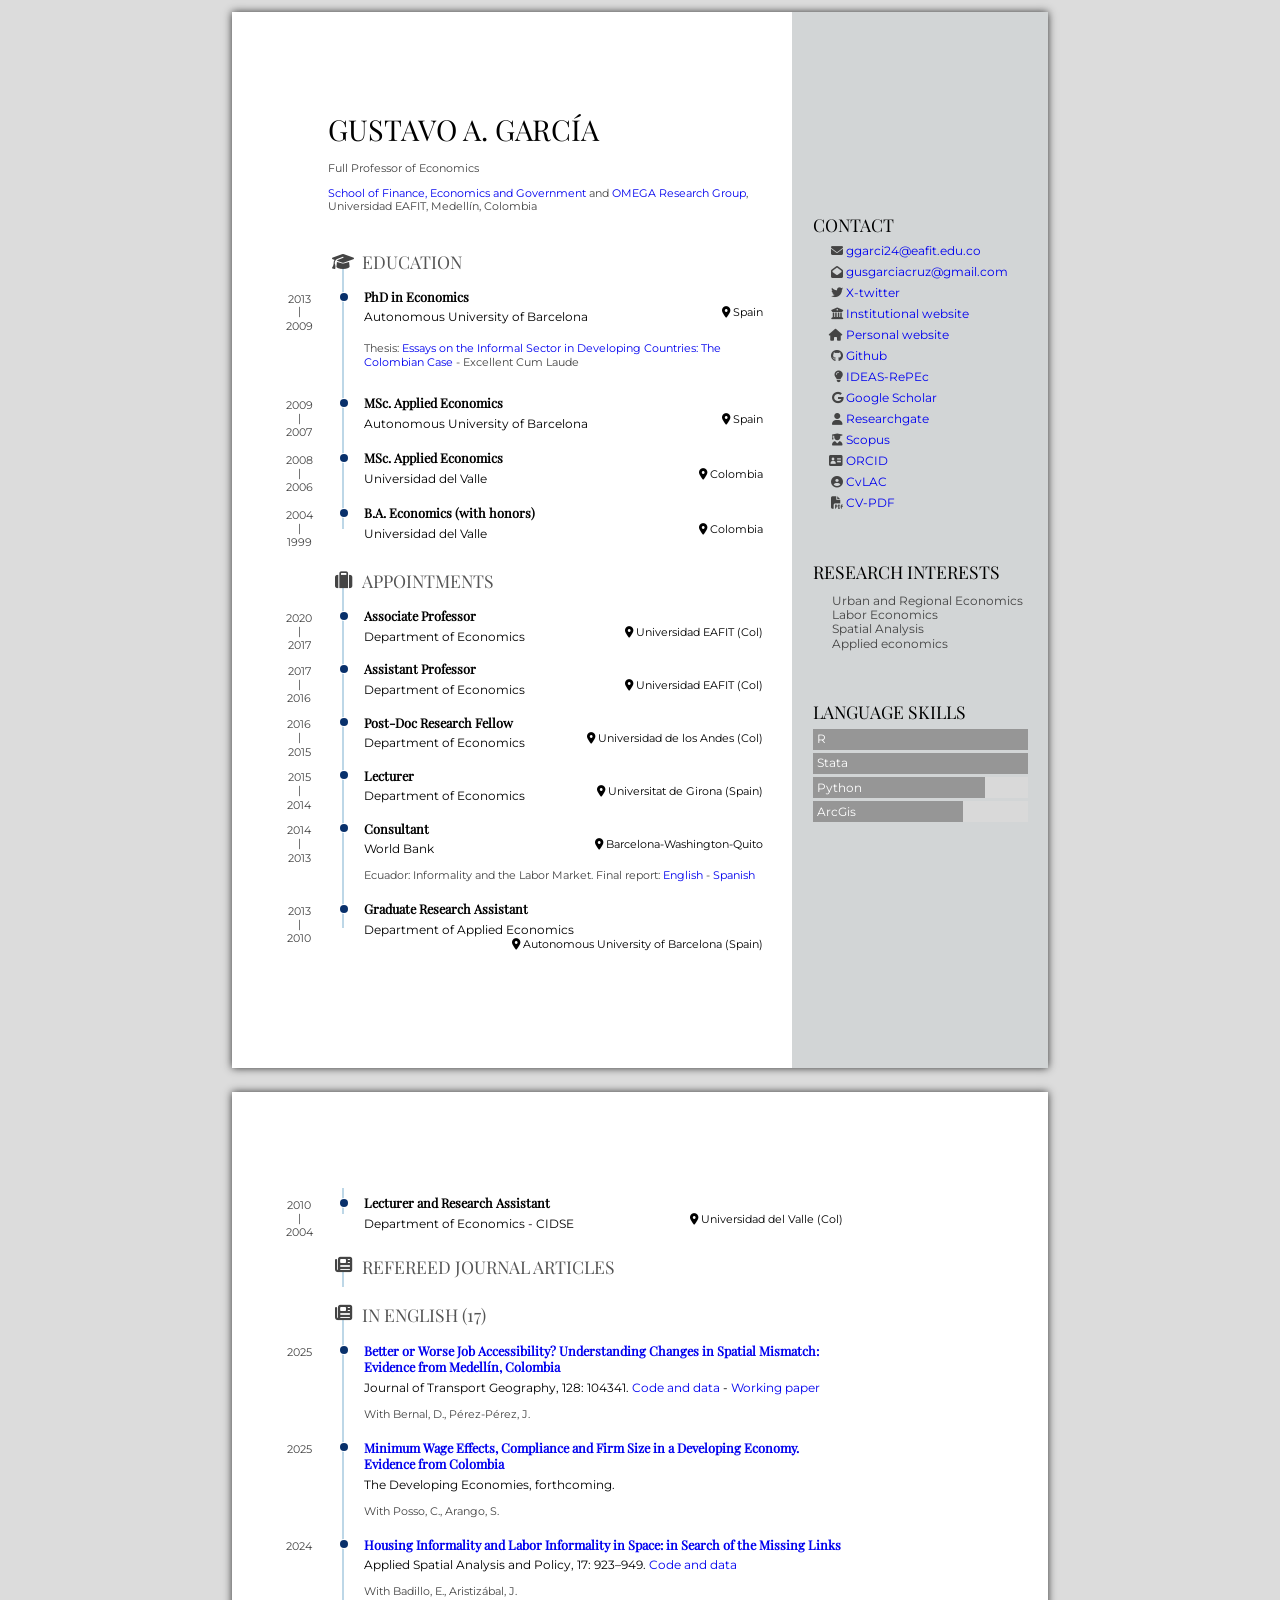
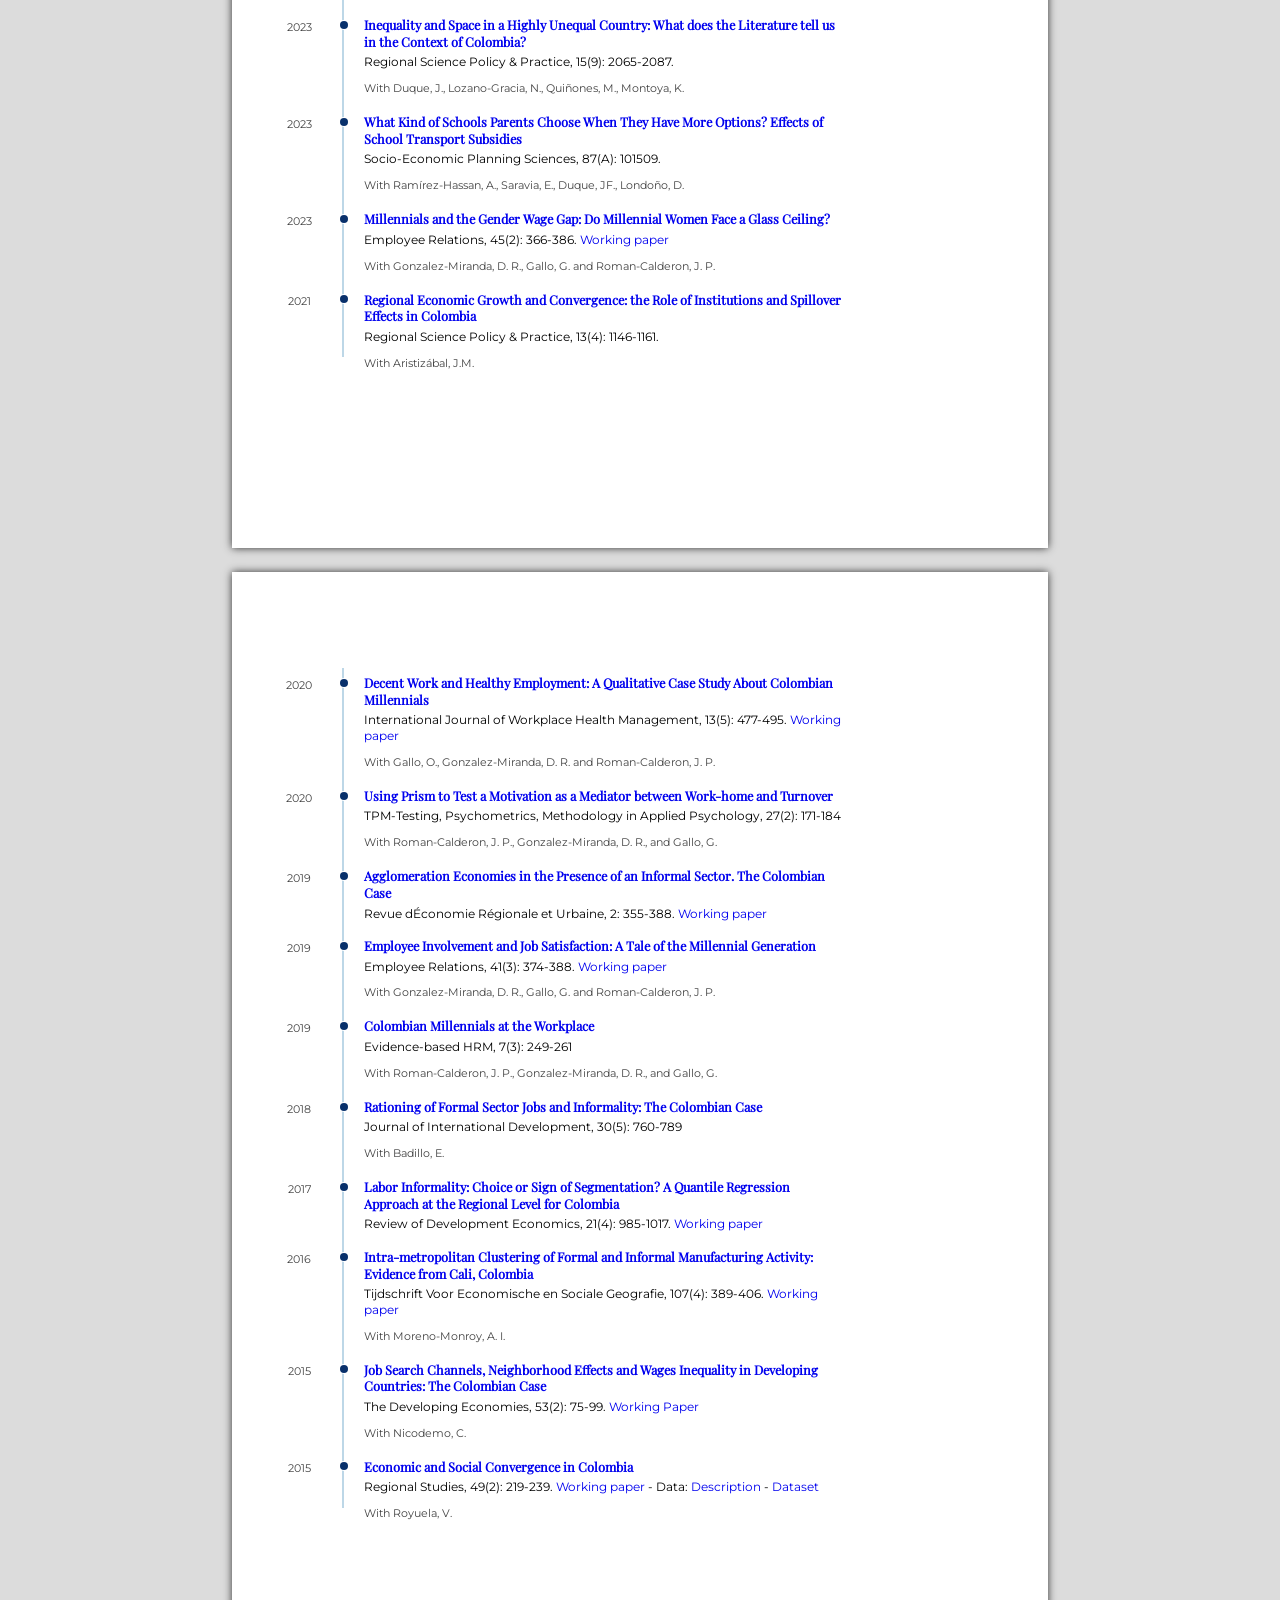
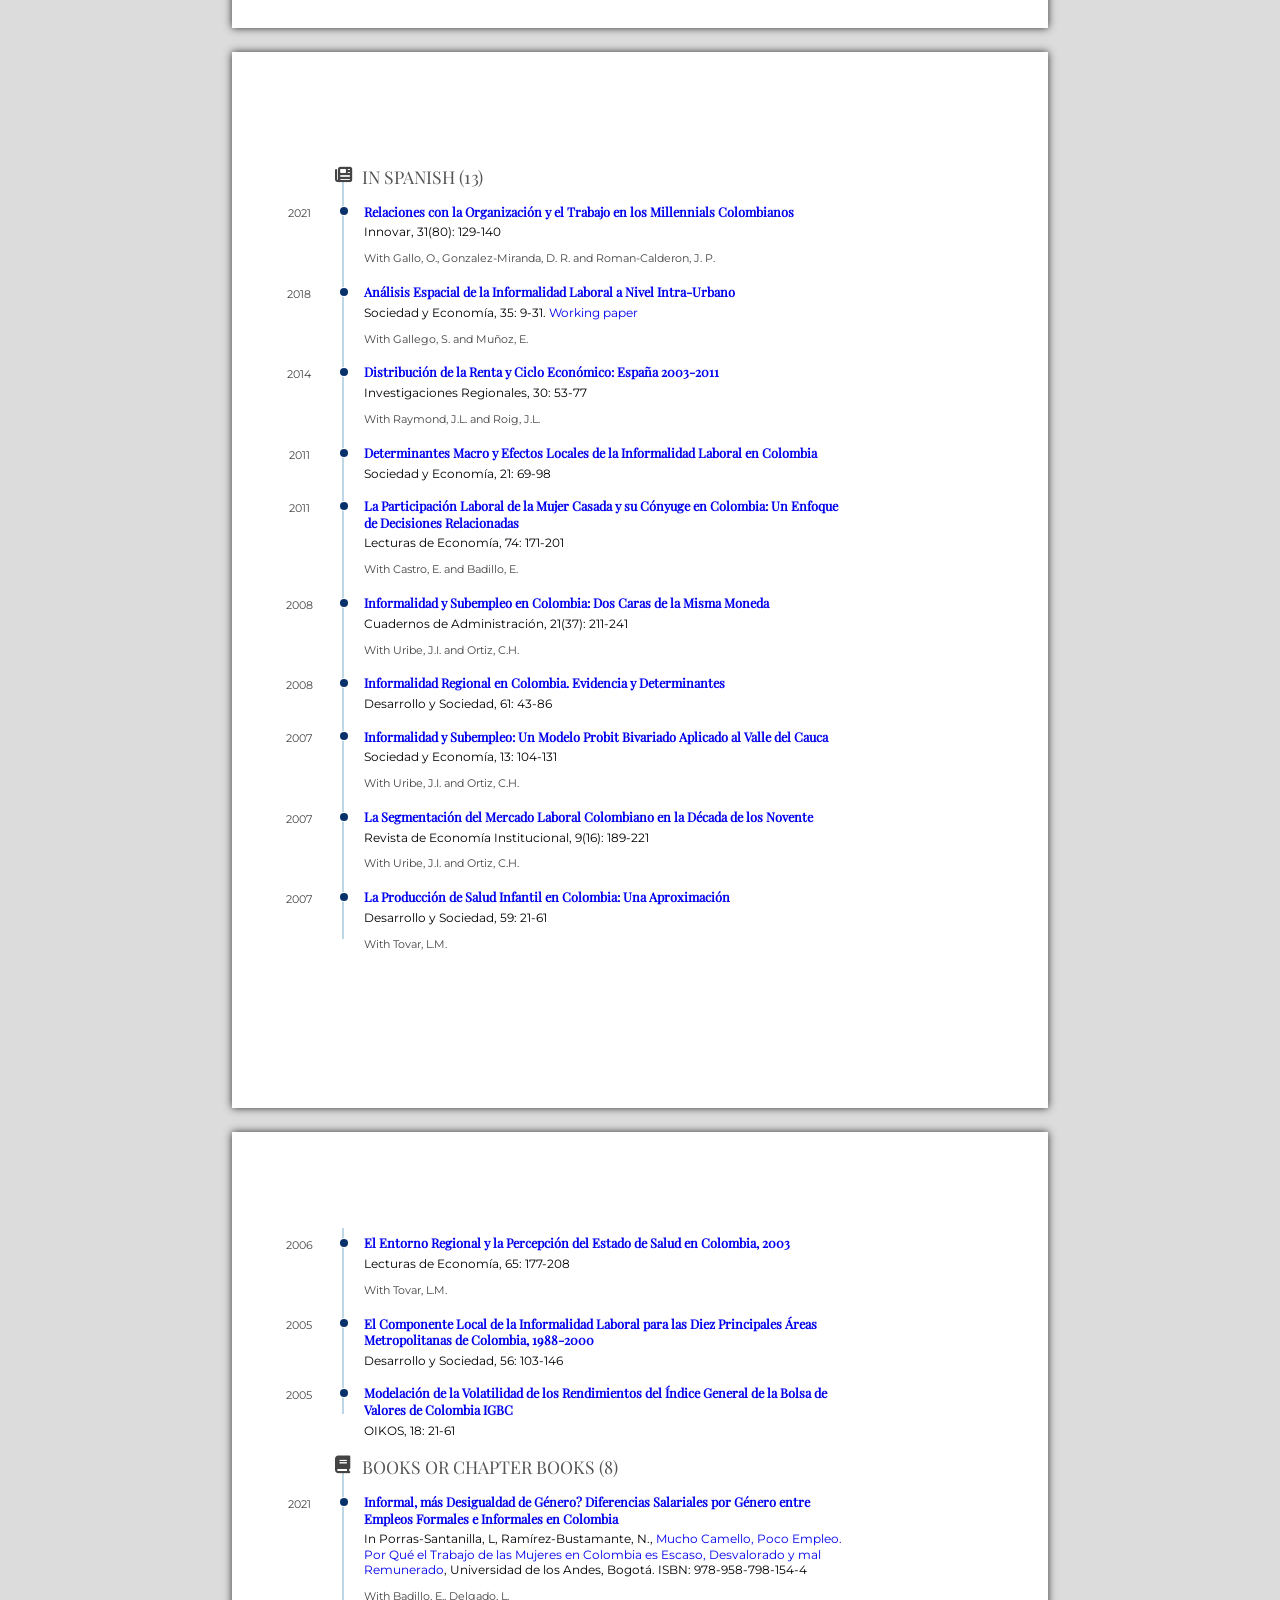
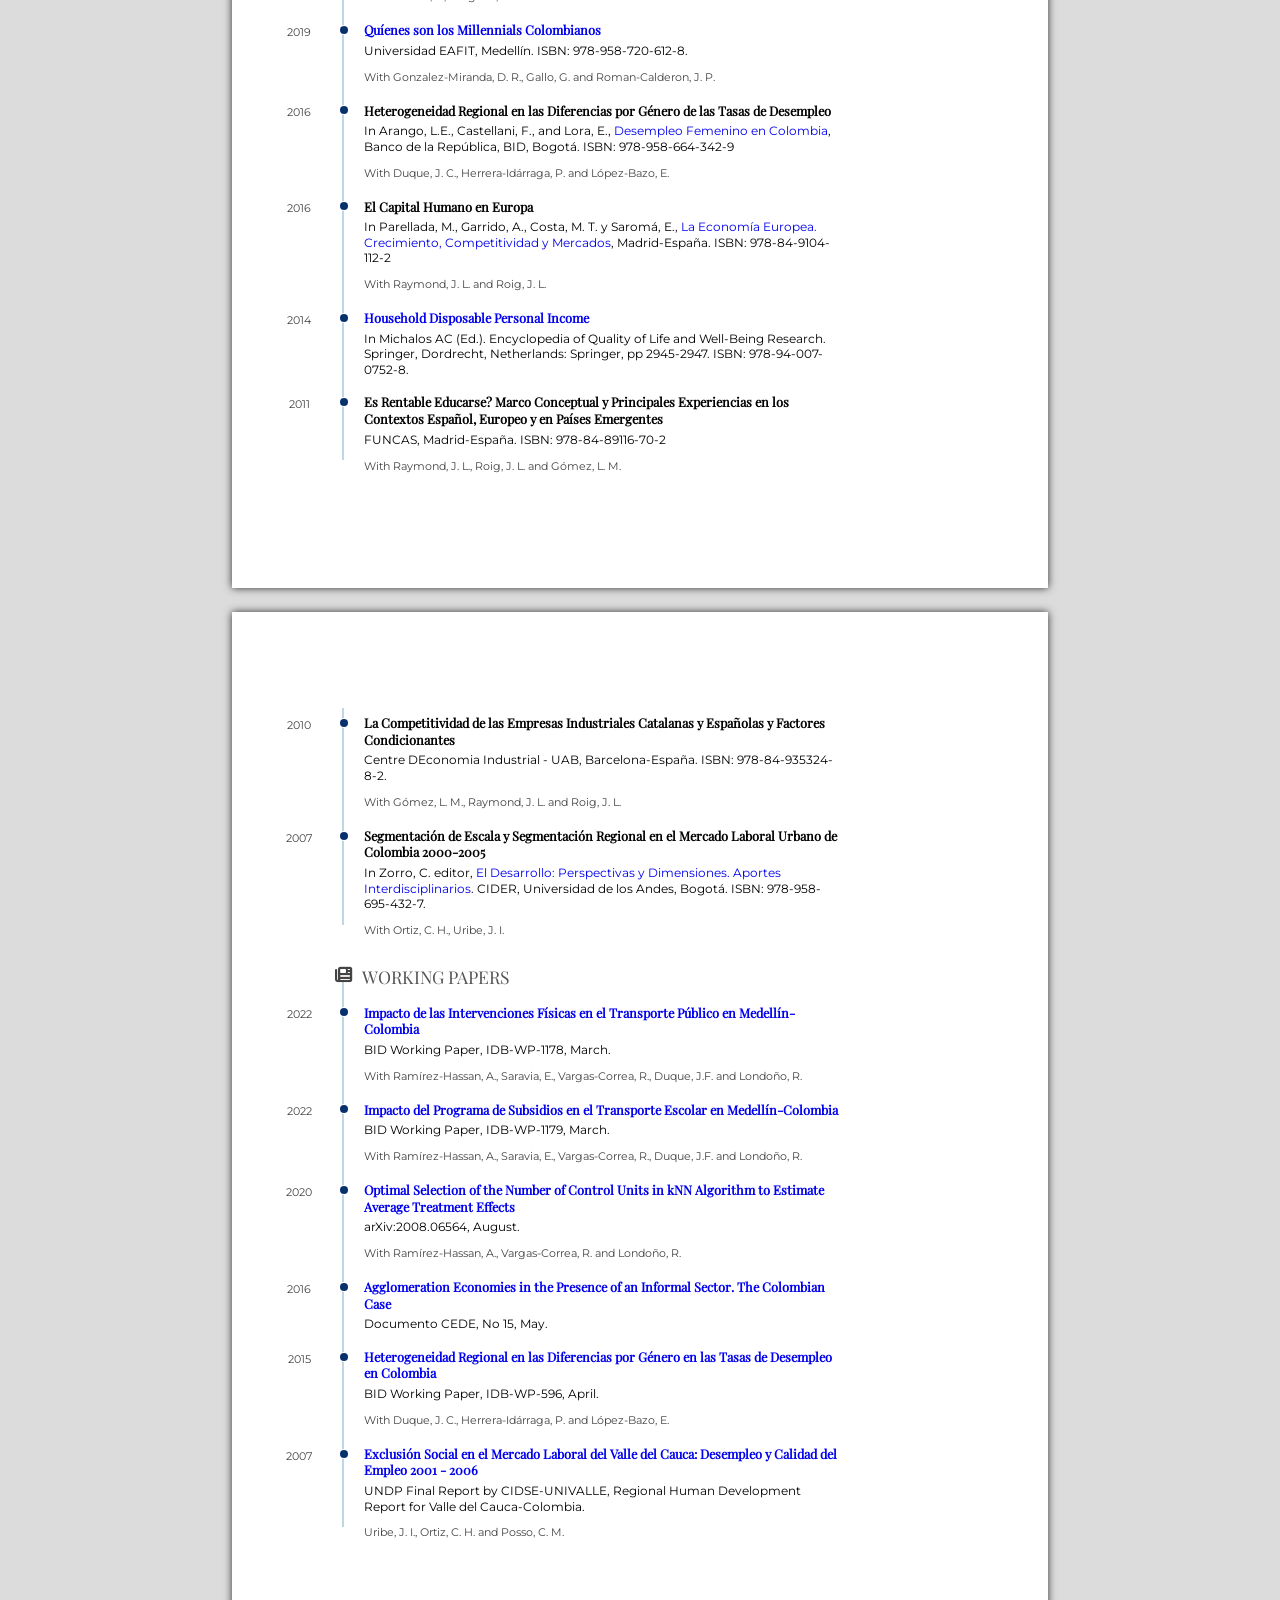
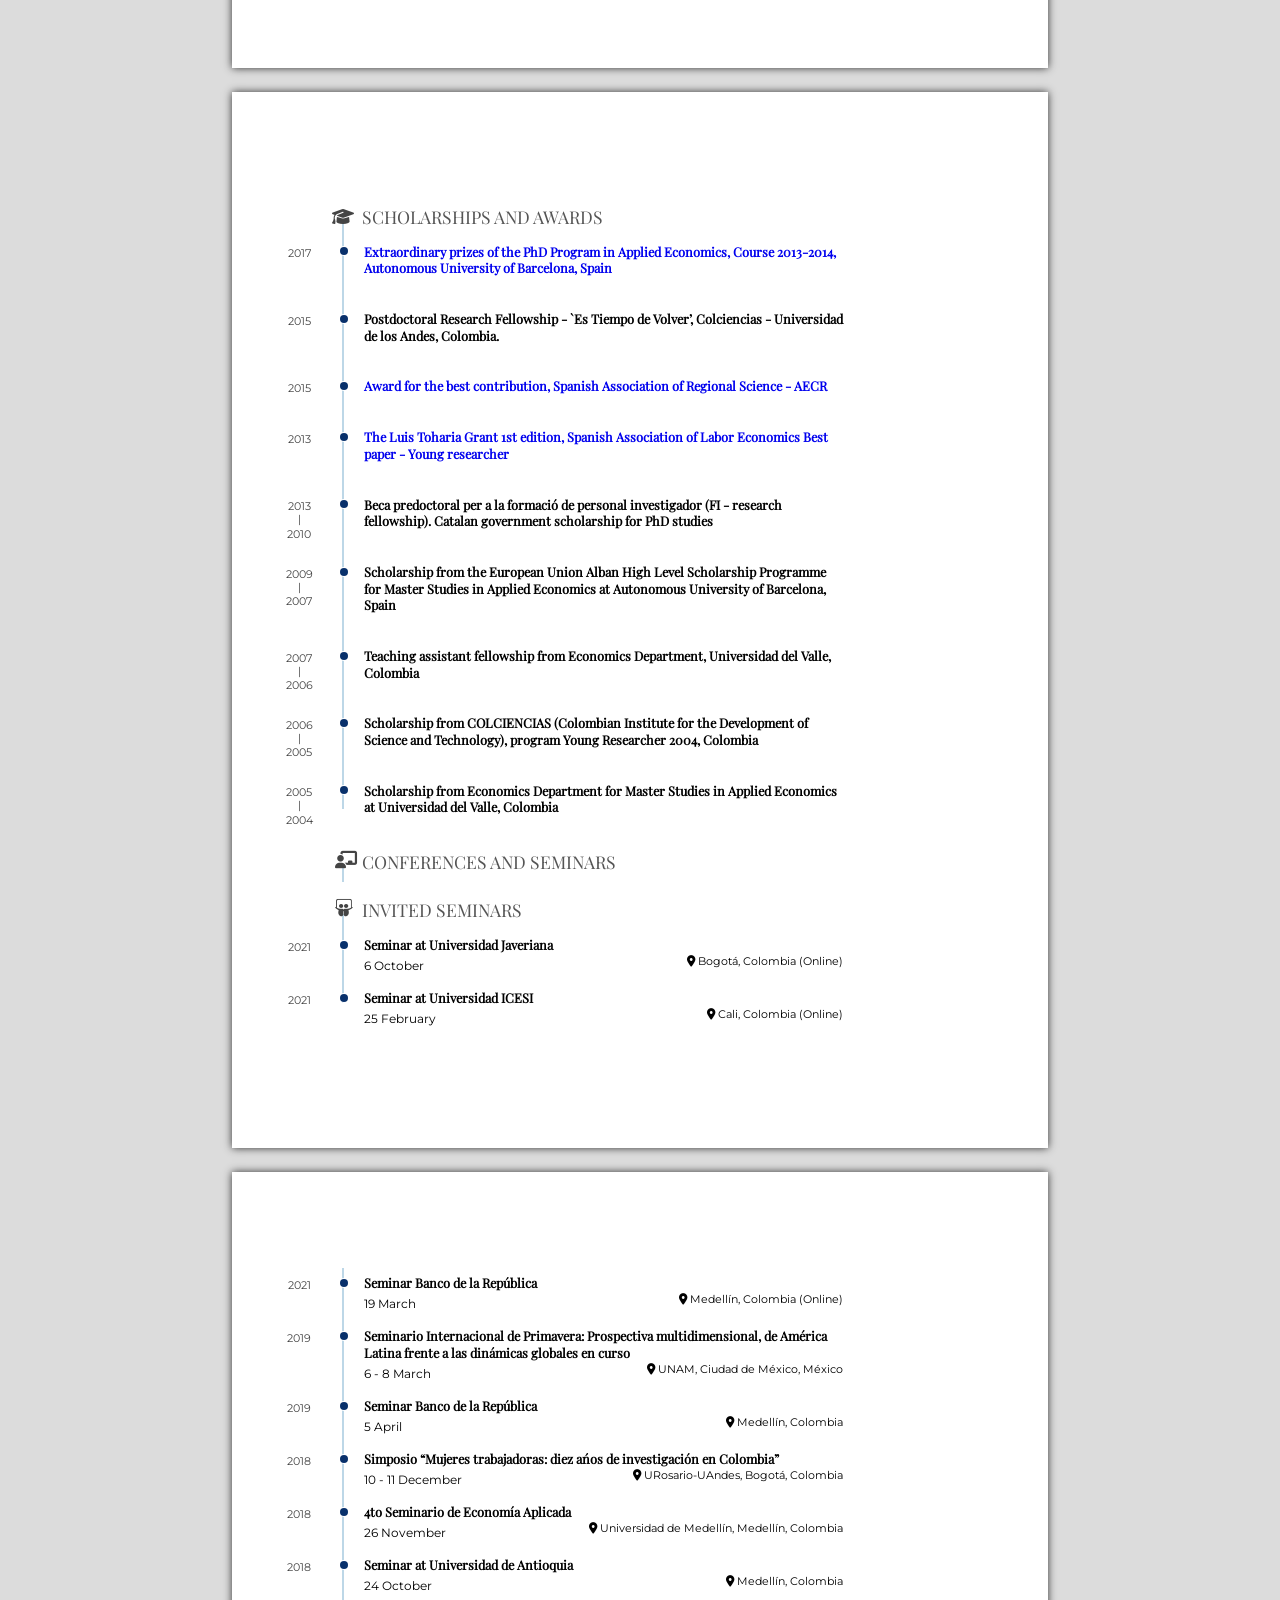
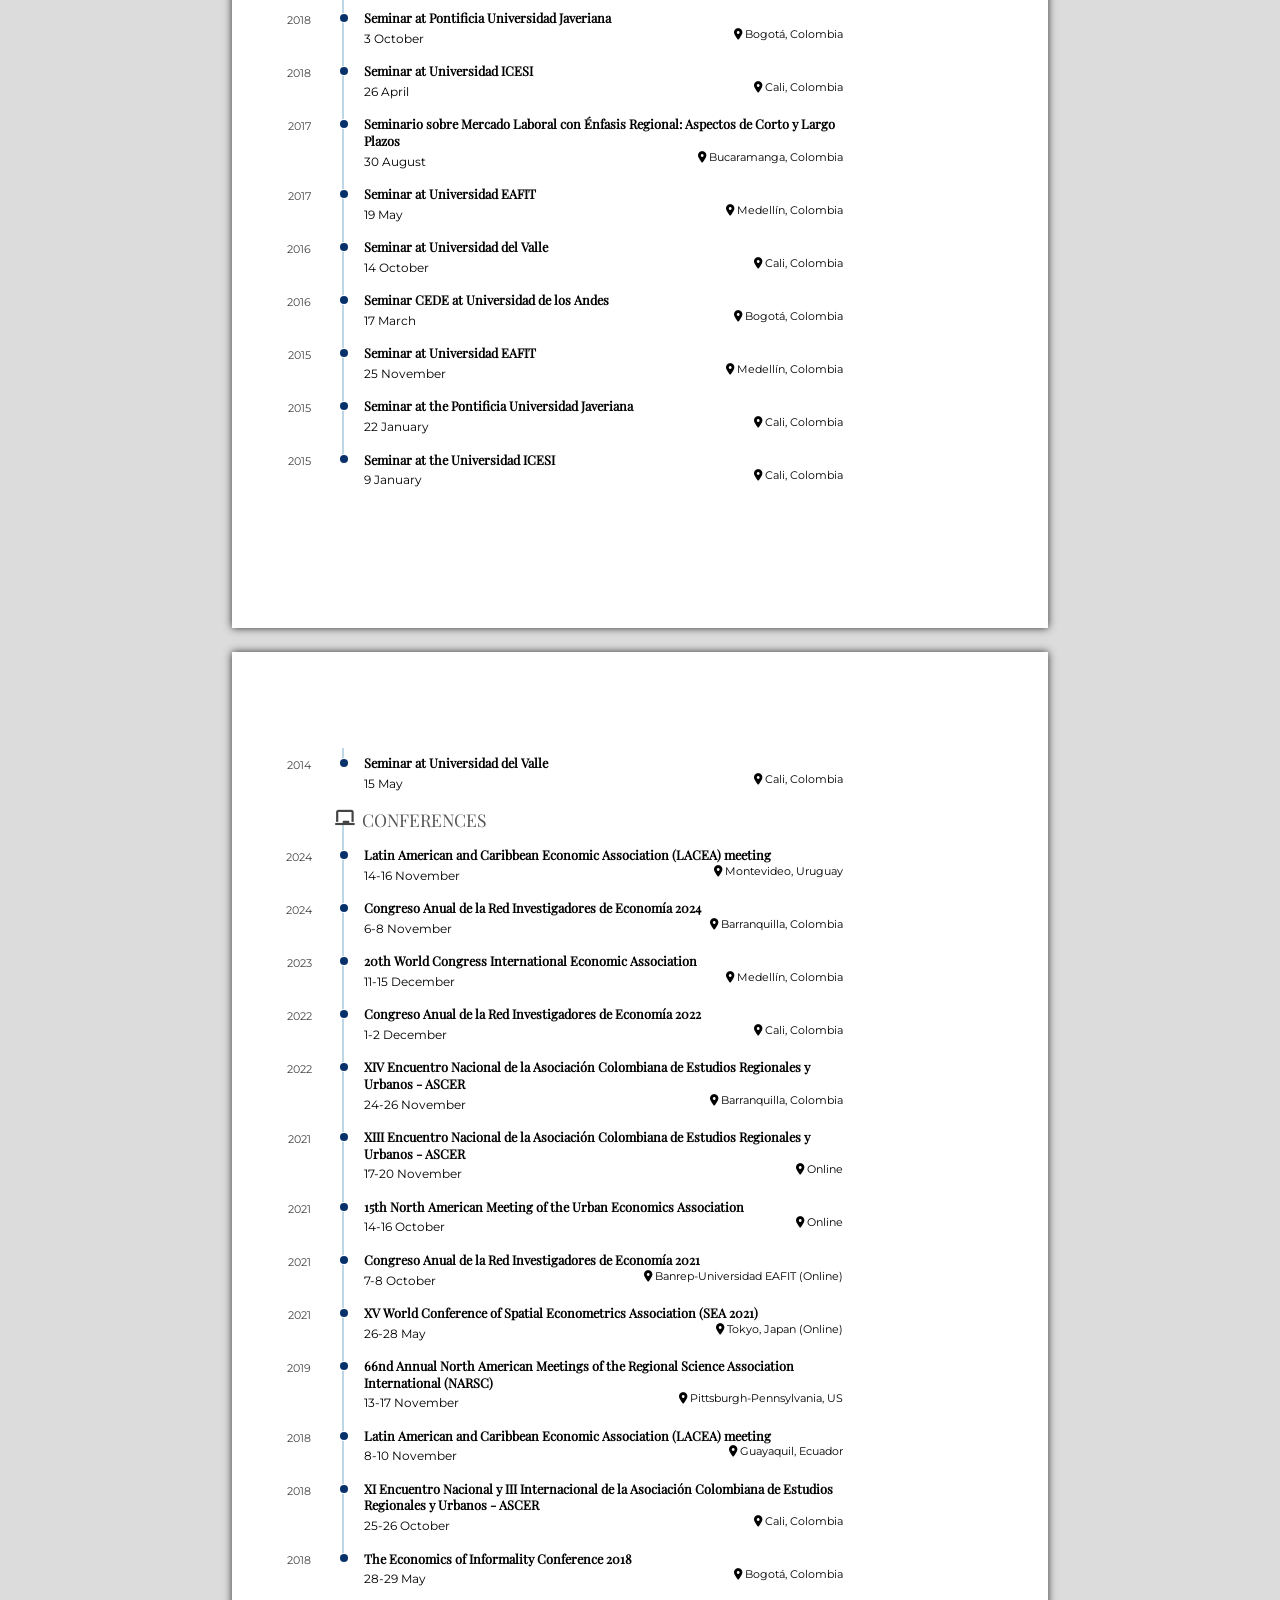
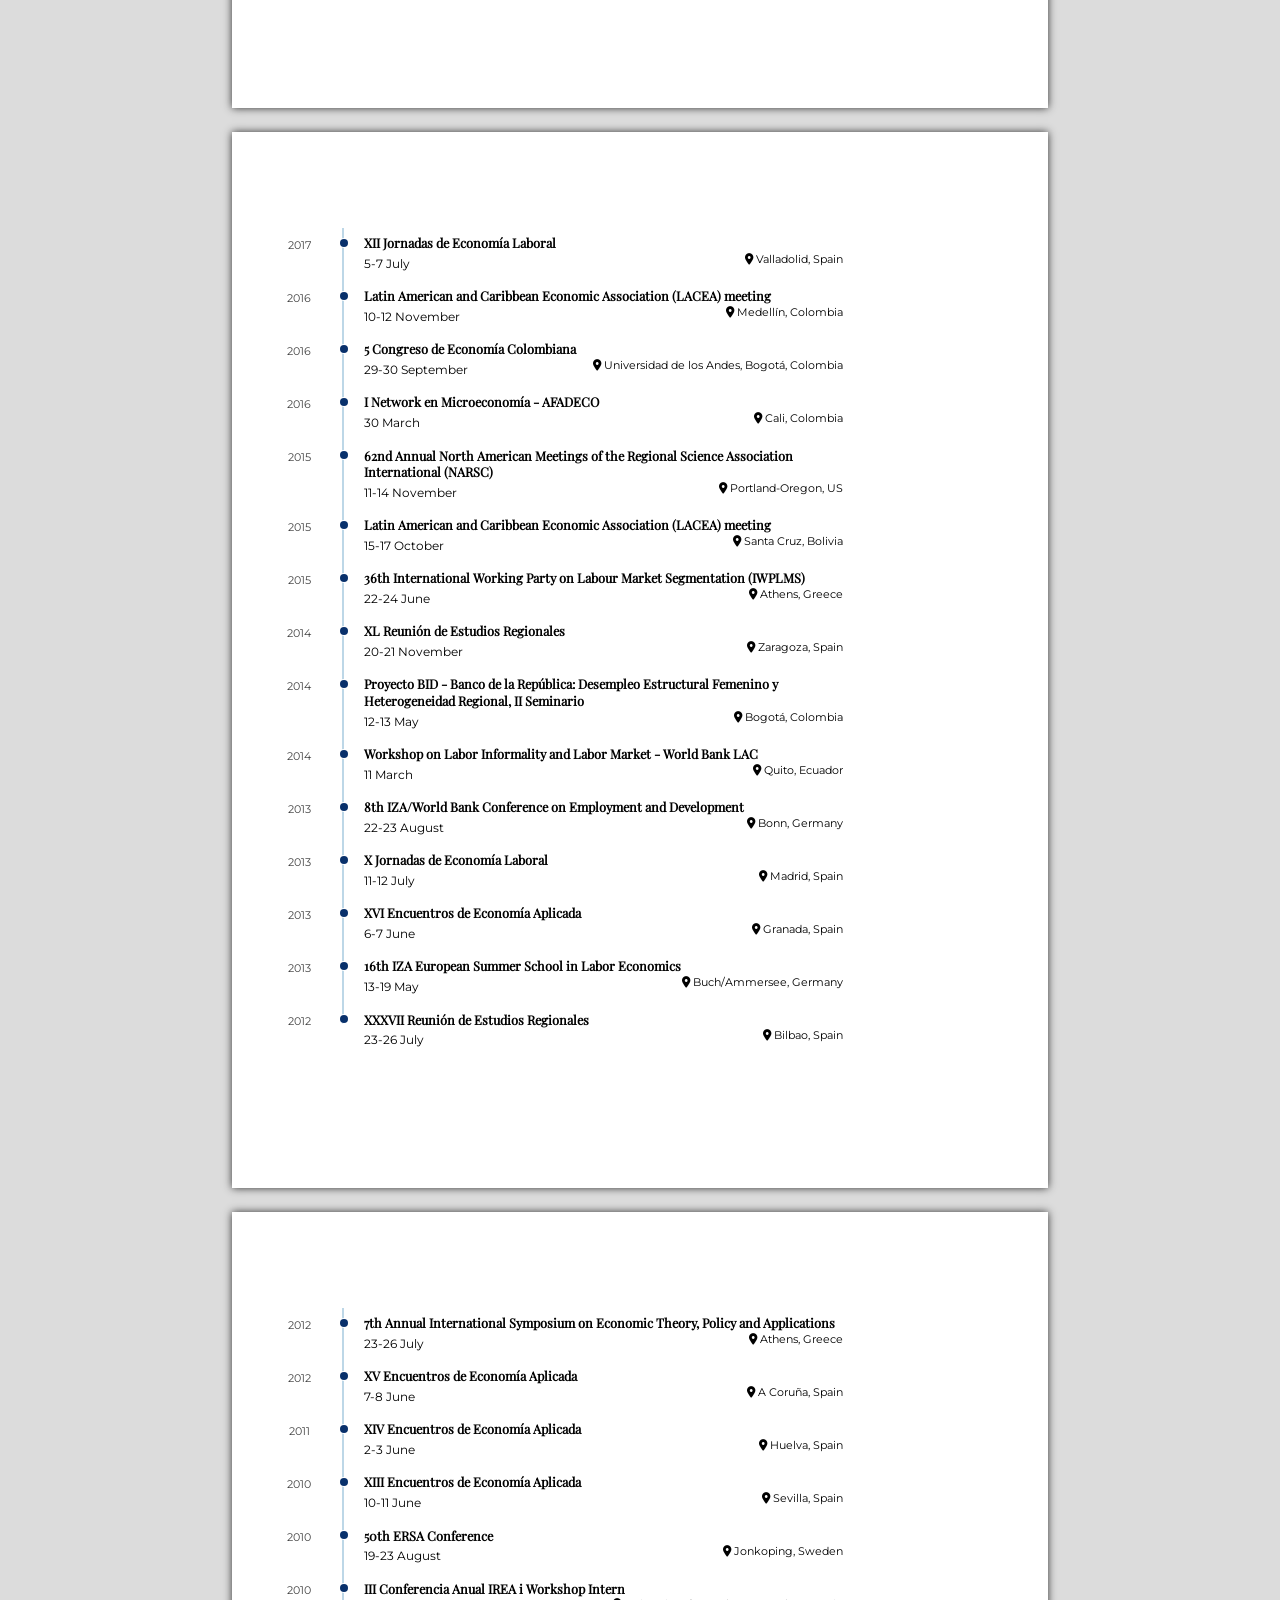
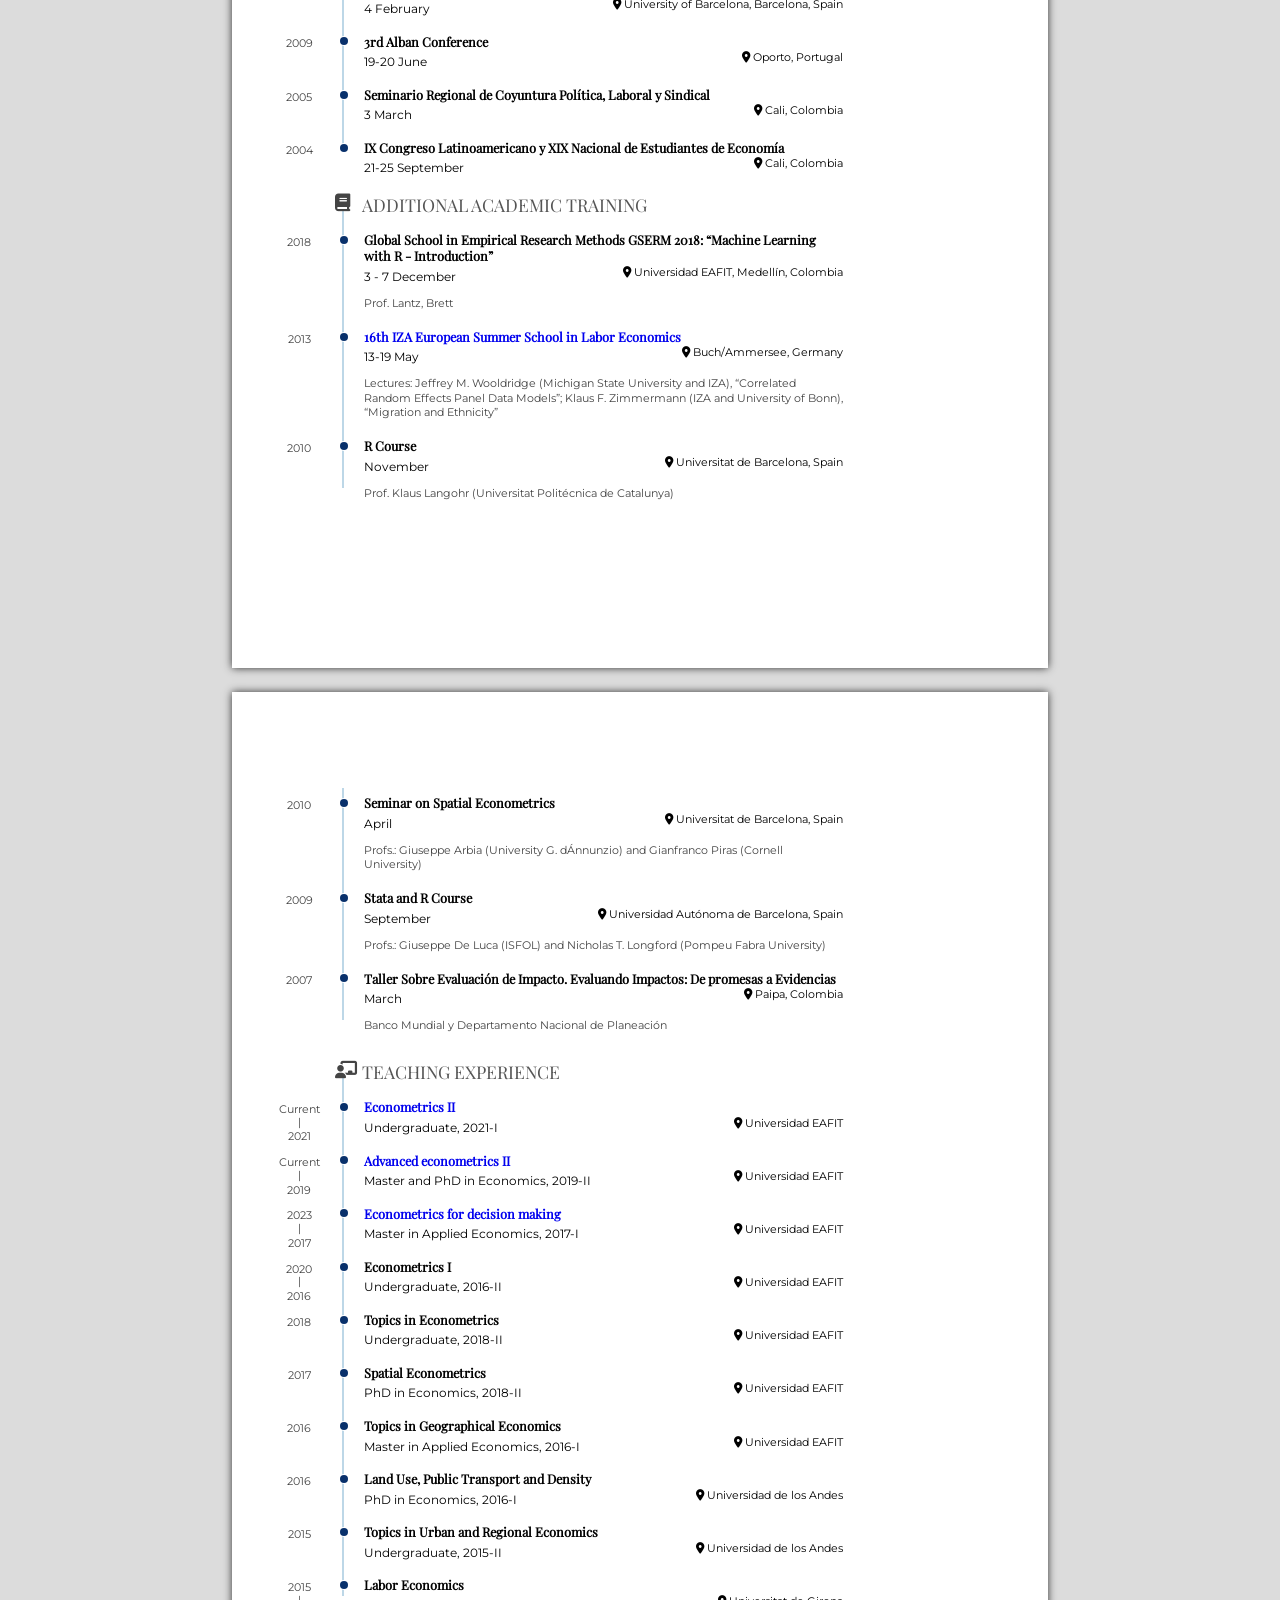
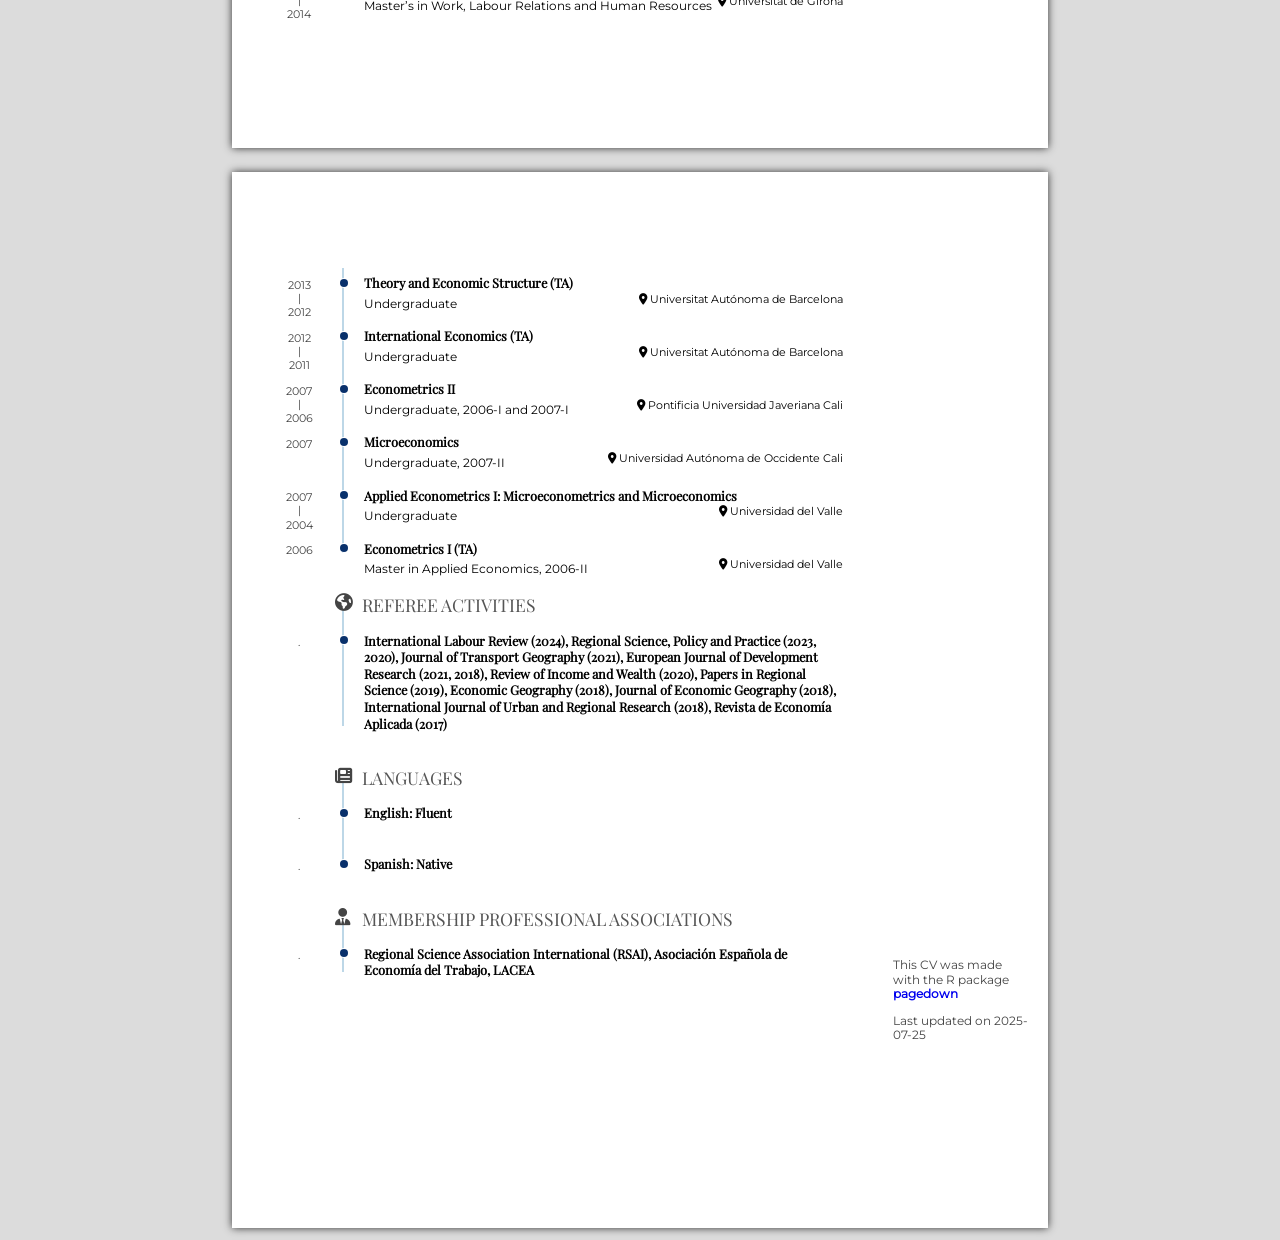
==== index.html @ b74c9801 "Add files via upload" ====
<!DOCTYPE html>
<html xmlns="http://www.w3.org/1999/xhtml">
  <head>
    <meta charset="utf-8" />
    <meta http-equiv="Content-Type" content="text/html; charset=utf-8" />
    <meta name="generator" content="pandoc" />
    <meta name="viewport" content="width=device-width, initial-scale=1">

    <meta name="author" content="Gustavo A. García" />
    <meta name="date" content="2025-07-25" />
    <title>Gustavo A. García’s CV</title>

    
        <style type="text/css">
.fa{font-family:var(--fa-style-family,"Font Awesome 6 Free");font-weight:var(--fa-style,900)}.fa,.fa-brands,.fa-classic,.fa-regular,.fa-sharp,.fa-solid,.fab,.far,.fas{-moz-osx-font-smoothing:grayscale;-webkit-font-smoothing:antialiased;display:var(--fa-display,inline-block);font-style:normal;font-variant:normal;line-height:1;text-rendering:auto}.fa-classic,.fa-regular,.fa-solid,.far,.fas{font-family:"Font Awesome 6 Free"}.fa-brands,.fab{font-family:"Font Awesome 6 Brands"}.fa-1x{font-size:1em}.fa-2x{font-size:2em}.fa-3x{font-size:3em}.fa-4x{font-size:4em}.fa-5x{font-size:5em}.fa-6x{font-size:6em}.fa-7x{font-size:7em}.fa-8x{font-size:8em}.fa-9x{font-size:9em}.fa-10x{font-size:10em}.fa-2xs{font-size:.625em;line-height:.1em;vertical-align:.225em}.fa-xs{font-size:.75em;line-height:.08333em;vertical-align:.125em}.fa-sm{font-size:.875em;line-height:.07143em;vertical-align:.05357em}.fa-lg{font-size:1.25em;line-height:.05em;vertical-align:-.075em}.fa-xl{font-size:1.5em;line-height:.04167em;vertical-align:-.125em}.fa-2xl{font-size:2em;line-height:.03125em;vertical-align:-.1875em}.fa-fw{text-align:center;width:1.25em}.fa-ul{list-style-type:none;margin-left:var(--fa-li-margin,2.5em);padding-left:0}.fa-ul>li{position:relative}.fa-li{left:calc(var(--fa-li-width, 2em)*-1);position:absolute;text-align:center;width:var(--fa-li-width,2em);line-height:inherit}.fa-border{border-radius:var(--fa-border-radius,.1em);border:var(--fa-border-width,.08em) var(--fa-border-style,solid) var(--fa-border-color,#eee);padding:var(--fa-border-padding,.2em .25em .15em)}.fa-pull-left{float:left;margin-right:var(--fa-pull-margin,.3em)}.fa-pull-right{float:right;margin-left:var(--fa-pull-margin,.3em)}.fa-beat{-webkit-animation-name:fa-beat;animation-name:fa-beat;-webkit-animation-delay:var(--fa-animation-delay,0s);animation-delay:var(--fa-animation-delay,0s);-webkit-animation-direction:var(--fa-animation-direction,normal);animation-direction:var(--fa-animation-direction,normal);-webkit-animation-duration:var(--fa-animation-duration,1s);animation-duration:var(--fa-animation-duration,1s);-webkit-animation-iteration-count:var(--fa-animation-iteration-count,infinite);animation-iteration-count:var(--fa-animation-iteration-count,infinite);-webkit-animation-timing-function:var(--fa-animation-timing,ease-in-out);animation-timing-function:var(--fa-animation-timing,ease-in-out)}.fa-bounce{-webkit-animation-name:fa-bounce;animation-name:fa-bounce;-webkit-animation-delay:var(--fa-animation-delay,0s);animation-delay:var(--fa-animation-delay,0s);-webkit-animation-direction:var(--fa-animation-direction,normal);animation-direction:var(--fa-animation-direction,normal);-webkit-animation-duration:var(--fa-animation-duration,1s);animation-duration:var(--fa-animation-duration,1s);-webkit-animation-iteration-count:var(--fa-animation-iteration-count,infinite);animation-iteration-count:var(--fa-animation-iteration-count,infinite);-webkit-animation-timing-function:var(--fa-animation-timing,cubic-bezier(.28,.84,.42,1));animation-timing-function:var(--fa-animation-timing,cubic-bezier(.28,.84,.42,1))}.fa-fade{-webkit-animation-name:fa-fade;animation-name:fa-fade;-webkit-animation-iteration-count:var(--fa-animation-iteration-count,infinite);animation-iteration-count:var(--fa-animation-iteration-count,infinite);-webkit-animation-timing-function:var(--fa-animation-timing,cubic-bezier(.4,0,.6,1));animation-timing-function:var(--fa-animation-timing,cubic-bezier(.4,0,.6,1))}.fa-beat-fade,.fa-fade{-webkit-animation-delay:var(--fa-animation-delay,0s);animation-delay:var(--fa-animation-delay,0s);-webkit-animation-direction:var(--fa-animation-direction,normal);animation-direction:var(--fa-animation-direction,normal);-webkit-animation-duration:var(--fa-animation-duration,1s);animation-duration:var(--fa-animation-duration,1s)}.fa-beat-fade{-webkit-animation-name:fa-beat-fade;animation-name:fa-beat-fade;-webkit-animation-iteration-count:var(--fa-animation-iteration-count,infinite);animation-iteration-count:var(--fa-animation-iteration-count,infinite);-webkit-animation-timing-function:var(--fa-animation-timing,cubic-bezier(.4,0,.6,1));animation-timing-function:var(--fa-animation-timing,cubic-bezier(.4,0,.6,1))}.fa-flip{-webkit-animation-name:fa-flip;animation-name:fa-flip;-webkit-animation-delay:var(--fa-animation-delay,0s);animation-delay:var(--fa-animation-delay,0s);-webkit-animation-direction:var(--fa-animation-direction,normal);animation-direction:var(--fa-animation-direction,normal);-webkit-animation-duration:var(--fa-animation-duration,1s);animation-duration:var(--fa-animation-duration,1s);-webkit-animation-iteration-count:var(--fa-animation-iteration-count,infinite);animation-iteration-count:var(--fa-animation-iteration-count,infinite);-webkit-animation-timing-function:var(--fa-animation-timing,ease-in-out);animation-timing-function:var(--fa-animation-timing,ease-in-out)}.fa-shake{-webkit-animation-name:fa-shake;animation-name:fa-shake;-webkit-animation-duration:var(--fa-animation-duration,1s);animation-duration:var(--fa-animation-duration,1s);-webkit-animation-iteration-count:var(--fa-animation-iteration-count,infinite);animation-iteration-count:var(--fa-animation-iteration-count,infinite);-webkit-animation-timing-function:var(--fa-animation-timing,linear);animation-timing-function:var(--fa-animation-timing,linear)}.fa-shake,.fa-spin{-webkit-animation-delay:var(--fa-animation-delay,0s);animation-delay:var(--fa-animation-delay,0s);-webkit-animation-direction:var(--fa-animation-direction,normal);animation-direction:var(--fa-animation-direction,normal)}.fa-spin{-webkit-animation-name:fa-spin;animation-name:fa-spin;-webkit-animation-duration:var(--fa-animation-duration,2s);animation-duration:var(--fa-animation-duration,2s);-webkit-animation-iteration-count:var(--fa-animation-iteration-count,infinite);animation-iteration-count:var(--fa-animation-iteration-count,infinite);-webkit-animation-timing-function:var(--fa-animation-timing,linear);animation-timing-function:var(--fa-animation-timing,linear)}.fa-spin-reverse{--fa-animation-direction:reverse}.fa-pulse,.fa-spin-pulse{-webkit-animation-name:fa-spin;animation-name:fa-spin;-webkit-animation-direction:var(--fa-animation-direction,normal);animation-direction:var(--fa-animation-direction,normal);-webkit-animation-duration:var(--fa-animation-duration,1s);animation-duration:var(--fa-animation-duration,1s);-webkit-animation-iteration-count:var(--fa-animation-iteration-count,infinite);animation-iteration-count:var(--fa-animation-iteration-count,infinite);-webkit-animation-timing-function:var(--fa-animation-timing,steps(8));animation-timing-function:var(--fa-animation-timing,steps(8))}@media (prefers-reduced-motion:reduce){.fa-beat,.fa-beat-fade,.fa-bounce,.fa-fade,.fa-flip,.fa-pulse,.fa-shake,.fa-spin,.fa-spin-pulse{-webkit-animation-delay:-1ms;animation-delay:-1ms;-webkit-animation-duration:1ms;animation-duration:1ms;-webkit-animation-iteration-count:1;animation-iteration-count:1;-webkit-transition-delay:0s;transition-delay:0s;-webkit-transition-duration:0s;transition-duration:0s}}@-webkit-keyframes fa-beat{0%,90%{-webkit-transform:scale(1);transform:scale(1)}45%{-webkit-transform:scale(var(--fa-beat-scale,1.25));transform:scale(var(--fa-beat-scale,1.25))}}@keyframes fa-beat{0%,90%{-webkit-transform:scale(1);transform:scale(1)}45%{-webkit-transform:scale(var(--fa-beat-scale,1.25));transform:scale(var(--fa-beat-scale,1.25))}}@-webkit-keyframes fa-bounce{0%{-webkit-transform:scale(1) translateY(0);transform:scale(1) translateY(0)}10%{-webkit-transform:scale(var(--fa-bounce-start-scale-x,1.1),var(--fa-bounce-start-scale-y,.9)) translateY(0);transform:scale(var(--fa-bounce-start-scale-x,1.1),var(--fa-bounce-start-scale-y,.9)) translateY(0)}30%{-webkit-transform:scale(var(--fa-bounce-jump-scale-x,.9),var(--fa-bounce-jump-scale-y,1.1)) translateY(var(--fa-bounce-height,-.5em));transform:scale(var(--fa-bounce-jump-scale-x,.9),var(--fa-bounce-jump-scale-y,1.1)) translateY(var(--fa-bounce-height,-.5em))}50%{-webkit-transform:scale(var(--fa-bounce-land-scale-x,1.05),var(--fa-bounce-land-scale-y,.95)) translateY(0);transform:scale(var(--fa-bounce-land-scale-x,1.05),var(--fa-bounce-land-scale-y,.95)) translateY(0)}57%{-webkit-transform:scale(1) translateY(var(--fa-bounce-rebound,-.125em));transform:scale(1) translateY(var(--fa-bounce-rebound,-.125em))}64%{-webkit-transform:scale(1) translateY(0);transform:scale(1) translateY(0)}to{-webkit-transform:scale(1) translateY(0);transform:scale(1) translateY(0)}}@keyframes fa-bounce{0%{-webkit-transform:scale(1) translateY(0);transform:scale(1) translateY(0)}10%{-webkit-transform:scale(var(--fa-bounce-start-scale-x,1.1),var(--fa-bounce-start-scale-y,.9)) translateY(0);transform:scale(var(--fa-bounce-start-scale-x,1.1),var(--fa-bounce-start-scale-y,.9)) translateY(0)}30%{-webkit-transform:scale(var(--fa-bounce-jump-scale-x,.9),var(--fa-bounce-jump-scale-y,1.1)) translateY(var(--fa-bounce-height,-.5em));transform:scale(var(--fa-bounce-jump-scale-x,.9),var(--fa-bounce-jump-scale-y,1.1)) translateY(var(--fa-bounce-height,-.5em))}50%{-webkit-transform:scale(var(--fa-bounce-land-scale-x,1.05),var(--fa-bounce-land-scale-y,.95)) translateY(0);transform:scale(var(--fa-bounce-land-scale-x,1.05),var(--fa-bounce-land-scale-y,.95)) translateY(0)}57%{-webkit-transform:scale(1) translateY(var(--fa-bounce-rebound,-.125em));transform:scale(1) translateY(var(--fa-bounce-rebound,-.125em))}64%{-webkit-transform:scale(1) translateY(0);transform:scale(1) translateY(0)}to{-webkit-transform:scale(1) translateY(0);transform:scale(1) translateY(0)}}@-webkit-keyframes fa-fade{50%{opacity:var(--fa-fade-opacity,.4)}}@keyframes fa-fade{50%{opacity:var(--fa-fade-opacity,.4)}}@-webkit-keyframes fa-beat-fade{0%,to{opacity:var(--fa-beat-fade-opacity,.4);-webkit-transform:scale(1);transform:scale(1)}50%{opacity:1;-webkit-transform:scale(var(--fa-beat-fade-scale,1.125));transform:scale(var(--fa-beat-fade-scale,1.125))}}@keyframes fa-beat-fade{0%,to{opacity:var(--fa-beat-fade-opacity,.4);-webkit-transform:scale(1);transform:scale(1)}50%{opacity:1;-webkit-transform:scale(var(--fa-beat-fade-scale,1.125));transform:scale(var(--fa-beat-fade-scale,1.125))}}@-webkit-keyframes fa-flip{50%{-webkit-transform:rotate3d(var(--fa-flip-x,0),var(--fa-flip-y,1),var(--fa-flip-z,0),var(--fa-flip-angle,-180deg));transform:rotate3d(var(--fa-flip-x,0),var(--fa-flip-y,1),var(--fa-flip-z,0),var(--fa-flip-angle,-180deg))}}@keyframes fa-flip{50%{-webkit-transform:rotate3d(var(--fa-flip-x,0),var(--fa-flip-y,1),var(--fa-flip-z,0),var(--fa-flip-angle,-180deg));transform:rotate3d(var(--fa-flip-x,0),var(--fa-flip-y,1),var(--fa-flip-z,0),var(--fa-flip-angle,-180deg))}}@-webkit-keyframes fa-shake{0%{-webkit-transform:rotate(-15deg);transform:rotate(-15deg)}4%{-webkit-transform:rotate(15deg);transform:rotate(15deg)}8%,24%{-webkit-transform:rotate(-18deg);transform:rotate(-18deg)}12%,28%{-webkit-transform:rotate(18deg);transform:rotate(18deg)}16%{-webkit-transform:rotate(-22deg);transform:rotate(-22deg)}20%{-webkit-transform:rotate(22deg);transform:rotate(22deg)}32%{-webkit-transform:rotate(-12deg);transform:rotate(-12deg)}36%{-webkit-transform:rotate(12deg);transform:rotate(12deg)}40%,to{-webkit-transform:rotate(0deg);transform:rotate(0deg)}}@keyframes fa-shake{0%{-webkit-transform:rotate(-15deg);transform:rotate(-15deg)}4%{-webkit-transform:rotate(15deg);transform:rotate(15deg)}8%,24%{-webkit-transform:rotate(-18deg);transform:rotate(-18deg)}12%,28%{-webkit-transform:rotate(18deg);transform:rotate(18deg)}16%{-webkit-transform:rotate(-22deg);transform:rotate(-22deg)}20%{-webkit-transform:rotate(22deg);transform:rotate(22deg)}32%{-webkit-transform:rotate(-12deg);transform:rotate(-12deg)}36%{-webkit-transform:rotate(12deg);transform:rotate(12deg)}40%,to{-webkit-transform:rotate(0deg);transform:rotate(0deg)}}@-webkit-keyframes fa-spin{0%{-webkit-transform:rotate(0deg);transform:rotate(0deg)}to{-webkit-transform:rotate(1turn);transform:rotate(1turn)}}@keyframes fa-spin{0%{-webkit-transform:rotate(0deg);transform:rotate(0deg)}to{-webkit-transform:rotate(1turn);transform:rotate(1turn)}}.fa-rotate-90{-webkit-transform:rotate(90deg);transform:rotate(90deg)}.fa-rotate-180{-webkit-transform:rotate(180deg);transform:rotate(180deg)}.fa-rotate-270{-webkit-transform:rotate(270deg);transform:rotate(270deg)}.fa-flip-horizontal{-webkit-transform:scaleX(-1);transform:scaleX(-1)}.fa-flip-vertical{-webkit-transform:scaleY(-1);transform:scaleY(-1)}.fa-flip-both,.fa-flip-horizontal.fa-flip-vertical{-webkit-transform:scale(-1);transform:scale(-1)}.fa-rotate-by{-webkit-transform:rotate(var(--fa-rotate-angle,0));transform:rotate(var(--fa-rotate-angle,0))}.fa-stack{display:inline-block;height:2em;line-height:2em;position:relative;vertical-align:middle;width:2.5em}.fa-stack-1x,.fa-stack-2x{left:0;position:absolute;text-align:center;width:100%;z-index:var(--fa-stack-z-index,auto)}.fa-stack-1x{line-height:inherit}.fa-stack-2x{font-size:2em}.fa-inverse{color:var(--fa-inverse,#fff)}
.fa-0:before{content:"\30"}.fa-1:before{content:"\31"}.fa-2:before{content:"\32"}.fa-3:before{content:"\33"}.fa-4:before{content:"\34"}.fa-5:before{content:"\35"}.fa-6:before{content:"\36"}.fa-7:before{content:"\37"}.fa-8:before{content:"\38"}.fa-9:before{content:"\39"}.fa-fill-drip:before{content:"\f576"}.fa-arrows-to-circle:before{content:"\e4bd"}.fa-chevron-circle-right:before,.fa-circle-chevron-right:before{content:"\f138"}.fa-at:before{content:"\40"}.fa-trash-alt:before,.fa-trash-can:before{content:"\f2ed"}.fa-text-height:before{content:"\f034"}.fa-user-times:before,.fa-user-xmark:before{content:"\f235"}.fa-stethoscope:before{content:"\f0f1"}.fa-comment-alt:before,.fa-message:before{content:"\f27a"}.fa-info:before{content:"\f129"}.fa-compress-alt:before,.fa-down-left-and-up-right-to-center:before{content:"\f422"}.fa-explosion:before{content:"\e4e9"}.fa-file-alt:before,.fa-file-lines:before,.fa-file-text:before{content:"\f15c"}.fa-wave-square:before{content:"\f83e"}.fa-ring:before{content:"\f70b"}.fa-building-un:before{content:"\e4d9"}.fa-dice-three:before{content:"\f527"}.fa-calendar-alt:before,.fa-calendar-days:before{content:"\f073"}.fa-anchor-circle-check:before{content:"\e4aa"}.fa-building-circle-arrow-right:before{content:"\e4d1"}.fa-volleyball-ball:before,.fa-volleyball:before{content:"\f45f"}.fa-arrows-up-to-line:before{content:"\e4c2"}.fa-sort-desc:before,.fa-sort-down:before{content:"\f0dd"}.fa-circle-minus:before,.fa-minus-circle:before{content:"\f056"}.fa-door-open:before{content:"\f52b"}.fa-right-from-bracket:before,.fa-sign-out-alt:before{content:"\f2f5"}.fa-atom:before{content:"\f5d2"}.fa-soap:before{content:"\e06e"}.fa-heart-music-camera-bolt:before,.fa-icons:before{content:"\f86d"}.fa-microphone-alt-slash:before,.fa-microphone-lines-slash:before{content:"\f539"}.fa-bridge-circle-check:before{content:"\e4c9"}.fa-pump-medical:before{content:"\e06a"}.fa-fingerprint:before{content:"\f577"}.fa-hand-point-right:before{content:"\f0a4"}.fa-magnifying-glass-location:before,.fa-search-location:before{content:"\f689"}.fa-forward-step:before,.fa-step-forward:before{content:"\f051"}.fa-face-smile-beam:before,.fa-smile-beam:before{content:"\f5b8"}.fa-flag-checkered:before{content:"\f11e"}.fa-football-ball:before,.fa-football:before{content:"\f44e"}.fa-school-circle-exclamation:before{content:"\e56c"}.fa-crop:before{content:"\f125"}.fa-angle-double-down:before,.fa-angles-down:before{content:"\f103"}.fa-users-rectangle:before{content:"\e594"}.fa-people-roof:before{content:"\e537"}.fa-people-line:before{content:"\e534"}.fa-beer-mug-empty:before,.fa-beer:before{content:"\f0fc"}.fa-diagram-predecessor:before{content:"\e477"}.fa-arrow-up-long:before,.fa-long-arrow-up:before{content:"\f176"}.fa-burn:before,.fa-fire-flame-simple:before{content:"\f46a"}.fa-male:before,.fa-person:before{content:"\f183"}.fa-laptop:before{content:"\f109"}.fa-file-csv:before{content:"\f6dd"}.fa-menorah:before{content:"\f676"}.fa-truck-plane:before{content:"\e58f"}.fa-record-vinyl:before{content:"\f8d9"}.fa-face-grin-stars:before,.fa-grin-stars:before{content:"\f587"}.fa-bong:before{content:"\f55c"}.fa-pastafarianism:before,.fa-spaghetti-monster-flying:before{content:"\f67b"}.fa-arrow-down-up-across-line:before{content:"\e4af"}.fa-spoon:before,.fa-utensil-spoon:before{content:"\f2e5"}.fa-jar-wheat:before{content:"\e517"}.fa-envelopes-bulk:before,.fa-mail-bulk:before{content:"\f674"}.fa-file-circle-exclamation:before{content:"\e4eb"}.fa-circle-h:before,.fa-hospital-symbol:before{content:"\f47e"}.fa-pager:before{content:"\f815"}.fa-address-book:before,.fa-contact-book:before{content:"\f2b9"}.fa-strikethrough:before{content:"\f0cc"}.fa-k:before{content:"\4b"}.fa-landmark-flag:before{content:"\e51c"}.fa-pencil-alt:before,.fa-pencil:before{content:"\f303"}.fa-backward:before{content:"\f04a"}.fa-caret-right:before{content:"\f0da"}.fa-comments:before{content:"\f086"}.fa-file-clipboard:before,.fa-paste:before{content:"\f0ea"}.fa-code-pull-request:before{content:"\e13c"}.fa-clipboard-list:before{content:"\f46d"}.fa-truck-loading:before,.fa-truck-ramp-box:before{content:"\f4de"}.fa-user-check:before{content:"\f4fc"}.fa-vial-virus:before{content:"\e597"}.fa-sheet-plastic:before{content:"\e571"}.fa-blog:before{content:"\f781"}.fa-user-ninja:before{content:"\f504"}.fa-person-arrow-up-from-line:before{content:"\e539"}.fa-scroll-torah:before,.fa-torah:before{content:"\f6a0"}.fa-broom-ball:before,.fa-quidditch-broom-ball:before,.fa-quidditch:before{content:"\f458"}.fa-toggle-off:before{content:"\f204"}.fa-archive:before,.fa-box-archive:before{content:"\f187"}.fa-person-drowning:before{content:"\e545"}.fa-arrow-down-9-1:before,.fa-sort-numeric-desc:before,.fa-sort-numeric-down-alt:before{content:"\f886"}.fa-face-grin-tongue-squint:before,.fa-grin-tongue-squint:before{content:"\f58a"}.fa-spray-can:before{content:"\f5bd"}.fa-truck-monster:before{content:"\f63b"}.fa-w:before{content:"\57"}.fa-earth-africa:before,.fa-globe-africa:before{content:"\f57c"}.fa-rainbow:before{content:"\f75b"}.fa-circle-notch:before{content:"\f1ce"}.fa-tablet-alt:before,.fa-tablet-screen-button:before{content:"\f3fa"}.fa-paw:before{content:"\f1b0"}.fa-cloud:before{content:"\f0c2"}.fa-trowel-bricks:before{content:"\e58a"}.fa-face-flushed:before,.fa-flushed:before{content:"\f579"}.fa-hospital-user:before{content:"\f80d"}.fa-tent-arrow-left-right:before{content:"\e57f"}.fa-gavel:before,.fa-legal:before{content:"\f0e3"}.fa-binoculars:before{content:"\f1e5"}.fa-microphone-slash:before{content:"\f131"}.fa-box-tissue:before{content:"\e05b"}.fa-motorcycle:before{content:"\f21c"}.fa-bell-concierge:before,.fa-concierge-bell:before{content:"\f562"}.fa-pen-ruler:before,.fa-pencil-ruler:before{content:"\f5ae"}.fa-people-arrows-left-right:before,.fa-people-arrows:before{content:"\e068"}.fa-mars-and-venus-burst:before{content:"\e523"}.fa-caret-square-right:before,.fa-square-caret-right:before{content:"\f152"}.fa-cut:before,.fa-scissors:before{content:"\f0c4"}.fa-sun-plant-wilt:before{content:"\e57a"}.fa-toilets-portable:before{content:"\e584"}.fa-hockey-puck:before{content:"\f453"}.fa-table:before{content:"\f0ce"}.fa-magnifying-glass-arrow-right:before{content:"\e521"}.fa-digital-tachograph:before,.fa-tachograph-digital:before{content:"\f566"}.fa-users-slash:before{content:"\e073"}.fa-clover:before{content:"\e139"}.fa-mail-reply:before,.fa-reply:before{content:"\f3e5"}.fa-star-and-crescent:before{content:"\f699"}.fa-house-fire:before{content:"\e50c"}.fa-minus-square:before,.fa-square-minus:before{content:"\f146"}.fa-helicopter:before{content:"\f533"}.fa-compass:before{content:"\f14e"}.fa-caret-square-down:before,.fa-square-caret-down:before{content:"\f150"}.fa-file-circle-question:before{content:"\e4ef"}.fa-laptop-code:before{content:"\f5fc"}.fa-swatchbook:before{content:"\f5c3"}.fa-prescription-bottle:before{content:"\f485"}.fa-bars:before,.fa-navicon:before{content:"\f0c9"}.fa-people-group:before{content:"\e533"}.fa-hourglass-3:before,.fa-hourglass-end:before{content:"\f253"}.fa-heart-broken:before,.fa-heart-crack:before{content:"\f7a9"}.fa-external-link-square-alt:before,.fa-square-up-right:before{content:"\f360"}.fa-face-kiss-beam:before,.fa-kiss-beam:before{content:"\f597"}.fa-film:before{content:"\f008"}.fa-ruler-horizontal:before{content:"\f547"}.fa-people-robbery:before{content:"\e536"}.fa-lightbulb:before{content:"\f0eb"}.fa-caret-left:before{content:"\f0d9"}.fa-circle-exclamation:before,.fa-exclamation-circle:before{content:"\f06a"}.fa-school-circle-xmark:before{content:"\e56d"}.fa-arrow-right-from-bracket:before,.fa-sign-out:before{content:"\f08b"}.fa-chevron-circle-down:before,.fa-circle-chevron-down:before{content:"\f13a"}.fa-unlock-alt:before,.fa-unlock-keyhole:before{content:"\f13e"}.fa-cloud-showers-heavy:before{content:"\f740"}.fa-headphones-alt:before,.fa-headphones-simple:before{content:"\f58f"}.fa-sitemap:before{content:"\f0e8"}.fa-circle-dollar-to-slot:before,.fa-donate:before{content:"\f4b9"}.fa-memory:before{content:"\f538"}.fa-road-spikes:before{content:"\e568"}.fa-fire-burner:before{content:"\e4f1"}.fa-flag:before{content:"\f024"}.fa-hanukiah:before{content:"\f6e6"}.fa-feather:before{content:"\f52d"}.fa-volume-down:before,.fa-volume-low:before{content:"\f027"}.fa-comment-slash:before{content:"\f4b3"}.fa-cloud-sun-rain:before{content:"\f743"}.fa-compress:before{content:"\f066"}.fa-wheat-alt:before,.fa-wheat-awn:before{content:"\e2cd"}.fa-ankh:before{content:"\f644"}.fa-hands-holding-child:before{content:"\e4fa"}.fa-asterisk:before{content:"\2a"}.fa-check-square:before,.fa-square-check:before{content:"\f14a"}.fa-peseta-sign:before{content:"\e221"}.fa-header:before,.fa-heading:before{content:"\f1dc"}.fa-ghost:before{content:"\f6e2"}.fa-list-squares:before,.fa-list:before{content:"\f03a"}.fa-phone-square-alt:before,.fa-square-phone-flip:before{content:"\f87b"}.fa-cart-plus:before{content:"\f217"}.fa-gamepad:before{content:"\f11b"}.fa-circle-dot:before,.fa-dot-circle:before{content:"\f192"}.fa-dizzy:before,.fa-face-dizzy:before{content:"\f567"}.fa-egg:before{content:"\f7fb"}.fa-house-medical-circle-xmark:before{content:"\e513"}.fa-campground:before{content:"\f6bb"}.fa-folder-plus:before{content:"\f65e"}.fa-futbol-ball:before,.fa-futbol:before,.fa-soccer-ball:before{content:"\f1e3"}.fa-paint-brush:before,.fa-paintbrush:before{content:"\f1fc"}.fa-lock:before{content:"\f023"}.fa-gas-pump:before{content:"\f52f"}.fa-hot-tub-person:before,.fa-hot-tub:before{content:"\f593"}.fa-map-location:before,.fa-map-marked:before{content:"\f59f"}.fa-house-flood-water:before{content:"\e50e"}.fa-tree:before{content:"\f1bb"}.fa-bridge-lock:before{content:"\e4cc"}.fa-sack-dollar:before{content:"\f81d"}.fa-edit:before,.fa-pen-to-square:before{content:"\f044"}.fa-car-side:before{content:"\f5e4"}.fa-share-alt:before,.fa-share-nodes:before{content:"\f1e0"}.fa-heart-circle-minus:before{content:"\e4ff"}.fa-hourglass-2:before,.fa-hourglass-half:before{content:"\f252"}.fa-microscope:before{content:"\f610"}.fa-sink:before{content:"\e06d"}.fa-bag-shopping:before,.fa-shopping-bag:before{content:"\f290"}.fa-arrow-down-z-a:before,.fa-sort-alpha-desc:before,.fa-sort-alpha-down-alt:before{content:"\f881"}.fa-mitten:before{content:"\f7b5"}.fa-person-rays:before{content:"\e54d"}.fa-users:before{content:"\f0c0"}.fa-eye-slash:before{content:"\f070"}.fa-flask-vial:before{content:"\e4f3"}.fa-hand-paper:before,.fa-hand:before{content:"\f256"}.fa-om:before{content:"\f679"}.fa-worm:before{content:"\e599"}.fa-house-circle-xmark:before{content:"\e50b"}.fa-plug:before{content:"\f1e6"}.fa-chevron-up:before{content:"\f077"}.fa-hand-spock:before{content:"\f259"}.fa-stopwatch:before{content:"\f2f2"}.fa-face-kiss:before,.fa-kiss:before{content:"\f596"}.fa-bridge-circle-xmark:before{content:"\e4cb"}.fa-face-grin-tongue:before,.fa-grin-tongue:before{content:"\f589"}.fa-chess-bishop:before{content:"\f43a"}.fa-face-grin-wink:before,.fa-grin-wink:before{content:"\f58c"}.fa-deaf:before,.fa-deafness:before,.fa-ear-deaf:before,.fa-hard-of-hearing:before{content:"\f2a4"}.fa-road-circle-check:before{content:"\e564"}.fa-dice-five:before{content:"\f523"}.fa-rss-square:before,.fa-square-rss:before{content:"\f143"}.fa-land-mine-on:before{content:"\e51b"}.fa-i-cursor:before{content:"\f246"}.fa-stamp:before{content:"\f5bf"}.fa-stairs:before{content:"\e289"}.fa-i:before{content:"\49"}.fa-hryvnia-sign:before,.fa-hryvnia:before{content:"\f6f2"}.fa-pills:before{content:"\f484"}.fa-face-grin-wide:before,.fa-grin-alt:before{content:"\f581"}.fa-tooth:before{content:"\f5c9"}.fa-v:before{content:"\56"}.fa-bangladeshi-taka-sign:before{content:"\e2e6"}.fa-bicycle:before{content:"\f206"}.fa-rod-asclepius:before,.fa-rod-snake:before,.fa-staff-aesculapius:before,.fa-staff-snake:before{content:"\e579"}.fa-head-side-cough-slash:before{content:"\e062"}.fa-ambulance:before,.fa-truck-medical:before{content:"\f0f9"}.fa-wheat-awn-circle-exclamation:before{content:"\e598"}.fa-snowman:before{content:"\f7d0"}.fa-mortar-pestle:before{content:"\f5a7"}.fa-road-barrier:before{content:"\e562"}.fa-school:before{content:"\f549"}.fa-igloo:before{content:"\f7ae"}.fa-joint:before{content:"\f595"}.fa-angle-right:before{content:"\f105"}.fa-horse:before{content:"\f6f0"}.fa-q:before{content:"\51"}.fa-g:before{content:"\47"}.fa-notes-medical:before{content:"\f481"}.fa-temperature-2:before,.fa-temperature-half:before,.fa-thermometer-2:before,.fa-thermometer-half:before{content:"\f2c9"}.fa-dong-sign:before{content:"\e169"}.fa-capsules:before{content:"\f46b"}.fa-poo-bolt:before,.fa-poo-storm:before{content:"\f75a"}.fa-face-frown-open:before,.fa-frown-open:before{content:"\f57a"}.fa-hand-point-up:before{content:"\f0a6"}.fa-money-bill:before{content:"\f0d6"}.fa-bookmark:before{content:"\f02e"}.fa-align-justify:before{content:"\f039"}.fa-umbrella-beach:before{content:"\f5ca"}.fa-helmet-un:before{content:"\e503"}.fa-bullseye:before{content:"\f140"}.fa-bacon:before{content:"\f7e5"}.fa-hand-point-down:before{content:"\f0a7"}.fa-arrow-up-from-bracket:before{content:"\e09a"}.fa-folder-blank:before,.fa-folder:before{content:"\f07b"}.fa-file-medical-alt:before,.fa-file-waveform:before{content:"\f478"}.fa-radiation:before{content:"\f7b9"}.fa-chart-simple:before{content:"\e473"}.fa-mars-stroke:before{content:"\f229"}.fa-vial:before{content:"\f492"}.fa-dashboard:before,.fa-gauge-med:before,.fa-gauge:before,.fa-tachometer-alt-average:before{content:"\f624"}.fa-magic-wand-sparkles:before,.fa-wand-magic-sparkles:before{content:"\e2ca"}.fa-e:before{content:"\45"}.fa-pen-alt:before,.fa-pen-clip:before{content:"\f305"}.fa-bridge-circle-exclamation:before{content:"\e4ca"}.fa-user:before{content:"\f007"}.fa-school-circle-check:before{content:"\e56b"}.fa-dumpster:before{content:"\f793"}.fa-shuttle-van:before,.fa-van-shuttle:before{content:"\f5b6"}.fa-building-user:before{content:"\e4da"}.fa-caret-square-left:before,.fa-square-caret-left:before{content:"\f191"}.fa-highlighter:before{content:"\f591"}.fa-key:before{content:"\f084"}.fa-bullhorn:before{content:"\f0a1"}.fa-globe:before{content:"\f0ac"}.fa-synagogue:before{content:"\f69b"}.fa-person-half-dress:before{content:"\e548"}.fa-road-bridge:before{content:"\e563"}.fa-location-arrow:before{content:"\f124"}.fa-c:before{content:"\43"}.fa-tablet-button:before{content:"\f10a"}.fa-building-lock:before{content:"\e4d6"}.fa-pizza-slice:before{content:"\f818"}.fa-money-bill-wave:before{content:"\f53a"}.fa-area-chart:before,.fa-chart-area:before{content:"\f1fe"}.fa-house-flag:before{content:"\e50d"}.fa-person-circle-minus:before{content:"\e540"}.fa-ban:before,.fa-cancel:before{content:"\f05e"}.fa-camera-rotate:before{content:"\e0d8"}.fa-air-freshener:before,.fa-spray-can-sparkles:before{content:"\f5d0"}.fa-star:before{content:"\f005"}.fa-repeat:before{content:"\f363"}.fa-cross:before{content:"\f654"}.fa-box:before{content:"\f466"}.fa-venus-mars:before{content:"\f228"}.fa-arrow-pointer:before,.fa-mouse-pointer:before{content:"\f245"}.fa-expand-arrows-alt:before,.fa-maximize:before{content:"\f31e"}.fa-charging-station:before{content:"\f5e7"}.fa-shapes:before,.fa-triangle-circle-square:before{content:"\f61f"}.fa-random:before,.fa-shuffle:before{content:"\f074"}.fa-person-running:before,.fa-running:before{content:"\f70c"}.fa-mobile-retro:before{content:"\e527"}.fa-grip-lines-vertical:before{content:"\f7a5"}.fa-spider:before{content:"\f717"}.fa-hands-bound:before{content:"\e4f9"}.fa-file-invoice-dollar:before{content:"\f571"}.fa-plane-circle-exclamation:before{content:"\e556"}.fa-x-ray:before{content:"\f497"}.fa-spell-check:before{content:"\f891"}.fa-slash:before{content:"\f715"}.fa-computer-mouse:before,.fa-mouse:before{content:"\f8cc"}.fa-arrow-right-to-bracket:before,.fa-sign-in:before{content:"\f090"}.fa-shop-slash:before,.fa-store-alt-slash:before{content:"\e070"}.fa-server:before{content:"\f233"}.fa-virus-covid-slash:before{content:"\e4a9"}.fa-shop-lock:before{content:"\e4a5"}.fa-hourglass-1:before,.fa-hourglass-start:before{content:"\f251"}.fa-blender-phone:before{content:"\f6b6"}.fa-building-wheat:before{content:"\e4db"}.fa-person-breastfeeding:before{content:"\e53a"}.fa-right-to-bracket:before,.fa-sign-in-alt:before{content:"\f2f6"}.fa-venus:before{content:"\f221"}.fa-passport:before{content:"\f5ab"}.fa-heart-pulse:before,.fa-heartbeat:before{content:"\f21e"}.fa-people-carry-box:before,.fa-people-carry:before{content:"\f4ce"}.fa-temperature-high:before{content:"\f769"}.fa-microchip:before{content:"\f2db"}.fa-crown:before{content:"\f521"}.fa-weight-hanging:before{content:"\f5cd"}.fa-xmarks-lines:before{content:"\e59a"}.fa-file-prescription:before{content:"\f572"}.fa-weight-scale:before,.fa-weight:before{content:"\f496"}.fa-user-friends:before,.fa-user-group:before{content:"\f500"}.fa-arrow-up-a-z:before,.fa-sort-alpha-up:before{content:"\f15e"}.fa-chess-knight:before{content:"\f441"}.fa-face-laugh-squint:before,.fa-laugh-squint:before{content:"\f59b"}.fa-wheelchair:before{content:"\f193"}.fa-arrow-circle-up:before,.fa-circle-arrow-up:before{content:"\f0aa"}.fa-toggle-on:before{content:"\f205"}.fa-person-walking:before,.fa-walking:before{content:"\f554"}.fa-l:before{content:"\4c"}.fa-fire:before{content:"\f06d"}.fa-bed-pulse:before,.fa-procedures:before{content:"\f487"}.fa-shuttle-space:before,.fa-space-shuttle:before{content:"\f197"}.fa-face-laugh:before,.fa-laugh:before{content:"\f599"}.fa-folder-open:before{content:"\f07c"}.fa-heart-circle-plus:before{content:"\e500"}.fa-code-fork:before{content:"\e13b"}.fa-city:before{content:"\f64f"}.fa-microphone-alt:before,.fa-microphone-lines:before{content:"\f3c9"}.fa-pepper-hot:before{content:"\f816"}.fa-unlock:before{content:"\f09c"}.fa-colon-sign:before{content:"\e140"}.fa-headset:before{content:"\f590"}.fa-store-slash:before{content:"\e071"}.fa-road-circle-xmark:before{content:"\e566"}.fa-user-minus:before{content:"\f503"}.fa-mars-stroke-up:before,.fa-mars-stroke-v:before{content:"\f22a"}.fa-champagne-glasses:before,.fa-glass-cheers:before{content:"\f79f"}.fa-clipboard:before{content:"\f328"}.fa-house-circle-exclamation:before{content:"\e50a"}.fa-file-arrow-up:before,.fa-file-upload:before{content:"\f574"}.fa-wifi-3:before,.fa-wifi-strong:before,.fa-wifi:before{content:"\f1eb"}.fa-bath:before,.fa-bathtub:before{content:"\f2cd"}.fa-underline:before{content:"\f0cd"}.fa-user-edit:before,.fa-user-pen:before{content:"\f4ff"}.fa-signature:before{content:"\f5b7"}.fa-stroopwafel:before{content:"\f551"}.fa-bold:before{content:"\f032"}.fa-anchor-lock:before{content:"\e4ad"}.fa-building-ngo:before{content:"\e4d7"}.fa-manat-sign:before{content:"\e1d5"}.fa-not-equal:before{content:"\f53e"}.fa-border-style:before,.fa-border-top-left:before{content:"\f853"}.fa-map-location-dot:before,.fa-map-marked-alt:before{content:"\f5a0"}.fa-jedi:before{content:"\f669"}.fa-poll:before,.fa-square-poll-vertical:before{content:"\f681"}.fa-mug-hot:before{content:"\f7b6"}.fa-battery-car:before,.fa-car-battery:before{content:"\f5df"}.fa-gift:before{content:"\f06b"}.fa-dice-two:before{content:"\f528"}.fa-chess-queen:before{content:"\f445"}.fa-glasses:before{content:"\f530"}.fa-chess-board:before{content:"\f43c"}.fa-building-circle-check:before{content:"\e4d2"}.fa-person-chalkboard:before{content:"\e53d"}.fa-mars-stroke-h:before,.fa-mars-stroke-right:before{content:"\f22b"}.fa-hand-back-fist:before,.fa-hand-rock:before{content:"\f255"}.fa-caret-square-up:before,.fa-square-caret-up:before{content:"\f151"}.fa-cloud-showers-water:before{content:"\e4e4"}.fa-bar-chart:before,.fa-chart-bar:before{content:"\f080"}.fa-hands-bubbles:before,.fa-hands-wash:before{content:"\e05e"}.fa-less-than-equal:before{content:"\f537"}.fa-train:before{content:"\f238"}.fa-eye-low-vision:before,.fa-low-vision:before{content:"\f2a8"}.fa-crow:before{content:"\f520"}.fa-sailboat:before{content:"\e445"}.fa-window-restore:before{content:"\f2d2"}.fa-plus-square:before,.fa-square-plus:before{content:"\f0fe"}.fa-torii-gate:before{content:"\f6a1"}.fa-frog:before{content:"\f52e"}.fa-bucket:before{content:"\e4cf"}.fa-image:before{content:"\f03e"}.fa-microphone:before{content:"\f130"}.fa-cow:before{content:"\f6c8"}.fa-caret-up:before{content:"\f0d8"}.fa-screwdriver:before{content:"\f54a"}.fa-folder-closed:before{content:"\e185"}.fa-house-tsunami:before{content:"\e515"}.fa-square-nfi:before{content:"\e576"}.fa-arrow-up-from-ground-water:before{content:"\e4b5"}.fa-glass-martini-alt:before,.fa-martini-glass:before{content:"\f57b"}.fa-rotate-back:before,.fa-rotate-backward:before,.fa-rotate-left:before,.fa-undo-alt:before{content:"\f2ea"}.fa-columns:before,.fa-table-columns:before{content:"\f0db"}.fa-lemon:before{content:"\f094"}.fa-head-side-mask:before{content:"\e063"}.fa-handshake:before{content:"\f2b5"}.fa-gem:before{content:"\f3a5"}.fa-dolly-box:before,.fa-dolly:before{content:"\f472"}.fa-smoking:before{content:"\f48d"}.fa-compress-arrows-alt:before,.fa-minimize:before{content:"\f78c"}.fa-monument:before{content:"\f5a6"}.fa-snowplow:before{content:"\f7d2"}.fa-angle-double-right:before,.fa-angles-right:before{content:"\f101"}.fa-cannabis:before{content:"\f55f"}.fa-circle-play:before,.fa-play-circle:before{content:"\f144"}.fa-tablets:before{content:"\f490"}.fa-ethernet:before{content:"\f796"}.fa-eur:before,.fa-euro-sign:before,.fa-euro:before{content:"\f153"}.fa-chair:before{content:"\f6c0"}.fa-check-circle:before,.fa-circle-check:before{content:"\f058"}.fa-circle-stop:before,.fa-stop-circle:before{content:"\f28d"}.fa-compass-drafting:before,.fa-drafting-compass:before{content:"\f568"}.fa-plate-wheat:before{content:"\e55a"}.fa-icicles:before{content:"\f7ad"}.fa-person-shelter:before{content:"\e54f"}.fa-neuter:before{content:"\f22c"}.fa-id-badge:before{content:"\f2c1"}.fa-marker:before{content:"\f5a1"}.fa-face-laugh-beam:before,.fa-laugh-beam:before{content:"\f59a"}.fa-helicopter-symbol:before{content:"\e502"}.fa-universal-access:before{content:"\f29a"}.fa-chevron-circle-up:before,.fa-circle-chevron-up:before{content:"\f139"}.fa-lari-sign:before{content:"\e1c8"}.fa-volcano:before{content:"\f770"}.fa-person-walking-dashed-line-arrow-right:before{content:"\e553"}.fa-gbp:before,.fa-pound-sign:before,.fa-sterling-sign:before{content:"\f154"}.fa-viruses:before{content:"\e076"}.fa-square-person-confined:before{content:"\e577"}.fa-user-tie:before{content:"\f508"}.fa-arrow-down-long:before,.fa-long-arrow-down:before{content:"\f175"}.fa-tent-arrow-down-to-line:before{content:"\e57e"}.fa-certificate:before{content:"\f0a3"}.fa-mail-reply-all:before,.fa-reply-all:before{content:"\f122"}.fa-suitcase:before{content:"\f0f2"}.fa-person-skating:before,.fa-skating:before{content:"\f7c5"}.fa-filter-circle-dollar:before,.fa-funnel-dollar:before{content:"\f662"}.fa-camera-retro:before{content:"\f083"}.fa-arrow-circle-down:before,.fa-circle-arrow-down:before{content:"\f0ab"}.fa-arrow-right-to-file:before,.fa-file-import:before{content:"\f56f"}.fa-external-link-square:before,.fa-square-arrow-up-right:before{content:"\f14c"}.fa-box-open:before{content:"\f49e"}.fa-scroll:before{content:"\f70e"}.fa-spa:before{content:"\f5bb"}.fa-location-pin-lock:before{content:"\e51f"}.fa-pause:before{content:"\f04c"}.fa-hill-avalanche:before{content:"\e507"}.fa-temperature-0:before,.fa-temperature-empty:before,.fa-thermometer-0:before,.fa-thermometer-empty:before{content:"\f2cb"}.fa-bomb:before{content:"\f1e2"}.fa-registered:before{content:"\f25d"}.fa-address-card:before,.fa-contact-card:before,.fa-vcard:before{content:"\f2bb"}.fa-balance-scale-right:before,.fa-scale-unbalanced-flip:before{content:"\f516"}.fa-subscript:before{content:"\f12c"}.fa-diamond-turn-right:before,.fa-directions:before{content:"\f5eb"}.fa-burst:before{content:"\e4dc"}.fa-house-laptop:before,.fa-laptop-house:before{content:"\e066"}.fa-face-tired:before,.fa-tired:before{content:"\f5c8"}.fa-money-bills:before{content:"\e1f3"}.fa-smog:before{content:"\f75f"}.fa-crutch:before{content:"\f7f7"}.fa-cloud-arrow-up:before,.fa-cloud-upload-alt:before,.fa-cloud-upload:before{content:"\f0ee"}.fa-palette:before{content:"\f53f"}.fa-arrows-turn-right:before{content:"\e4c0"}.fa-vest:before{content:"\e085"}.fa-ferry:before{content:"\e4ea"}.fa-arrows-down-to-people:before{content:"\e4b9"}.fa-seedling:before,.fa-sprout:before{content:"\f4d8"}.fa-arrows-alt-h:before,.fa-left-right:before{content:"\f337"}.fa-boxes-packing:before{content:"\e4c7"}.fa-arrow-circle-left:before,.fa-circle-arrow-left:before{content:"\f0a8"}.fa-group-arrows-rotate:before{content:"\e4f6"}.fa-bowl-food:before{content:"\e4c6"}.fa-candy-cane:before{content:"\f786"}.fa-arrow-down-wide-short:before,.fa-sort-amount-asc:before,.fa-sort-amount-down:before{content:"\f160"}.fa-cloud-bolt:before,.fa-thunderstorm:before{content:"\f76c"}.fa-remove-format:before,.fa-text-slash:before{content:"\f87d"}.fa-face-smile-wink:before,.fa-smile-wink:before{content:"\f4da"}.fa-file-word:before{content:"\f1c2"}.fa-file-powerpoint:before{content:"\f1c4"}.fa-arrows-h:before,.fa-arrows-left-right:before{content:"\f07e"}.fa-house-lock:before{content:"\e510"}.fa-cloud-arrow-down:before,.fa-cloud-download-alt:before,.fa-cloud-download:before{content:"\f0ed"}.fa-children:before{content:"\e4e1"}.fa-blackboard:before,.fa-chalkboard:before{content:"\f51b"}.fa-user-alt-slash:before,.fa-user-large-slash:before{content:"\f4fa"}.fa-envelope-open:before{content:"\f2b6"}.fa-handshake-alt-slash:before,.fa-handshake-simple-slash:before{content:"\e05f"}.fa-mattress-pillow:before{content:"\e525"}.fa-guarani-sign:before{content:"\e19a"}.fa-arrows-rotate:before,.fa-refresh:before,.fa-sync:before{content:"\f021"}.fa-fire-extinguisher:before{content:"\f134"}.fa-cruzeiro-sign:before{content:"\e152"}.fa-greater-than-equal:before{content:"\f532"}.fa-shield-alt:before,.fa-shield-halved:before{content:"\f3ed"}.fa-atlas:before,.fa-book-atlas:before{content:"\f558"}.fa-virus:before{content:"\e074"}.fa-envelope-circle-check:before{content:"\e4e8"}.fa-layer-group:before{content:"\f5fd"}.fa-arrows-to-dot:before{content:"\e4be"}.fa-archway:before{content:"\f557"}.fa-heart-circle-check:before{content:"\e4fd"}.fa-house-chimney-crack:before,.fa-house-damage:before{content:"\f6f1"}.fa-file-archive:before,.fa-file-zipper:before{content:"\f1c6"}.fa-square:before{content:"\f0c8"}.fa-glass-martini:before,.fa-martini-glass-empty:before{content:"\f000"}.fa-couch:before{content:"\f4b8"}.fa-cedi-sign:before{content:"\e0df"}.fa-italic:before{content:"\f033"}.fa-table-cells-column-lock:before{content:"\e678"}.fa-church:before{content:"\f51d"}.fa-comments-dollar:before{content:"\f653"}.fa-democrat:before{content:"\f747"}.fa-z:before{content:"\5a"}.fa-person-skiing:before,.fa-skiing:before{content:"\f7c9"}.fa-road-lock:before{content:"\e567"}.fa-a:before{content:"\41"}.fa-temperature-arrow-down:before,.fa-temperature-down:before{content:"\e03f"}.fa-feather-alt:before,.fa-feather-pointed:before{content:"\f56b"}.fa-p:before{content:"\50"}.fa-snowflake:before{content:"\f2dc"}.fa-newspaper:before{content:"\f1ea"}.fa-ad:before,.fa-rectangle-ad:before{content:"\f641"}.fa-arrow-circle-right:before,.fa-circle-arrow-right:before{content:"\f0a9"}.fa-filter-circle-xmark:before{content:"\e17b"}.fa-locust:before{content:"\e520"}.fa-sort:before,.fa-unsorted:before{content:"\f0dc"}.fa-list-1-2:before,.fa-list-numeric:before,.fa-list-ol:before{content:"\f0cb"}.fa-person-dress-burst:before{content:"\e544"}.fa-money-check-alt:before,.fa-money-check-dollar:before{content:"\f53d"}.fa-vector-square:before{content:"\f5cb"}.fa-bread-slice:before{content:"\f7ec"}.fa-language:before{content:"\f1ab"}.fa-face-kiss-wink-heart:before,.fa-kiss-wink-heart:before{content:"\f598"}.fa-filter:before{content:"\f0b0"}.fa-question:before{content:"\3f"}.fa-file-signature:before{content:"\f573"}.fa-arrows-alt:before,.fa-up-down-left-right:before{content:"\f0b2"}.fa-house-chimney-user:before{content:"\e065"}.fa-hand-holding-heart:before{content:"\f4be"}.fa-puzzle-piece:before{content:"\f12e"}.fa-money-check:before{content:"\f53c"}.fa-star-half-alt:before,.fa-star-half-stroke:before{content:"\f5c0"}.fa-code:before{content:"\f121"}.fa-glass-whiskey:before,.fa-whiskey-glass:before{content:"\f7a0"}.fa-building-circle-exclamation:before{content:"\e4d3"}.fa-magnifying-glass-chart:before{content:"\e522"}.fa-arrow-up-right-from-square:before,.fa-external-link:before{content:"\f08e"}.fa-cubes-stacked:before{content:"\e4e6"}.fa-krw:before,.fa-won-sign:before,.fa-won:before{content:"\f159"}.fa-virus-covid:before{content:"\e4a8"}.fa-austral-sign:before{content:"\e0a9"}.fa-f:before{content:"\46"}.fa-leaf:before{content:"\f06c"}.fa-road:before{content:"\f018"}.fa-cab:before,.fa-taxi:before{content:"\f1ba"}.fa-person-circle-plus:before{content:"\e541"}.fa-chart-pie:before,.fa-pie-chart:before{content:"\f200"}.fa-bolt-lightning:before{content:"\e0b7"}.fa-sack-xmark:before{content:"\e56a"}.fa-file-excel:before{content:"\f1c3"}.fa-file-contract:before{content:"\f56c"}.fa-fish-fins:before{content:"\e4f2"}.fa-building-flag:before{content:"\e4d5"}.fa-face-grin-beam:before,.fa-grin-beam:before{content:"\f582"}.fa-object-ungroup:before{content:"\f248"}.fa-poop:before{content:"\f619"}.fa-location-pin:before,.fa-map-marker:before{content:"\f041"}.fa-kaaba:before{content:"\f66b"}.fa-toilet-paper:before{content:"\f71e"}.fa-hard-hat:before,.fa-hat-hard:before,.fa-helmet-safety:before{content:"\f807"}.fa-eject:before{content:"\f052"}.fa-arrow-alt-circle-right:before,.fa-circle-right:before{content:"\f35a"}.fa-plane-circle-check:before{content:"\e555"}.fa-face-rolling-eyes:before,.fa-meh-rolling-eyes:before{content:"\f5a5"}.fa-object-group:before{content:"\f247"}.fa-chart-line:before,.fa-line-chart:before{content:"\f201"}.fa-mask-ventilator:before{content:"\e524"}.fa-arrow-right:before{content:"\f061"}.fa-map-signs:before,.fa-signs-post:before{content:"\f277"}.fa-cash-register:before{content:"\f788"}.fa-person-circle-question:before{content:"\e542"}.fa-h:before{content:"\48"}.fa-tarp:before{content:"\e57b"}.fa-screwdriver-wrench:before,.fa-tools:before{content:"\f7d9"}.fa-arrows-to-eye:before{content:"\e4bf"}.fa-plug-circle-bolt:before{content:"\e55b"}.fa-heart:before{content:"\f004"}.fa-mars-and-venus:before{content:"\f224"}.fa-home-user:before,.fa-house-user:before{content:"\e1b0"}.fa-dumpster-fire:before{content:"\f794"}.fa-house-crack:before{content:"\e3b1"}.fa-cocktail:before,.fa-martini-glass-citrus:before{content:"\f561"}.fa-face-surprise:before,.fa-surprise:before{content:"\f5c2"}.fa-bottle-water:before{content:"\e4c5"}.fa-circle-pause:before,.fa-pause-circle:before{content:"\f28b"}.fa-toilet-paper-slash:before{content:"\e072"}.fa-apple-alt:before,.fa-apple-whole:before{content:"\f5d1"}.fa-kitchen-set:before{content:"\e51a"}.fa-r:before{content:"\52"}.fa-temperature-1:before,.fa-temperature-quarter:before,.fa-thermometer-1:before,.fa-thermometer-quarter:before{content:"\f2ca"}.fa-cube:before{content:"\f1b2"}.fa-bitcoin-sign:before{content:"\e0b4"}.fa-shield-dog:before{content:"\e573"}.fa-solar-panel:before{content:"\f5ba"}.fa-lock-open:before{content:"\f3c1"}.fa-elevator:before{content:"\e16d"}.fa-money-bill-transfer:before{content:"\e528"}.fa-money-bill-trend-up:before{content:"\e529"}.fa-house-flood-water-circle-arrow-right:before{content:"\e50f"}.fa-poll-h:before,.fa-square-poll-horizontal:before{content:"\f682"}.fa-circle:before{content:"\f111"}.fa-backward-fast:before,.fa-fast-backward:before{content:"\f049"}.fa-recycle:before{content:"\f1b8"}.fa-user-astronaut:before{content:"\f4fb"}.fa-plane-slash:before{content:"\e069"}.fa-trademark:before{content:"\f25c"}.fa-basketball-ball:before,.fa-basketball:before{content:"\f434"}.fa-satellite-dish:before{content:"\f7c0"}.fa-arrow-alt-circle-up:before,.fa-circle-up:before{content:"\f35b"}.fa-mobile-alt:before,.fa-mobile-screen-button:before{content:"\f3cd"}.fa-volume-high:before,.fa-volume-up:before{content:"\f028"}.fa-users-rays:before{content:"\e593"}.fa-wallet:before{content:"\f555"}.fa-clipboard-check:before{content:"\f46c"}.fa-file-audio:before{content:"\f1c7"}.fa-burger:before,.fa-hamburger:before{content:"\f805"}.fa-wrench:before{content:"\f0ad"}.fa-bugs:before{content:"\e4d0"}.fa-rupee-sign:before,.fa-rupee:before{content:"\f156"}.fa-file-image:before{content:"\f1c5"}.fa-circle-question:before,.fa-question-circle:before{content:"\f059"}.fa-plane-departure:before{content:"\f5b0"}.fa-handshake-slash:before{content:"\e060"}.fa-book-bookmark:before{content:"\e0bb"}.fa-code-branch:before{content:"\f126"}.fa-hat-cowboy:before{content:"\f8c0"}.fa-bridge:before{content:"\e4c8"}.fa-phone-alt:before,.fa-phone-flip:before{content:"\f879"}.fa-truck-front:before{content:"\e2b7"}.fa-cat:before{content:"\f6be"}.fa-anchor-circle-exclamation:before{content:"\e4ab"}.fa-truck-field:before{content:"\e58d"}.fa-route:before{content:"\f4d7"}.fa-clipboard-question:before{content:"\e4e3"}.fa-panorama:before{content:"\e209"}.fa-comment-medical:before{content:"\f7f5"}.fa-teeth-open:before{content:"\f62f"}.fa-file-circle-minus:before{content:"\e4ed"}.fa-tags:before{content:"\f02c"}.fa-wine-glass:before{content:"\f4e3"}.fa-fast-forward:before,.fa-forward-fast:before{content:"\f050"}.fa-face-meh-blank:before,.fa-meh-blank:before{content:"\f5a4"}.fa-parking:before,.fa-square-parking:before{content:"\f540"}.fa-house-signal:before{content:"\e012"}.fa-bars-progress:before,.fa-tasks-alt:before{content:"\f828"}.fa-faucet-drip:before{content:"\e006"}.fa-cart-flatbed:before,.fa-dolly-flatbed:before{content:"\f474"}.fa-ban-smoking:before,.fa-smoking-ban:before{content:"\f54d"}.fa-terminal:before{content:"\f120"}.fa-mobile-button:before{content:"\f10b"}.fa-house-medical-flag:before{content:"\e514"}.fa-basket-shopping:before,.fa-shopping-basket:before{content:"\f291"}.fa-tape:before{content:"\f4db"}.fa-bus-alt:before,.fa-bus-simple:before{content:"\f55e"}.fa-eye:before{content:"\f06e"}.fa-face-sad-cry:before,.fa-sad-cry:before{content:"\f5b3"}.fa-audio-description:before{content:"\f29e"}.fa-person-military-to-person:before{content:"\e54c"}.fa-file-shield:before{content:"\e4f0"}.fa-user-slash:before{content:"\f506"}.fa-pen:before{content:"\f304"}.fa-tower-observation:before{content:"\e586"}.fa-file-code:before{content:"\f1c9"}.fa-signal-5:before,.fa-signal-perfect:before,.fa-signal:before{content:"\f012"}.fa-bus:before{content:"\f207"}.fa-heart-circle-xmark:before{content:"\e501"}.fa-home-lg:before,.fa-house-chimney:before{content:"\e3af"}.fa-window-maximize:before{content:"\f2d0"}.fa-face-frown:before,.fa-frown:before{content:"\f119"}.fa-prescription:before{content:"\f5b1"}.fa-shop:before,.fa-store-alt:before{content:"\f54f"}.fa-floppy-disk:before,.fa-save:before{content:"\f0c7"}.fa-vihara:before{content:"\f6a7"}.fa-balance-scale-left:before,.fa-scale-unbalanced:before{content:"\f515"}.fa-sort-asc:before,.fa-sort-up:before{content:"\f0de"}.fa-comment-dots:before,.fa-commenting:before{content:"\f4ad"}.fa-plant-wilt:before{content:"\e5aa"}.fa-diamond:before{content:"\f219"}.fa-face-grin-squint:before,.fa-grin-squint:before{content:"\f585"}.fa-hand-holding-dollar:before,.fa-hand-holding-usd:before{content:"\f4c0"}.fa-bacterium:before{content:"\e05a"}.fa-hand-pointer:before{content:"\f25a"}.fa-drum-steelpan:before{content:"\f56a"}.fa-hand-scissors:before{content:"\f257"}.fa-hands-praying:before,.fa-praying-hands:before{content:"\f684"}.fa-arrow-right-rotate:before,.fa-arrow-rotate-forward:before,.fa-arrow-rotate-right:before,.fa-redo:before{content:"\f01e"}.fa-biohazard:before{content:"\f780"}.fa-location-crosshairs:before,.fa-location:before{content:"\f601"}.fa-mars-double:before{content:"\f227"}.fa-child-dress:before{content:"\e59c"}.fa-users-between-lines:before{content:"\e591"}.fa-lungs-virus:before{content:"\e067"}.fa-face-grin-tears:before,.fa-grin-tears:before{content:"\f588"}.fa-phone:before{content:"\f095"}.fa-calendar-times:before,.fa-calendar-xmark:before{content:"\f273"}.fa-child-reaching:before{content:"\e59d"}.fa-head-side-virus:before{content:"\e064"}.fa-user-cog:before,.fa-user-gear:before{content:"\f4fe"}.fa-arrow-up-1-9:before,.fa-sort-numeric-up:before{content:"\f163"}.fa-door-closed:before{content:"\f52a"}.fa-shield-virus:before{content:"\e06c"}.fa-dice-six:before{content:"\f526"}.fa-mosquito-net:before{content:"\e52c"}.fa-bridge-water:before{content:"\e4ce"}.fa-person-booth:before{content:"\f756"}.fa-text-width:before{content:"\f035"}.fa-hat-wizard:before{content:"\f6e8"}.fa-pen-fancy:before{content:"\f5ac"}.fa-digging:before,.fa-person-digging:before{content:"\f85e"}.fa-trash:before{content:"\f1f8"}.fa-gauge-simple-med:before,.fa-gauge-simple:before,.fa-tachometer-average:before{content:"\f629"}.fa-book-medical:before{content:"\f7e6"}.fa-poo:before{content:"\f2fe"}.fa-quote-right-alt:before,.fa-quote-right:before{content:"\f10e"}.fa-shirt:before,.fa-t-shirt:before,.fa-tshirt:before{content:"\f553"}.fa-cubes:before{content:"\f1b3"}.fa-divide:before{content:"\f529"}.fa-tenge-sign:before,.fa-tenge:before{content:"\f7d7"}.fa-headphones:before{content:"\f025"}.fa-hands-holding:before{content:"\f4c2"}.fa-hands-clapping:before{content:"\e1a8"}.fa-republican:before{content:"\f75e"}.fa-arrow-left:before{content:"\f060"}.fa-person-circle-xmark:before{content:"\e543"}.fa-ruler:before{content:"\f545"}.fa-align-left:before{content:"\f036"}.fa-dice-d6:before{content:"\f6d1"}.fa-restroom:before{content:"\f7bd"}.fa-j:before{content:"\4a"}.fa-users-viewfinder:before{content:"\e595"}.fa-file-video:before{content:"\f1c8"}.fa-external-link-alt:before,.fa-up-right-from-square:before{content:"\f35d"}.fa-table-cells:before,.fa-th:before{content:"\f00a"}.fa-file-pdf:before{content:"\f1c1"}.fa-bible:before,.fa-book-bible:before{content:"\f647"}.fa-o:before{content:"\4f"}.fa-medkit:before,.fa-suitcase-medical:before{content:"\f0fa"}.fa-user-secret:before{content:"\f21b"}.fa-otter:before{content:"\f700"}.fa-female:before,.fa-person-dress:before{content:"\f182"}.fa-comment-dollar:before{content:"\f651"}.fa-briefcase-clock:before,.fa-business-time:before{content:"\f64a"}.fa-table-cells-large:before,.fa-th-large:before{content:"\f009"}.fa-book-tanakh:before,.fa-tanakh:before{content:"\f827"}.fa-phone-volume:before,.fa-volume-control-phone:before{content:"\f2a0"}.fa-hat-cowboy-side:before{content:"\f8c1"}.fa-clipboard-user:before{content:"\f7f3"}.fa-child:before{content:"\f1ae"}.fa-lira-sign:before{content:"\f195"}.fa-satellite:before{content:"\f7bf"}.fa-plane-lock:before{content:"\e558"}.fa-tag:before{content:"\f02b"}.fa-comment:before{content:"\f075"}.fa-birthday-cake:before,.fa-cake-candles:before,.fa-cake:before{content:"\f1fd"}.fa-envelope:before{content:"\f0e0"}.fa-angle-double-up:before,.fa-angles-up:before{content:"\f102"}.fa-paperclip:before{content:"\f0c6"}.fa-arrow-right-to-city:before{content:"\e4b3"}.fa-ribbon:before{content:"\f4d6"}.fa-lungs:before{content:"\f604"}.fa-arrow-up-9-1:before,.fa-sort-numeric-up-alt:before{content:"\f887"}.fa-litecoin-sign:before{content:"\e1d3"}.fa-border-none:before{content:"\f850"}.fa-circle-nodes:before{content:"\e4e2"}.fa-parachute-box:before{content:"\f4cd"}.fa-indent:before{content:"\f03c"}.fa-truck-field-un:before{content:"\e58e"}.fa-hourglass-empty:before,.fa-hourglass:before{content:"\f254"}.fa-mountain:before{content:"\f6fc"}.fa-user-doctor:before,.fa-user-md:before{content:"\f0f0"}.fa-circle-info:before,.fa-info-circle:before{content:"\f05a"}.fa-cloud-meatball:before{content:"\f73b"}.fa-camera-alt:before,.fa-camera:before{content:"\f030"}.fa-square-virus:before{content:"\e578"}.fa-meteor:before{content:"\f753"}.fa-car-on:before{content:"\e4dd"}.fa-sleigh:before{content:"\f7cc"}.fa-arrow-down-1-9:before,.fa-sort-numeric-asc:before,.fa-sort-numeric-down:before{content:"\f162"}.fa-hand-holding-droplet:before,.fa-hand-holding-water:before{content:"\f4c1"}.fa-water:before{content:"\f773"}.fa-calendar-check:before{content:"\f274"}.fa-braille:before{content:"\f2a1"}.fa-prescription-bottle-alt:before,.fa-prescription-bottle-medical:before{content:"\f486"}.fa-landmark:before{content:"\f66f"}.fa-truck:before{content:"\f0d1"}.fa-crosshairs:before{content:"\f05b"}.fa-person-cane:before{content:"\e53c"}.fa-tent:before{content:"\e57d"}.fa-vest-patches:before{content:"\e086"}.fa-check-double:before{content:"\f560"}.fa-arrow-down-a-z:before,.fa-sort-alpha-asc:before,.fa-sort-alpha-down:before{content:"\f15d"}.fa-money-bill-wheat:before{content:"\e52a"}.fa-cookie:before{content:"\f563"}.fa-arrow-left-rotate:before,.fa-arrow-rotate-back:before,.fa-arrow-rotate-backward:before,.fa-arrow-rotate-left:before,.fa-undo:before{content:"\f0e2"}.fa-hard-drive:before,.fa-hdd:before{content:"\f0a0"}.fa-face-grin-squint-tears:before,.fa-grin-squint-tears:before{content:"\f586"}.fa-dumbbell:before{content:"\f44b"}.fa-list-alt:before,.fa-rectangle-list:before{content:"\f022"}.fa-tarp-droplet:before{content:"\e57c"}.fa-house-medical-circle-check:before{content:"\e511"}.fa-person-skiing-nordic:before,.fa-skiing-nordic:before{content:"\f7ca"}.fa-calendar-plus:before{content:"\f271"}.fa-plane-arrival:before{content:"\f5af"}.fa-arrow-alt-circle-left:before,.fa-circle-left:before{content:"\f359"}.fa-subway:before,.fa-train-subway:before{content:"\f239"}.fa-chart-gantt:before{content:"\e0e4"}.fa-indian-rupee-sign:before,.fa-indian-rupee:before,.fa-inr:before{content:"\e1bc"}.fa-crop-alt:before,.fa-crop-simple:before{content:"\f565"}.fa-money-bill-1:before,.fa-money-bill-alt:before{content:"\f3d1"}.fa-left-long:before,.fa-long-arrow-alt-left:before{content:"\f30a"}.fa-dna:before{content:"\f471"}.fa-virus-slash:before{content:"\e075"}.fa-minus:before,.fa-subtract:before{content:"\f068"}.fa-chess:before{content:"\f439"}.fa-arrow-left-long:before,.fa-long-arrow-left:before{content:"\f177"}.fa-plug-circle-check:before{content:"\e55c"}.fa-street-view:before{content:"\f21d"}.fa-franc-sign:before{content:"\e18f"}.fa-volume-off:before{content:"\f026"}.fa-american-sign-language-interpreting:before,.fa-asl-interpreting:before,.fa-hands-american-sign-language-interpreting:before,.fa-hands-asl-interpreting:before{content:"\f2a3"}.fa-cog:before,.fa-gear:before{content:"\f013"}.fa-droplet-slash:before,.fa-tint-slash:before{content:"\f5c7"}.fa-mosque:before{content:"\f678"}.fa-mosquito:before{content:"\e52b"}.fa-star-of-david:before{content:"\f69a"}.fa-person-military-rifle:before{content:"\e54b"}.fa-cart-shopping:before,.fa-shopping-cart:before{content:"\f07a"}.fa-vials:before{content:"\f493"}.fa-plug-circle-plus:before{content:"\e55f"}.fa-place-of-worship:before{content:"\f67f"}.fa-grip-vertical:before{content:"\f58e"}.fa-arrow-turn-up:before,.fa-level-up:before{content:"\f148"}.fa-u:before{content:"\55"}.fa-square-root-alt:before,.fa-square-root-variable:before{content:"\f698"}.fa-clock-four:before,.fa-clock:before{content:"\f017"}.fa-backward-step:before,.fa-step-backward:before{content:"\f048"}.fa-pallet:before{content:"\f482"}.fa-faucet:before{content:"\e005"}.fa-baseball-bat-ball:before{content:"\f432"}.fa-s:before{content:"\53"}.fa-timeline:before{content:"\e29c"}.fa-keyboard:before{content:"\f11c"}.fa-caret-down:before{content:"\f0d7"}.fa-clinic-medical:before,.fa-house-chimney-medical:before{content:"\f7f2"}.fa-temperature-3:before,.fa-temperature-three-quarters:before,.fa-thermometer-3:before,.fa-thermometer-three-quarters:before{content:"\f2c8"}.fa-mobile-android-alt:before,.fa-mobile-screen:before{content:"\f3cf"}.fa-plane-up:before{content:"\e22d"}.fa-piggy-bank:before{content:"\f4d3"}.fa-battery-3:before,.fa-battery-half:before{content:"\f242"}.fa-mountain-city:before{content:"\e52e"}.fa-coins:before{content:"\f51e"}.fa-khanda:before{content:"\f66d"}.fa-sliders-h:before,.fa-sliders:before{content:"\f1de"}.fa-folder-tree:before{content:"\f802"}.fa-network-wired:before{content:"\f6ff"}.fa-map-pin:before{content:"\f276"}.fa-hamsa:before{content:"\f665"}.fa-cent-sign:before{content:"\e3f5"}.fa-flask:before{content:"\f0c3"}.fa-person-pregnant:before{content:"\e31e"}.fa-wand-sparkles:before{content:"\f72b"}.fa-ellipsis-v:before,.fa-ellipsis-vertical:before{content:"\f142"}.fa-ticket:before{content:"\f145"}.fa-power-off:before{content:"\f011"}.fa-long-arrow-alt-right:before,.fa-right-long:before{content:"\f30b"}.fa-flag-usa:before{content:"\f74d"}.fa-laptop-file:before{content:"\e51d"}.fa-teletype:before,.fa-tty:before{content:"\f1e4"}.fa-diagram-next:before{content:"\e476"}.fa-person-rifle:before{content:"\e54e"}.fa-house-medical-circle-exclamation:before{content:"\e512"}.fa-closed-captioning:before{content:"\f20a"}.fa-hiking:before,.fa-person-hiking:before{content:"\f6ec"}.fa-venus-double:before{content:"\f226"}.fa-images:before{content:"\f302"}.fa-calculator:before{content:"\f1ec"}.fa-people-pulling:before{content:"\e535"}.fa-n:before{content:"\4e"}.fa-cable-car:before,.fa-tram:before{content:"\f7da"}.fa-cloud-rain:before{content:"\f73d"}.fa-building-circle-xmark:before{content:"\e4d4"}.fa-ship:before{content:"\f21a"}.fa-arrows-down-to-line:before{content:"\e4b8"}.fa-download:before{content:"\f019"}.fa-face-grin:before,.fa-grin:before{content:"\f580"}.fa-backspace:before,.fa-delete-left:before{content:"\f55a"}.fa-eye-dropper-empty:before,.fa-eye-dropper:before,.fa-eyedropper:before{content:"\f1fb"}.fa-file-circle-check:before{content:"\e5a0"}.fa-forward:before{content:"\f04e"}.fa-mobile-android:before,.fa-mobile-phone:before,.fa-mobile:before{content:"\f3ce"}.fa-face-meh:before,.fa-meh:before{content:"\f11a"}.fa-align-center:before{content:"\f037"}.fa-book-dead:before,.fa-book-skull:before{content:"\f6b7"}.fa-drivers-license:before,.fa-id-card:before{content:"\f2c2"}.fa-dedent:before,.fa-outdent:before{content:"\f03b"}.fa-heart-circle-exclamation:before{content:"\e4fe"}.fa-home-alt:before,.fa-home-lg-alt:before,.fa-home:before,.fa-house:before{content:"\f015"}.fa-calendar-week:before{content:"\f784"}.fa-laptop-medical:before{content:"\f812"}.fa-b:before{content:"\42"}.fa-file-medical:before{content:"\f477"}.fa-dice-one:before{content:"\f525"}.fa-kiwi-bird:before{content:"\f535"}.fa-arrow-right-arrow-left:before,.fa-exchange:before{content:"\f0ec"}.fa-redo-alt:before,.fa-rotate-forward:before,.fa-rotate-right:before{content:"\f2f9"}.fa-cutlery:before,.fa-utensils:before{content:"\f2e7"}.fa-arrow-up-wide-short:before,.fa-sort-amount-up:before{content:"\f161"}.fa-mill-sign:before{content:"\e1ed"}.fa-bowl-rice:before{content:"\e2eb"}.fa-skull:before{content:"\f54c"}.fa-broadcast-tower:before,.fa-tower-broadcast:before{content:"\f519"}.fa-truck-pickup:before{content:"\f63c"}.fa-long-arrow-alt-up:before,.fa-up-long:before{content:"\f30c"}.fa-stop:before{content:"\f04d"}.fa-code-merge:before{content:"\f387"}.fa-upload:before{content:"\f093"}.fa-hurricane:before{content:"\f751"}.fa-mound:before{content:"\e52d"}.fa-toilet-portable:before{content:"\e583"}.fa-compact-disc:before{content:"\f51f"}.fa-file-arrow-down:before,.fa-file-download:before{content:"\f56d"}.fa-caravan:before{content:"\f8ff"}.fa-shield-cat:before{content:"\e572"}.fa-bolt:before,.fa-zap:before{content:"\f0e7"}.fa-glass-water:before{content:"\e4f4"}.fa-oil-well:before{content:"\e532"}.fa-vault:before{content:"\e2c5"}.fa-mars:before{content:"\f222"}.fa-toilet:before{content:"\f7d8"}.fa-plane-circle-xmark:before{content:"\e557"}.fa-cny:before,.fa-jpy:before,.fa-rmb:before,.fa-yen-sign:before,.fa-yen:before{content:"\f157"}.fa-rouble:before,.fa-rub:before,.fa-ruble-sign:before,.fa-ruble:before{content:"\f158"}.fa-sun:before{content:"\f185"}.fa-guitar:before{content:"\f7a6"}.fa-face-laugh-wink:before,.fa-laugh-wink:before{content:"\f59c"}.fa-horse-head:before{content:"\f7ab"}.fa-bore-hole:before{content:"\e4c3"}.fa-industry:before{content:"\f275"}.fa-arrow-alt-circle-down:before,.fa-circle-down:before{content:"\f358"}.fa-arrows-turn-to-dots:before{content:"\e4c1"}.fa-florin-sign:before{content:"\e184"}.fa-arrow-down-short-wide:before,.fa-sort-amount-desc:before,.fa-sort-amount-down-alt:before{content:"\f884"}.fa-less-than:before{content:"\3c"}.fa-angle-down:before{content:"\f107"}.fa-car-tunnel:before{content:"\e4de"}.fa-head-side-cough:before{content:"\e061"}.fa-grip-lines:before{content:"\f7a4"}.fa-thumbs-down:before{content:"\f165"}.fa-user-lock:before{content:"\f502"}.fa-arrow-right-long:before,.fa-long-arrow-right:before{content:"\f178"}.fa-anchor-circle-xmark:before{content:"\e4ac"}.fa-ellipsis-h:before,.fa-ellipsis:before{content:"\f141"}.fa-chess-pawn:before{content:"\f443"}.fa-first-aid:before,.fa-kit-medical:before{content:"\f479"}.fa-person-through-window:before{content:"\e5a9"}.fa-toolbox:before{content:"\f552"}.fa-hands-holding-circle:before{content:"\e4fb"}.fa-bug:before{content:"\f188"}.fa-credit-card-alt:before,.fa-credit-card:before{content:"\f09d"}.fa-automobile:before,.fa-car:before{content:"\f1b9"}.fa-hand-holding-hand:before{content:"\e4f7"}.fa-book-open-reader:before,.fa-book-reader:before{content:"\f5da"}.fa-mountain-sun:before{content:"\e52f"}.fa-arrows-left-right-to-line:before{content:"\e4ba"}.fa-dice-d20:before{content:"\f6cf"}.fa-truck-droplet:before{content:"\e58c"}.fa-file-circle-xmark:before{content:"\e5a1"}.fa-temperature-arrow-up:before,.fa-temperature-up:before{content:"\e040"}.fa-medal:before{content:"\f5a2"}.fa-bed:before{content:"\f236"}.fa-h-square:before,.fa-square-h:before{content:"\f0fd"}.fa-podcast:before{content:"\f2ce"}.fa-temperature-4:before,.fa-temperature-full:before,.fa-thermometer-4:before,.fa-thermometer-full:before{content:"\f2c7"}.fa-bell:before{content:"\f0f3"}.fa-superscript:before{content:"\f12b"}.fa-plug-circle-xmark:before{content:"\e560"}.fa-star-of-life:before{content:"\f621"}.fa-phone-slash:before{content:"\f3dd"}.fa-paint-roller:before{content:"\f5aa"}.fa-hands-helping:before,.fa-handshake-angle:before{content:"\f4c4"}.fa-location-dot:before,.fa-map-marker-alt:before{content:"\f3c5"}.fa-file:before{content:"\f15b"}.fa-greater-than:before{content:"\3e"}.fa-person-swimming:before,.fa-swimmer:before{content:"\f5c4"}.fa-arrow-down:before{content:"\f063"}.fa-droplet:before,.fa-tint:before{content:"\f043"}.fa-eraser:before{content:"\f12d"}.fa-earth-america:before,.fa-earth-americas:before,.fa-earth:before,.fa-globe-americas:before{content:"\f57d"}.fa-person-burst:before{content:"\e53b"}.fa-dove:before{content:"\f4ba"}.fa-battery-0:before,.fa-battery-empty:before{content:"\f244"}.fa-socks:before{content:"\f696"}.fa-inbox:before{content:"\f01c"}.fa-section:before{content:"\e447"}.fa-gauge-high:before,.fa-tachometer-alt-fast:before,.fa-tachometer-alt:before{content:"\f625"}.fa-envelope-open-text:before{content:"\f658"}.fa-hospital-alt:before,.fa-hospital-wide:before,.fa-hospital:before{content:"\f0f8"}.fa-wine-bottle:before{content:"\f72f"}.fa-chess-rook:before{content:"\f447"}.fa-bars-staggered:before,.fa-reorder:before,.fa-stream:before{content:"\f550"}.fa-dharmachakra:before{content:"\f655"}.fa-hotdog:before{content:"\f80f"}.fa-blind:before,.fa-person-walking-with-cane:before{content:"\f29d"}.fa-drum:before{content:"\f569"}.fa-ice-cream:before{content:"\f810"}.fa-heart-circle-bolt:before{content:"\e4fc"}.fa-fax:before{content:"\f1ac"}.fa-paragraph:before{content:"\f1dd"}.fa-check-to-slot:before,.fa-vote-yea:before{content:"\f772"}.fa-star-half:before{content:"\f089"}.fa-boxes-alt:before,.fa-boxes-stacked:before,.fa-boxes:before{content:"\f468"}.fa-chain:before,.fa-link:before{content:"\f0c1"}.fa-assistive-listening-systems:before,.fa-ear-listen:before{content:"\f2a2"}.fa-tree-city:before{content:"\e587"}.fa-play:before{content:"\f04b"}.fa-font:before{content:"\f031"}.fa-table-cells-row-lock:before{content:"\e67a"}.fa-rupiah-sign:before{content:"\e23d"}.fa-magnifying-glass:before,.fa-search:before{content:"\f002"}.fa-ping-pong-paddle-ball:before,.fa-table-tennis-paddle-ball:before,.fa-table-tennis:before{content:"\f45d"}.fa-diagnoses:before,.fa-person-dots-from-line:before{content:"\f470"}.fa-trash-can-arrow-up:before,.fa-trash-restore-alt:before{content:"\f82a"}.fa-naira-sign:before{content:"\e1f6"}.fa-cart-arrow-down:before{content:"\f218"}.fa-walkie-talkie:before{content:"\f8ef"}.fa-file-edit:before,.fa-file-pen:before{content:"\f31c"}.fa-receipt:before{content:"\f543"}.fa-pen-square:before,.fa-pencil-square:before,.fa-square-pen:before{content:"\f14b"}.fa-suitcase-rolling:before{content:"\f5c1"}.fa-person-circle-exclamation:before{content:"\e53f"}.fa-chevron-down:before{content:"\f078"}.fa-battery-5:before,.fa-battery-full:before,.fa-battery:before{content:"\f240"}.fa-skull-crossbones:before{content:"\f714"}.fa-code-compare:before{content:"\e13a"}.fa-list-dots:before,.fa-list-ul:before{content:"\f0ca"}.fa-school-lock:before{content:"\e56f"}.fa-tower-cell:before{content:"\e585"}.fa-down-long:before,.fa-long-arrow-alt-down:before{content:"\f309"}.fa-ranking-star:before{content:"\e561"}.fa-chess-king:before{content:"\f43f"}.fa-person-harassing:before{content:"\e549"}.fa-brazilian-real-sign:before{content:"\e46c"}.fa-landmark-alt:before,.fa-landmark-dome:before{content:"\f752"}.fa-arrow-up:before{content:"\f062"}.fa-television:before,.fa-tv-alt:before,.fa-tv:before{content:"\f26c"}.fa-shrimp:before{content:"\e448"}.fa-list-check:before,.fa-tasks:before{content:"\f0ae"}.fa-jug-detergent:before{content:"\e519"}.fa-circle-user:before,.fa-user-circle:before{content:"\f2bd"}.fa-user-shield:before{content:"\f505"}.fa-wind:before{content:"\f72e"}.fa-car-burst:before,.fa-car-crash:before{content:"\f5e1"}.fa-y:before{content:"\59"}.fa-person-snowboarding:before,.fa-snowboarding:before{content:"\f7ce"}.fa-shipping-fast:before,.fa-truck-fast:before{content:"\f48b"}.fa-fish:before{content:"\f578"}.fa-user-graduate:before{content:"\f501"}.fa-adjust:before,.fa-circle-half-stroke:before{content:"\f042"}.fa-clapperboard:before{content:"\e131"}.fa-circle-radiation:before,.fa-radiation-alt:before{content:"\f7ba"}.fa-baseball-ball:before,.fa-baseball:before{content:"\f433"}.fa-jet-fighter-up:before{content:"\e518"}.fa-diagram-project:before,.fa-project-diagram:before{content:"\f542"}.fa-copy:before{content:"\f0c5"}.fa-volume-mute:before,.fa-volume-times:before,.fa-volume-xmark:before{content:"\f6a9"}.fa-hand-sparkles:before{content:"\e05d"}.fa-grip-horizontal:before,.fa-grip:before{content:"\f58d"}.fa-share-from-square:before,.fa-share-square:before{content:"\f14d"}.fa-child-combatant:before,.fa-child-rifle:before{content:"\e4e0"}.fa-gun:before{content:"\e19b"}.fa-phone-square:before,.fa-square-phone:before{content:"\f098"}.fa-add:before,.fa-plus:before{content:"\2b"}.fa-expand:before{content:"\f065"}.fa-computer:before{content:"\e4e5"}.fa-close:before,.fa-multiply:before,.fa-remove:before,.fa-times:before,.fa-xmark:before{content:"\f00d"}.fa-arrows-up-down-left-right:before,.fa-arrows:before{content:"\f047"}.fa-chalkboard-teacher:before,.fa-chalkboard-user:before{content:"\f51c"}.fa-peso-sign:before{content:"\e222"}.fa-building-shield:before{content:"\e4d8"}.fa-baby:before{content:"\f77c"}.fa-users-line:before{content:"\e592"}.fa-quote-left-alt:before,.fa-quote-left:before{content:"\f10d"}.fa-tractor:before{content:"\f722"}.fa-trash-arrow-up:before,.fa-trash-restore:before{content:"\f829"}.fa-arrow-down-up-lock:before{content:"\e4b0"}.fa-lines-leaning:before{content:"\e51e"}.fa-ruler-combined:before{content:"\f546"}.fa-copyright:before{content:"\f1f9"}.fa-equals:before{content:"\3d"}.fa-blender:before{content:"\f517"}.fa-teeth:before{content:"\f62e"}.fa-ils:before,.fa-shekel-sign:before,.fa-shekel:before,.fa-sheqel-sign:before,.fa-sheqel:before{content:"\f20b"}.fa-map:before{content:"\f279"}.fa-rocket:before{content:"\f135"}.fa-photo-film:before,.fa-photo-video:before{content:"\f87c"}.fa-folder-minus:before{content:"\f65d"}.fa-store:before{content:"\f54e"}.fa-arrow-trend-up:before{content:"\e098"}.fa-plug-circle-minus:before{content:"\e55e"}.fa-sign-hanging:before,.fa-sign:before{content:"\f4d9"}.fa-bezier-curve:before{content:"\f55b"}.fa-bell-slash:before{content:"\f1f6"}.fa-tablet-android:before,.fa-tablet:before{content:"\f3fb"}.fa-school-flag:before{content:"\e56e"}.fa-fill:before{content:"\f575"}.fa-angle-up:before{content:"\f106"}.fa-drumstick-bite:before{content:"\f6d7"}.fa-holly-berry:before{content:"\f7aa"}.fa-chevron-left:before{content:"\f053"}.fa-bacteria:before{content:"\e059"}.fa-hand-lizard:before{content:"\f258"}.fa-notdef:before{content:"\e1fe"}.fa-disease:before{content:"\f7fa"}.fa-briefcase-medical:before{content:"\f469"}.fa-genderless:before{content:"\f22d"}.fa-chevron-right:before{content:"\f054"}.fa-retweet:before{content:"\f079"}.fa-car-alt:before,.fa-car-rear:before{content:"\f5de"}.fa-pump-soap:before{content:"\e06b"}.fa-video-slash:before{content:"\f4e2"}.fa-battery-2:before,.fa-battery-quarter:before{content:"\f243"}.fa-radio:before{content:"\f8d7"}.fa-baby-carriage:before,.fa-carriage-baby:before{content:"\f77d"}.fa-traffic-light:before{content:"\f637"}.fa-thermometer:before{content:"\f491"}.fa-vr-cardboard:before{content:"\f729"}.fa-hand-middle-finger:before{content:"\f806"}.fa-percent:before,.fa-percentage:before{content:"\25"}.fa-truck-moving:before{content:"\f4df"}.fa-glass-water-droplet:before{content:"\e4f5"}.fa-display:before{content:"\e163"}.fa-face-smile:before,.fa-smile:before{content:"\f118"}.fa-thumb-tack:before,.fa-thumbtack:before{content:"\f08d"}.fa-trophy:before{content:"\f091"}.fa-person-praying:before,.fa-pray:before{content:"\f683"}.fa-hammer:before{content:"\f6e3"}.fa-hand-peace:before{content:"\f25b"}.fa-rotate:before,.fa-sync-alt:before{content:"\f2f1"}.fa-spinner:before{content:"\f110"}.fa-robot:before{content:"\f544"}.fa-peace:before{content:"\f67c"}.fa-cogs:before,.fa-gears:before{content:"\f085"}.fa-warehouse:before{content:"\f494"}.fa-arrow-up-right-dots:before{content:"\e4b7"}.fa-splotch:before{content:"\f5bc"}.fa-face-grin-hearts:before,.fa-grin-hearts:before{content:"\f584"}.fa-dice-four:before{content:"\f524"}.fa-sim-card:before{content:"\f7c4"}.fa-transgender-alt:before,.fa-transgender:before{content:"\f225"}.fa-mercury:before{content:"\f223"}.fa-arrow-turn-down:before,.fa-level-down:before{content:"\f149"}.fa-person-falling-burst:before{content:"\e547"}.fa-award:before{content:"\f559"}.fa-ticket-alt:before,.fa-ticket-simple:before{content:"\f3ff"}.fa-building:before{content:"\f1ad"}.fa-angle-double-left:before,.fa-angles-left:before{content:"\f100"}.fa-qrcode:before{content:"\f029"}.fa-clock-rotate-left:before,.fa-history:before{content:"\f1da"}.fa-face-grin-beam-sweat:before,.fa-grin-beam-sweat:before{content:"\f583"}.fa-arrow-right-from-file:before,.fa-file-export:before{content:"\f56e"}.fa-shield-blank:before,.fa-shield:before{content:"\f132"}.fa-arrow-up-short-wide:before,.fa-sort-amount-up-alt:before{content:"\f885"}.fa-house-medical:before{content:"\e3b2"}.fa-golf-ball-tee:before,.fa-golf-ball:before{content:"\f450"}.fa-chevron-circle-left:before,.fa-circle-chevron-left:before{content:"\f137"}.fa-house-chimney-window:before{content:"\e00d"}.fa-pen-nib:before{content:"\f5ad"}.fa-tent-arrow-turn-left:before{content:"\e580"}.fa-tents:before{content:"\e582"}.fa-magic:before,.fa-wand-magic:before{content:"\f0d0"}.fa-dog:before{content:"\f6d3"}.fa-carrot:before{content:"\f787"}.fa-moon:before{content:"\f186"}.fa-wine-glass-alt:before,.fa-wine-glass-empty:before{content:"\f5ce"}.fa-cheese:before{content:"\f7ef"}.fa-yin-yang:before{content:"\f6ad"}.fa-music:before{content:"\f001"}.fa-code-commit:before{content:"\f386"}.fa-temperature-low:before{content:"\f76b"}.fa-biking:before,.fa-person-biking:before{content:"\f84a"}.fa-broom:before{content:"\f51a"}.fa-shield-heart:before{content:"\e574"}.fa-gopuram:before{content:"\f664"}.fa-earth-oceania:before,.fa-globe-oceania:before{content:"\e47b"}.fa-square-xmark:before,.fa-times-square:before,.fa-xmark-square:before{content:"\f2d3"}.fa-hashtag:before{content:"\23"}.fa-expand-alt:before,.fa-up-right-and-down-left-from-center:before{content:"\f424"}.fa-oil-can:before{content:"\f613"}.fa-t:before{content:"\54"}.fa-hippo:before{content:"\f6ed"}.fa-chart-column:before{content:"\e0e3"}.fa-infinity:before{content:"\f534"}.fa-vial-circle-check:before{content:"\e596"}.fa-person-arrow-down-to-line:before{content:"\e538"}.fa-voicemail:before{content:"\f897"}.fa-fan:before{content:"\f863"}.fa-person-walking-luggage:before{content:"\e554"}.fa-arrows-alt-v:before,.fa-up-down:before{content:"\f338"}.fa-cloud-moon-rain:before{content:"\f73c"}.fa-calendar:before{content:"\f133"}.fa-trailer:before{content:"\e041"}.fa-bahai:before,.fa-haykal:before{content:"\f666"}.fa-sd-card:before{content:"\f7c2"}.fa-dragon:before{content:"\f6d5"}.fa-shoe-prints:before{content:"\f54b"}.fa-circle-plus:before,.fa-plus-circle:before{content:"\f055"}.fa-face-grin-tongue-wink:before,.fa-grin-tongue-wink:before{content:"\f58b"}.fa-hand-holding:before{content:"\f4bd"}.fa-plug-circle-exclamation:before{content:"\e55d"}.fa-chain-broken:before,.fa-chain-slash:before,.fa-link-slash:before,.fa-unlink:before{content:"\f127"}.fa-clone:before{content:"\f24d"}.fa-person-walking-arrow-loop-left:before{content:"\e551"}.fa-arrow-up-z-a:before,.fa-sort-alpha-up-alt:before{content:"\f882"}.fa-fire-alt:before,.fa-fire-flame-curved:before{content:"\f7e4"}.fa-tornado:before{content:"\f76f"}.fa-file-circle-plus:before{content:"\e494"}.fa-book-quran:before,.fa-quran:before{content:"\f687"}.fa-anchor:before{content:"\f13d"}.fa-border-all:before{content:"\f84c"}.fa-angry:before,.fa-face-angry:before{content:"\f556"}.fa-cookie-bite:before{content:"\f564"}.fa-arrow-trend-down:before{content:"\e097"}.fa-feed:before,.fa-rss:before{content:"\f09e"}.fa-draw-polygon:before{content:"\f5ee"}.fa-balance-scale:before,.fa-scale-balanced:before{content:"\f24e"}.fa-gauge-simple-high:before,.fa-tachometer-fast:before,.fa-tachometer:before{content:"\f62a"}.fa-shower:before{content:"\f2cc"}.fa-desktop-alt:before,.fa-desktop:before{content:"\f390"}.fa-m:before{content:"\4d"}.fa-table-list:before,.fa-th-list:before{content:"\f00b"}.fa-comment-sms:before,.fa-sms:before{content:"\f7cd"}.fa-book:before{content:"\f02d"}.fa-user-plus:before{content:"\f234"}.fa-check:before{content:"\f00c"}.fa-battery-4:before,.fa-battery-three-quarters:before{content:"\f241"}.fa-house-circle-check:before{content:"\e509"}.fa-angle-left:before{content:"\f104"}.fa-diagram-successor:before{content:"\e47a"}.fa-truck-arrow-right:before{content:"\e58b"}.fa-arrows-split-up-and-left:before{content:"\e4bc"}.fa-fist-raised:before,.fa-hand-fist:before{content:"\f6de"}.fa-cloud-moon:before{content:"\f6c3"}.fa-briefcase:before{content:"\f0b1"}.fa-person-falling:before{content:"\e546"}.fa-image-portrait:before,.fa-portrait:before{content:"\f3e0"}.fa-user-tag:before{content:"\f507"}.fa-rug:before{content:"\e569"}.fa-earth-europe:before,.fa-globe-europe:before{content:"\f7a2"}.fa-cart-flatbed-suitcase:before,.fa-luggage-cart:before{content:"\f59d"}.fa-rectangle-times:before,.fa-rectangle-xmark:before,.fa-times-rectangle:before,.fa-window-close:before{content:"\f410"}.fa-baht-sign:before{content:"\e0ac"}.fa-book-open:before{content:"\f518"}.fa-book-journal-whills:before,.fa-journal-whills:before{content:"\f66a"}.fa-handcuffs:before{content:"\e4f8"}.fa-exclamation-triangle:before,.fa-triangle-exclamation:before,.fa-warning:before{content:"\f071"}.fa-database:before{content:"\f1c0"}.fa-mail-forward:before,.fa-share:before{content:"\f064"}.fa-bottle-droplet:before{content:"\e4c4"}.fa-mask-face:before{content:"\e1d7"}.fa-hill-rockslide:before{content:"\e508"}.fa-exchange-alt:before,.fa-right-left:before{content:"\f362"}.fa-paper-plane:before{content:"\f1d8"}.fa-road-circle-exclamation:before{content:"\e565"}.fa-dungeon:before{content:"\f6d9"}.fa-align-right:before{content:"\f038"}.fa-money-bill-1-wave:before,.fa-money-bill-wave-alt:before{content:"\f53b"}.fa-life-ring:before{content:"\f1cd"}.fa-hands:before,.fa-sign-language:before,.fa-signing:before{content:"\f2a7"}.fa-calendar-day:before{content:"\f783"}.fa-ladder-water:before,.fa-swimming-pool:before,.fa-water-ladder:before{content:"\f5c5"}.fa-arrows-up-down:before,.fa-arrows-v:before{content:"\f07d"}.fa-face-grimace:before,.fa-grimace:before{content:"\f57f"}.fa-wheelchair-alt:before,.fa-wheelchair-move:before{content:"\e2ce"}.fa-level-down-alt:before,.fa-turn-down:before{content:"\f3be"}.fa-person-walking-arrow-right:before{content:"\e552"}.fa-envelope-square:before,.fa-square-envelope:before{content:"\f199"}.fa-dice:before{content:"\f522"}.fa-bowling-ball:before{content:"\f436"}.fa-brain:before{content:"\f5dc"}.fa-band-aid:before,.fa-bandage:before{content:"\f462"}.fa-calendar-minus:before{content:"\f272"}.fa-circle-xmark:before,.fa-times-circle:before,.fa-xmark-circle:before{content:"\f057"}.fa-gifts:before{content:"\f79c"}.fa-hotel:before{content:"\f594"}.fa-earth-asia:before,.fa-globe-asia:before{content:"\f57e"}.fa-id-card-alt:before,.fa-id-card-clip:before{content:"\f47f"}.fa-magnifying-glass-plus:before,.fa-search-plus:before{content:"\f00e"}.fa-thumbs-up:before{content:"\f164"}.fa-user-clock:before{content:"\f4fd"}.fa-allergies:before,.fa-hand-dots:before{content:"\f461"}.fa-file-invoice:before{content:"\f570"}.fa-window-minimize:before{content:"\f2d1"}.fa-coffee:before,.fa-mug-saucer:before{content:"\f0f4"}.fa-brush:before{content:"\f55d"}.fa-mask:before{content:"\f6fa"}.fa-magnifying-glass-minus:before,.fa-search-minus:before{content:"\f010"}.fa-ruler-vertical:before{content:"\f548"}.fa-user-alt:before,.fa-user-large:before{content:"\f406"}.fa-train-tram:before{content:"\e5b4"}.fa-user-nurse:before{content:"\f82f"}.fa-syringe:before{content:"\f48e"}.fa-cloud-sun:before{content:"\f6c4"}.fa-stopwatch-20:before{content:"\e06f"}.fa-square-full:before{content:"\f45c"}.fa-magnet:before{content:"\f076"}.fa-jar:before{content:"\e516"}.fa-note-sticky:before,.fa-sticky-note:before{content:"\f249"}.fa-bug-slash:before{content:"\e490"}.fa-arrow-up-from-water-pump:before{content:"\e4b6"}.fa-bone:before{content:"\f5d7"}.fa-user-injured:before{content:"\f728"}.fa-face-sad-tear:before,.fa-sad-tear:before{content:"\f5b4"}.fa-plane:before{content:"\f072"}.fa-tent-arrows-down:before{content:"\e581"}.fa-exclamation:before{content:"\21"}.fa-arrows-spin:before{content:"\e4bb"}.fa-print:before{content:"\f02f"}.fa-try:before,.fa-turkish-lira-sign:before,.fa-turkish-lira:before{content:"\e2bb"}.fa-dollar-sign:before,.fa-dollar:before,.fa-usd:before{content:"\24"}.fa-x:before{content:"\58"}.fa-magnifying-glass-dollar:before,.fa-search-dollar:before{content:"\f688"}.fa-users-cog:before,.fa-users-gear:before{content:"\f509"}.fa-person-military-pointing:before{content:"\e54a"}.fa-bank:before,.fa-building-columns:before,.fa-institution:before,.fa-museum:before,.fa-university:before{content:"\f19c"}.fa-umbrella:before{content:"\f0e9"}.fa-trowel:before{content:"\e589"}.fa-d:before{content:"\44"}.fa-stapler:before{content:"\e5af"}.fa-masks-theater:before,.fa-theater-masks:before{content:"\f630"}.fa-kip-sign:before{content:"\e1c4"}.fa-hand-point-left:before{content:"\f0a5"}.fa-handshake-alt:before,.fa-handshake-simple:before{content:"\f4c6"}.fa-fighter-jet:before,.fa-jet-fighter:before{content:"\f0fb"}.fa-share-alt-square:before,.fa-square-share-nodes:before{content:"\f1e1"}.fa-barcode:before{content:"\f02a"}.fa-plus-minus:before{content:"\e43c"}.fa-video-camera:before,.fa-video:before{content:"\f03d"}.fa-graduation-cap:before,.fa-mortar-board:before{content:"\f19d"}.fa-hand-holding-medical:before{content:"\e05c"}.fa-person-circle-check:before{content:"\e53e"}.fa-level-up-alt:before,.fa-turn-up:before{content:"\f3bf"}
.fa-sr-only,.fa-sr-only-focusable:not(:focus),.sr-only,.sr-only-focusable:not(:focus){position:absolute;width:1px;height:1px;padding:0;margin:-1px;overflow:hidden;clip:rect(0,0,0,0);white-space:nowrap;border-width:0}:host,:root{--fa-style-family-brands:"Font Awesome 6 Brands";--fa-font-brands:normal 400 1em/1 "Font Awesome 6 Brands"}@font-face{font-family:"Font Awesome 6 Brands";font-style:normal;font-weight:400;font-display:block;src: url([data-uri]) format("woff2"), url([data-uri]) format("truetype"); }.fa-brands,.fab{font-weight:400}.fa-monero:before{content:"\f3d0"}.fa-hooli:before{content:"\f427"}.fa-yelp:before{content:"\f1e9"}.fa-cc-visa:before{content:"\f1f0"}.fa-lastfm:before{content:"\f202"}.fa-shopware:before{content:"\f5b5"}.fa-creative-commons-nc:before{content:"\f4e8"}.fa-aws:before{content:"\f375"}.fa-redhat:before{content:"\f7bc"}.fa-yoast:before{content:"\f2b1"}.fa-cloudflare:before{content:"\e07d"}.fa-ups:before{content:"\f7e0"}.fa-pixiv:before{content:"\e640"}.fa-wpexplorer:before{content:"\f2de"}.fa-dyalog:before{content:"\f399"}.fa-bity:before{content:"\f37a"}.fa-stackpath:before{content:"\f842"}.fa-buysellads:before{content:"\f20d"}.fa-first-order:before{content:"\f2b0"}.fa-modx:before{content:"\f285"}.fa-guilded:before{content:"\e07e"}.fa-vnv:before{content:"\f40b"}.fa-js-square:before,.fa-square-js:before{content:"\f3b9"}.fa-microsoft:before{content:"\f3ca"}.fa-qq:before{content:"\f1d6"}.fa-orcid:before{content:"\f8d2"}.fa-java:before{content:"\f4e4"}.fa-invision:before{content:"\f7b0"}.fa-creative-commons-pd-alt:before{content:"\f4ed"}.fa-centercode:before{content:"\f380"}.fa-glide-g:before{content:"\f2a6"}.fa-drupal:before{content:"\f1a9"}.fa-jxl:before{content:"\e67b"}.fa-hire-a-helper:before{content:"\f3b0"}.fa-creative-commons-by:before{content:"\f4e7"}.fa-unity:before{content:"\e049"}.fa-whmcs:before{content:"\f40d"}.fa-rocketchat:before{content:"\f3e8"}.fa-vk:before{content:"\f189"}.fa-untappd:before{content:"\f405"}.fa-mailchimp:before{content:"\f59e"}.fa-css3-alt:before{content:"\f38b"}.fa-reddit-square:before,.fa-square-reddit:before{content:"\f1a2"}.fa-vimeo-v:before{content:"\f27d"}.fa-contao:before{content:"\f26d"}.fa-square-font-awesome:before{content:"\e5ad"}.fa-deskpro:before{content:"\f38f"}.fa-brave:before{content:"\e63c"}.fa-sistrix:before{content:"\f3ee"}.fa-instagram-square:before,.fa-square-instagram:before{content:"\e055"}.fa-battle-net:before{content:"\f835"}.fa-the-red-yeti:before{content:"\f69d"}.fa-hacker-news-square:before,.fa-square-hacker-news:before{content:"\f3af"}.fa-edge:before{content:"\f282"}.fa-threads:before{content:"\e618"}.fa-napster:before{content:"\f3d2"}.fa-snapchat-square:before,.fa-square-snapchat:before{content:"\f2ad"}.fa-google-plus-g:before{content:"\f0d5"}.fa-artstation:before{content:"\f77a"}.fa-markdown:before{content:"\f60f"}.fa-sourcetree:before{content:"\f7d3"}.fa-google-plus:before{content:"\f2b3"}.fa-diaspora:before{content:"\f791"}.fa-foursquare:before{content:"\f180"}.fa-stack-overflow:before{content:"\f16c"}.fa-github-alt:before{content:"\f113"}.fa-phoenix-squadron:before{content:"\f511"}.fa-pagelines:before{content:"\f18c"}.fa-algolia:before{content:"\f36c"}.fa-red-river:before{content:"\f3e3"}.fa-creative-commons-sa:before{content:"\f4ef"}.fa-safari:before{content:"\f267"}.fa-google:before{content:"\f1a0"}.fa-font-awesome-alt:before,.fa-square-font-awesome-stroke:before{content:"\f35c"}.fa-atlassian:before{content:"\f77b"}.fa-linkedin-in:before{content:"\f0e1"}.fa-digital-ocean:before{content:"\f391"}.fa-nimblr:before{content:"\f5a8"}.fa-chromecast:before{content:"\f838"}.fa-evernote:before{content:"\f839"}.fa-hacker-news:before{content:"\f1d4"}.fa-creative-commons-sampling:before{content:"\f4f0"}.fa-adversal:before{content:"\f36a"}.fa-creative-commons:before{content:"\f25e"}.fa-watchman-monitoring:before{content:"\e087"}.fa-fonticons:before{content:"\f280"}.fa-weixin:before{content:"\f1d7"}.fa-shirtsinbulk:before{content:"\f214"}.fa-codepen:before{content:"\f1cb"}.fa-git-alt:before{content:"\f841"}.fa-lyft:before{content:"\f3c3"}.fa-rev:before{content:"\f5b2"}.fa-windows:before{content:"\f17a"}.fa-wizards-of-the-coast:before{content:"\f730"}.fa-square-viadeo:before,.fa-viadeo-square:before{content:"\f2aa"}.fa-meetup:before{content:"\f2e0"}.fa-centos:before{content:"\f789"}.fa-adn:before{content:"\f170"}.fa-cloudsmith:before{content:"\f384"}.fa-opensuse:before{content:"\e62b"}.fa-pied-piper-alt:before{content:"\f1a8"}.fa-dribbble-square:before,.fa-square-dribbble:before{content:"\f397"}.fa-codiepie:before{content:"\f284"}.fa-node:before{content:"\f419"}.fa-mix:before{content:"\f3cb"}.fa-steam:before{content:"\f1b6"}.fa-cc-apple-pay:before{content:"\f416"}.fa-scribd:before{content:"\f28a"}.fa-debian:before{content:"\e60b"}.fa-openid:before{content:"\f19b"}.fa-instalod:before{content:"\e081"}.fa-expeditedssl:before{content:"\f23e"}.fa-sellcast:before{content:"\f2da"}.fa-square-twitter:before,.fa-twitter-square:before{content:"\f081"}.fa-r-project:before{content:"\f4f7"}.fa-delicious:before{content:"\f1a5"}.fa-freebsd:before{content:"\f3a4"}.fa-vuejs:before{content:"\f41f"}.fa-accusoft:before{content:"\f369"}.fa-ioxhost:before{content:"\f208"}.fa-fonticons-fi:before{content:"\f3a2"}.fa-app-store:before{content:"\f36f"}.fa-cc-mastercard:before{content:"\f1f1"}.fa-itunes-note:before{content:"\f3b5"}.fa-golang:before{content:"\e40f"}.fa-kickstarter:before,.fa-square-kickstarter:before{content:"\f3bb"}.fa-grav:before{content:"\f2d6"}.fa-weibo:before{content:"\f18a"}.fa-uncharted:before{content:"\e084"}.fa-firstdraft:before{content:"\f3a1"}.fa-square-youtube:before,.fa-youtube-square:before{content:"\f431"}.fa-wikipedia-w:before{content:"\f266"}.fa-rendact:before,.fa-wpressr:before{content:"\f3e4"}.fa-angellist:before{content:"\f209"}.fa-galactic-republic:before{content:"\f50c"}.fa-nfc-directional:before{content:"\e530"}.fa-skype:before{content:"\f17e"}.fa-joget:before{content:"\f3b7"}.fa-fedora:before{content:"\f798"}.fa-stripe-s:before{content:"\f42a"}.fa-meta:before{content:"\e49b"}.fa-laravel:before{content:"\f3bd"}.fa-hotjar:before{content:"\f3b1"}.fa-bluetooth-b:before{content:"\f294"}.fa-square-letterboxd:before{content:"\e62e"}.fa-sticker-mule:before{content:"\f3f7"}.fa-creative-commons-zero:before{content:"\f4f3"}.fa-hips:before{content:"\f452"}.fa-behance:before{content:"\f1b4"}.fa-reddit:before{content:"\f1a1"}.fa-discord:before{content:"\f392"}.fa-chrome:before{content:"\f268"}.fa-app-store-ios:before{content:"\f370"}.fa-cc-discover:before{content:"\f1f2"}.fa-wpbeginner:before{content:"\f297"}.fa-confluence:before{content:"\f78d"}.fa-shoelace:before{content:"\e60c"}.fa-mdb:before{content:"\f8ca"}.fa-dochub:before{content:"\f394"}.fa-accessible-icon:before{content:"\f368"}.fa-ebay:before{content:"\f4f4"}.fa-amazon:before{content:"\f270"}.fa-unsplash:before{content:"\e07c"}.fa-yarn:before{content:"\f7e3"}.fa-square-steam:before,.fa-steam-square:before{content:"\f1b7"}.fa-500px:before{content:"\f26e"}.fa-square-vimeo:before,.fa-vimeo-square:before{content:"\f194"}.fa-asymmetrik:before{content:"\f372"}.fa-font-awesome-flag:before,.fa-font-awesome-logo-full:before,.fa-font-awesome:before{content:"\f2b4"}.fa-gratipay:before{content:"\f184"}.fa-apple:before{content:"\f179"}.fa-hive:before{content:"\e07f"}.fa-gitkraken:before{content:"\f3a6"}.fa-keybase:before{content:"\f4f5"}.fa-apple-pay:before{content:"\f415"}.fa-padlet:before{content:"\e4a0"}.fa-amazon-pay:before{content:"\f42c"}.fa-github-square:before,.fa-square-github:before{content:"\f092"}.fa-stumbleupon:before{content:"\f1a4"}.fa-fedex:before{content:"\f797"}.fa-phoenix-framework:before{content:"\f3dc"}.fa-shopify:before{content:"\e057"}.fa-neos:before{content:"\f612"}.fa-square-threads:before{content:"\e619"}.fa-hackerrank:before{content:"\f5f7"}.fa-researchgate:before{content:"\f4f8"}.fa-swift:before{content:"\f8e1"}.fa-angular:before{content:"\f420"}.fa-speakap:before{content:"\f3f3"}.fa-angrycreative:before{content:"\f36e"}.fa-y-combinator:before{content:"\f23b"}.fa-empire:before{content:"\f1d1"}.fa-envira:before{content:"\f299"}.fa-google-scholar:before{content:"\e63b"}.fa-gitlab-square:before,.fa-square-gitlab:before{content:"\e5ae"}.fa-studiovinari:before{content:"\f3f8"}.fa-pied-piper:before{content:"\f2ae"}.fa-wordpress:before{content:"\f19a"}.fa-product-hunt:before{content:"\f288"}.fa-firefox:before{content:"\f269"}.fa-linode:before{content:"\f2b8"}.fa-goodreads:before{content:"\f3a8"}.fa-odnoklassniki-square:before,.fa-square-odnoklassniki:before{content:"\f264"}.fa-jsfiddle:before{content:"\f1cc"}.fa-sith:before{content:"\f512"}.fa-themeisle:before{content:"\f2b2"}.fa-page4:before{content:"\f3d7"}.fa-hashnode:before{content:"\e499"}.fa-react:before{content:"\f41b"}.fa-cc-paypal:before{content:"\f1f4"}.fa-squarespace:before{content:"\f5be"}.fa-cc-stripe:before{content:"\f1f5"}.fa-creative-commons-share:before{content:"\f4f2"}.fa-bitcoin:before{content:"\f379"}.fa-keycdn:before{content:"\f3ba"}.fa-opera:before{content:"\f26a"}.fa-itch-io:before{content:"\f83a"}.fa-umbraco:before{content:"\f8e8"}.fa-galactic-senate:before{content:"\f50d"}.fa-ubuntu:before{content:"\f7df"}.fa-draft2digital:before{content:"\f396"}.fa-stripe:before{content:"\f429"}.fa-houzz:before{content:"\f27c"}.fa-gg:before{content:"\f260"}.fa-dhl:before{content:"\f790"}.fa-pinterest-square:before,.fa-square-pinterest:before{content:"\f0d3"}.fa-xing:before{content:"\f168"}.fa-blackberry:before{content:"\f37b"}.fa-creative-commons-pd:before{content:"\f4ec"}.fa-playstation:before{content:"\f3df"}.fa-quinscape:before{content:"\f459"}.fa-less:before{content:"\f41d"}.fa-blogger-b:before{content:"\f37d"}.fa-opencart:before{content:"\f23d"}.fa-vine:before{content:"\f1ca"}.fa-signal-messenger:before{content:"\e663"}.fa-paypal:before{content:"\f1ed"}.fa-gitlab:before{content:"\f296"}.fa-typo3:before{content:"\f42b"}.fa-reddit-alien:before{content:"\f281"}.fa-yahoo:before{content:"\f19e"}.fa-dailymotion:before{content:"\e052"}.fa-affiliatetheme:before{content:"\f36b"}.fa-pied-piper-pp:before{content:"\f1a7"}.fa-bootstrap:before{content:"\f836"}.fa-odnoklassniki:before{content:"\f263"}.fa-nfc-symbol:before{content:"\e531"}.fa-mintbit:before{content:"\e62f"}.fa-ethereum:before{content:"\f42e"}.fa-speaker-deck:before{content:"\f83c"}.fa-creative-commons-nc-eu:before{content:"\f4e9"}.fa-patreon:before{content:"\f3d9"}.fa-avianex:before{content:"\f374"}.fa-ello:before{content:"\f5f1"}.fa-gofore:before{content:"\f3a7"}.fa-bimobject:before{content:"\f378"}.fa-brave-reverse:before{content:"\e63d"}.fa-facebook-f:before{content:"\f39e"}.fa-google-plus-square:before,.fa-square-google-plus:before{content:"\f0d4"}.fa-web-awesome:before{content:"\e682"}.fa-mandalorian:before{content:"\f50f"}.fa-first-order-alt:before{content:"\f50a"}.fa-osi:before{content:"\f41a"}.fa-google-wallet:before{content:"\f1ee"}.fa-d-and-d-beyond:before{content:"\f6ca"}.fa-periscope:before{content:"\f3da"}.fa-fulcrum:before{content:"\f50b"}.fa-cloudscale:before{content:"\f383"}.fa-forumbee:before{content:"\f211"}.fa-mizuni:before{content:"\f3cc"}.fa-schlix:before{content:"\f3ea"}.fa-square-xing:before,.fa-xing-square:before{content:"\f169"}.fa-bandcamp:before{content:"\f2d5"}.fa-wpforms:before{content:"\f298"}.fa-cloudversify:before{content:"\f385"}.fa-usps:before{content:"\f7e1"}.fa-megaport:before{content:"\f5a3"}.fa-magento:before{content:"\f3c4"}.fa-spotify:before{content:"\f1bc"}.fa-optin-monster:before{content:"\f23c"}.fa-fly:before{content:"\f417"}.fa-aviato:before{content:"\f421"}.fa-itunes:before{content:"\f3b4"}.fa-cuttlefish:before{content:"\f38c"}.fa-blogger:before{content:"\f37c"}.fa-flickr:before{content:"\f16e"}.fa-viber:before{content:"\f409"}.fa-soundcloud:before{content:"\f1be"}.fa-digg:before{content:"\f1a6"}.fa-tencent-weibo:before{content:"\f1d5"}.fa-letterboxd:before{content:"\e62d"}.fa-symfony:before{content:"\f83d"}.fa-maxcdn:before{content:"\f136"}.fa-etsy:before{content:"\f2d7"}.fa-facebook-messenger:before{content:"\f39f"}.fa-audible:before{content:"\f373"}.fa-think-peaks:before{content:"\f731"}.fa-bilibili:before{content:"\e3d9"}.fa-erlang:before{content:"\f39d"}.fa-x-twitter:before{content:"\e61b"}.fa-cotton-bureau:before{content:"\f89e"}.fa-dashcube:before{content:"\f210"}.fa-42-group:before,.fa-innosoft:before{content:"\e080"}.fa-stack-exchange:before{content:"\f18d"}.fa-elementor:before{content:"\f430"}.fa-pied-piper-square:before,.fa-square-pied-piper:before{content:"\e01e"}.fa-creative-commons-nd:before{content:"\f4eb"}.fa-palfed:before{content:"\f3d8"}.fa-superpowers:before{content:"\f2dd"}.fa-resolving:before{content:"\f3e7"}.fa-xbox:before{content:"\f412"}.fa-square-web-awesome-stroke:before{content:"\e684"}.fa-searchengin:before{content:"\f3eb"}.fa-tiktok:before{content:"\e07b"}.fa-facebook-square:before,.fa-square-facebook:before{content:"\f082"}.fa-renren:before{content:"\f18b"}.fa-linux:before{content:"\f17c"}.fa-glide:before{content:"\f2a5"}.fa-linkedin:before{content:"\f08c"}.fa-hubspot:before{content:"\f3b2"}.fa-deploydog:before{content:"\f38e"}.fa-twitch:before{content:"\f1e8"}.fa-ravelry:before{content:"\f2d9"}.fa-mixer:before{content:"\e056"}.fa-lastfm-square:before,.fa-square-lastfm:before{content:"\f203"}.fa-vimeo:before{content:"\f40a"}.fa-mendeley:before{content:"\f7b3"}.fa-uniregistry:before{content:"\f404"}.fa-figma:before{content:"\f799"}.fa-creative-commons-remix:before{content:"\f4ee"}.fa-cc-amazon-pay:before{content:"\f42d"}.fa-dropbox:before{content:"\f16b"}.fa-instagram:before{content:"\f16d"}.fa-cmplid:before{content:"\e360"}.fa-upwork:before{content:"\e641"}.fa-facebook:before{content:"\f09a"}.fa-gripfire:before{content:"\f3ac"}.fa-jedi-order:before{content:"\f50e"}.fa-uikit:before{content:"\f403"}.fa-fort-awesome-alt:before{content:"\f3a3"}.fa-phabricator:before{content:"\f3db"}.fa-ussunnah:before{content:"\f407"}.fa-earlybirds:before{content:"\f39a"}.fa-trade-federation:before{content:"\f513"}.fa-autoprefixer:before{content:"\f41c"}.fa-whatsapp:before{content:"\f232"}.fa-square-upwork:before{content:"\e67c"}.fa-slideshare:before{content:"\f1e7"}.fa-google-play:before{content:"\f3ab"}.fa-viadeo:before{content:"\f2a9"}.fa-line:before{content:"\f3c0"}.fa-google-drive:before{content:"\f3aa"}.fa-servicestack:before{content:"\f3ec"}.fa-simplybuilt:before{content:"\f215"}.fa-bitbucket:before{content:"\f171"}.fa-imdb:before{content:"\f2d8"}.fa-deezer:before{content:"\e077"}.fa-raspberry-pi:before{content:"\f7bb"}.fa-jira:before{content:"\f7b1"}.fa-docker:before{content:"\f395"}.fa-screenpal:before{content:"\e570"}.fa-bluetooth:before{content:"\f293"}.fa-gitter:before{content:"\f426"}.fa-d-and-d:before{content:"\f38d"}.fa-microblog:before{content:"\e01a"}.fa-cc-diners-club:before{content:"\f24c"}.fa-gg-circle:before{content:"\f261"}.fa-pied-piper-hat:before{content:"\f4e5"}.fa-kickstarter-k:before{content:"\f3bc"}.fa-yandex:before{content:"\f413"}.fa-readme:before{content:"\f4d5"}.fa-html5:before{content:"\f13b"}.fa-sellsy:before{content:"\f213"}.fa-square-web-awesome:before{content:"\e683"}.fa-sass:before{content:"\f41e"}.fa-wirsindhandwerk:before,.fa-wsh:before{content:"\e2d0"}.fa-buromobelexperte:before{content:"\f37f"}.fa-salesforce:before{content:"\f83b"}.fa-octopus-deploy:before{content:"\e082"}.fa-medapps:before{content:"\f3c6"}.fa-ns8:before{content:"\f3d5"}.fa-pinterest-p:before{content:"\f231"}.fa-apper:before{content:"\f371"}.fa-fort-awesome:before{content:"\f286"}.fa-waze:before{content:"\f83f"}.fa-bluesky:before{content:"\e671"}.fa-cc-jcb:before{content:"\f24b"}.fa-snapchat-ghost:before,.fa-snapchat:before{content:"\f2ab"}.fa-fantasy-flight-games:before{content:"\f6dc"}.fa-rust:before{content:"\e07a"}.fa-wix:before{content:"\f5cf"}.fa-behance-square:before,.fa-square-behance:before{content:"\f1b5"}.fa-supple:before{content:"\f3f9"}.fa-webflow:before{content:"\e65c"}.fa-rebel:before{content:"\f1d0"}.fa-css3:before{content:"\f13c"}.fa-staylinked:before{content:"\f3f5"}.fa-kaggle:before{content:"\f5fa"}.fa-space-awesome:before{content:"\e5ac"}.fa-deviantart:before{content:"\f1bd"}.fa-cpanel:before{content:"\f388"}.fa-goodreads-g:before{content:"\f3a9"}.fa-git-square:before,.fa-square-git:before{content:"\f1d2"}.fa-square-tumblr:before,.fa-tumblr-square:before{content:"\f174"}.fa-trello:before{content:"\f181"}.fa-creative-commons-nc-jp:before{content:"\f4ea"}.fa-get-pocket:before{content:"\f265"}.fa-perbyte:before{content:"\e083"}.fa-grunt:before{content:"\f3ad"}.fa-weebly:before{content:"\f5cc"}.fa-connectdevelop:before{content:"\f20e"}.fa-leanpub:before{content:"\f212"}.fa-black-tie:before{content:"\f27e"}.fa-themeco:before{content:"\f5c6"}.fa-python:before{content:"\f3e2"}.fa-android:before{content:"\f17b"}.fa-bots:before{content:"\e340"}.fa-free-code-camp:before{content:"\f2c5"}.fa-hornbill:before{content:"\f592"}.fa-js:before{content:"\f3b8"}.fa-ideal:before{content:"\e013"}.fa-git:before{content:"\f1d3"}.fa-dev:before{content:"\f6cc"}.fa-sketch:before{content:"\f7c6"}.fa-yandex-international:before{content:"\f414"}.fa-cc-amex:before{content:"\f1f3"}.fa-uber:before{content:"\f402"}.fa-github:before{content:"\f09b"}.fa-php:before{content:"\f457"}.fa-alipay:before{content:"\f642"}.fa-youtube:before{content:"\f167"}.fa-skyatlas:before{content:"\f216"}.fa-firefox-browser:before{content:"\e007"}.fa-replyd:before{content:"\f3e6"}.fa-suse:before{content:"\f7d6"}.fa-jenkins:before{content:"\f3b6"}.fa-twitter:before{content:"\f099"}.fa-rockrms:before{content:"\f3e9"}.fa-pinterest:before{content:"\f0d2"}.fa-buffer:before{content:"\f837"}.fa-npm:before{content:"\f3d4"}.fa-yammer:before{content:"\f840"}.fa-btc:before{content:"\f15a"}.fa-dribbble:before{content:"\f17d"}.fa-stumbleupon-circle:before{content:"\f1a3"}.fa-internet-explorer:before{content:"\f26b"}.fa-stubber:before{content:"\e5c7"}.fa-telegram-plane:before,.fa-telegram:before{content:"\f2c6"}.fa-old-republic:before{content:"\f510"}.fa-odysee:before{content:"\e5c6"}.fa-square-whatsapp:before,.fa-whatsapp-square:before{content:"\f40c"}.fa-node-js:before{content:"\f3d3"}.fa-edge-legacy:before{content:"\e078"}.fa-slack-hash:before,.fa-slack:before{content:"\f198"}.fa-medrt:before{content:"\f3c8"}.fa-usb:before{content:"\f287"}.fa-tumblr:before{content:"\f173"}.fa-vaadin:before{content:"\f408"}.fa-quora:before{content:"\f2c4"}.fa-square-x-twitter:before{content:"\e61a"}.fa-reacteurope:before{content:"\f75d"}.fa-medium-m:before,.fa-medium:before{content:"\f23a"}.fa-amilia:before{content:"\f36d"}.fa-mixcloud:before{content:"\f289"}.fa-flipboard:before{content:"\f44d"}.fa-viacoin:before{content:"\f237"}.fa-critical-role:before{content:"\f6c9"}.fa-sitrox:before{content:"\e44a"}.fa-discourse:before{content:"\f393"}.fa-joomla:before{content:"\f1aa"}.fa-mastodon:before{content:"\f4f6"}.fa-airbnb:before{content:"\f834"}.fa-wolf-pack-battalion:before{content:"\f514"}.fa-buy-n-large:before{content:"\f8a6"}.fa-gulp:before{content:"\f3ae"}.fa-creative-commons-sampling-plus:before{content:"\f4f1"}.fa-strava:before{content:"\f428"}.fa-ember:before{content:"\f423"}.fa-canadian-maple-leaf:before{content:"\f785"}.fa-teamspeak:before{content:"\f4f9"}.fa-pushed:before{content:"\f3e1"}.fa-wordpress-simple:before{content:"\f411"}.fa-nutritionix:before{content:"\f3d6"}.fa-wodu:before{content:"\e088"}.fa-google-pay:before{content:"\e079"}.fa-intercom:before{content:"\f7af"}.fa-zhihu:before{content:"\f63f"}.fa-korvue:before{content:"\f42f"}.fa-pix:before{content:"\e43a"}.fa-steam-symbol:before{content:"\f3f6"}:host,:root{--fa-font-regular:normal 400 1em/1 "Font Awesome 6 Free"}@font-face{font-family:"Font Awesome 6 Free";font-style:normal;font-weight:400;font-display:block;src: url([data-uri]) format("woff2"), url([data-uri]) format("truetype"); }.fa-regular,.far{font-weight:400}:host,:root{--fa-style-family-classic:"Font Awesome 6 Free";--fa-font-solid:normal 900 1em/1 "Font Awesome 6 Free"}@font-face{font-family:"Font Awesome 6 Free";font-style:normal;font-weight:900;font-display:block;src: url([data-uri]) format("woff2"), url([data-uri]) format("truetype"); }.fa-solid,.fas{font-weight:900}@font-face{font-family:"Font Awesome 5 Brands";font-display:block;font-weight:400;src: url([data-uri]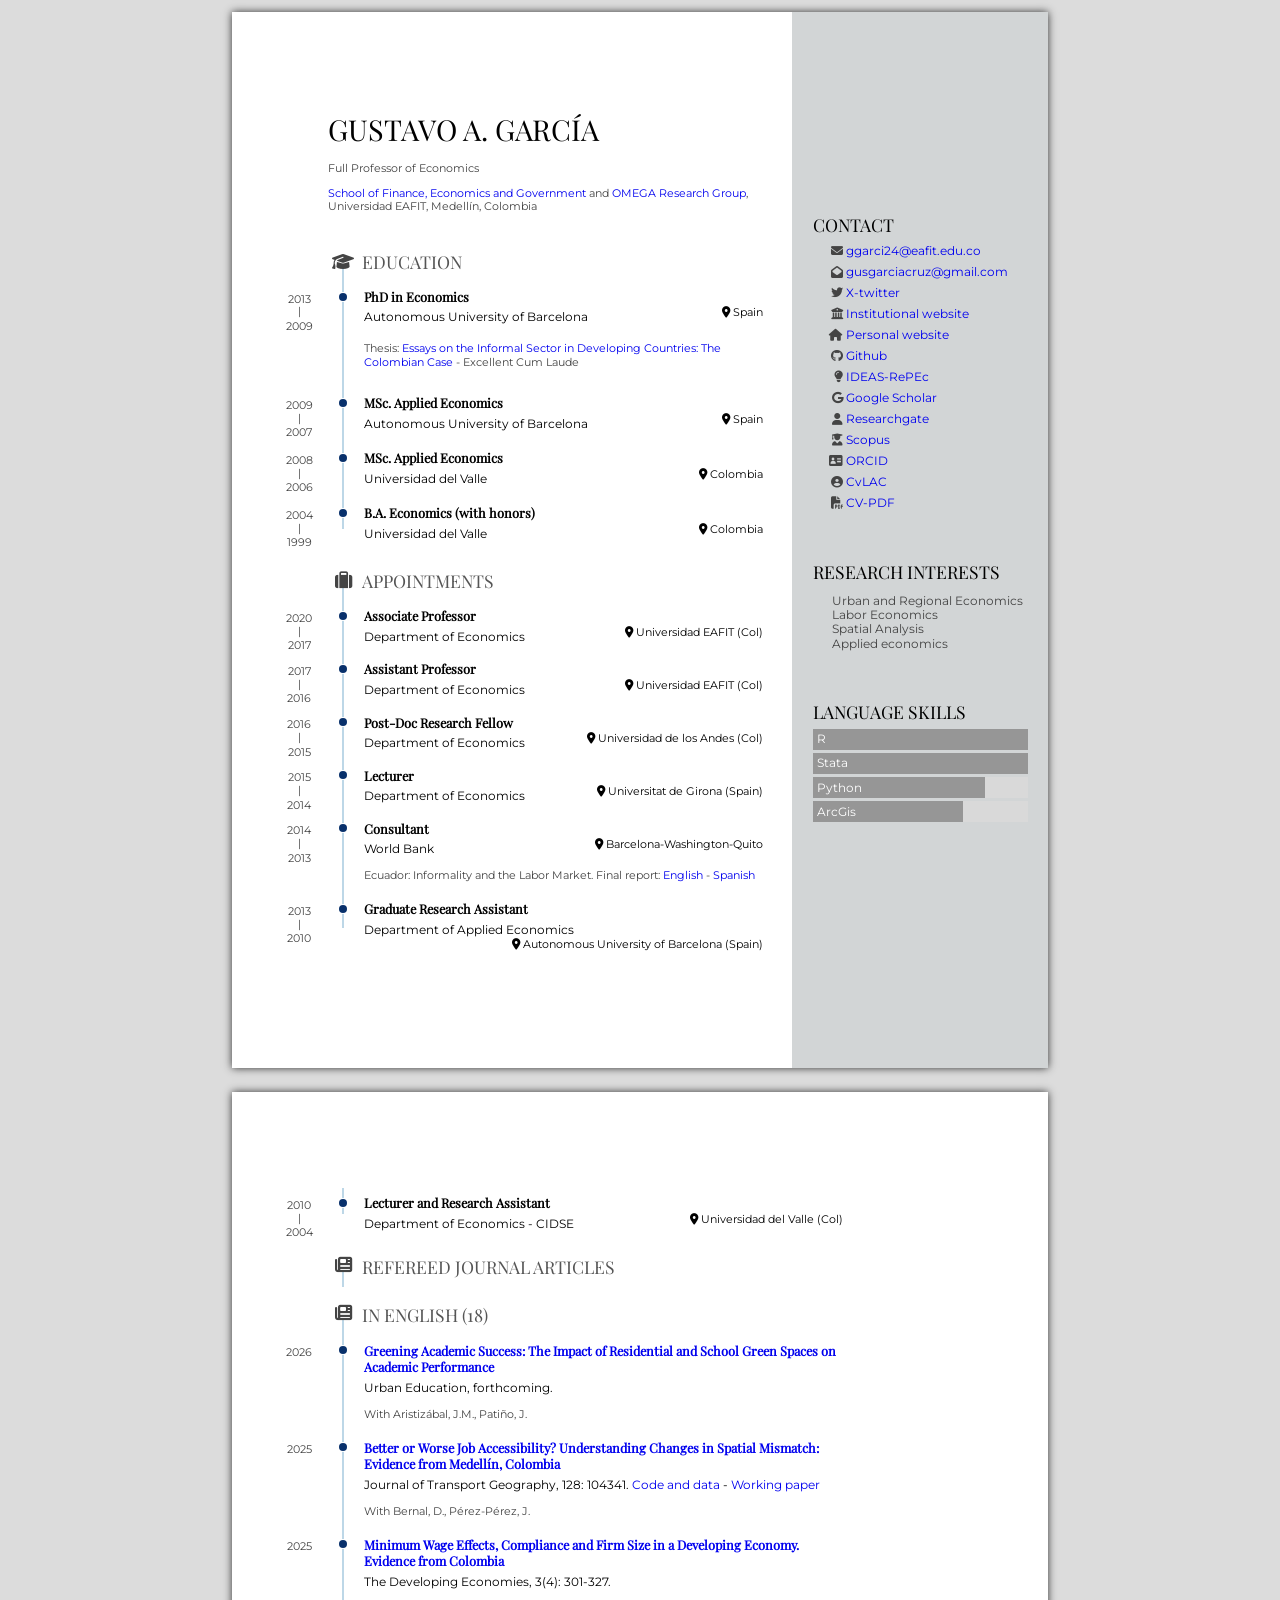
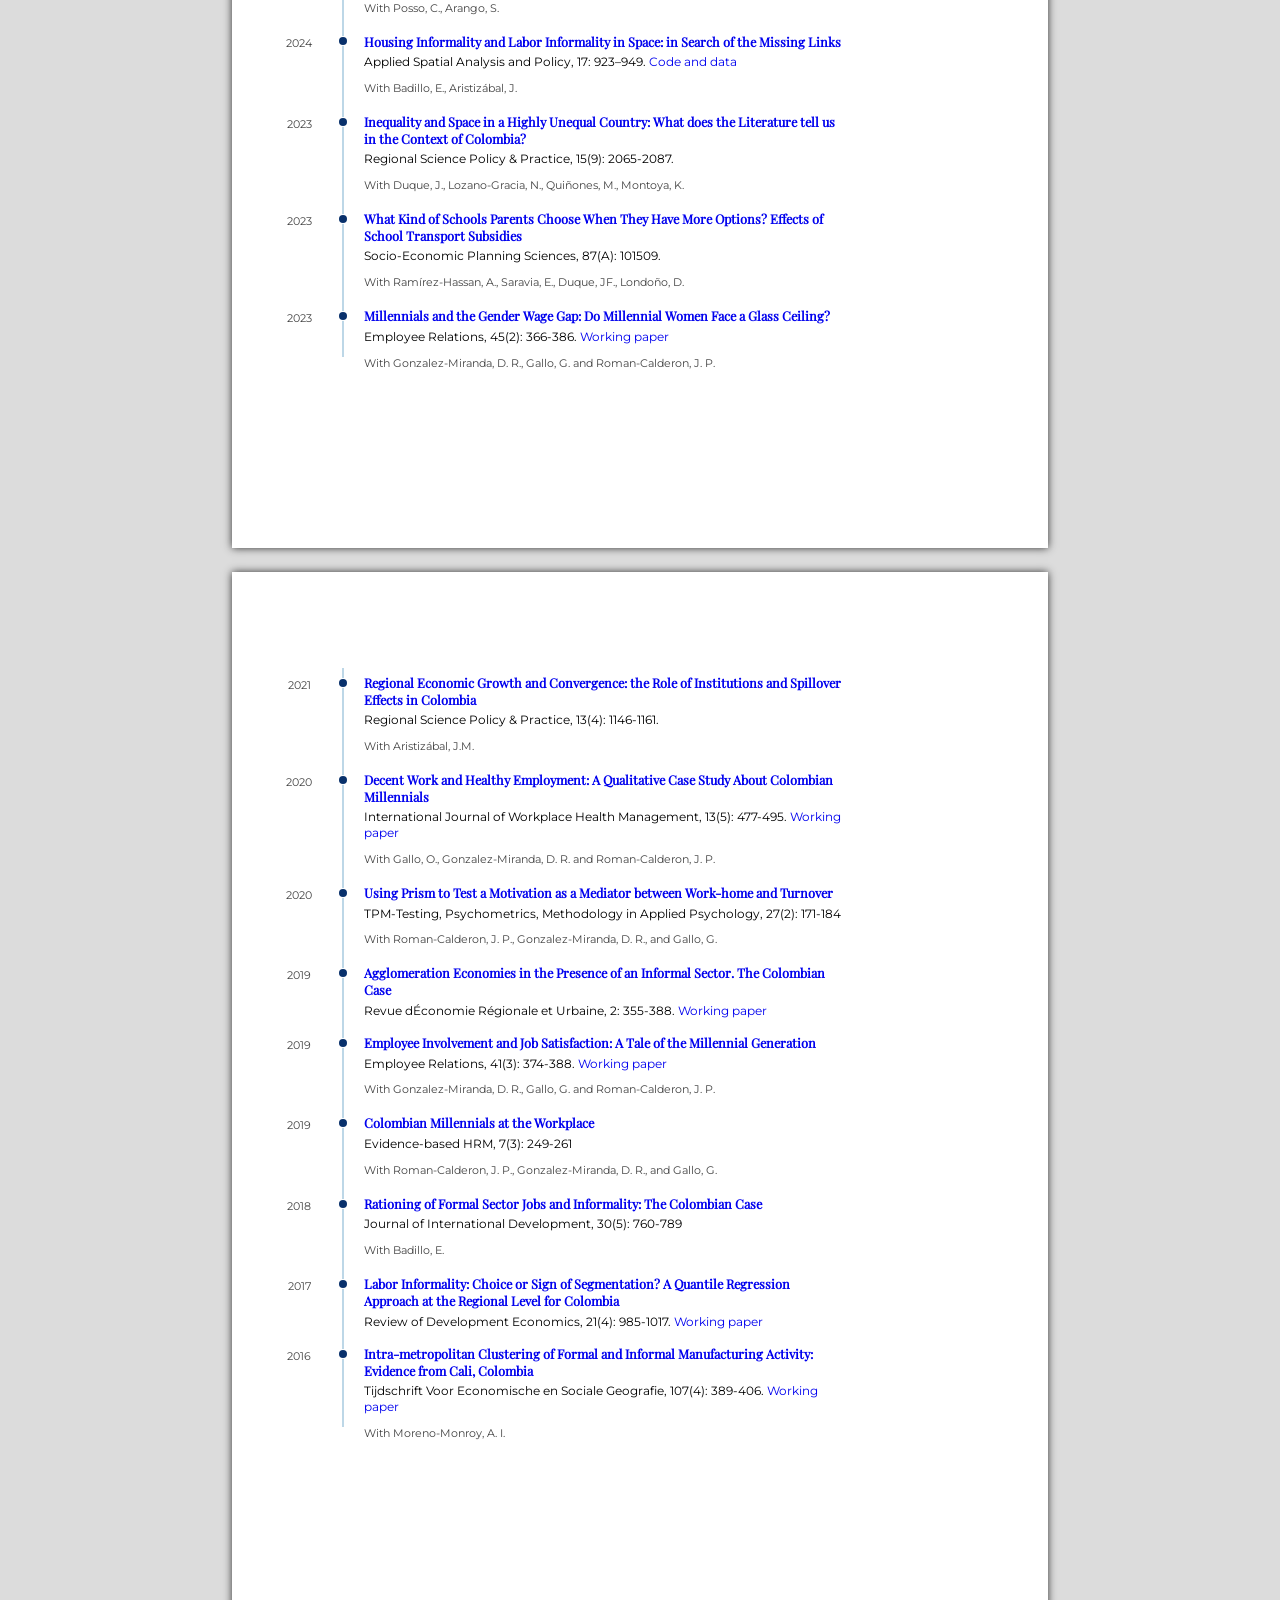
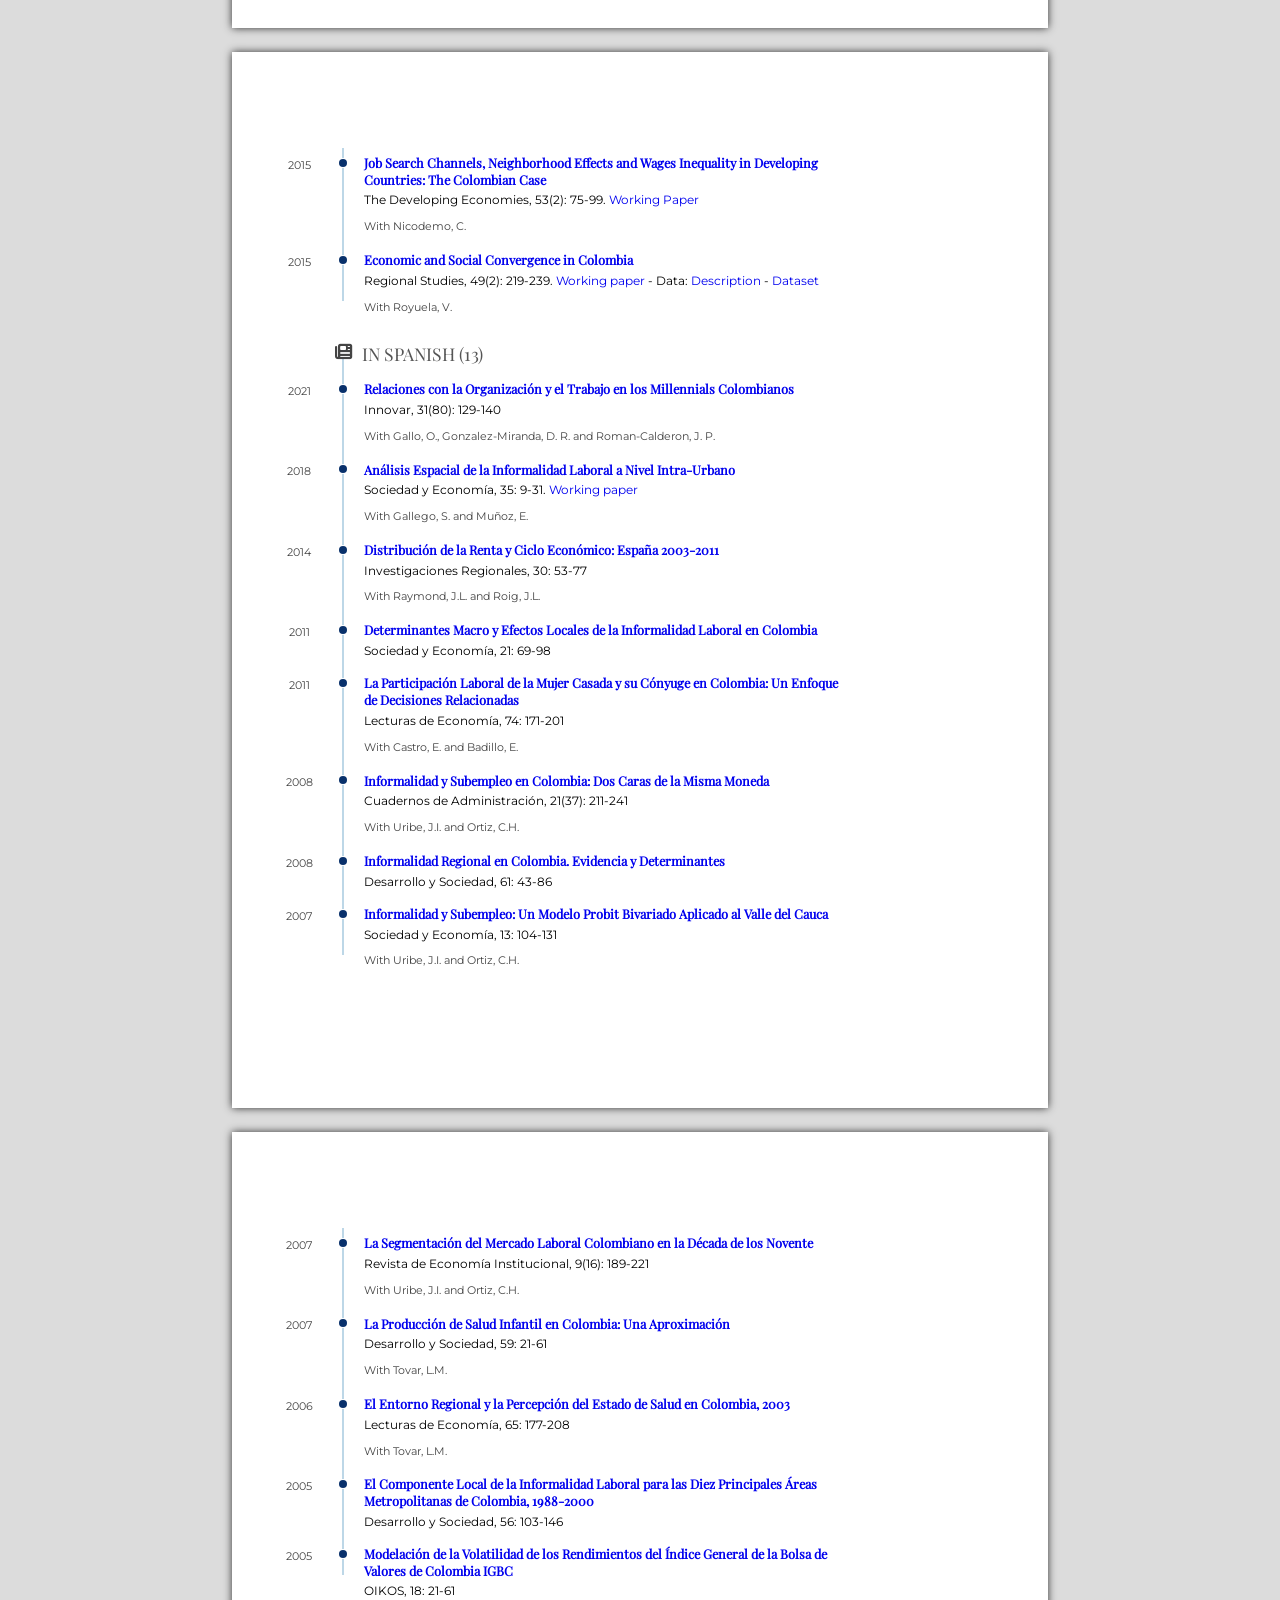
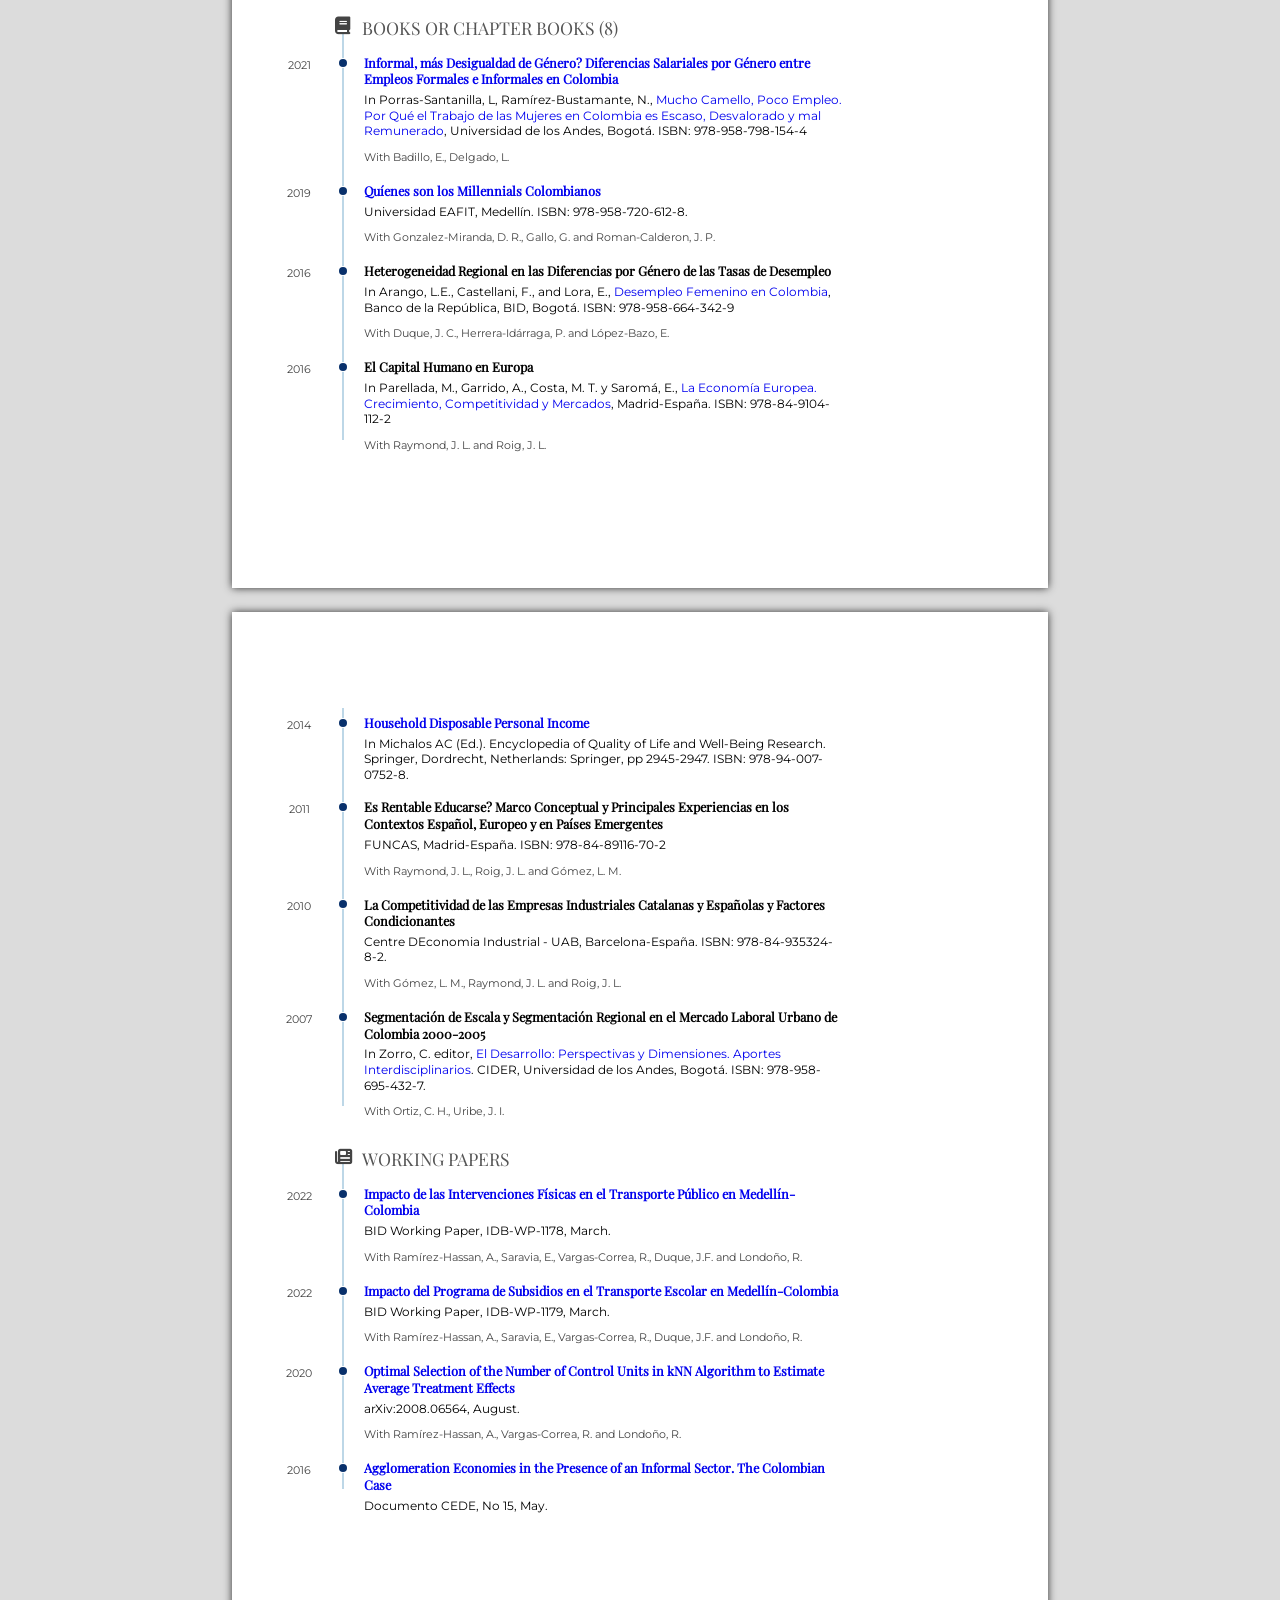
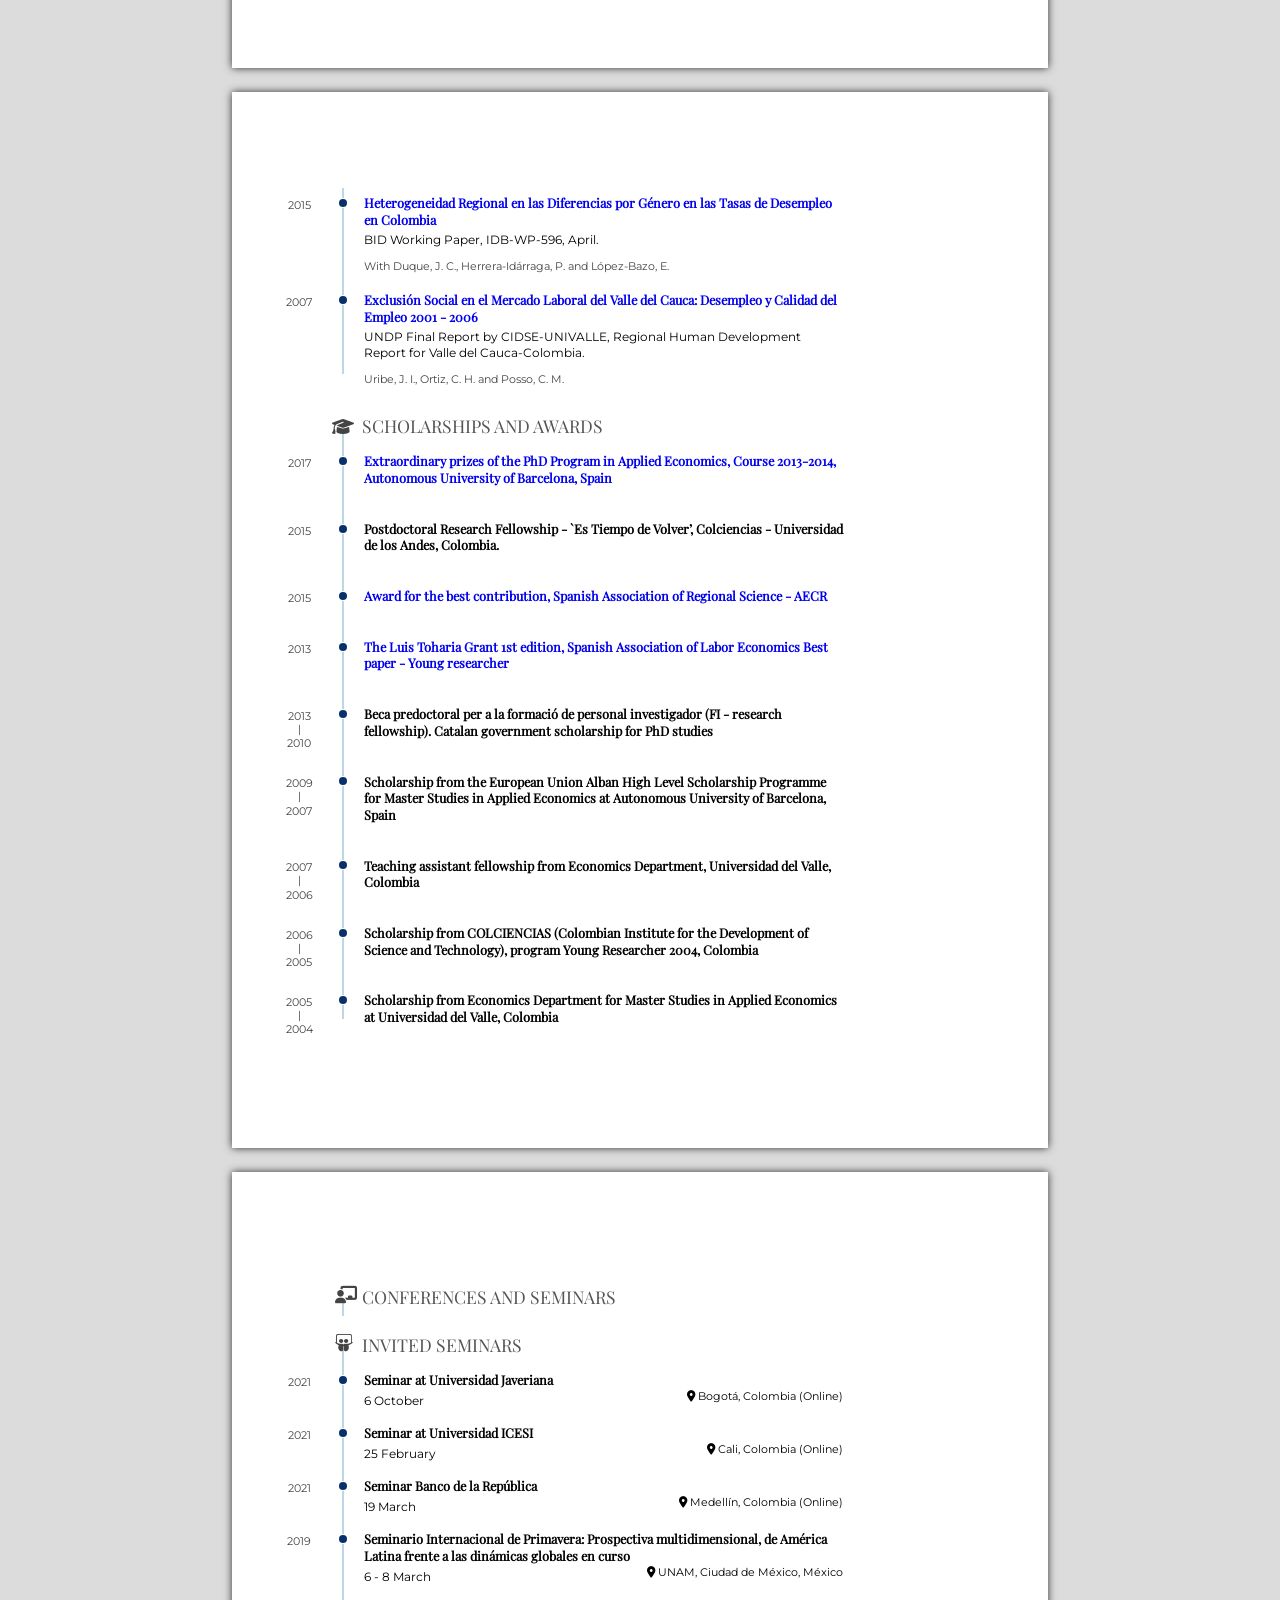
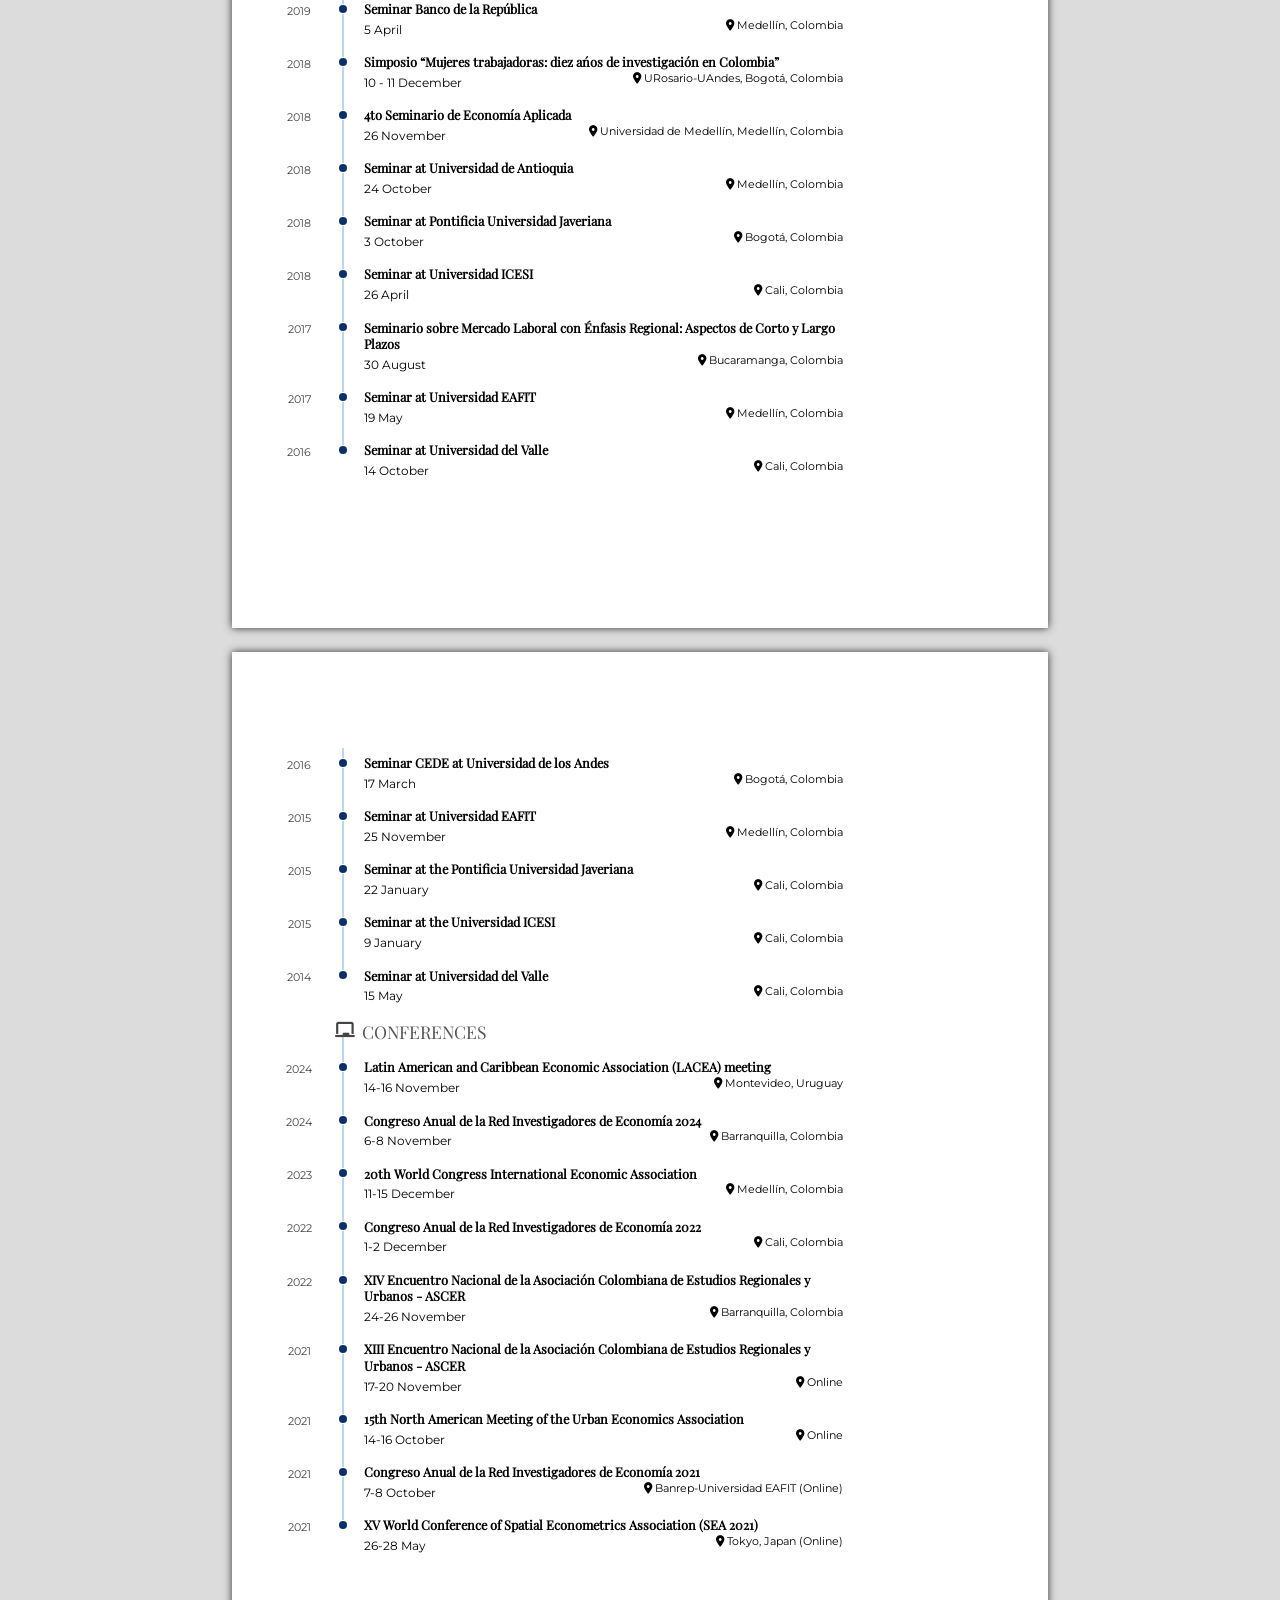
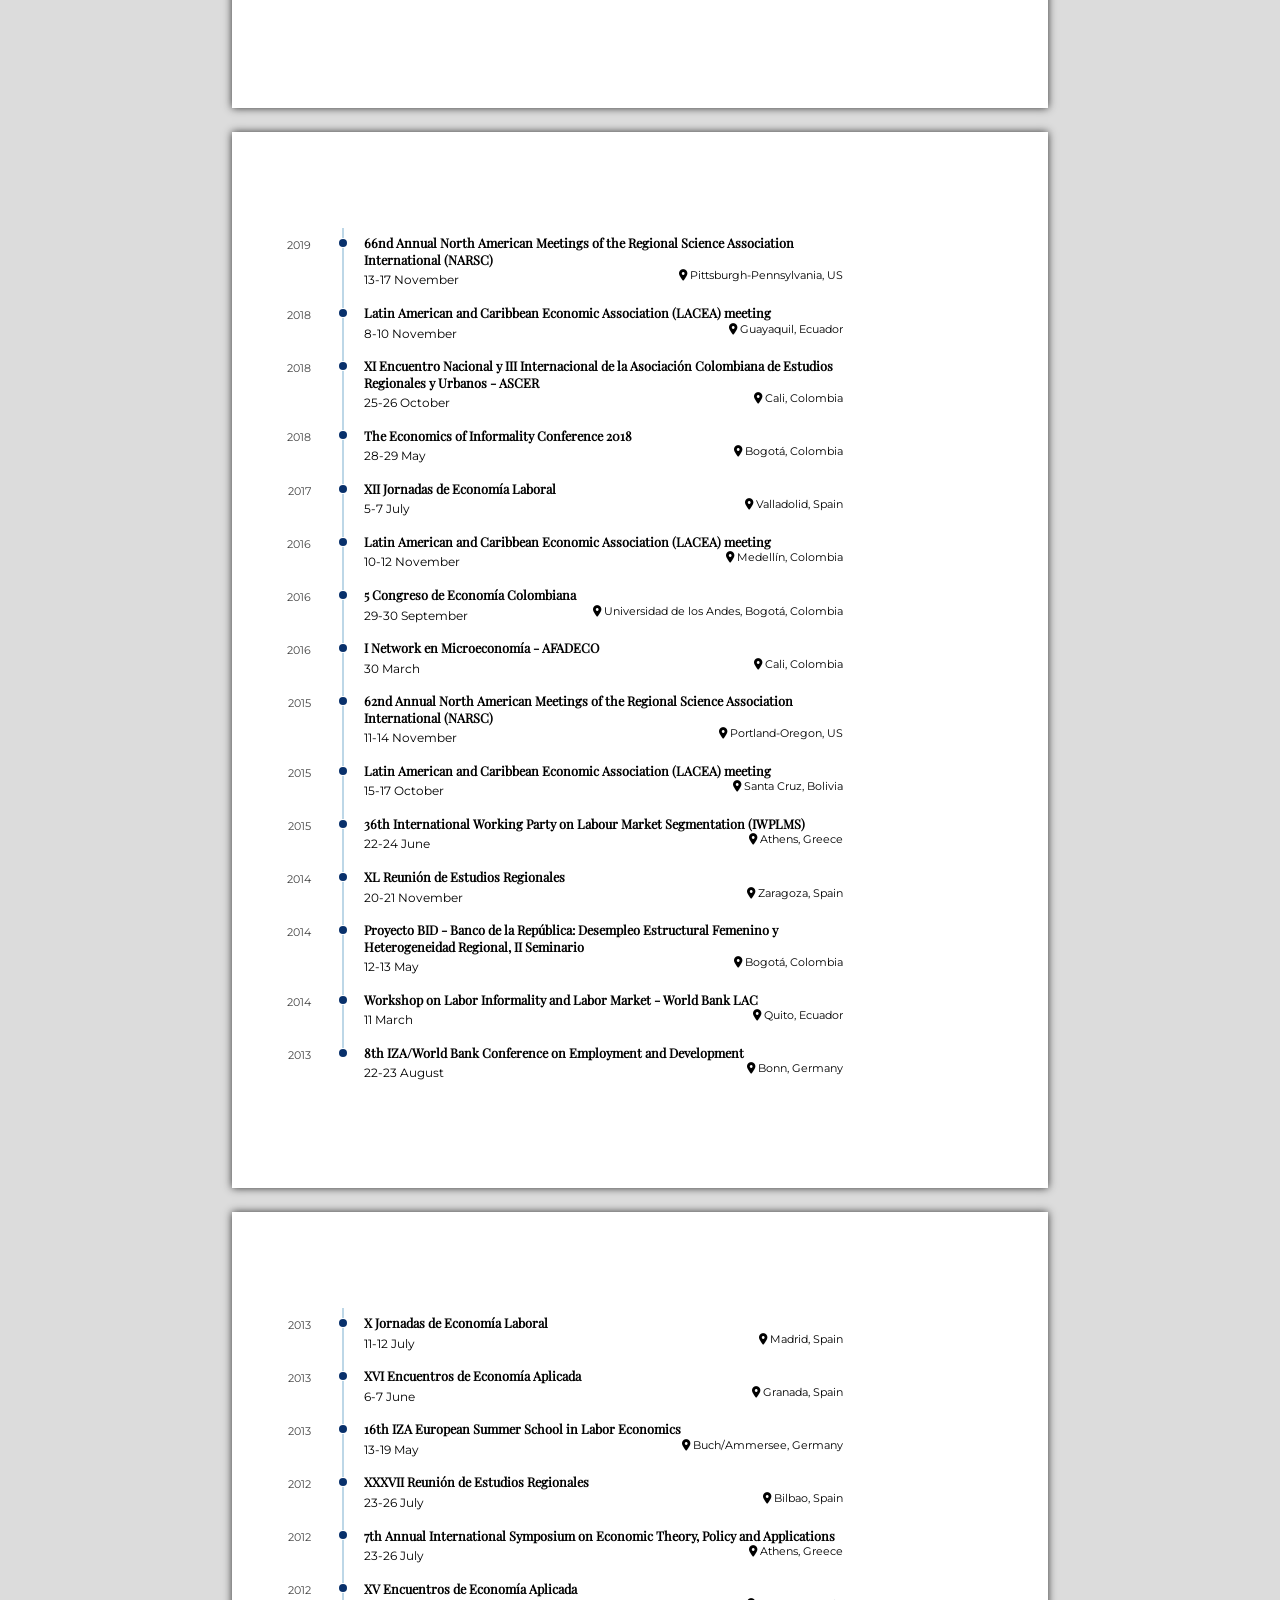
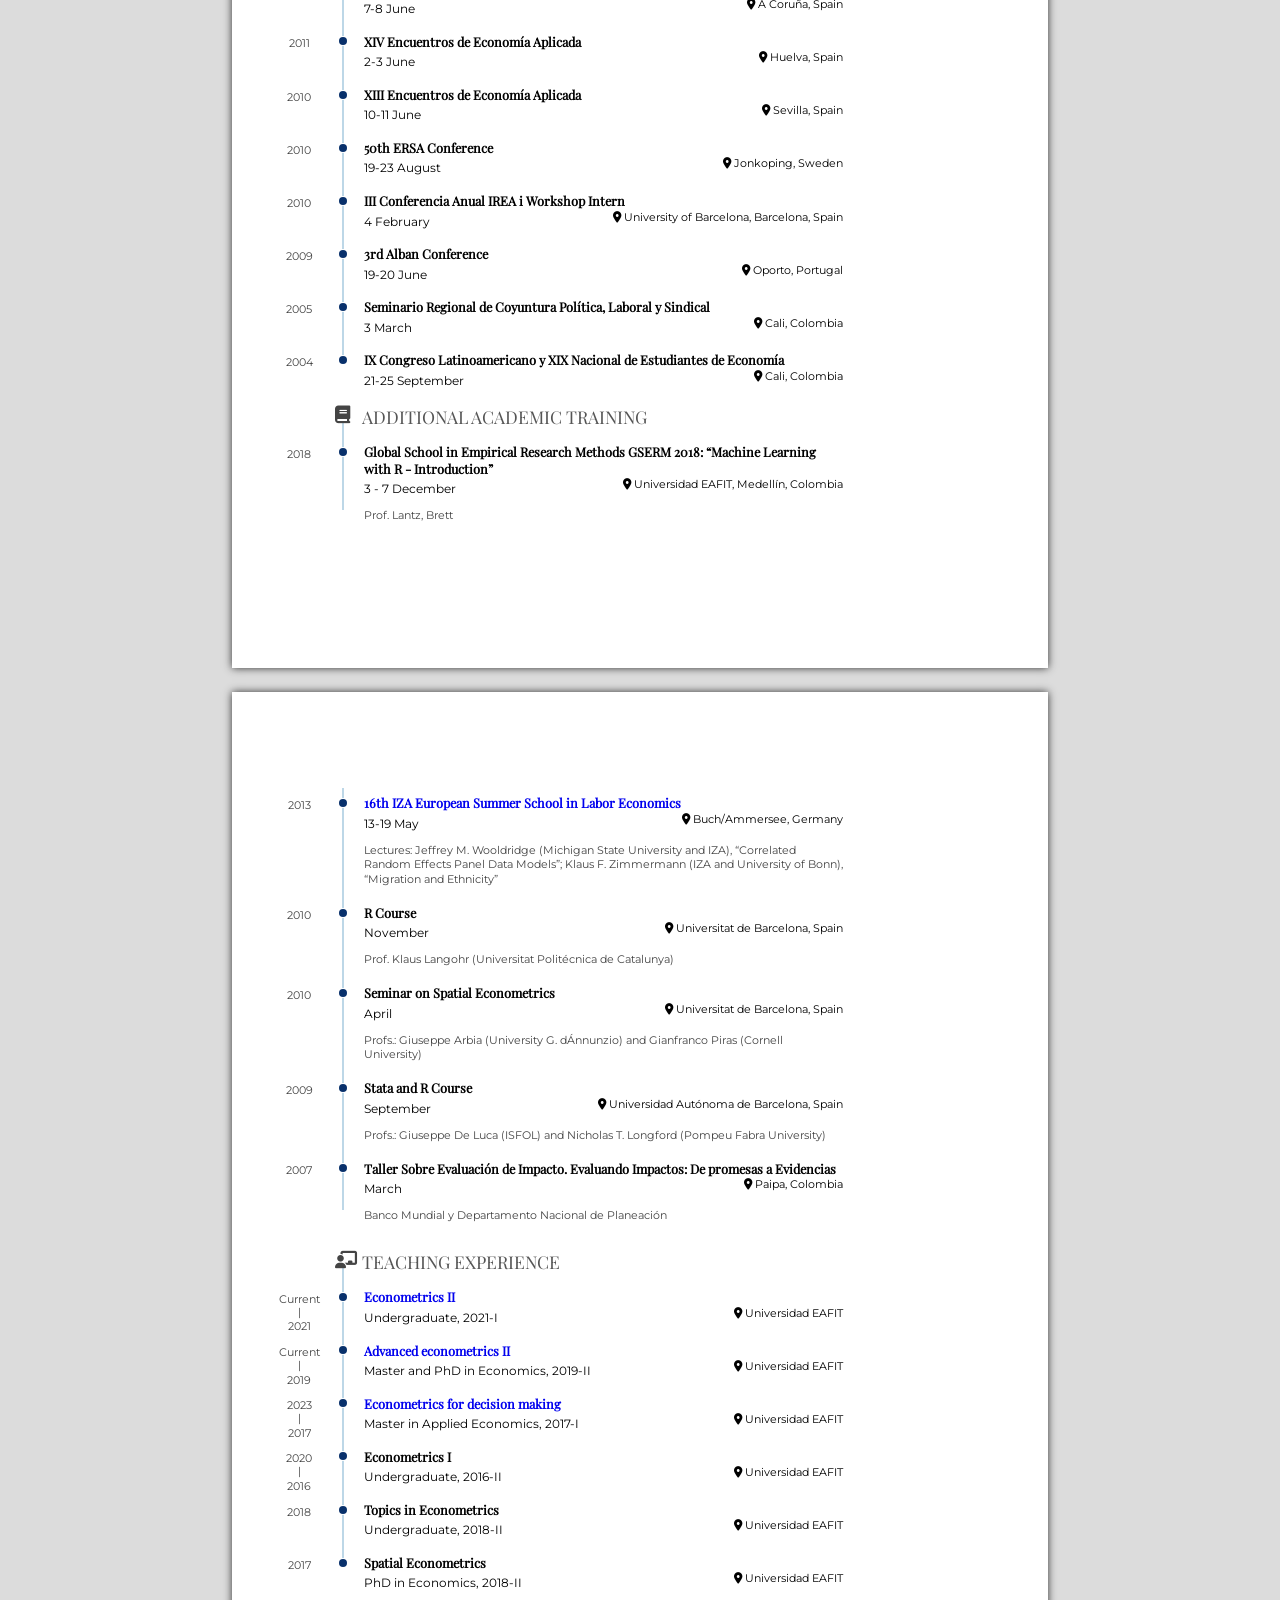
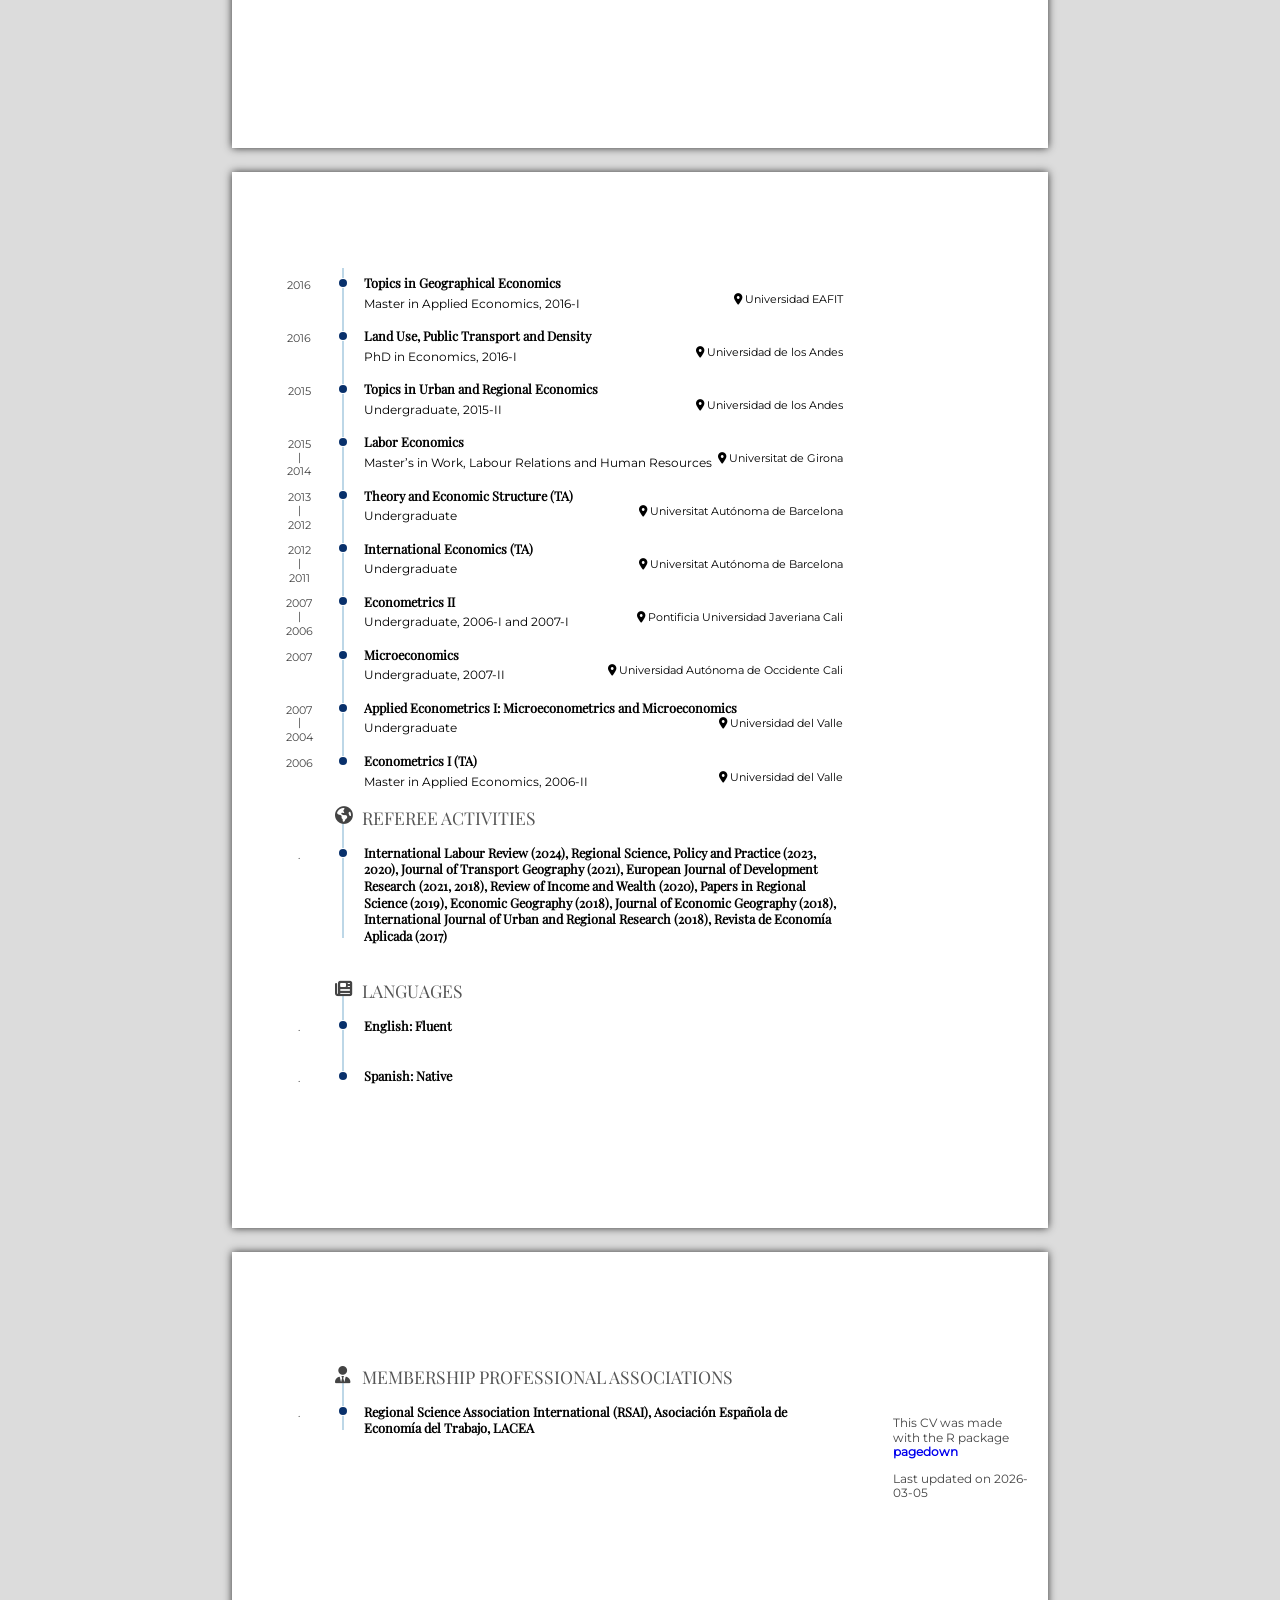
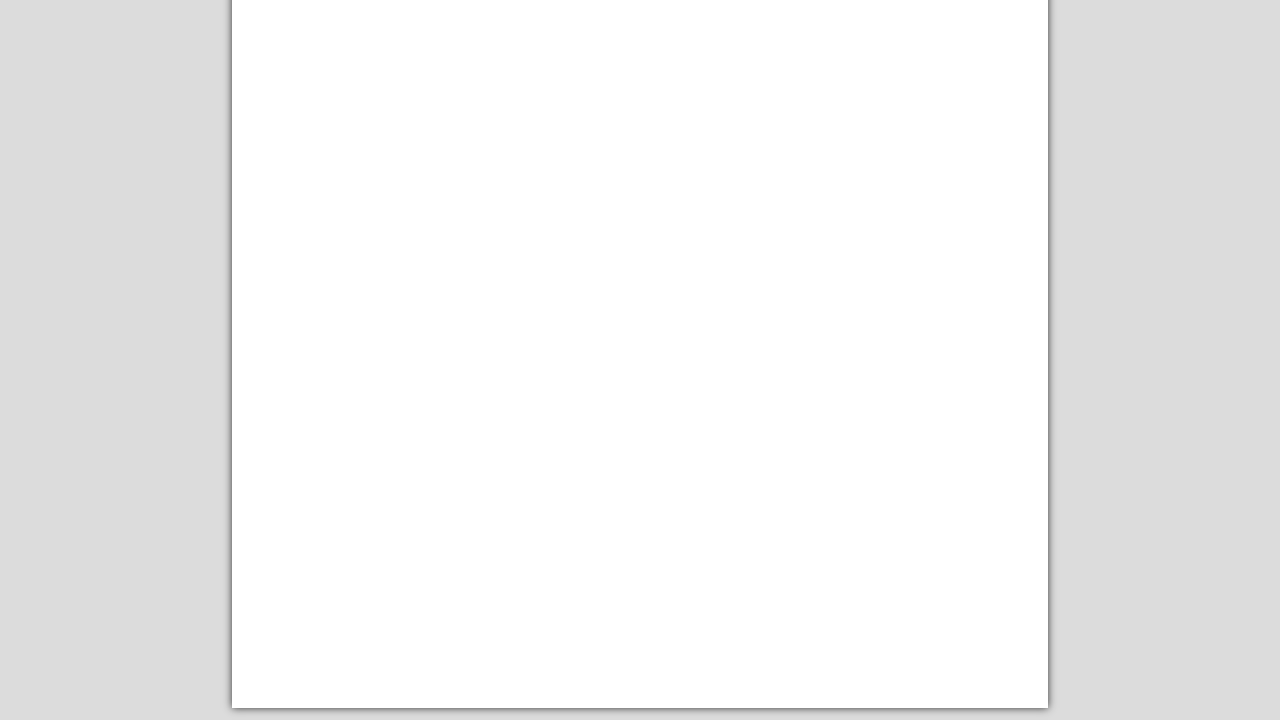
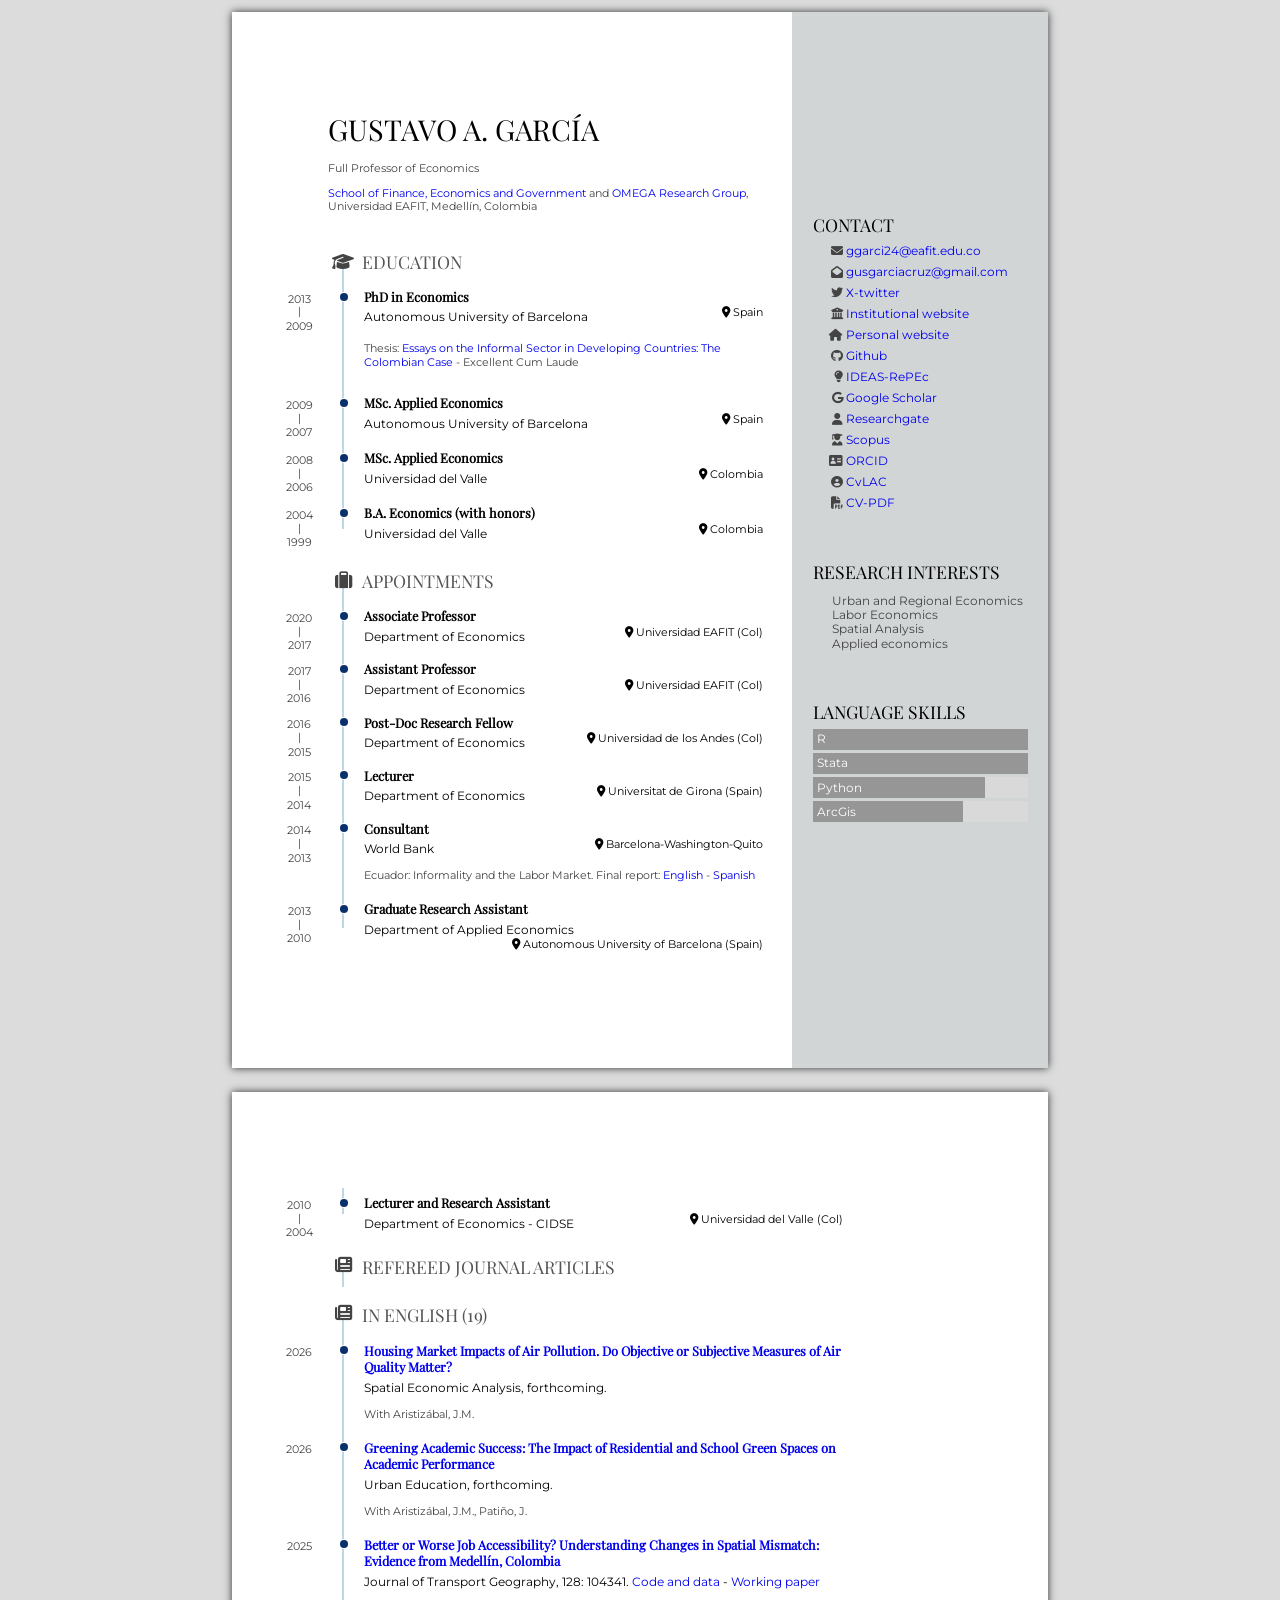
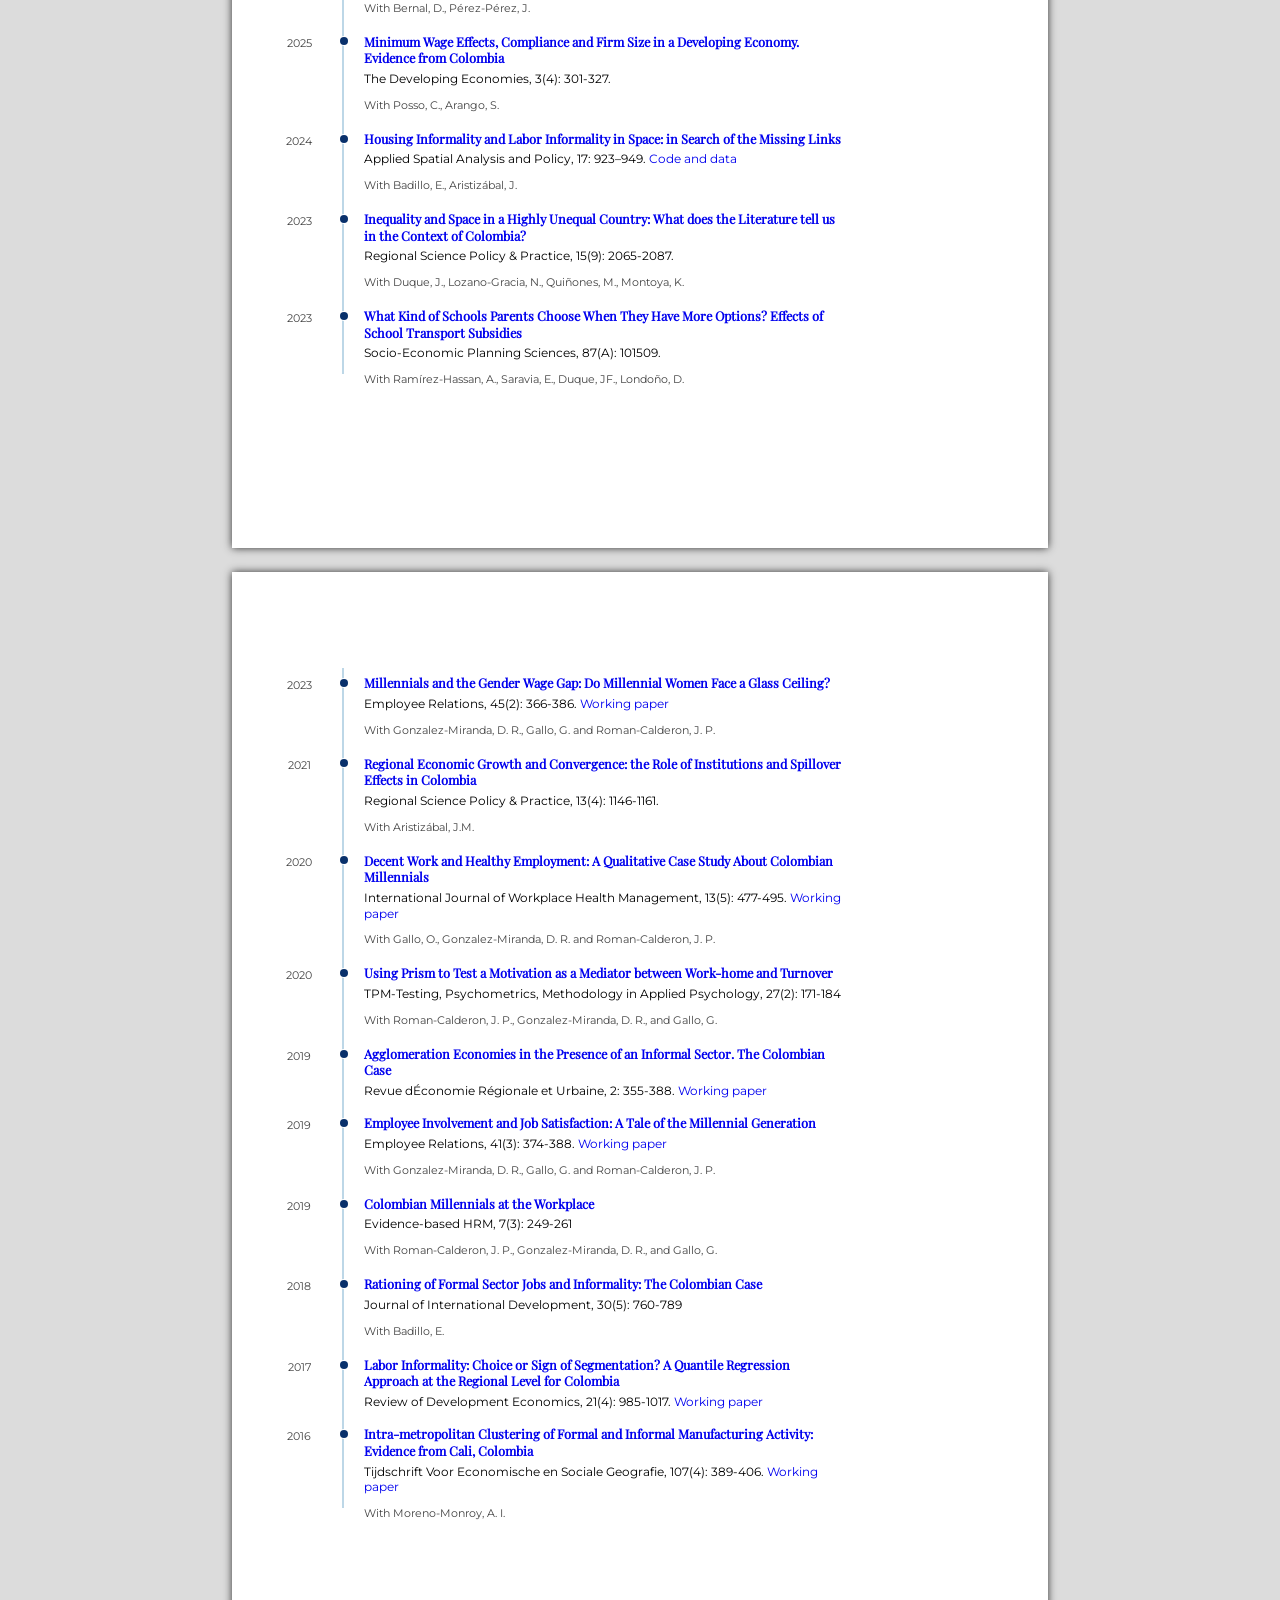
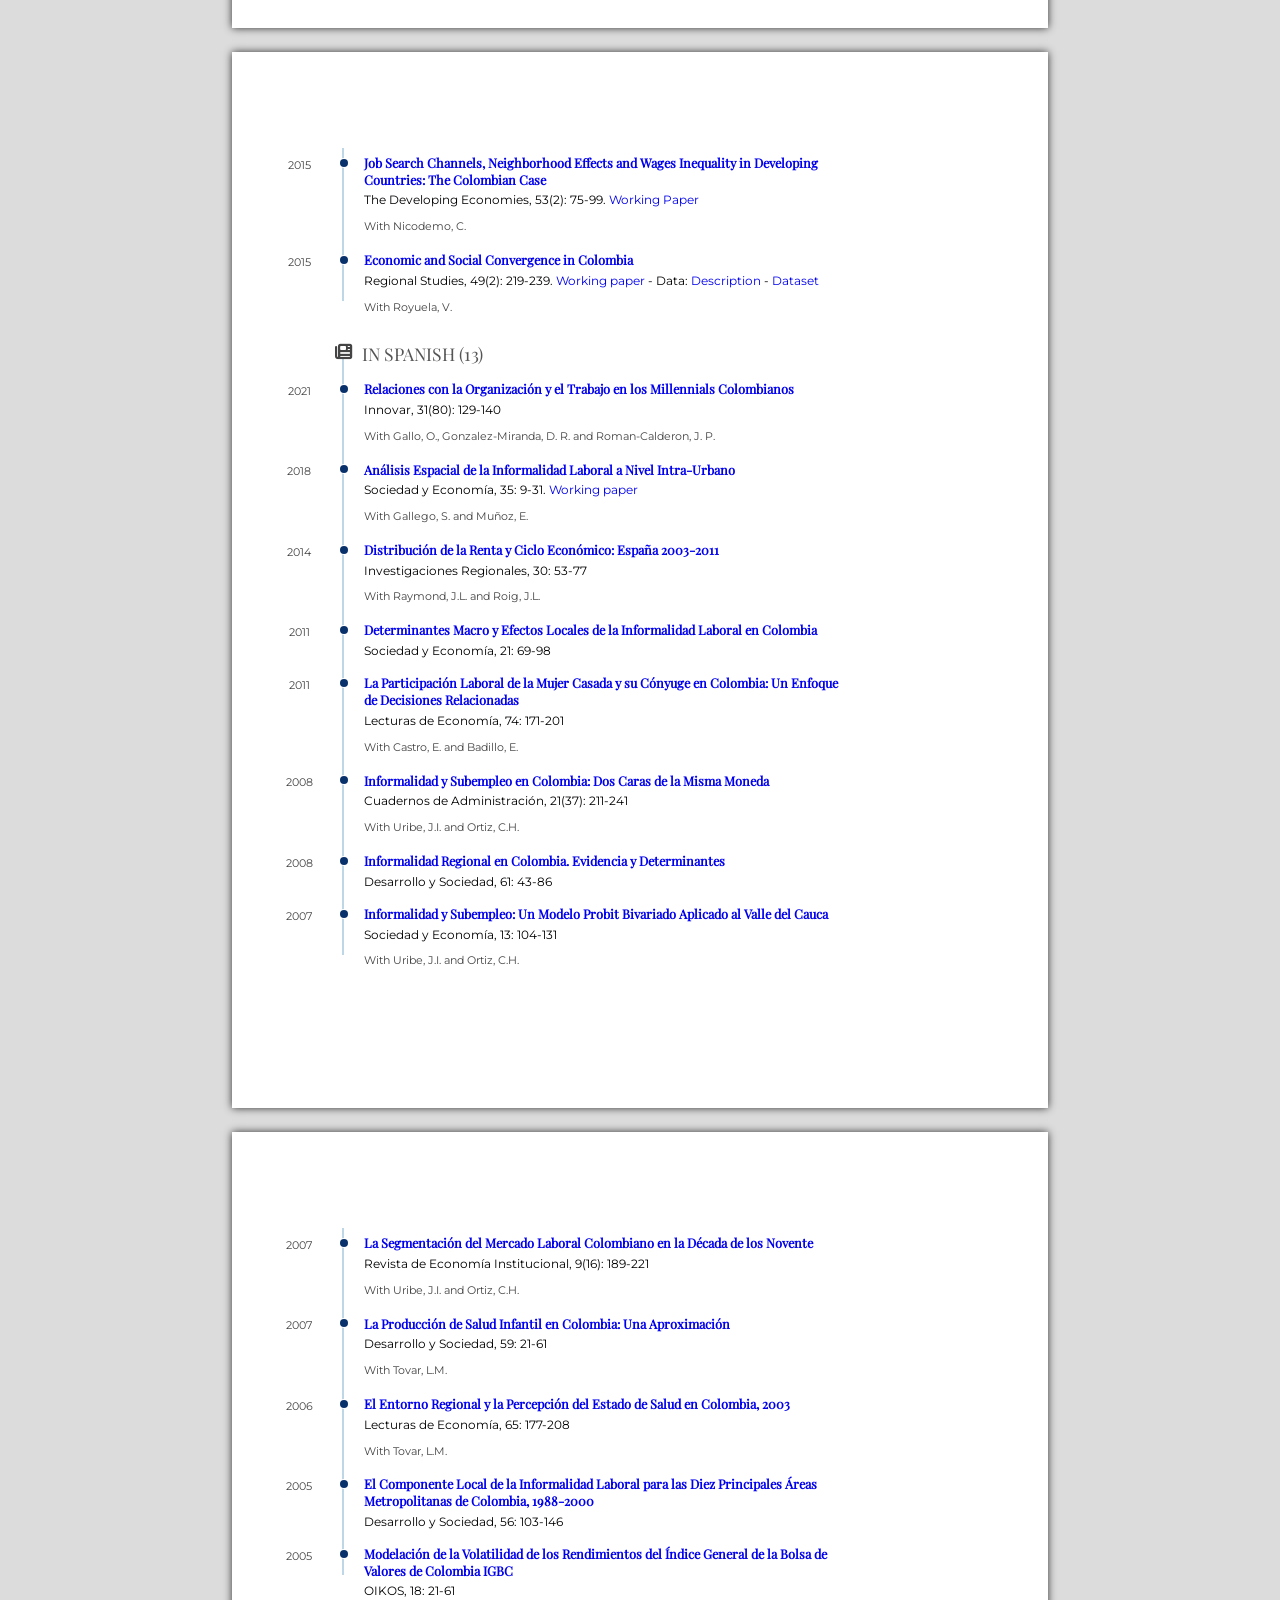
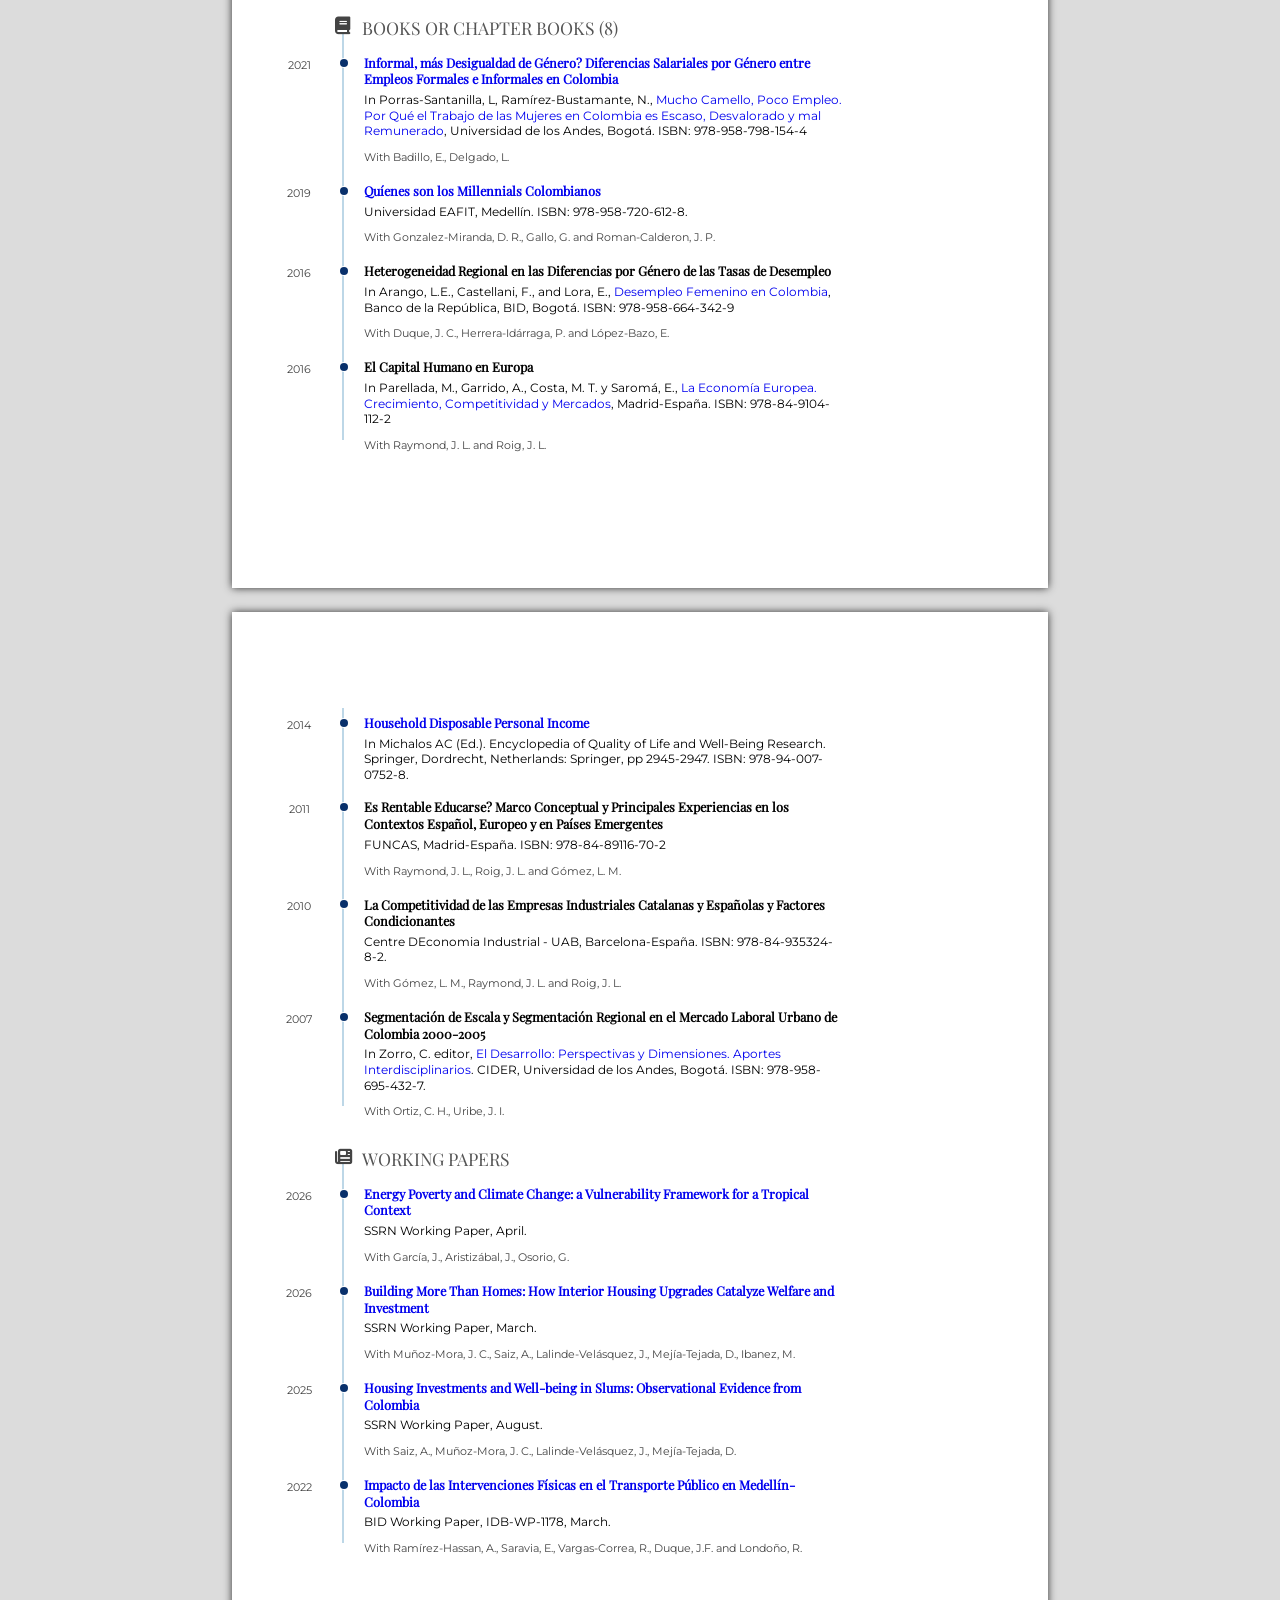
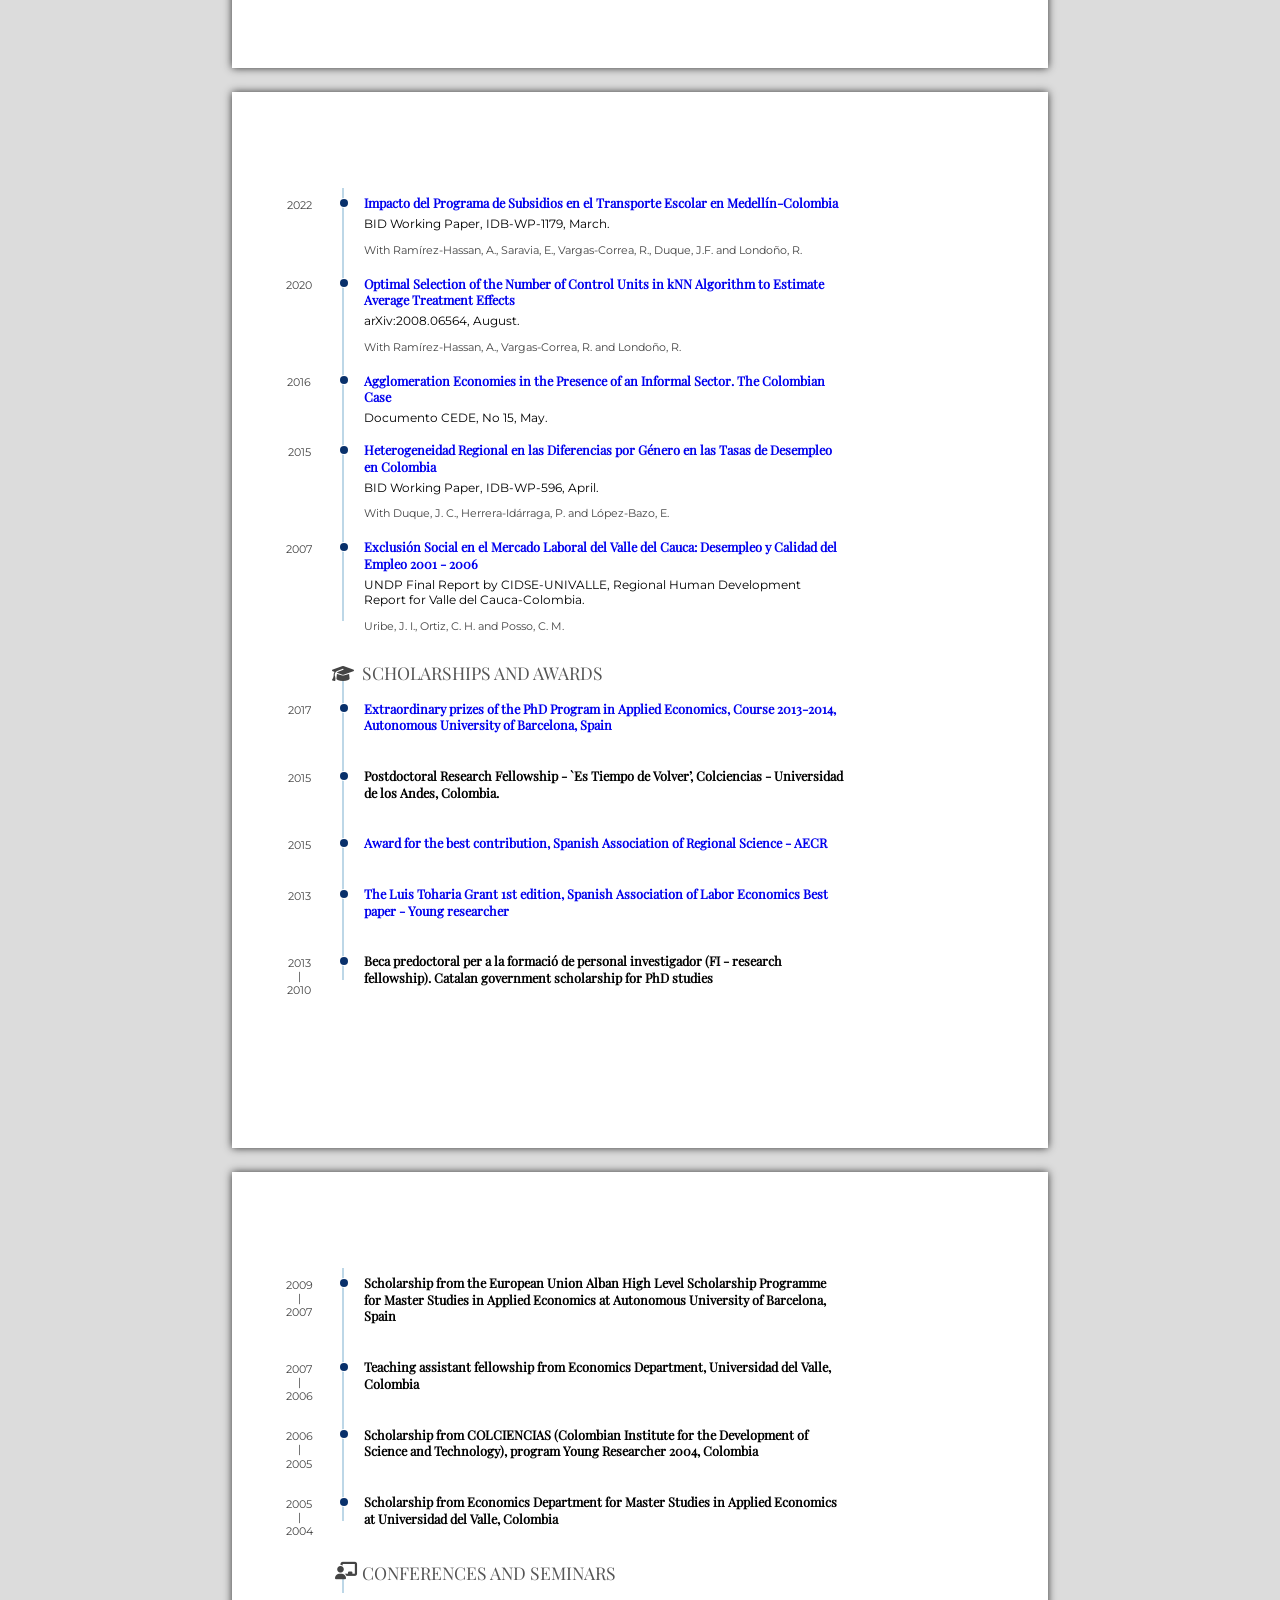
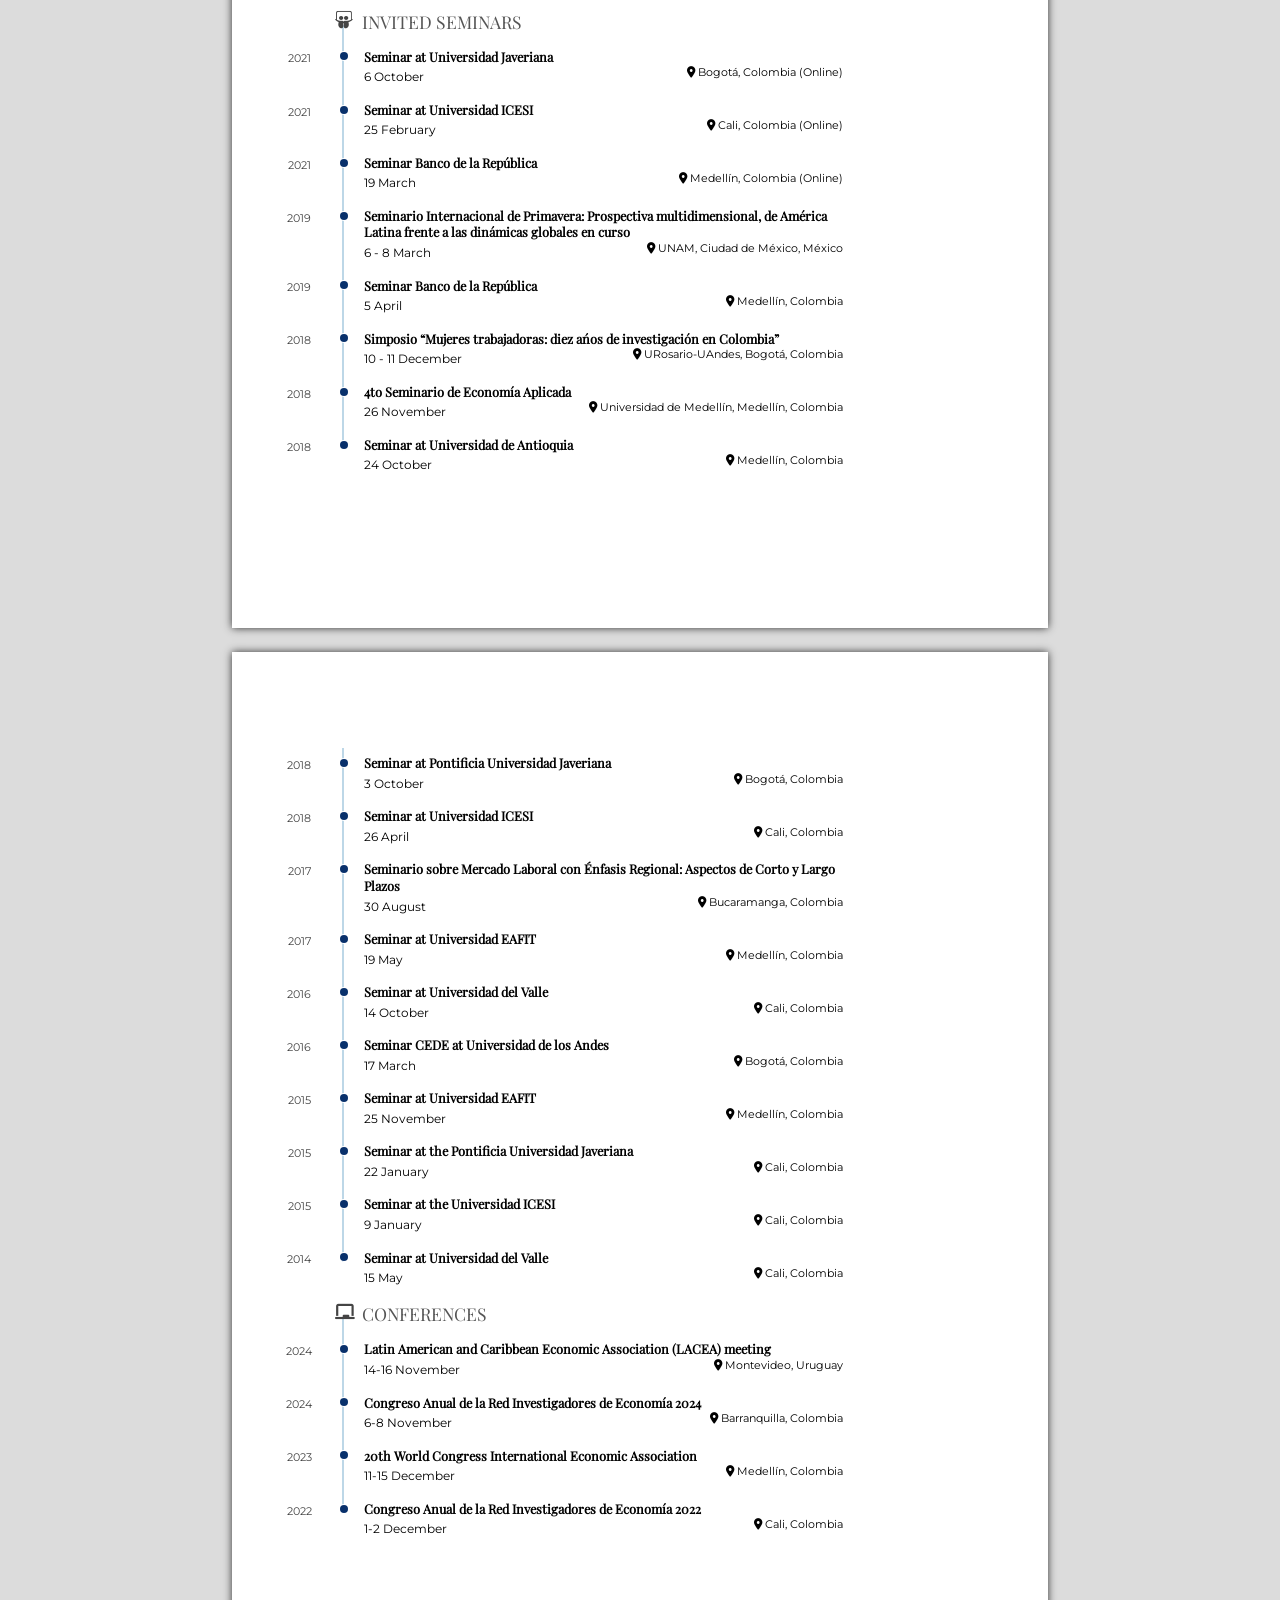
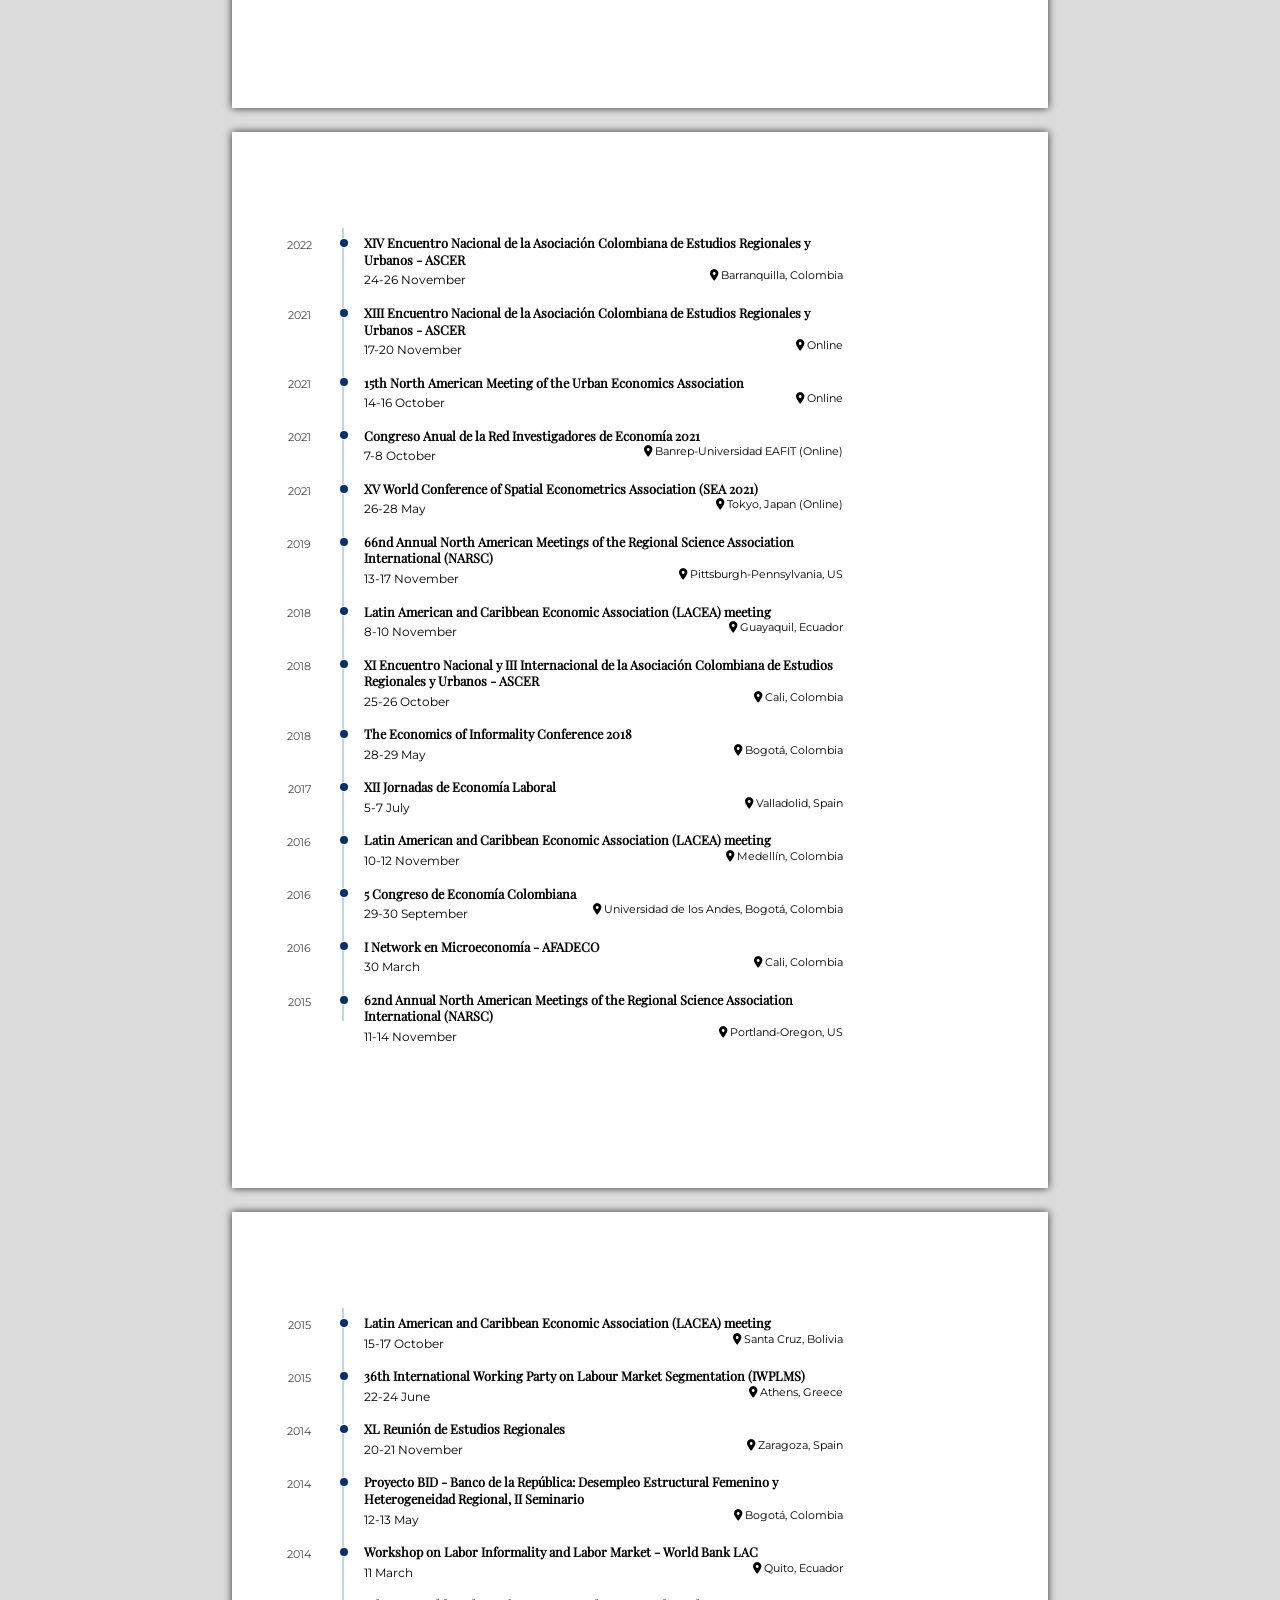
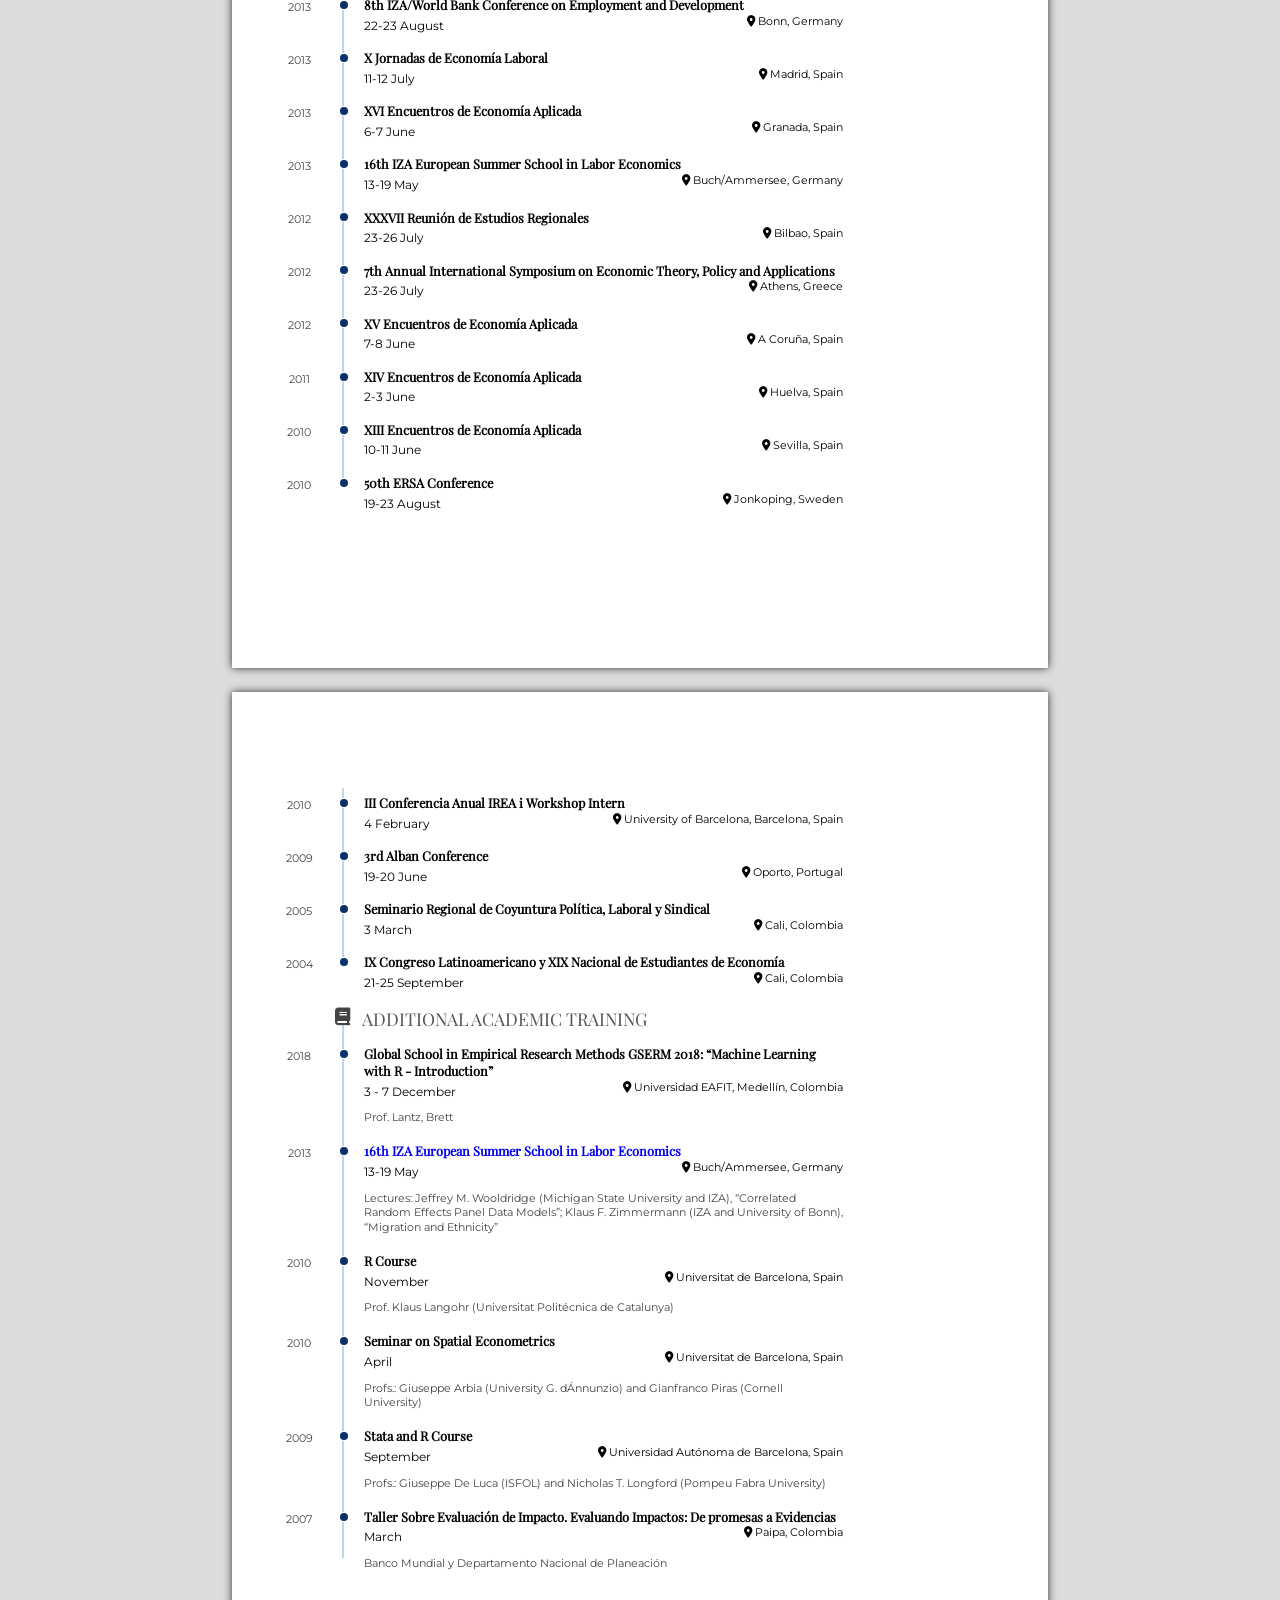
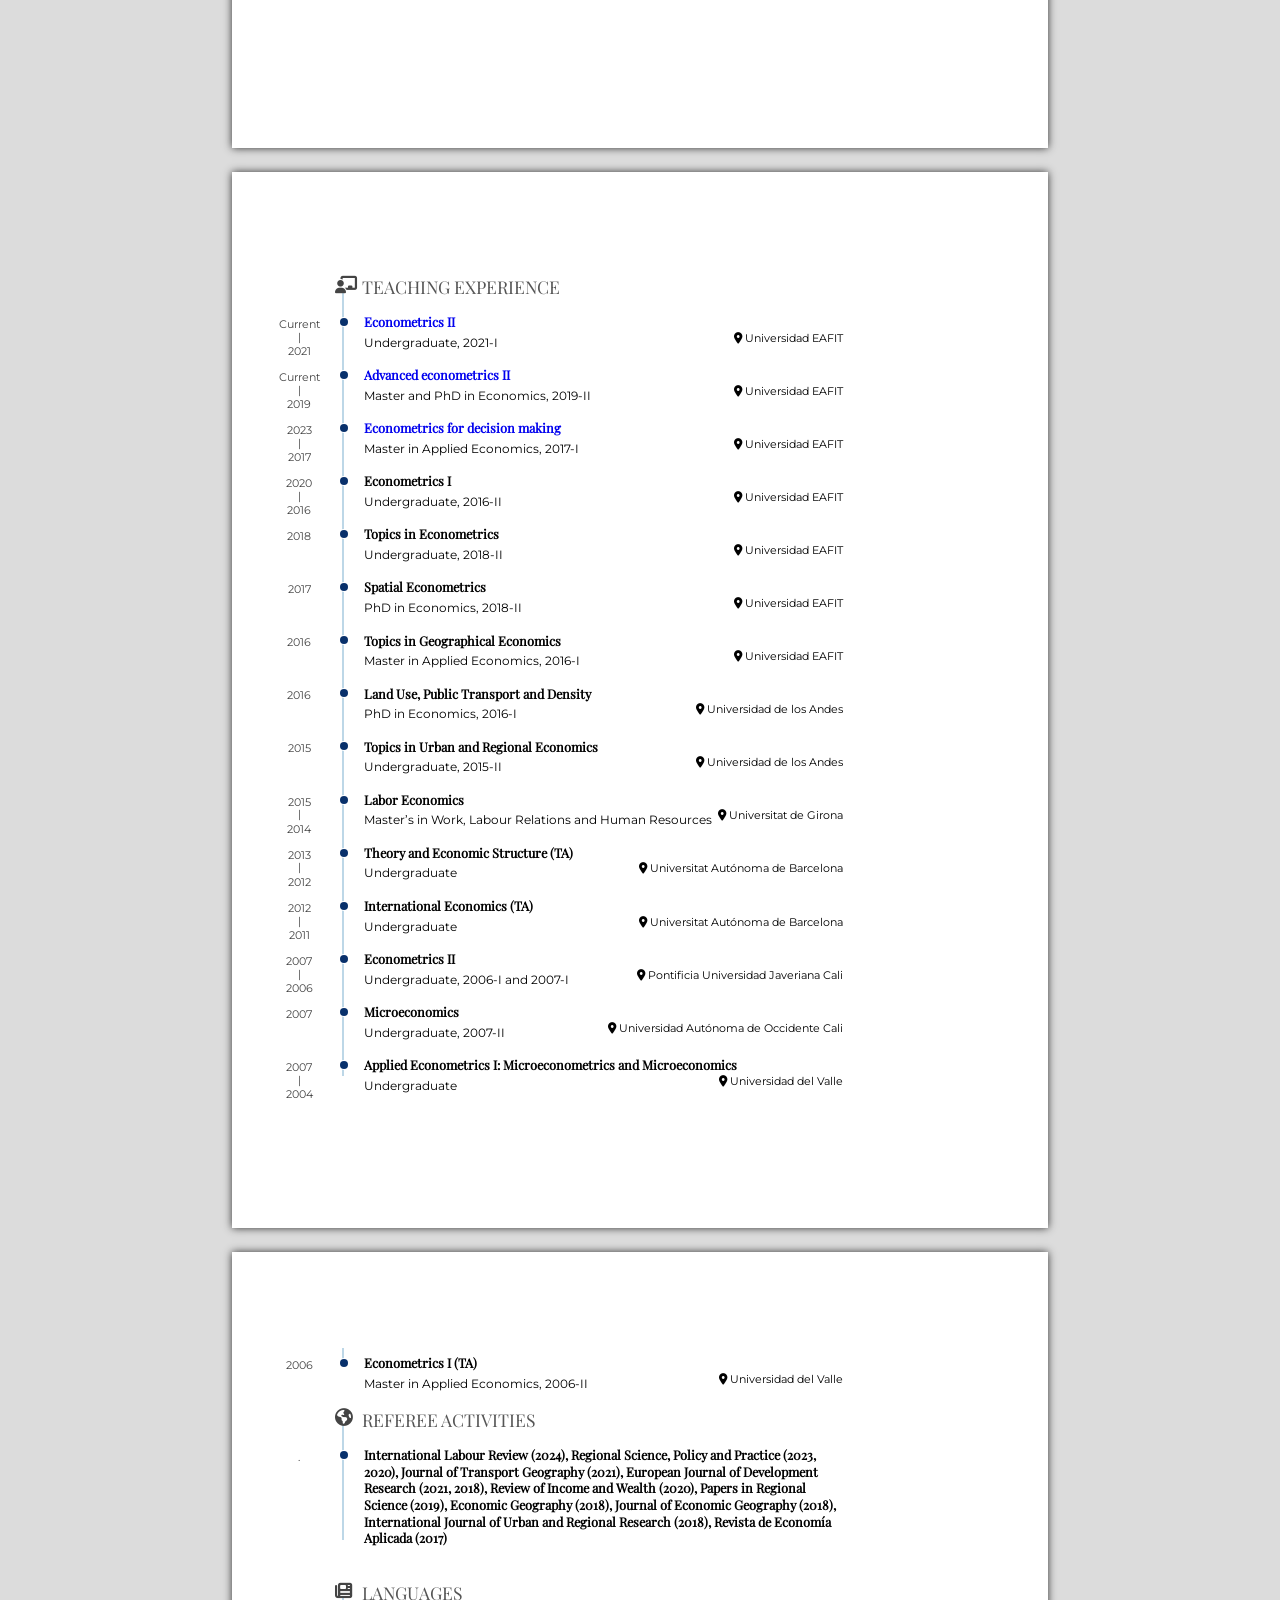
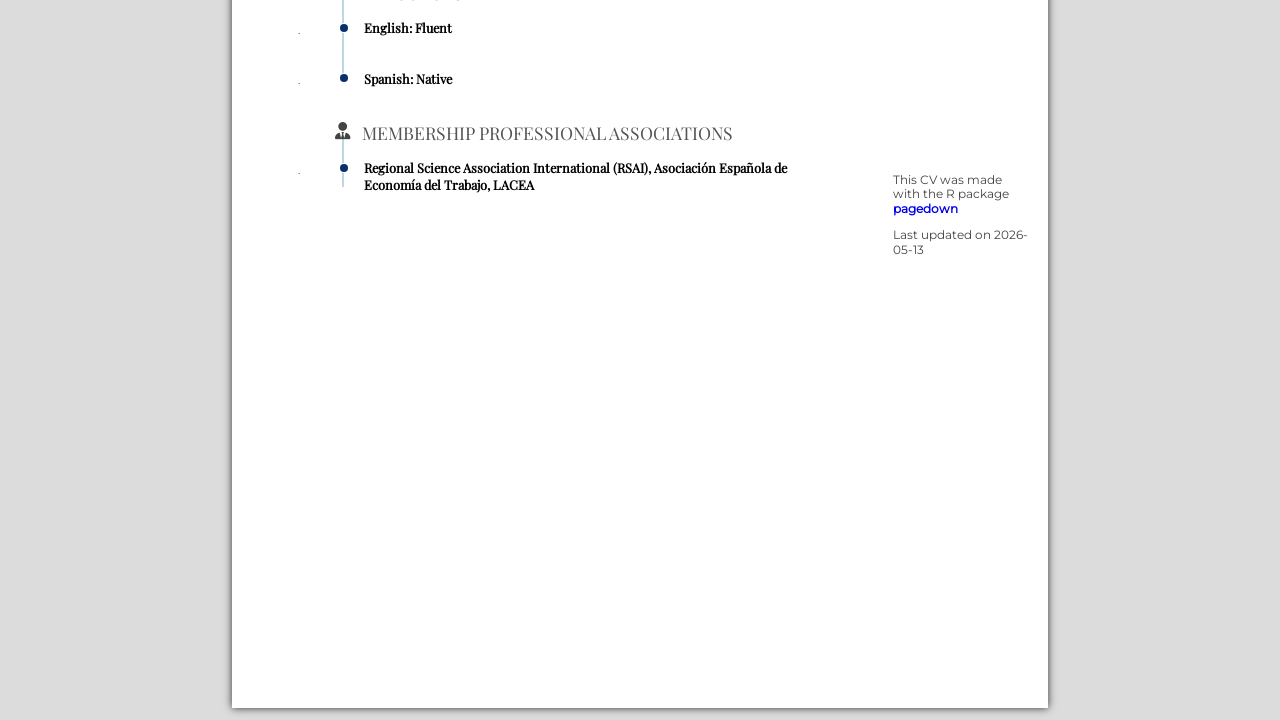
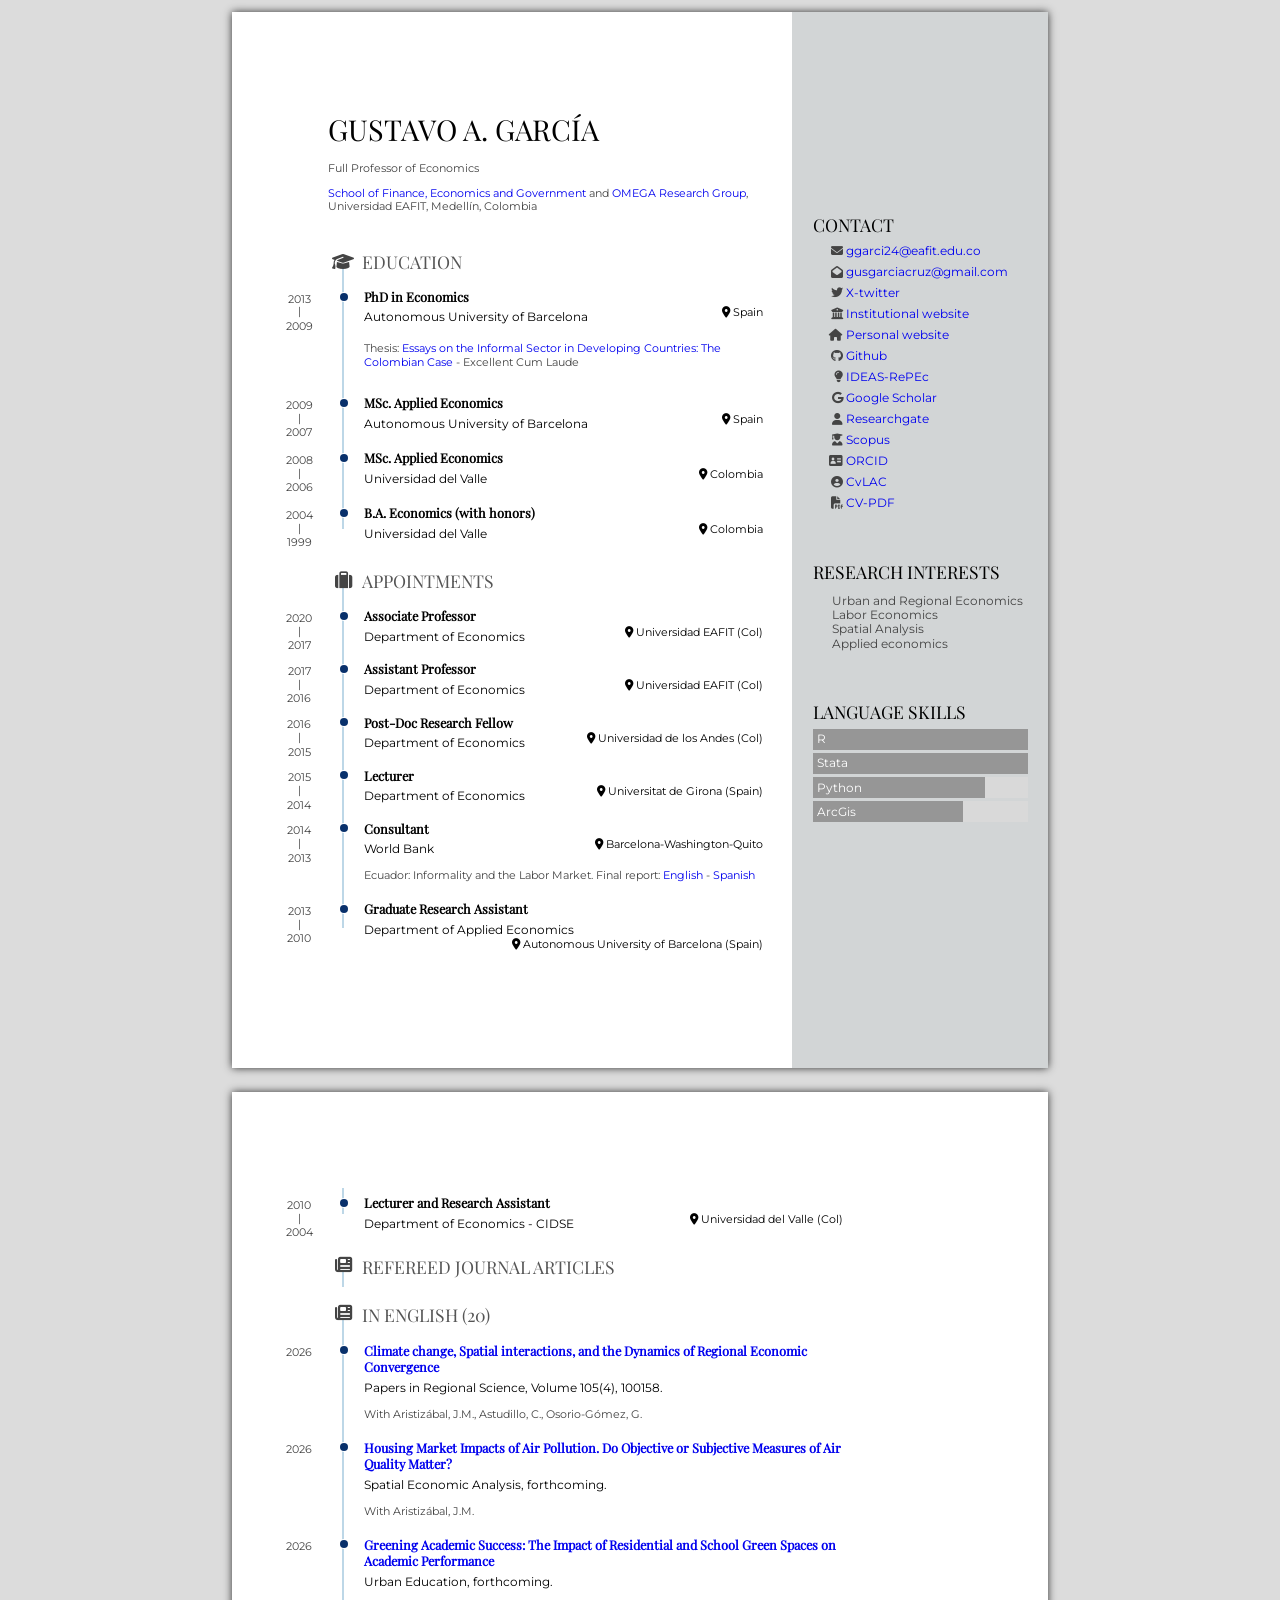
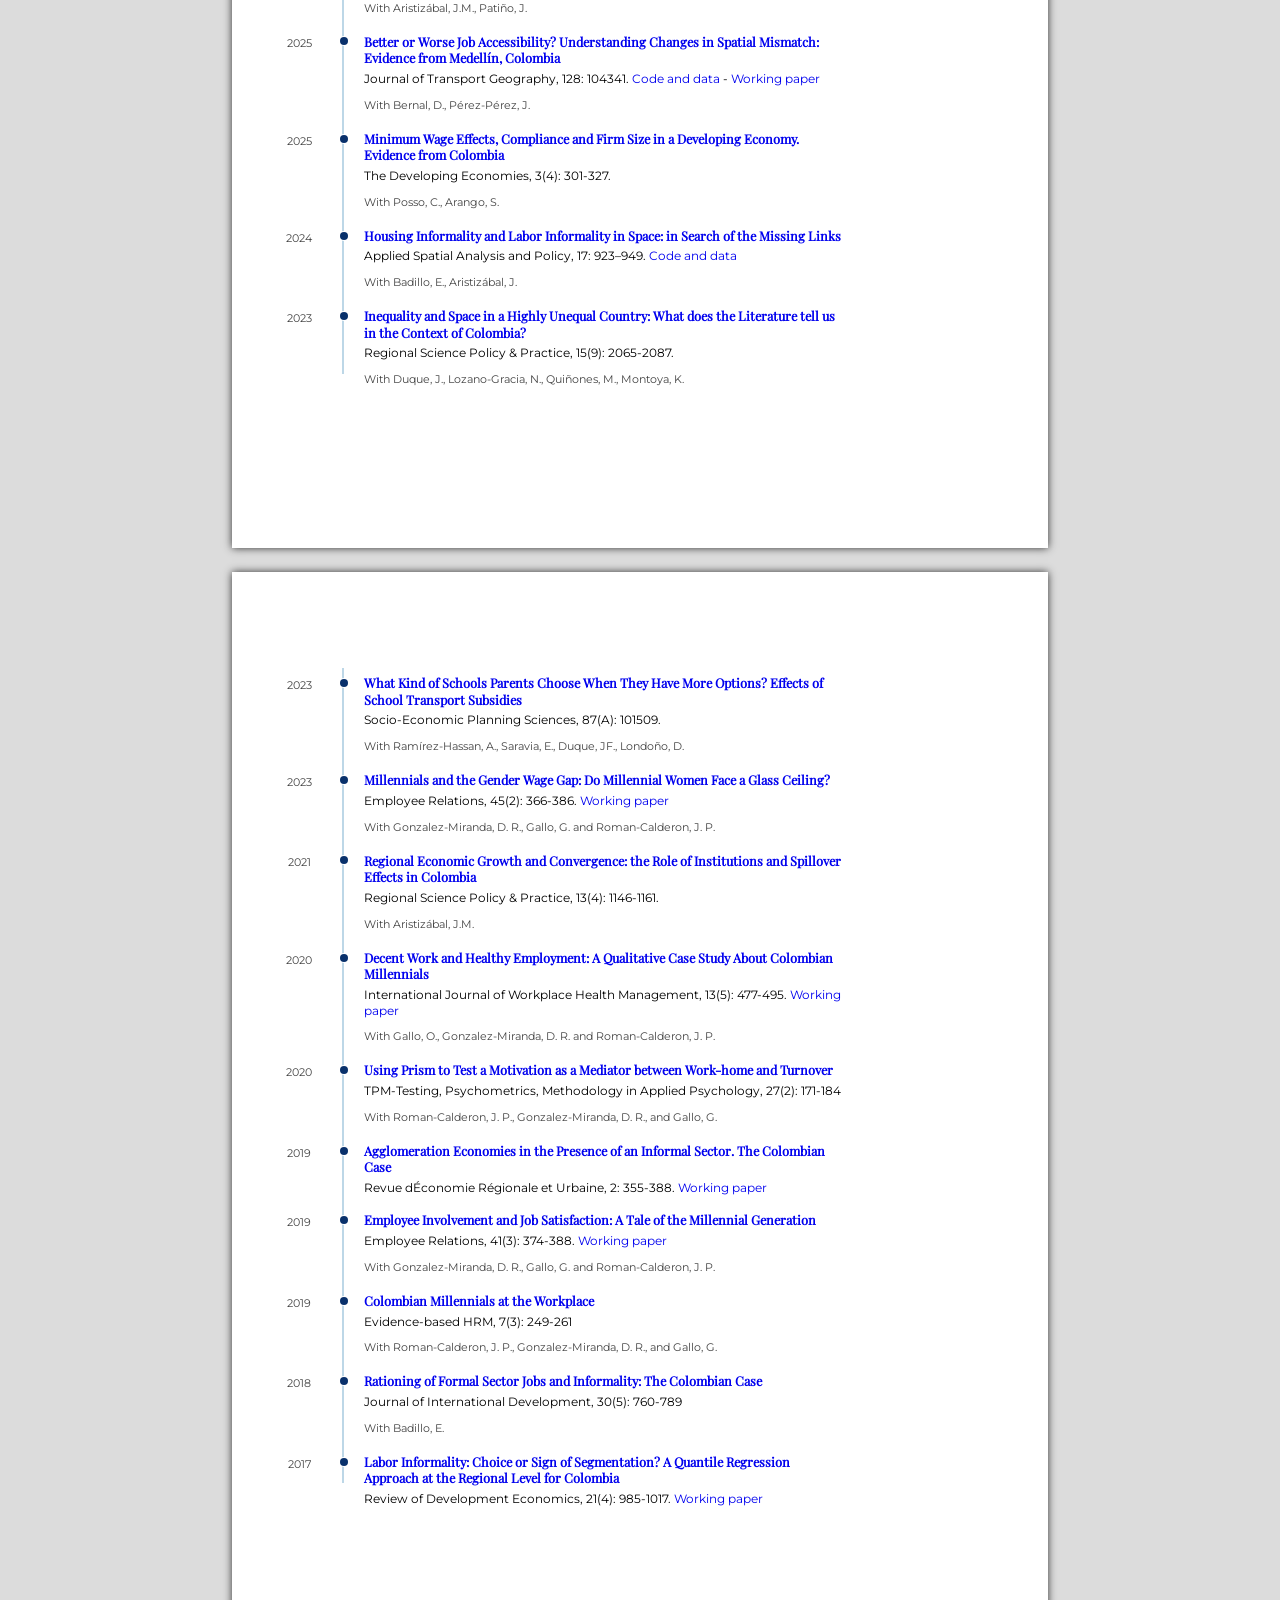
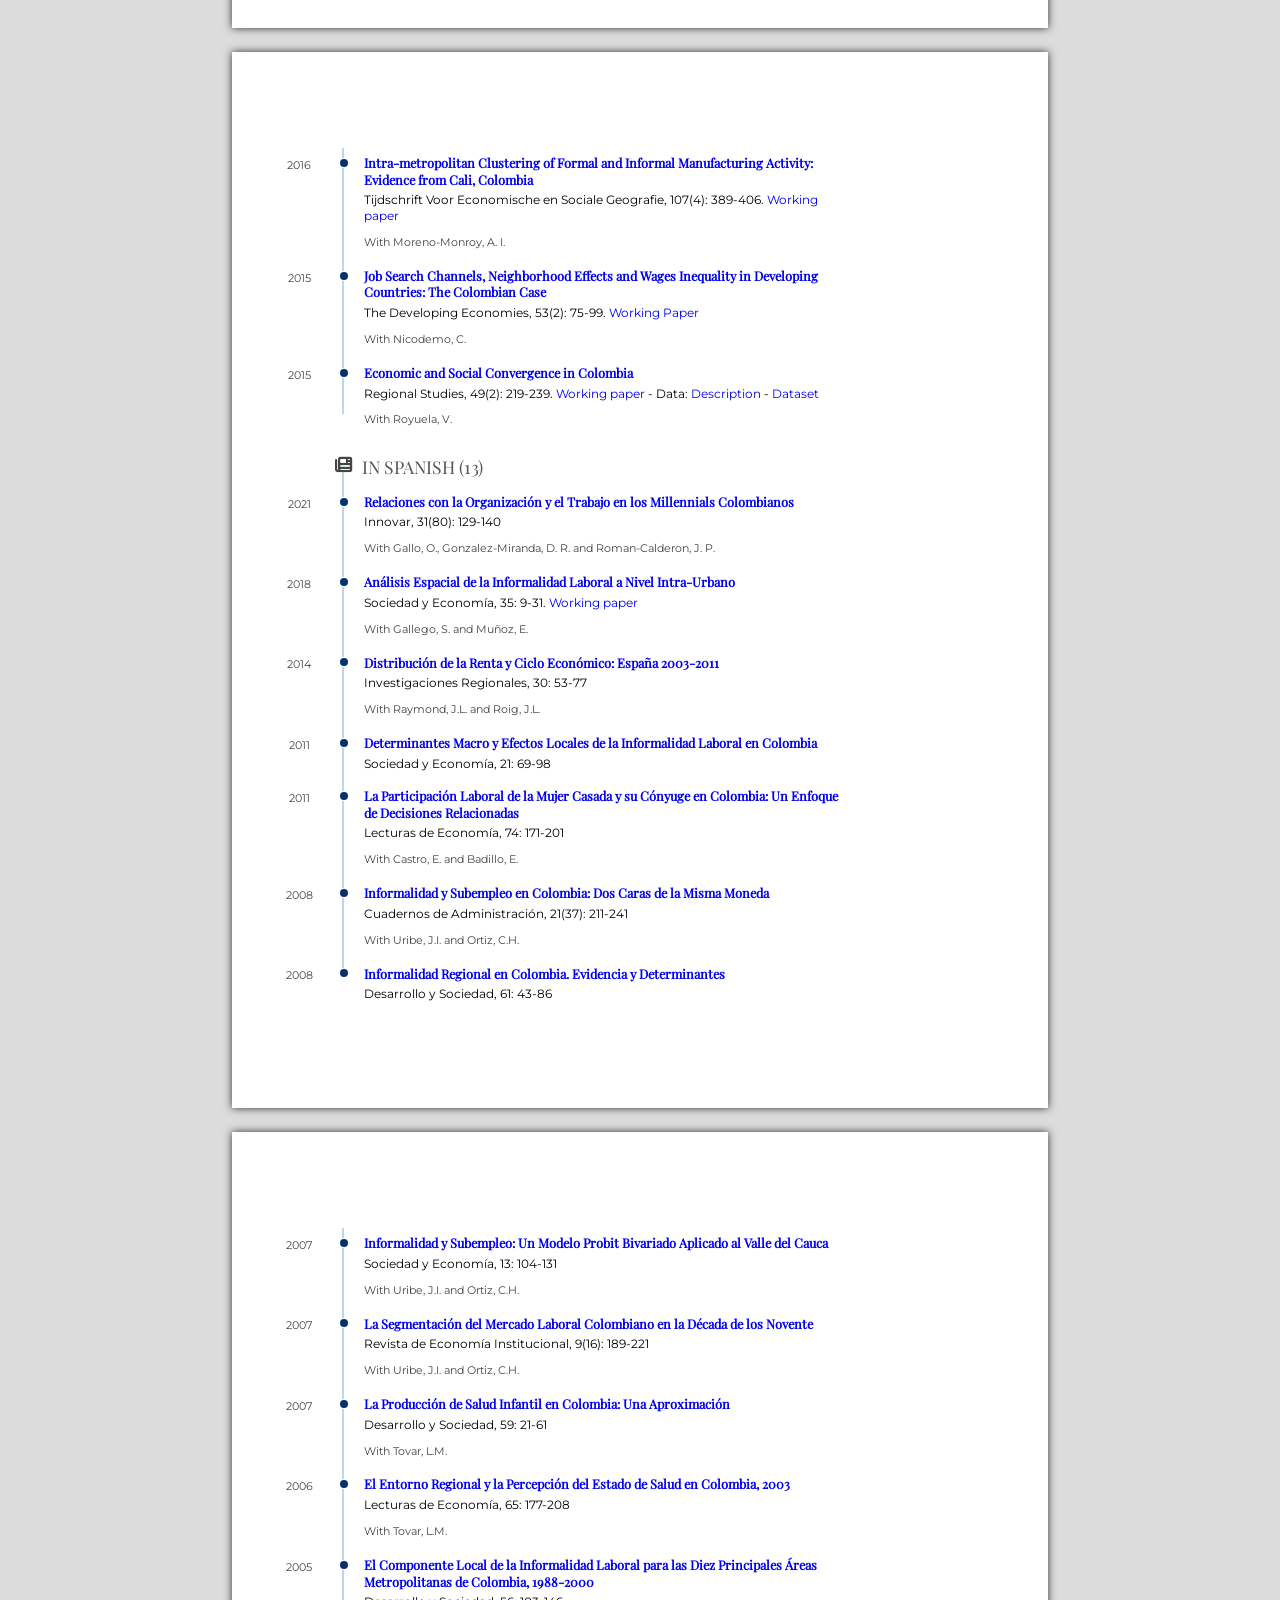
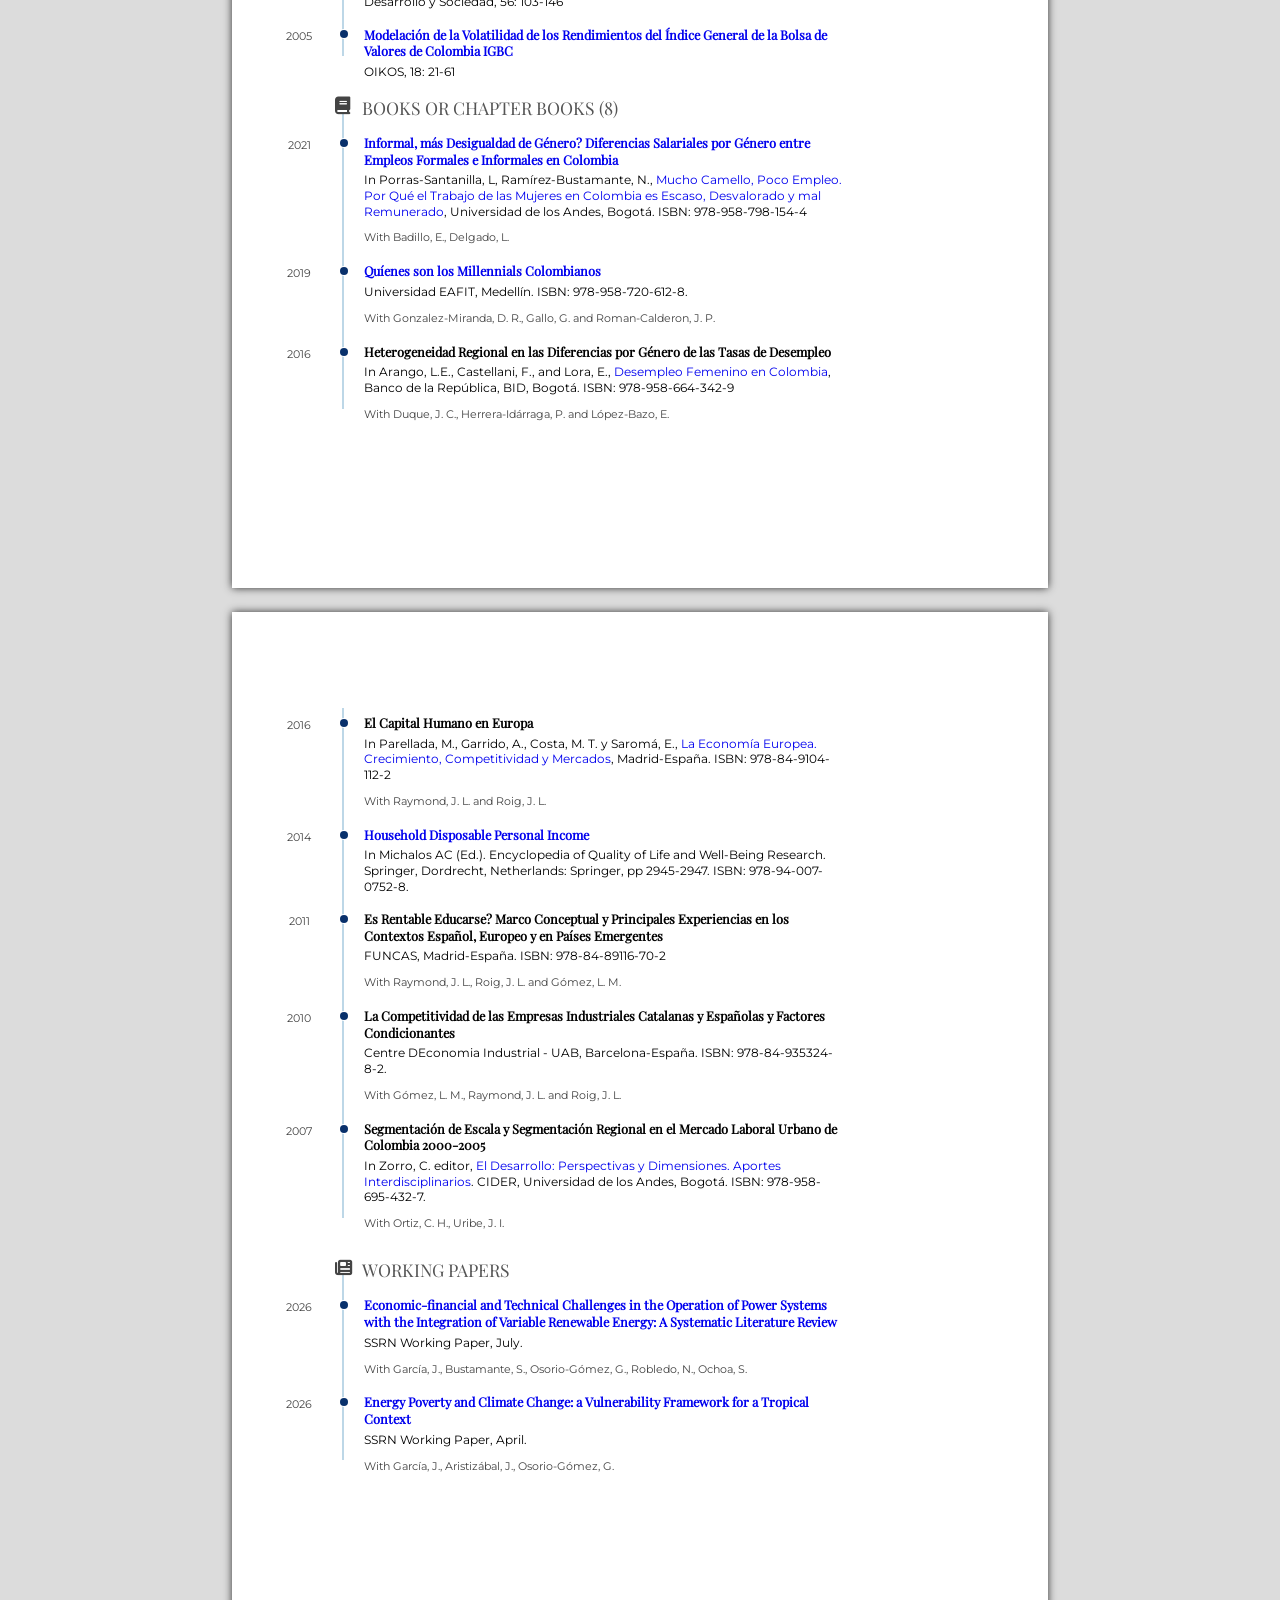
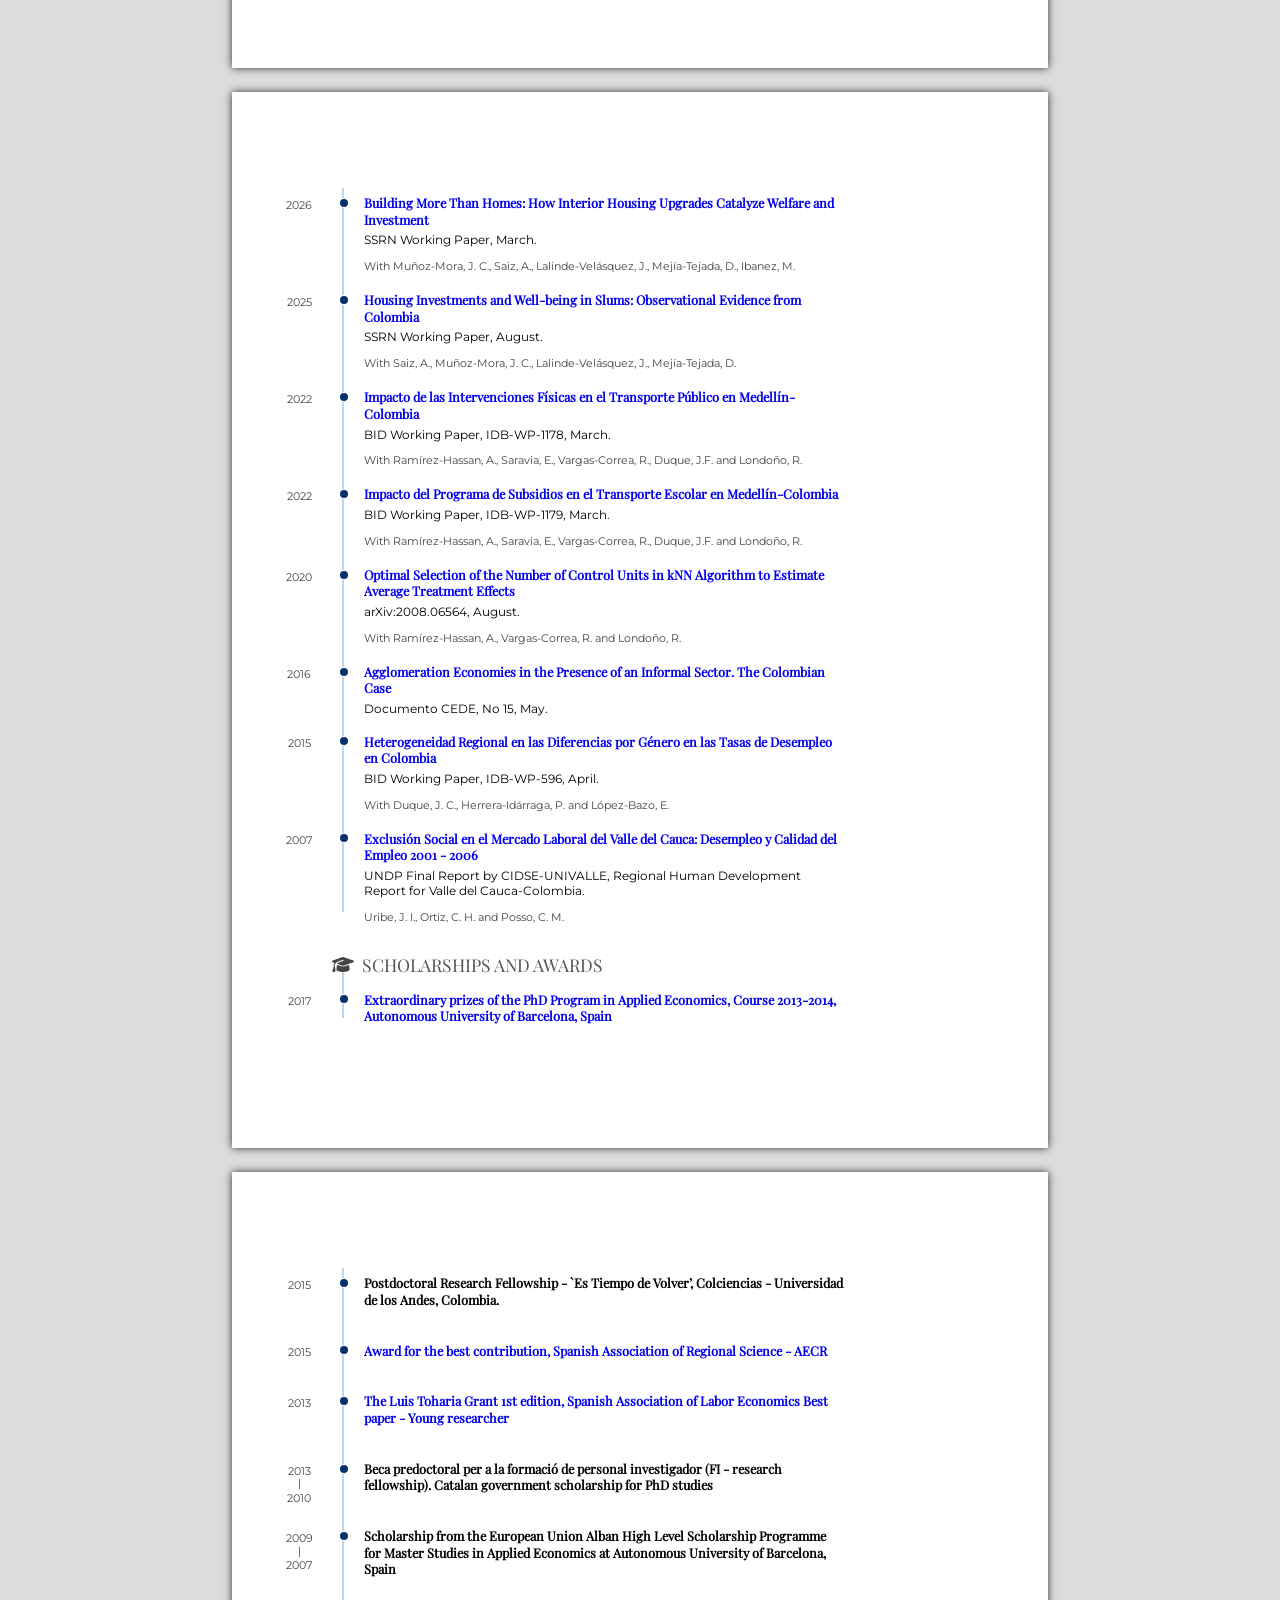
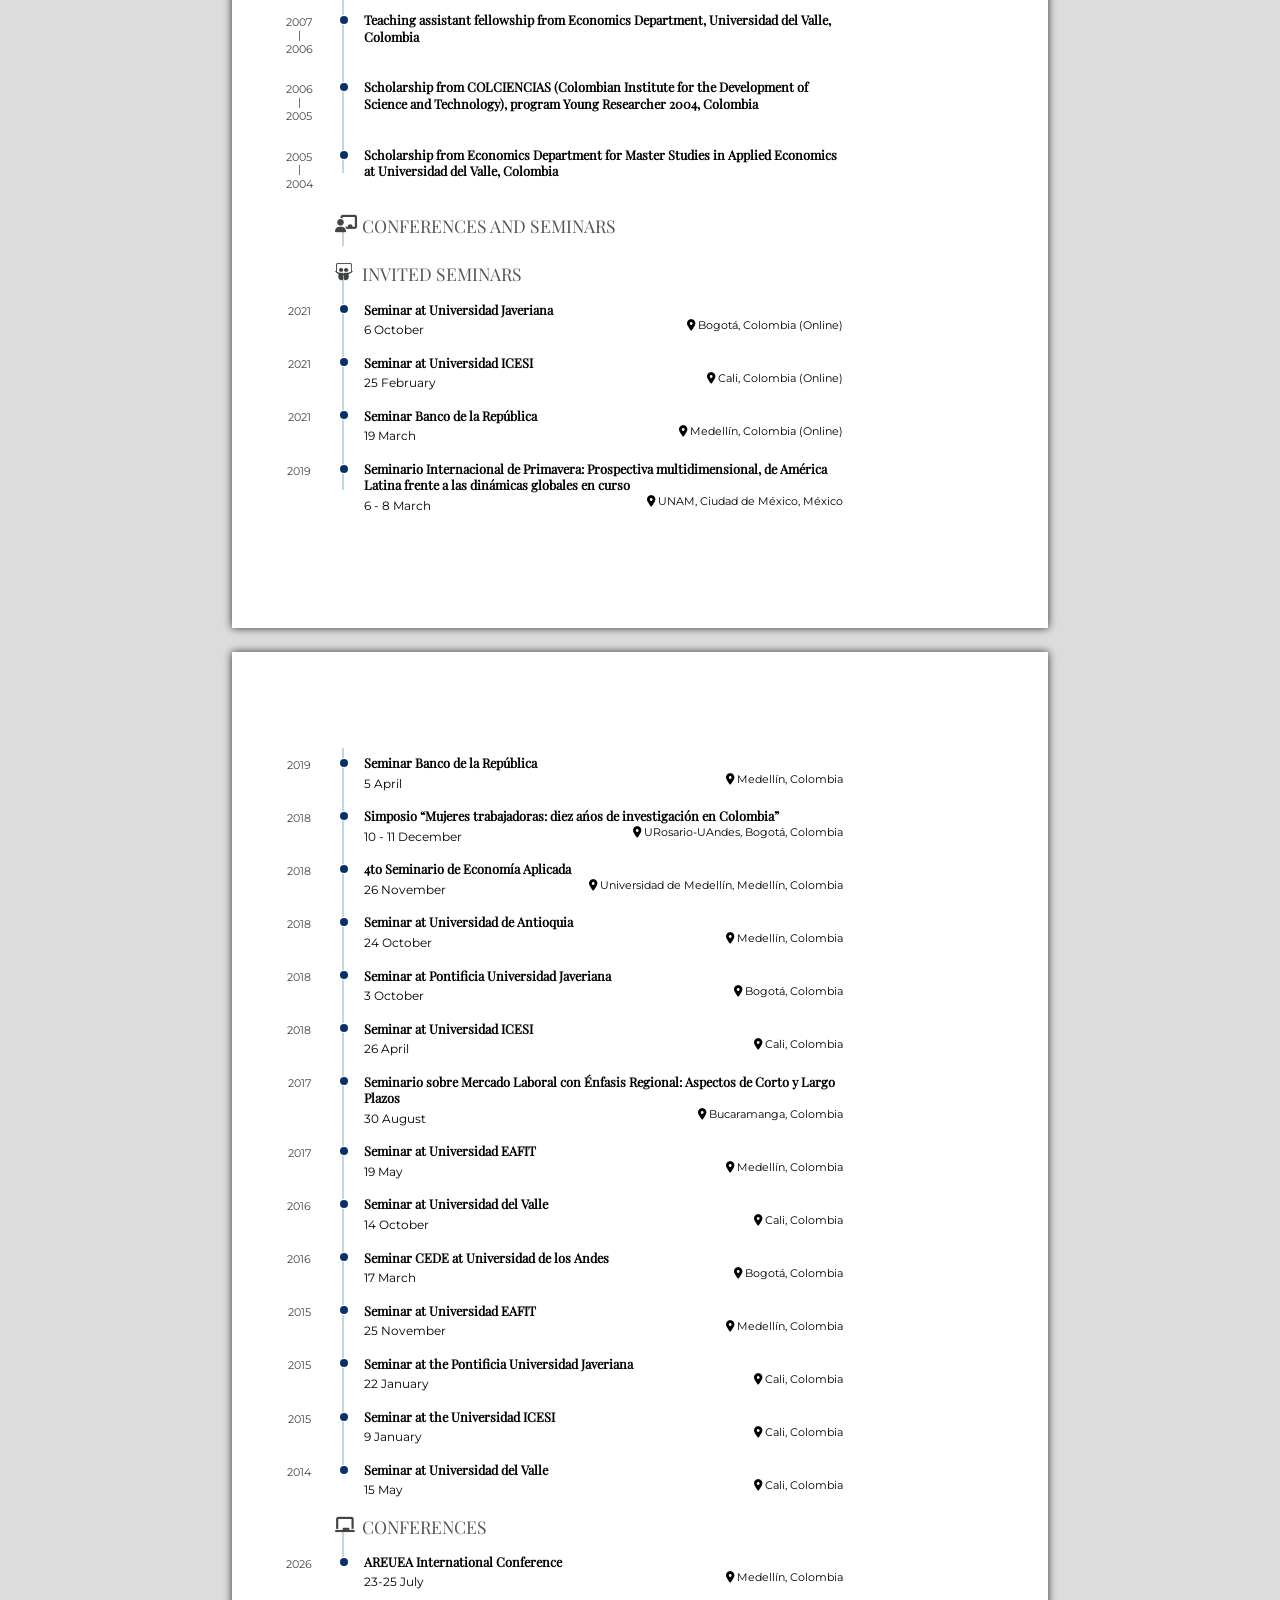
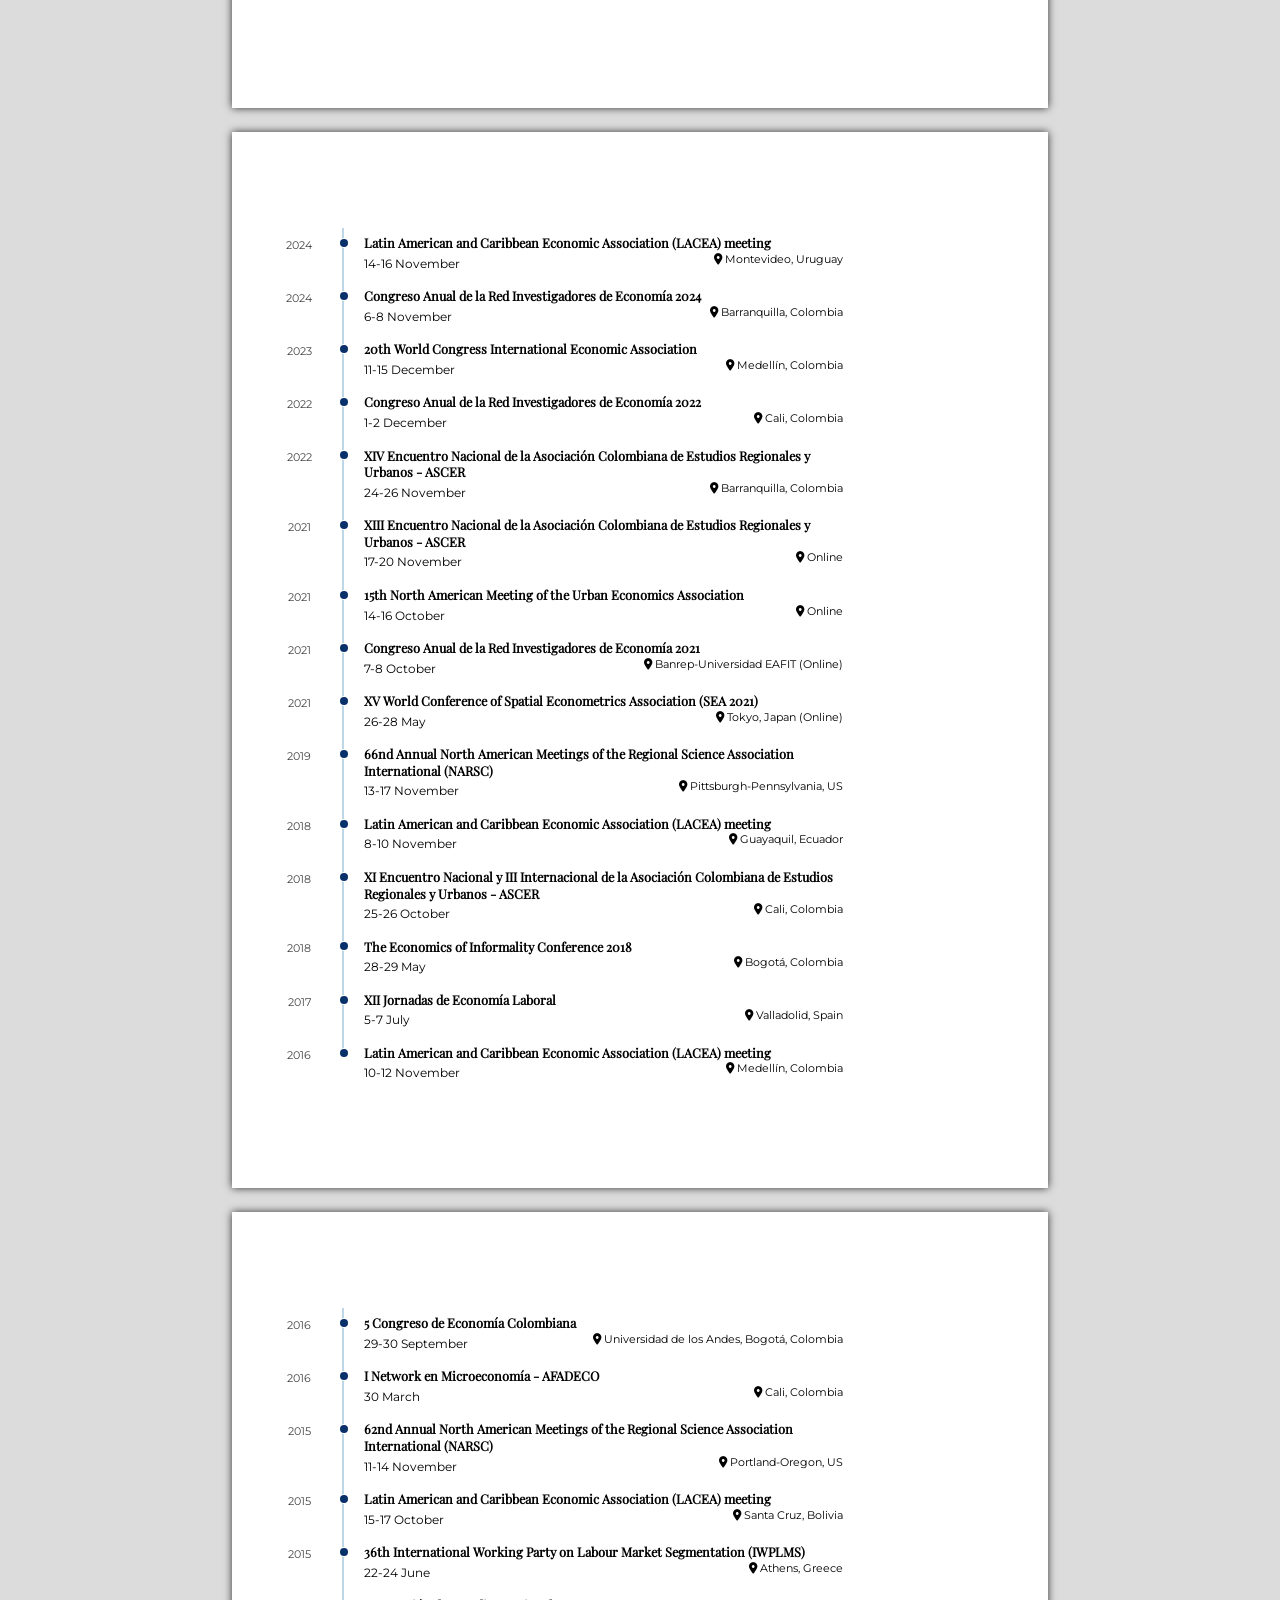
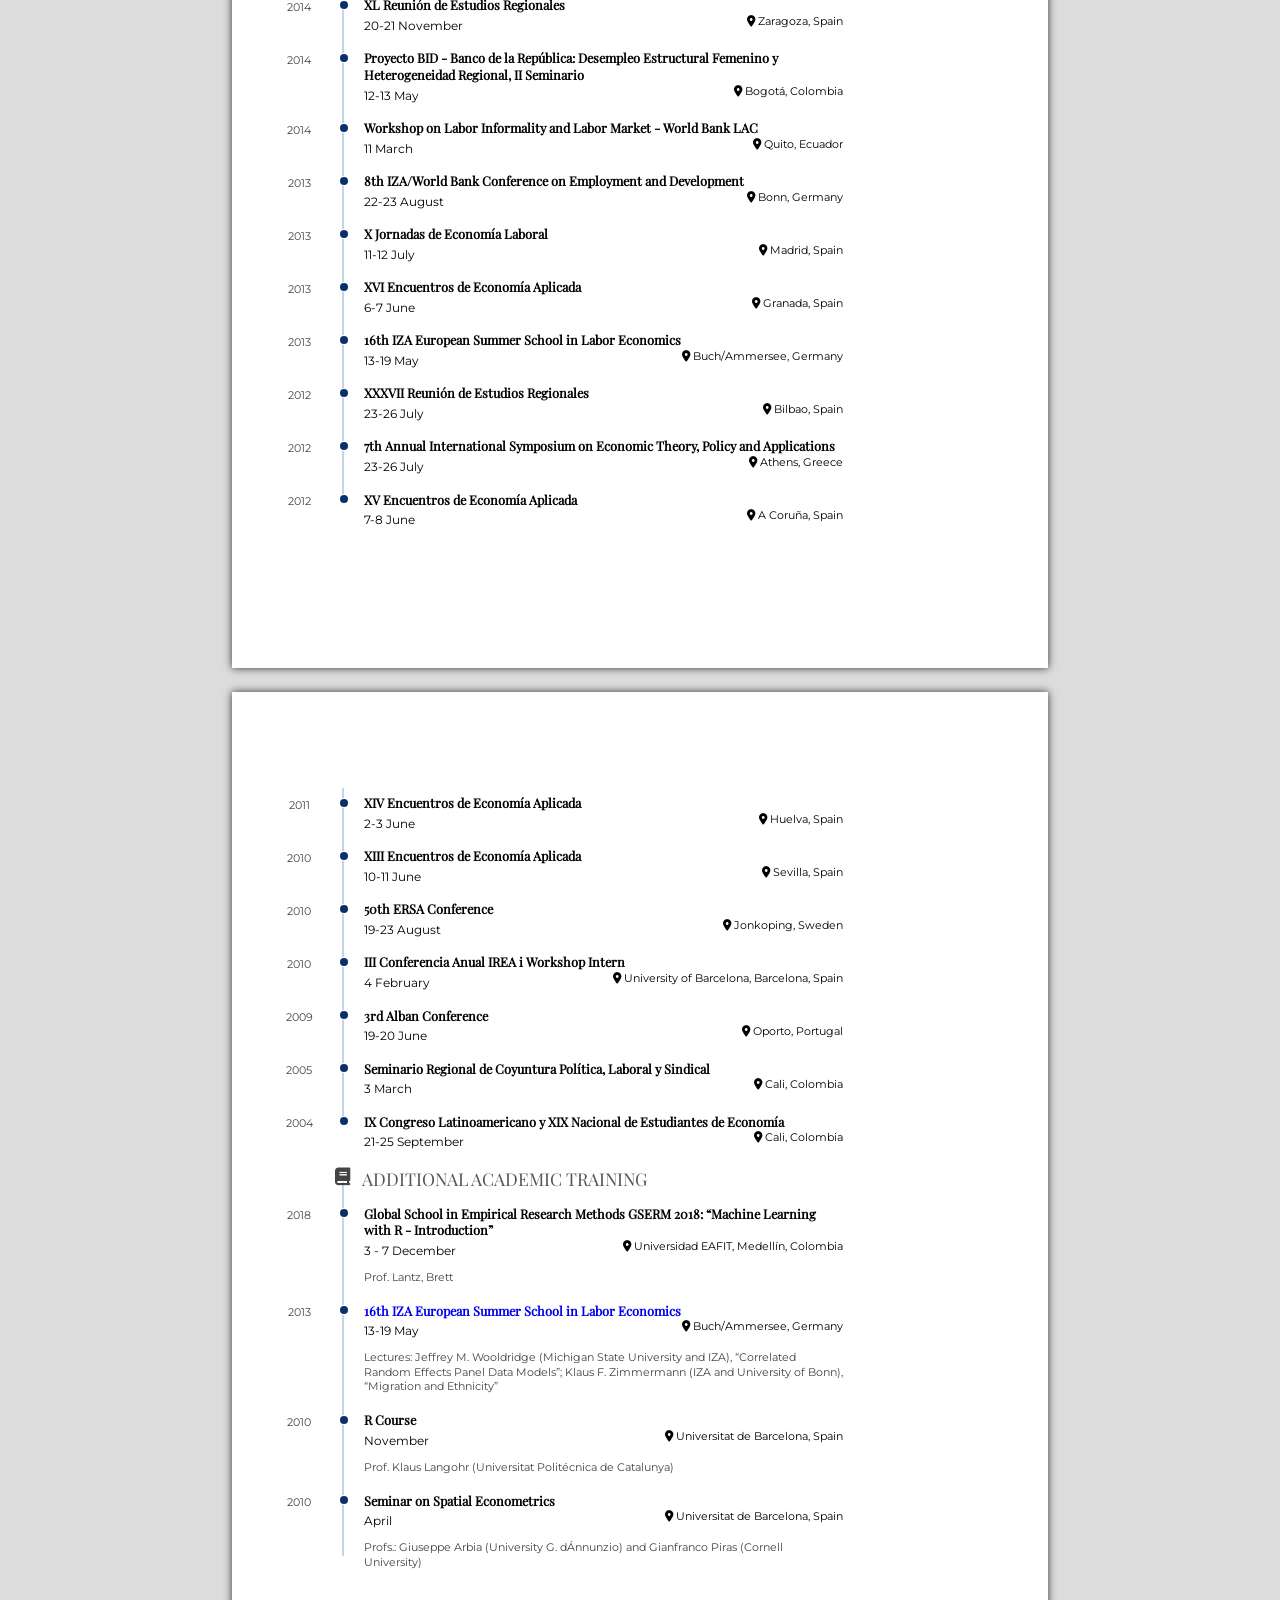
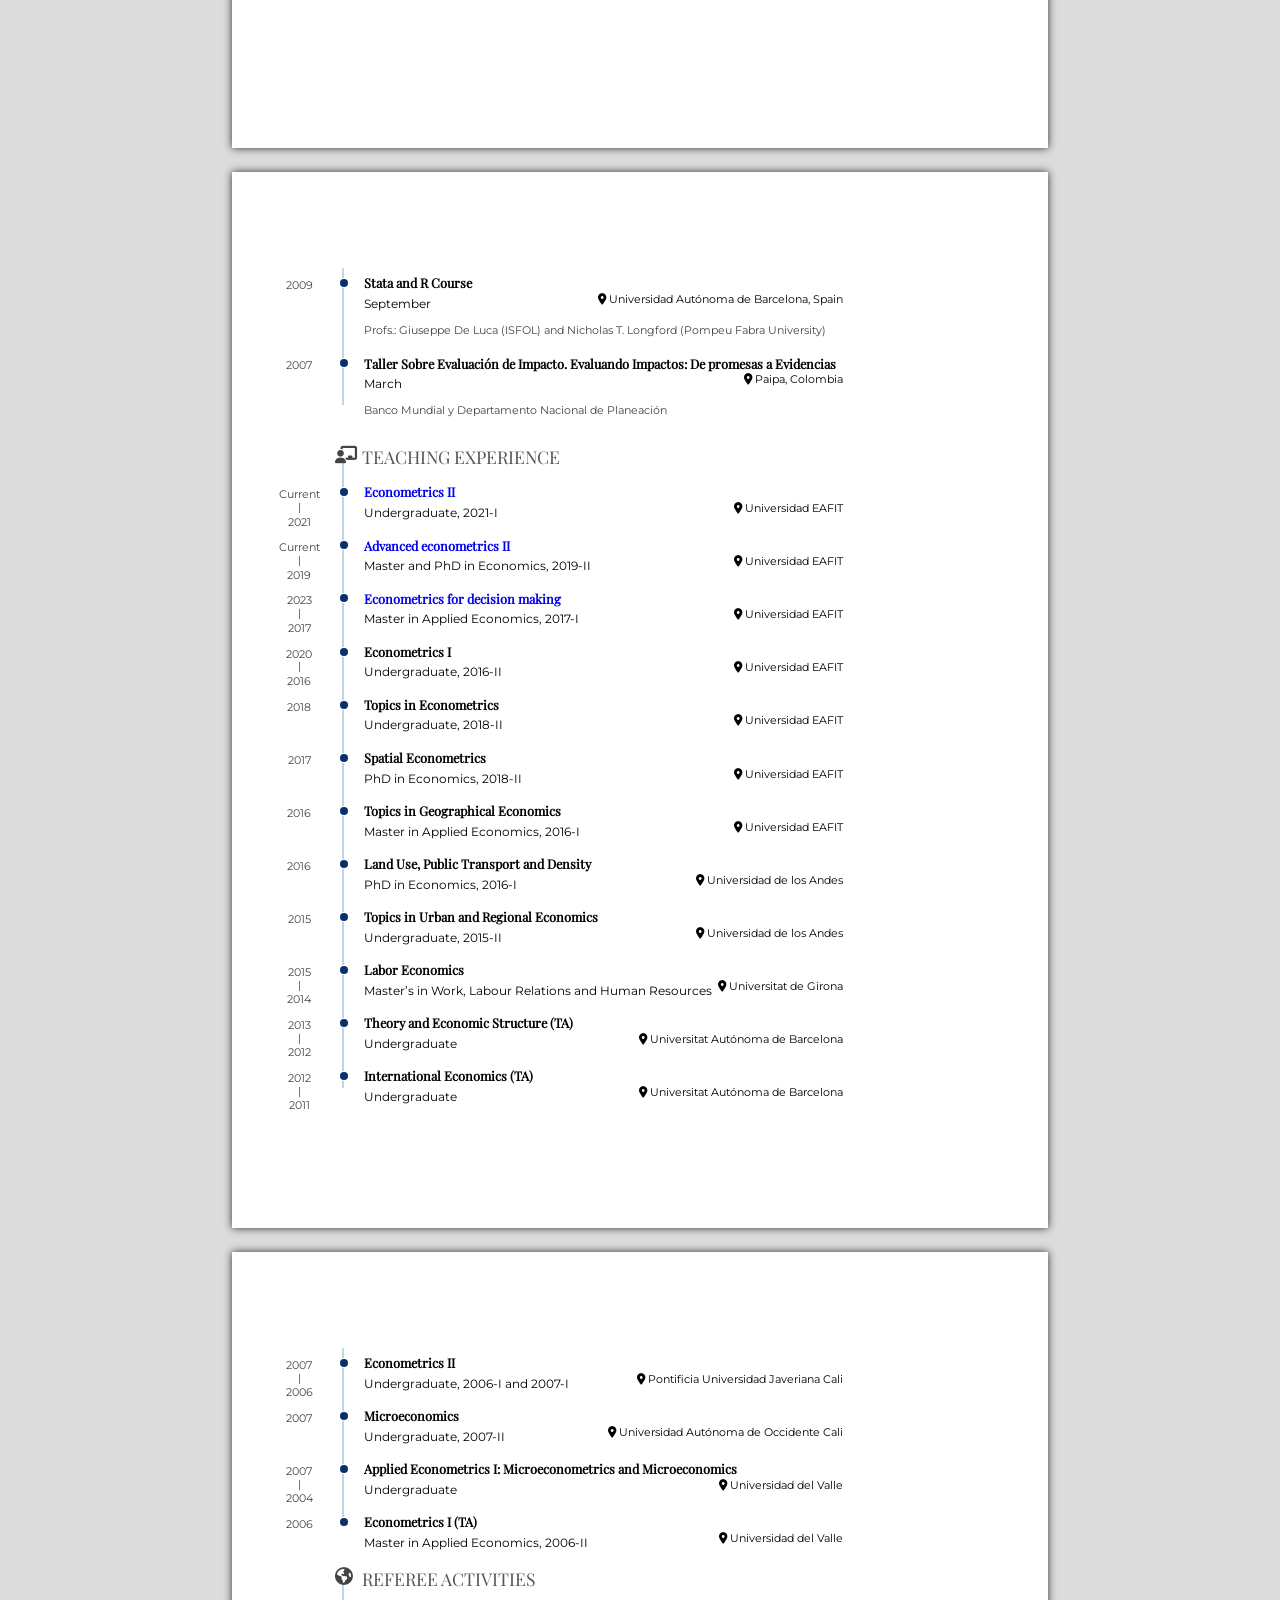
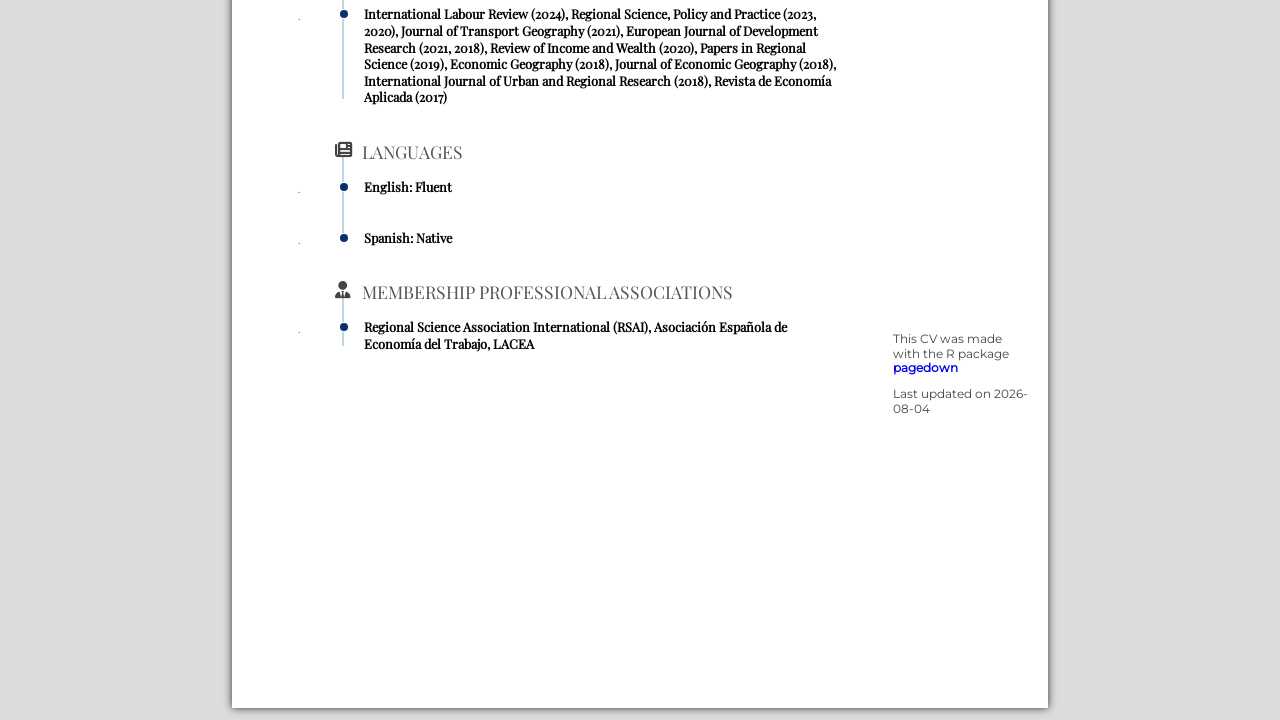
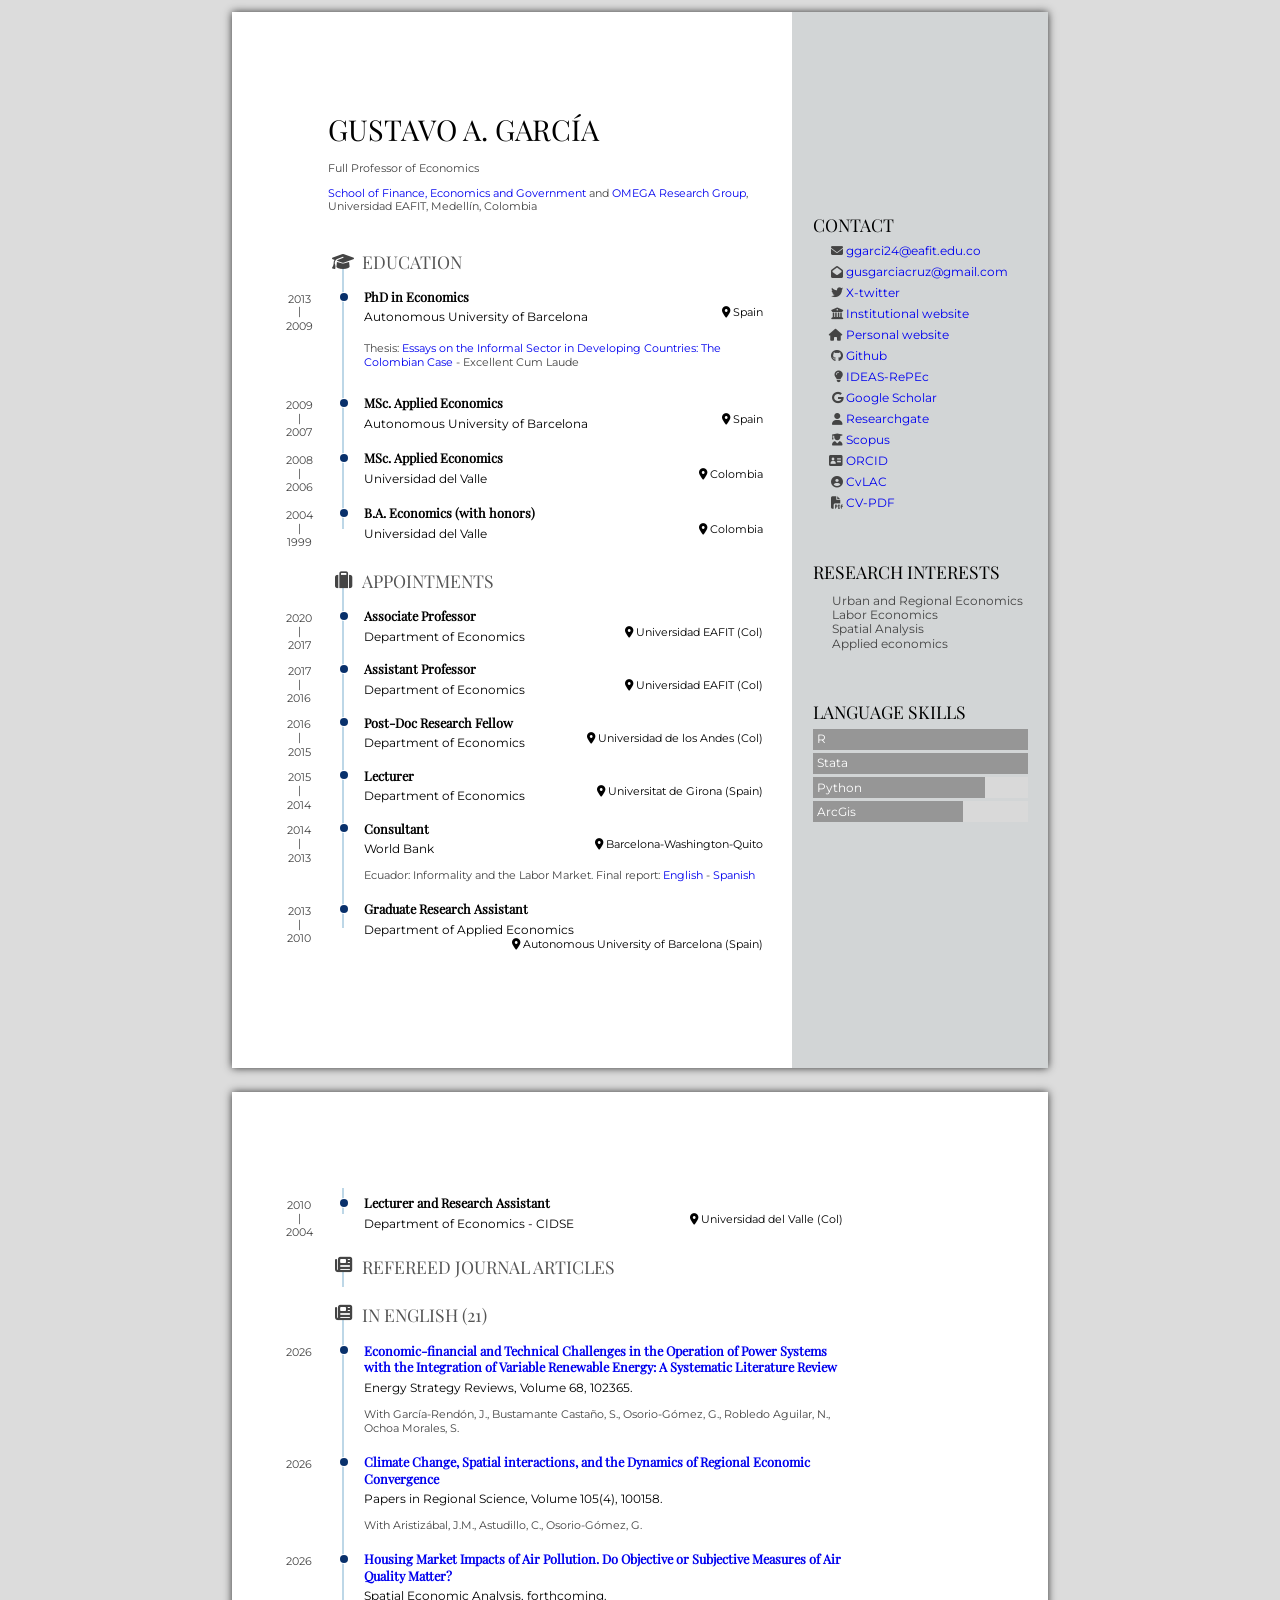
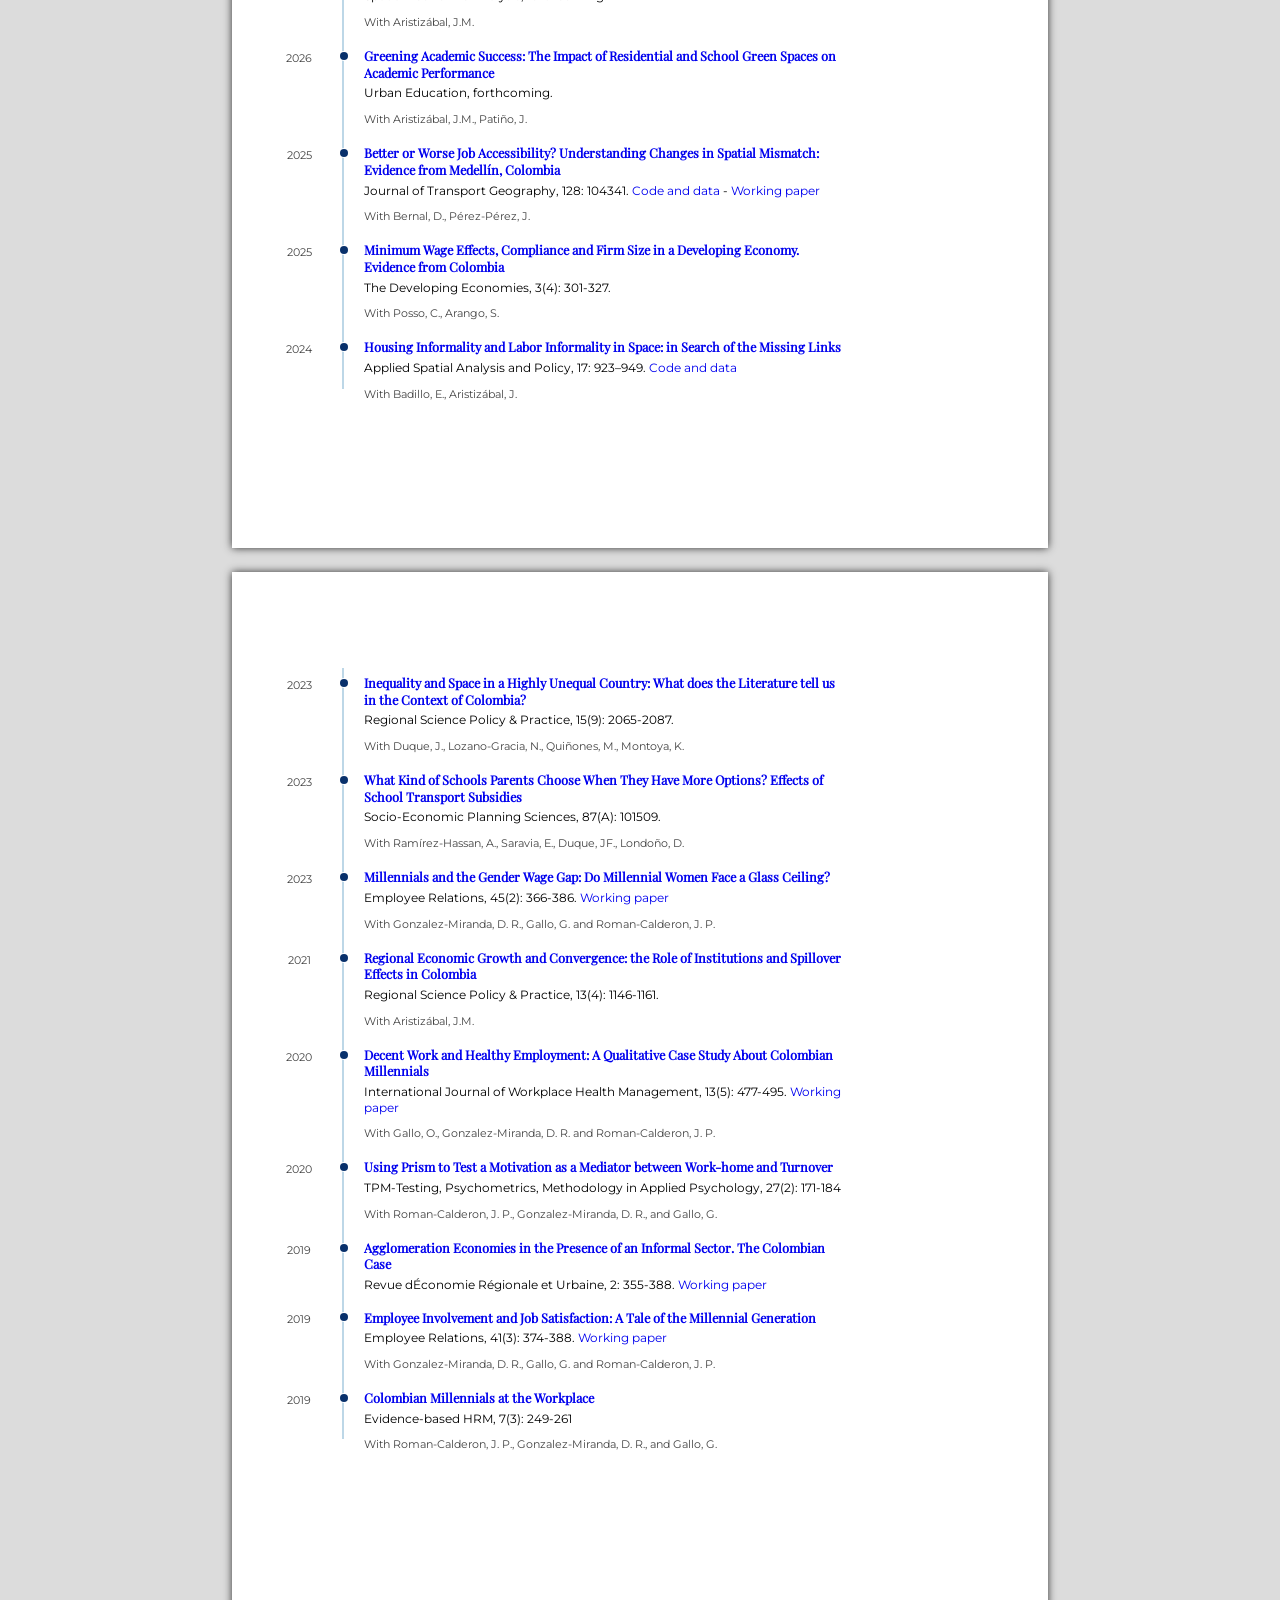
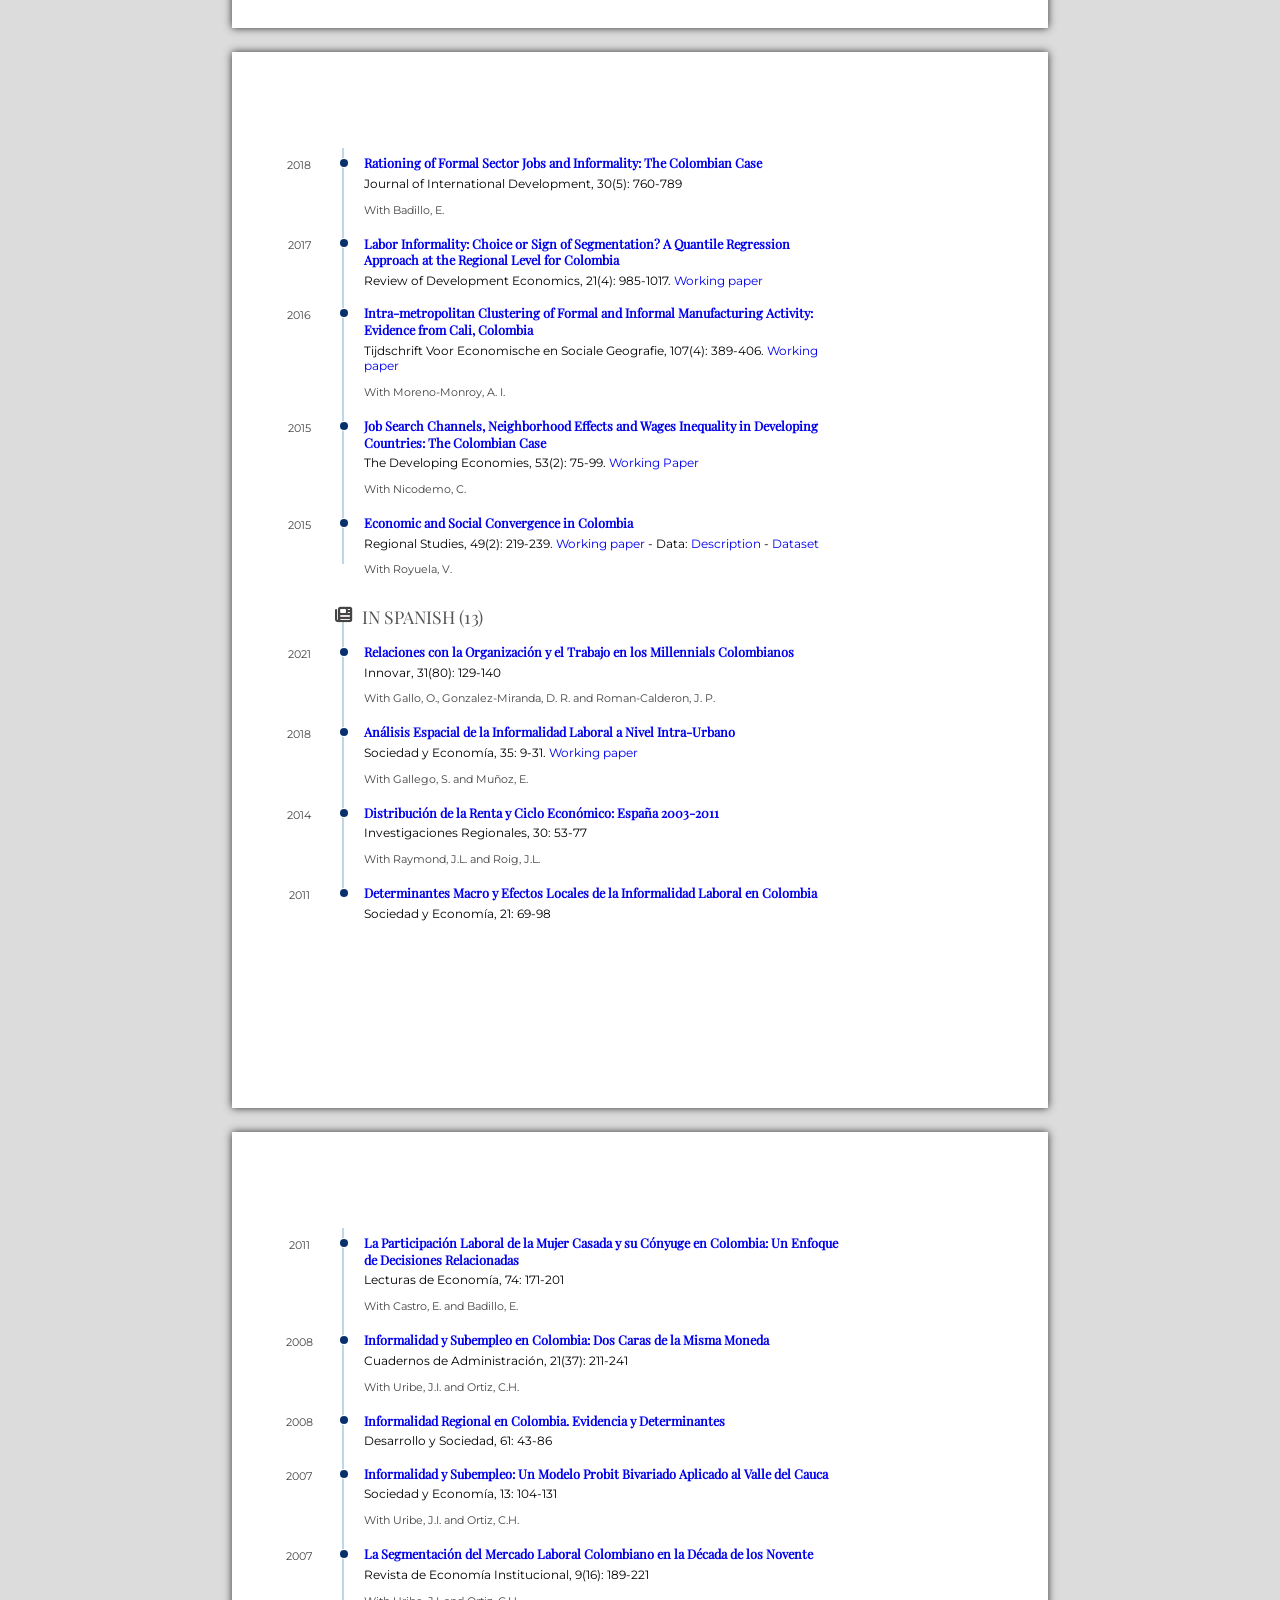
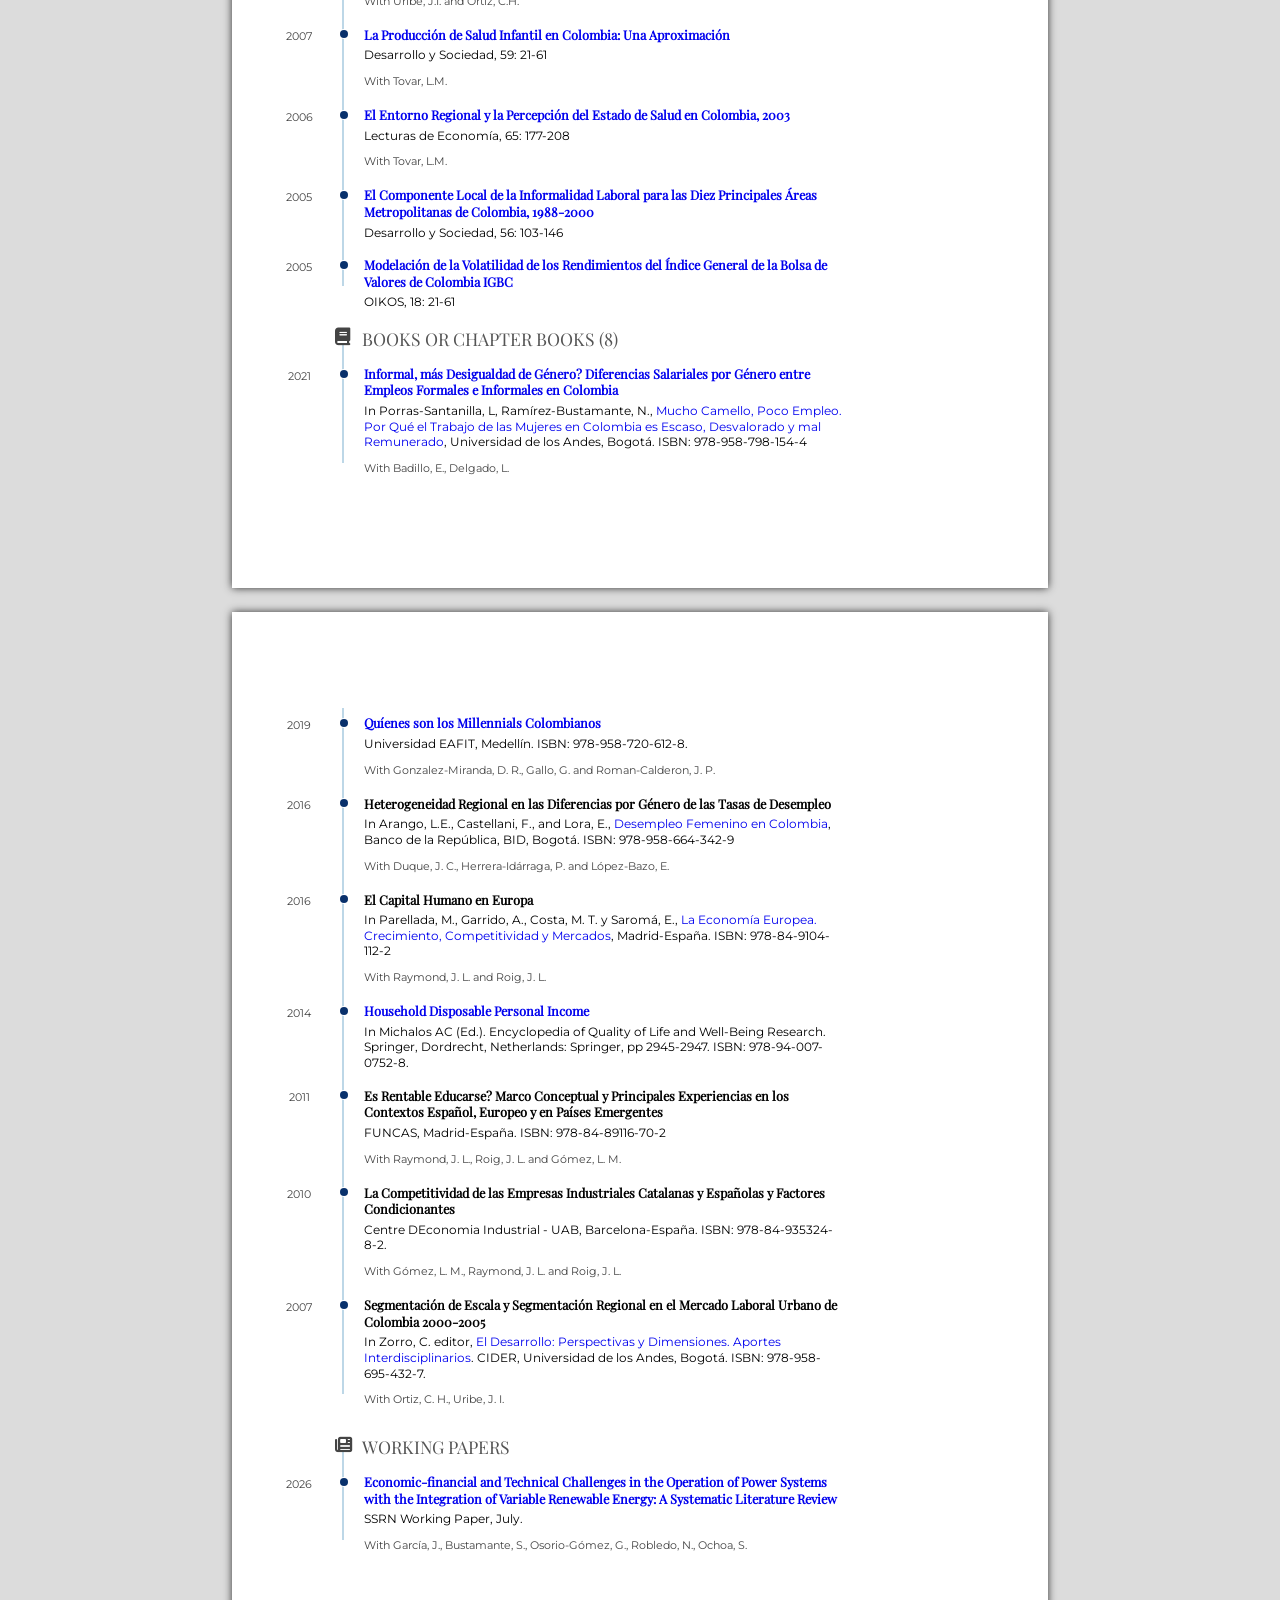
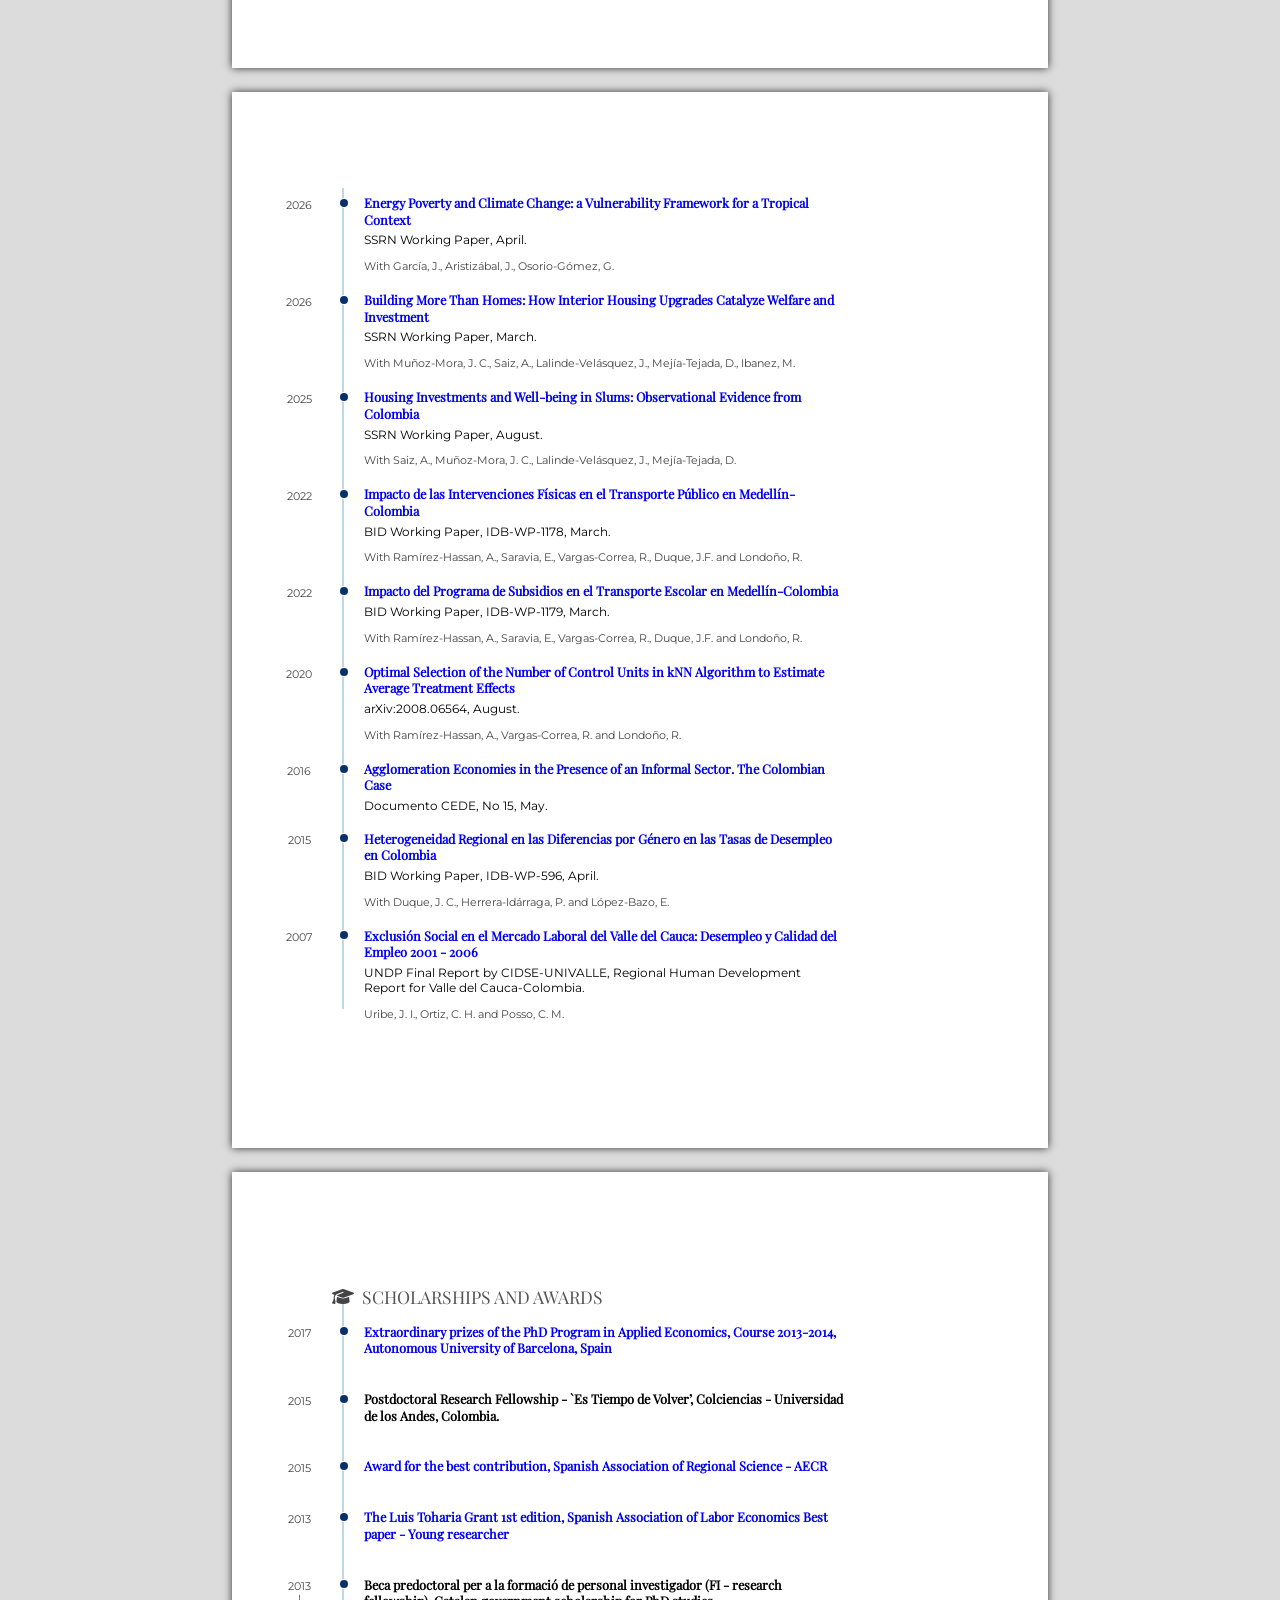
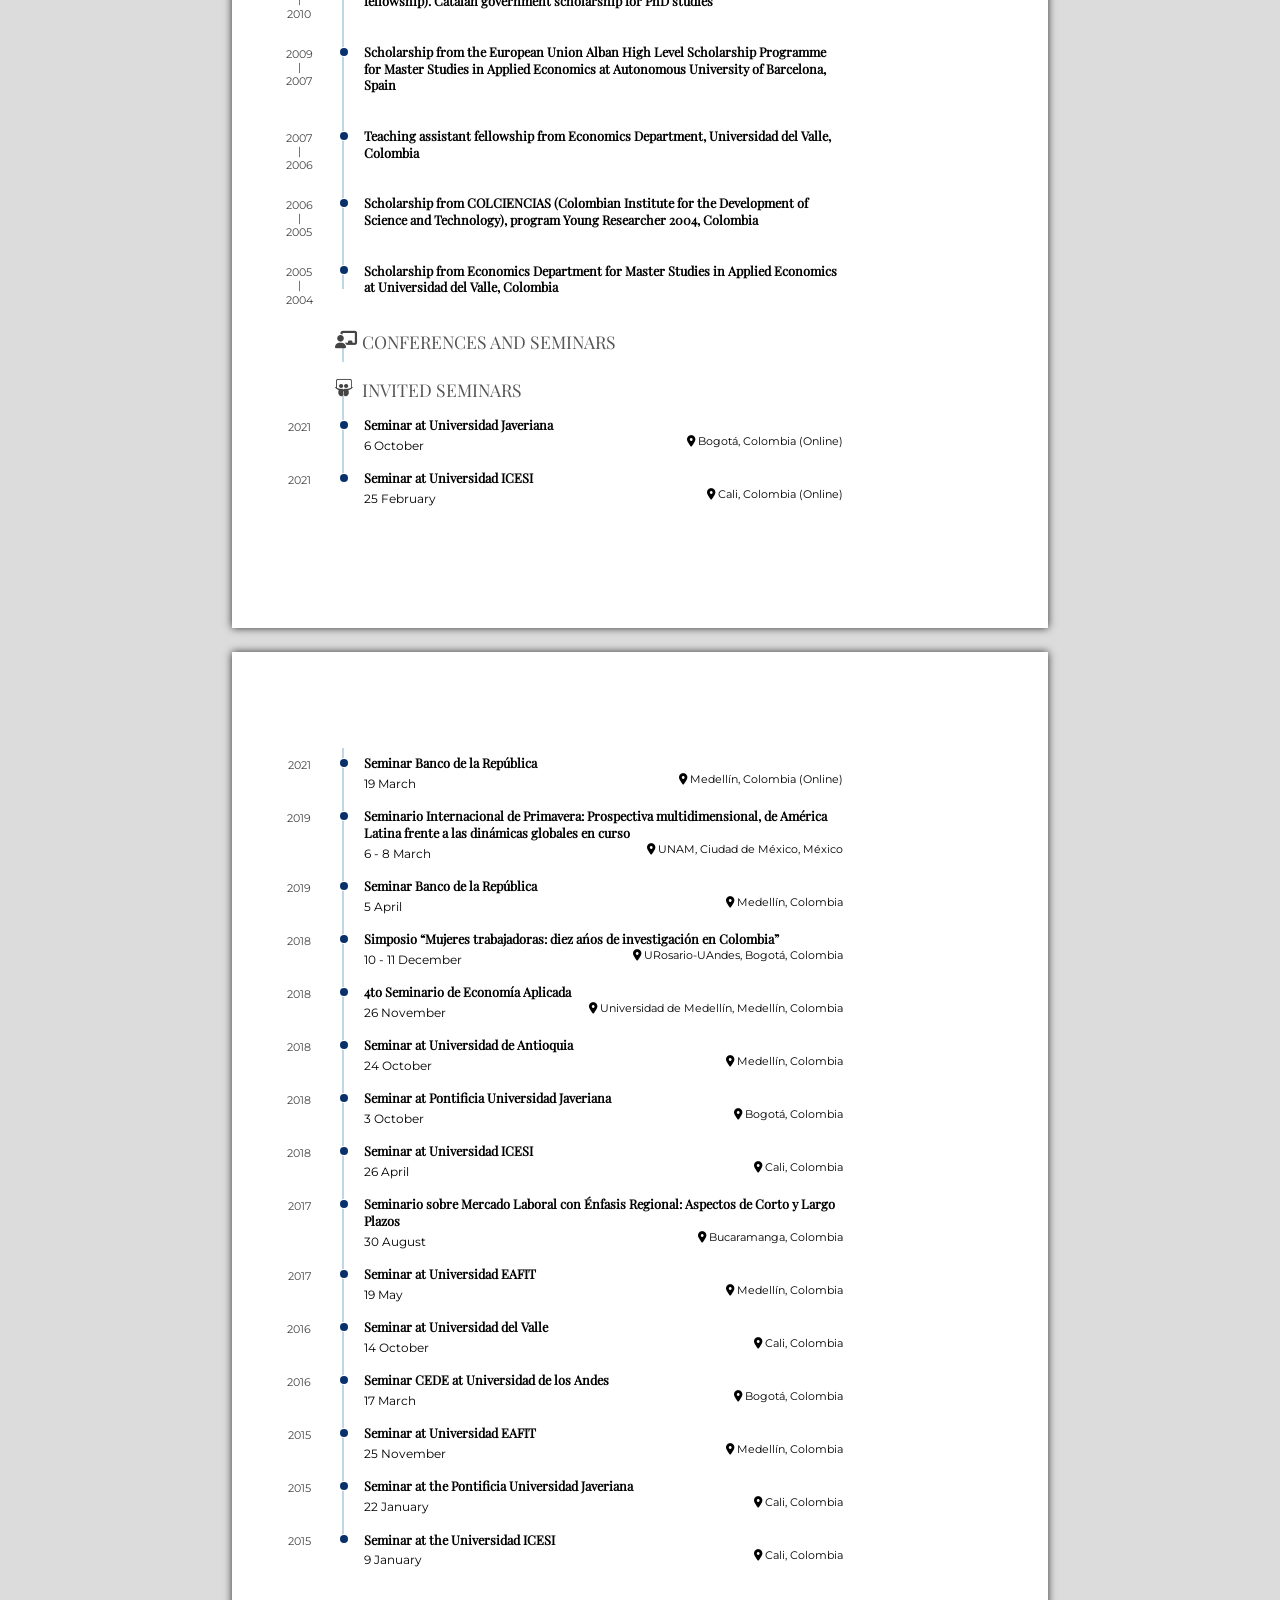
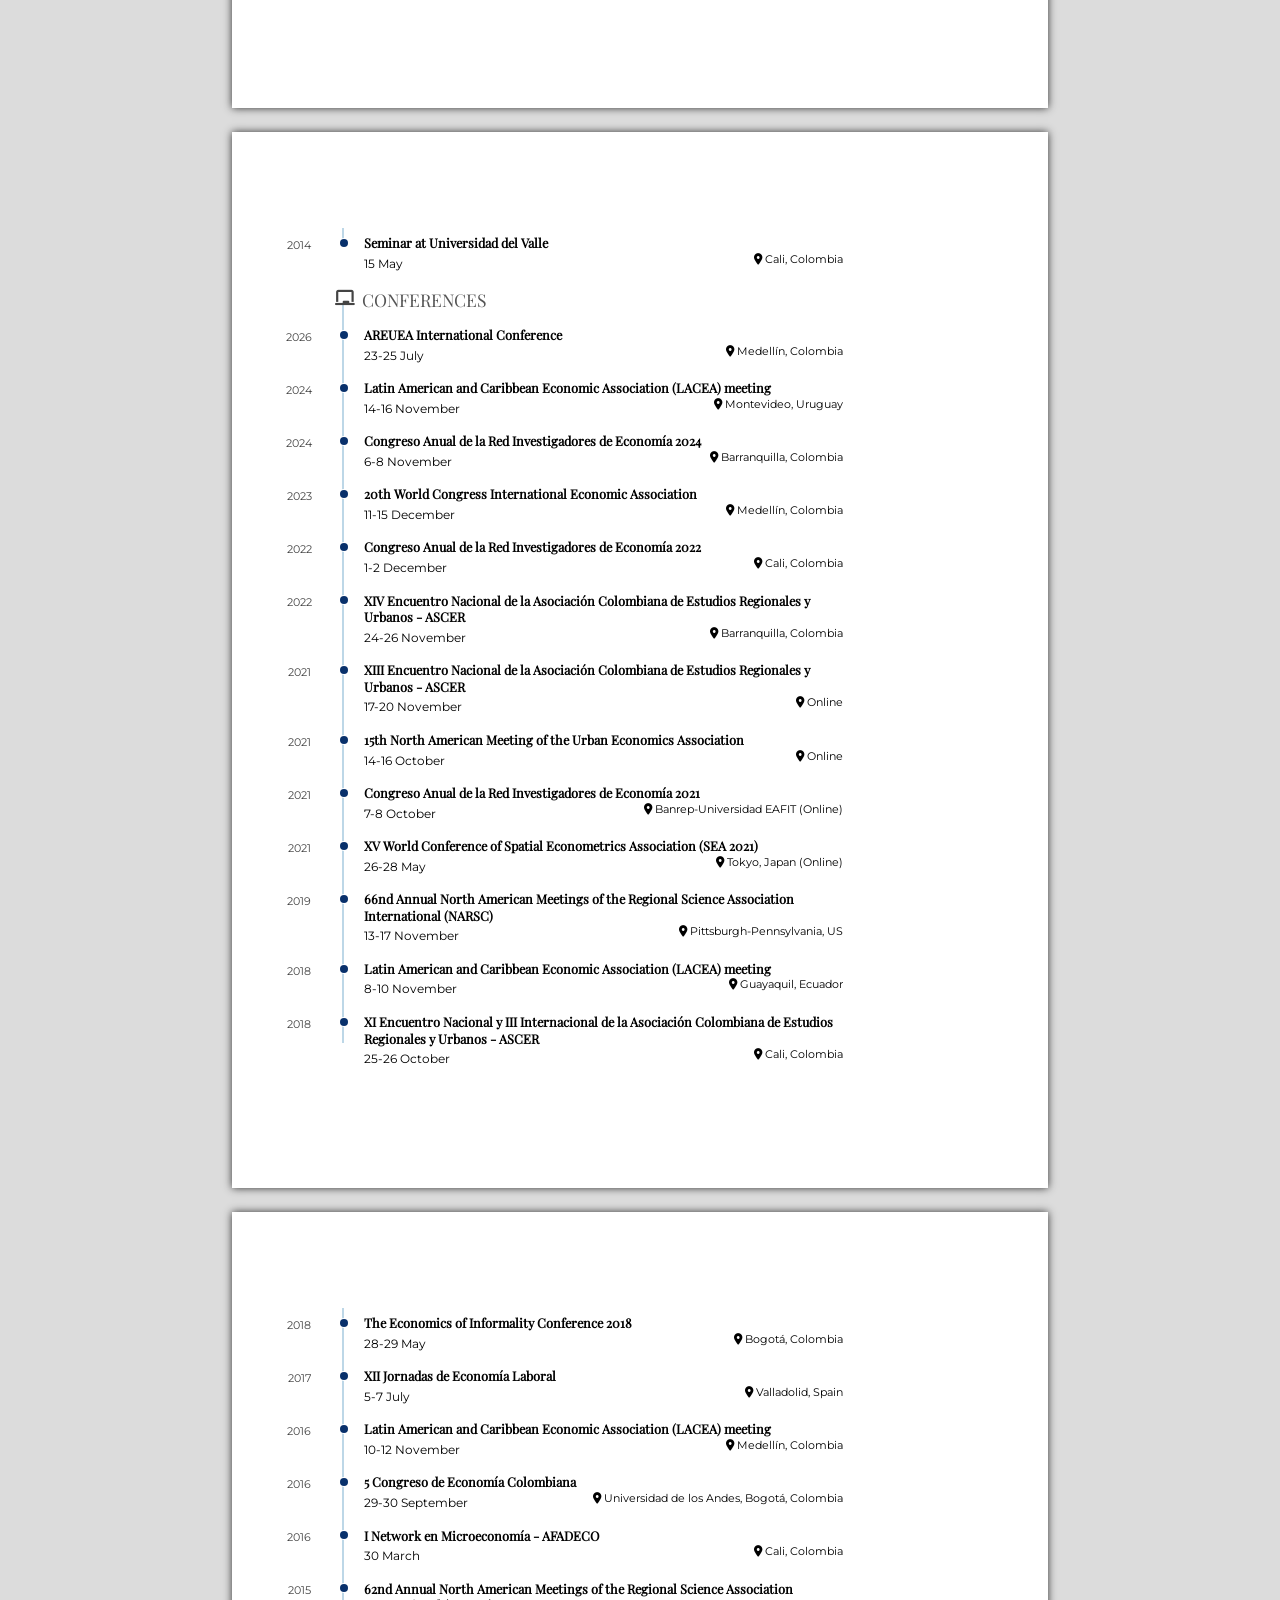
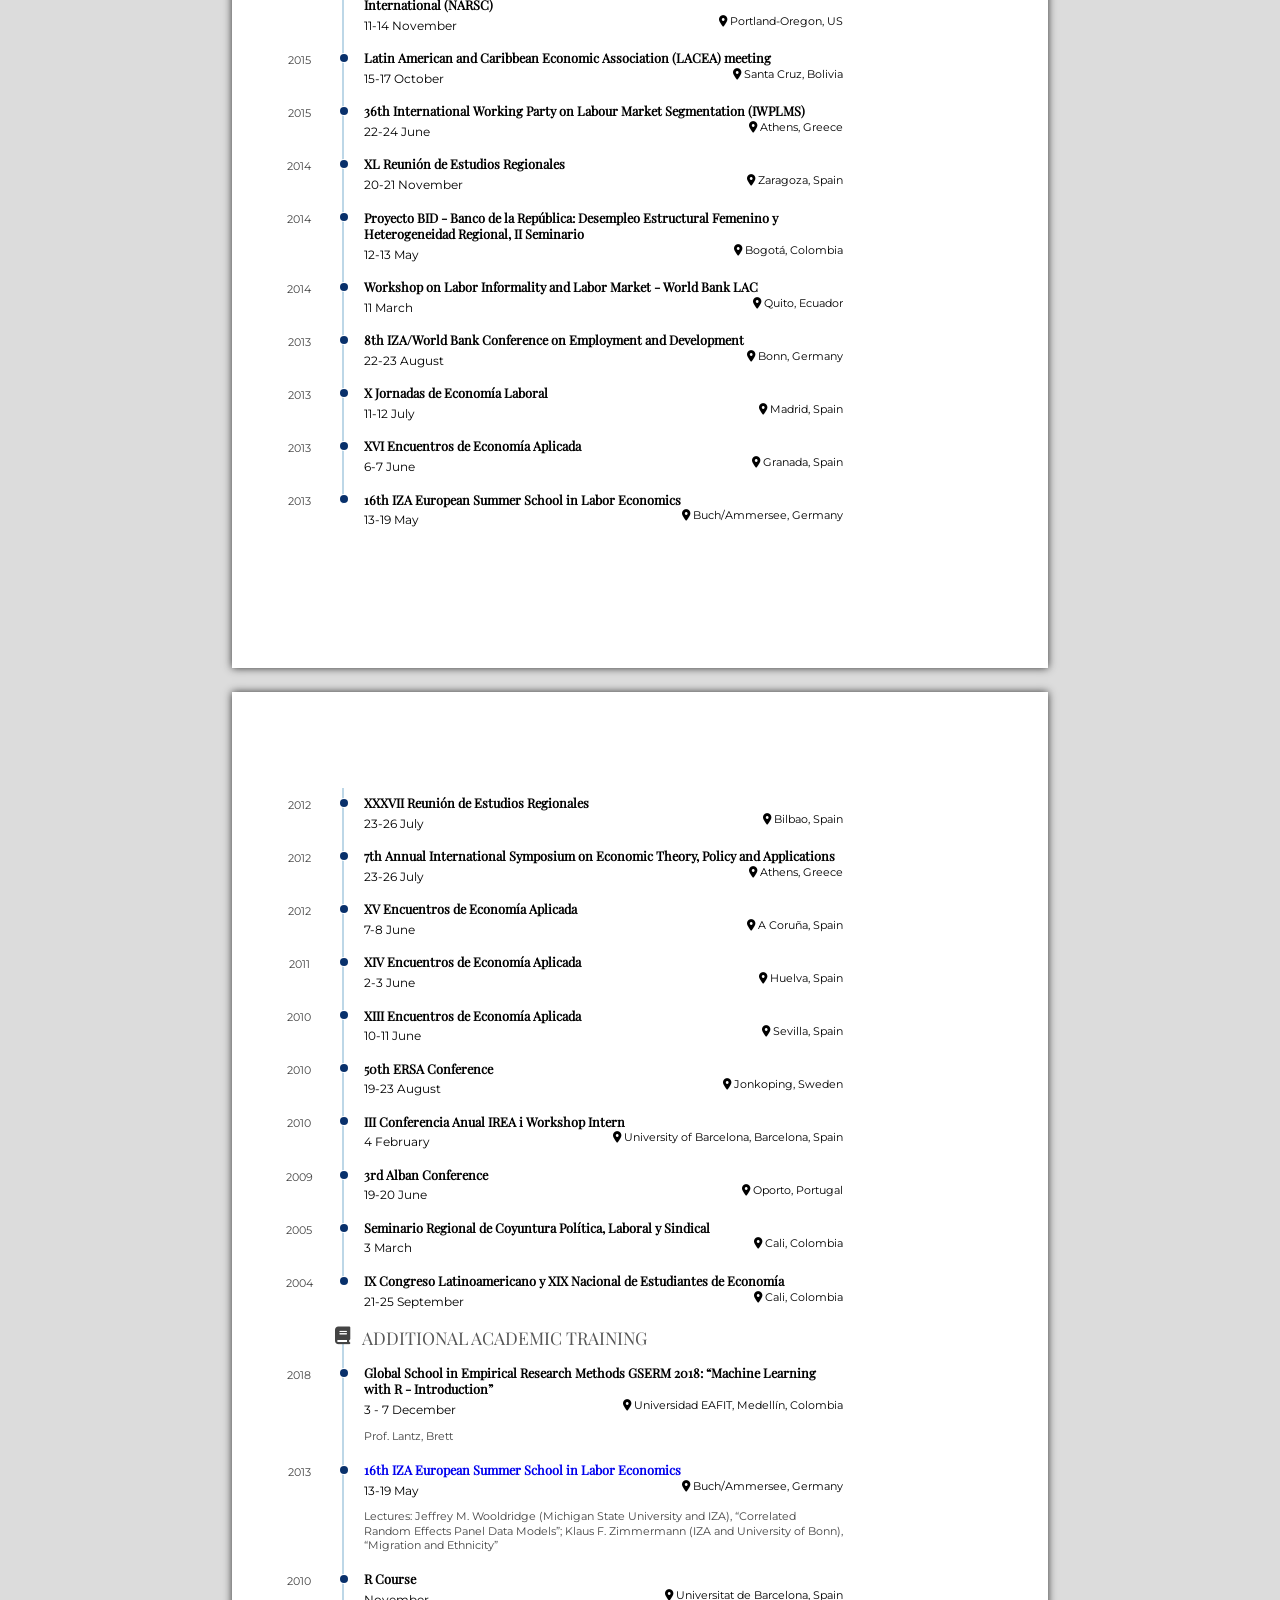
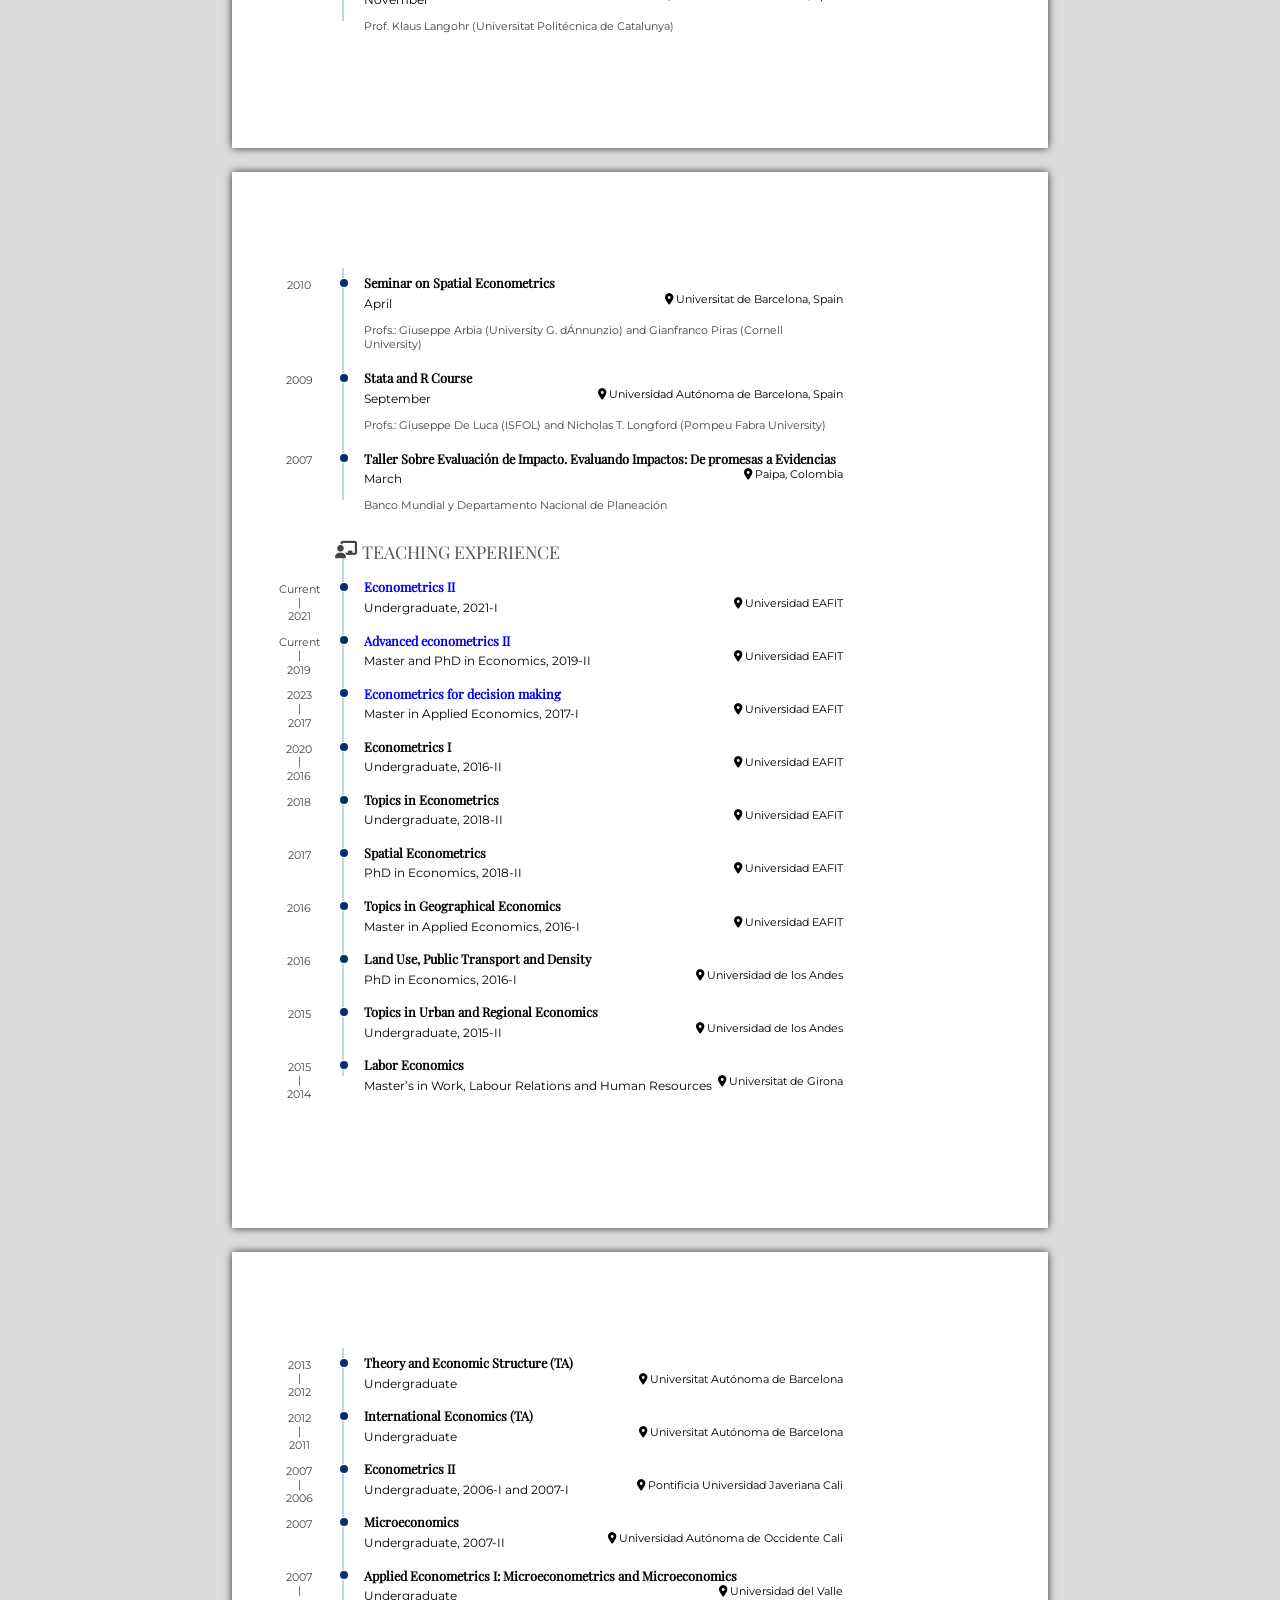
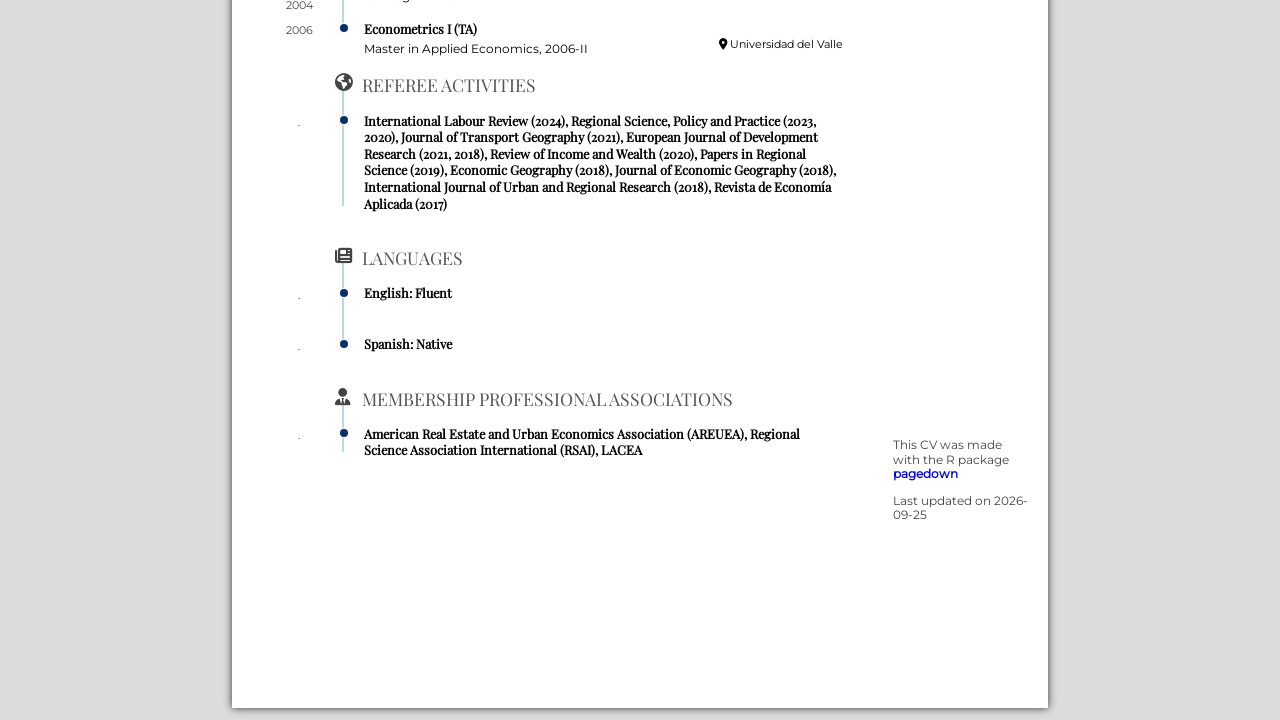
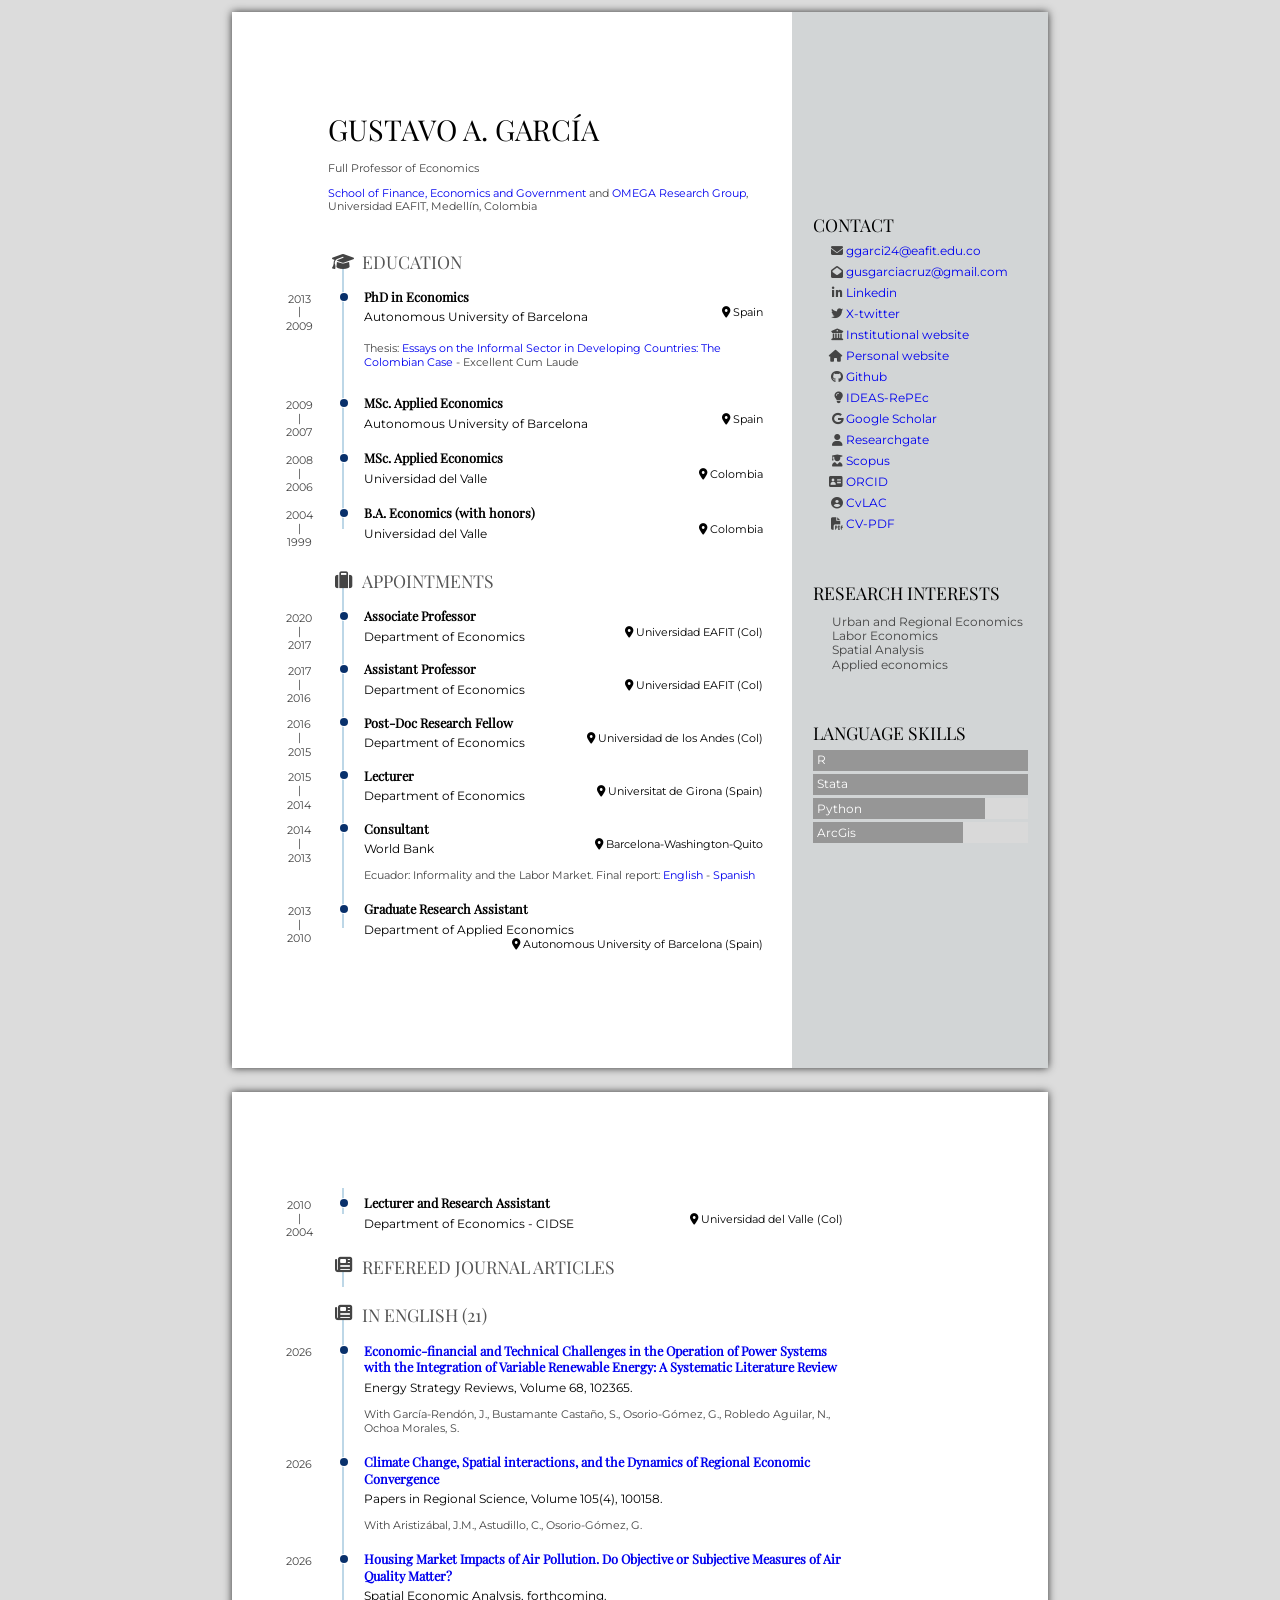
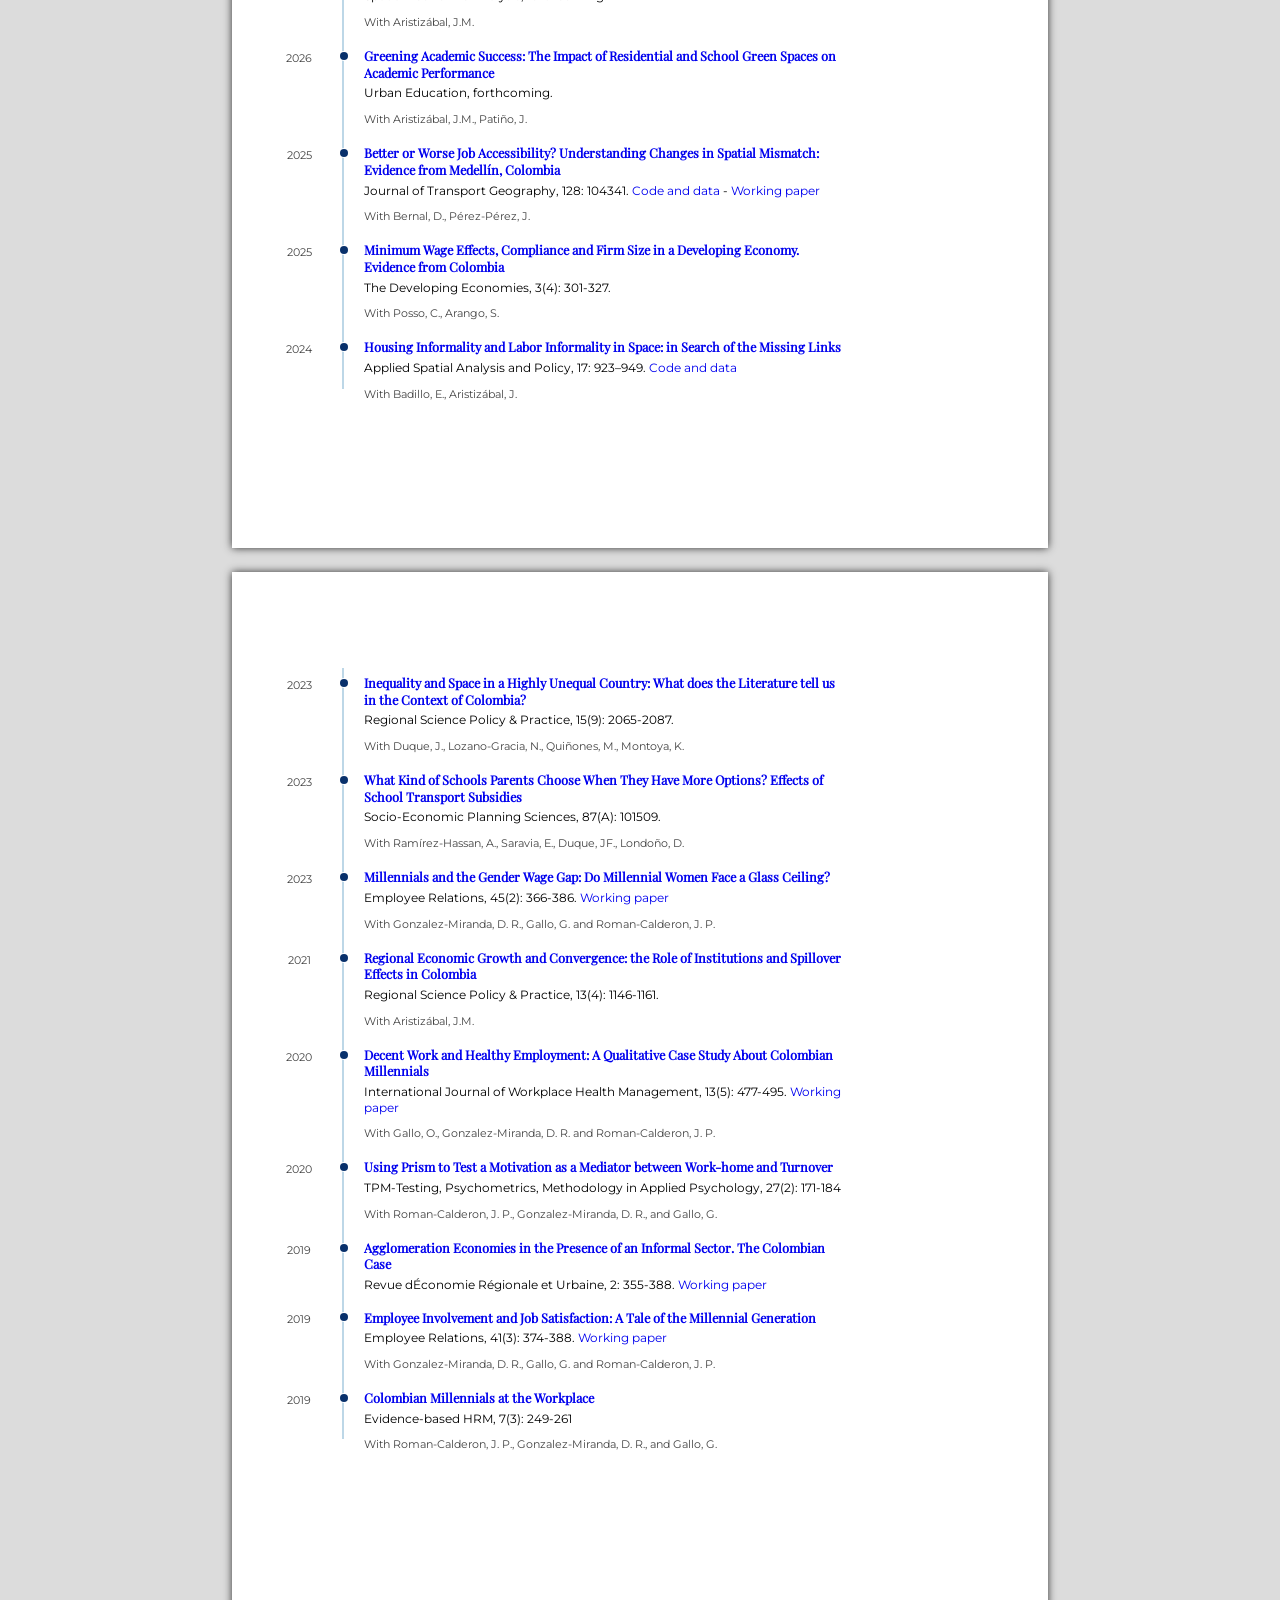
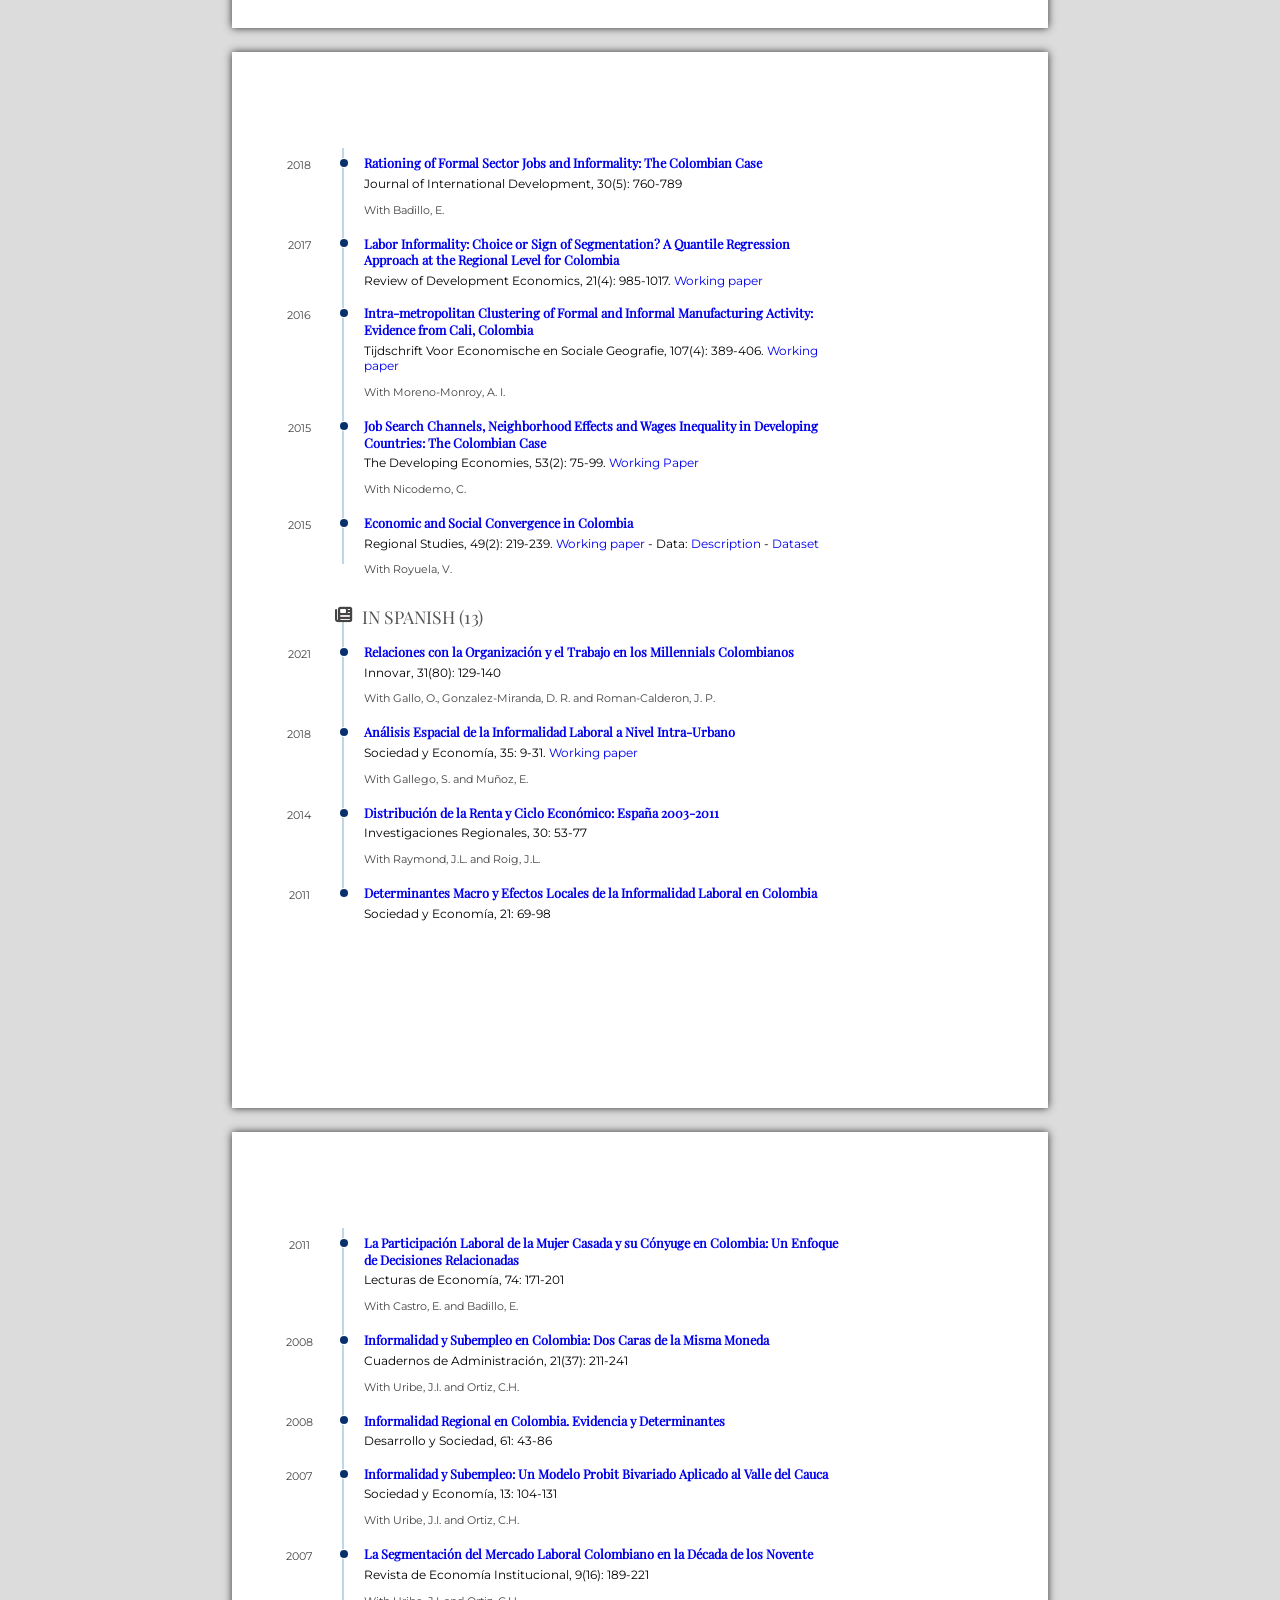
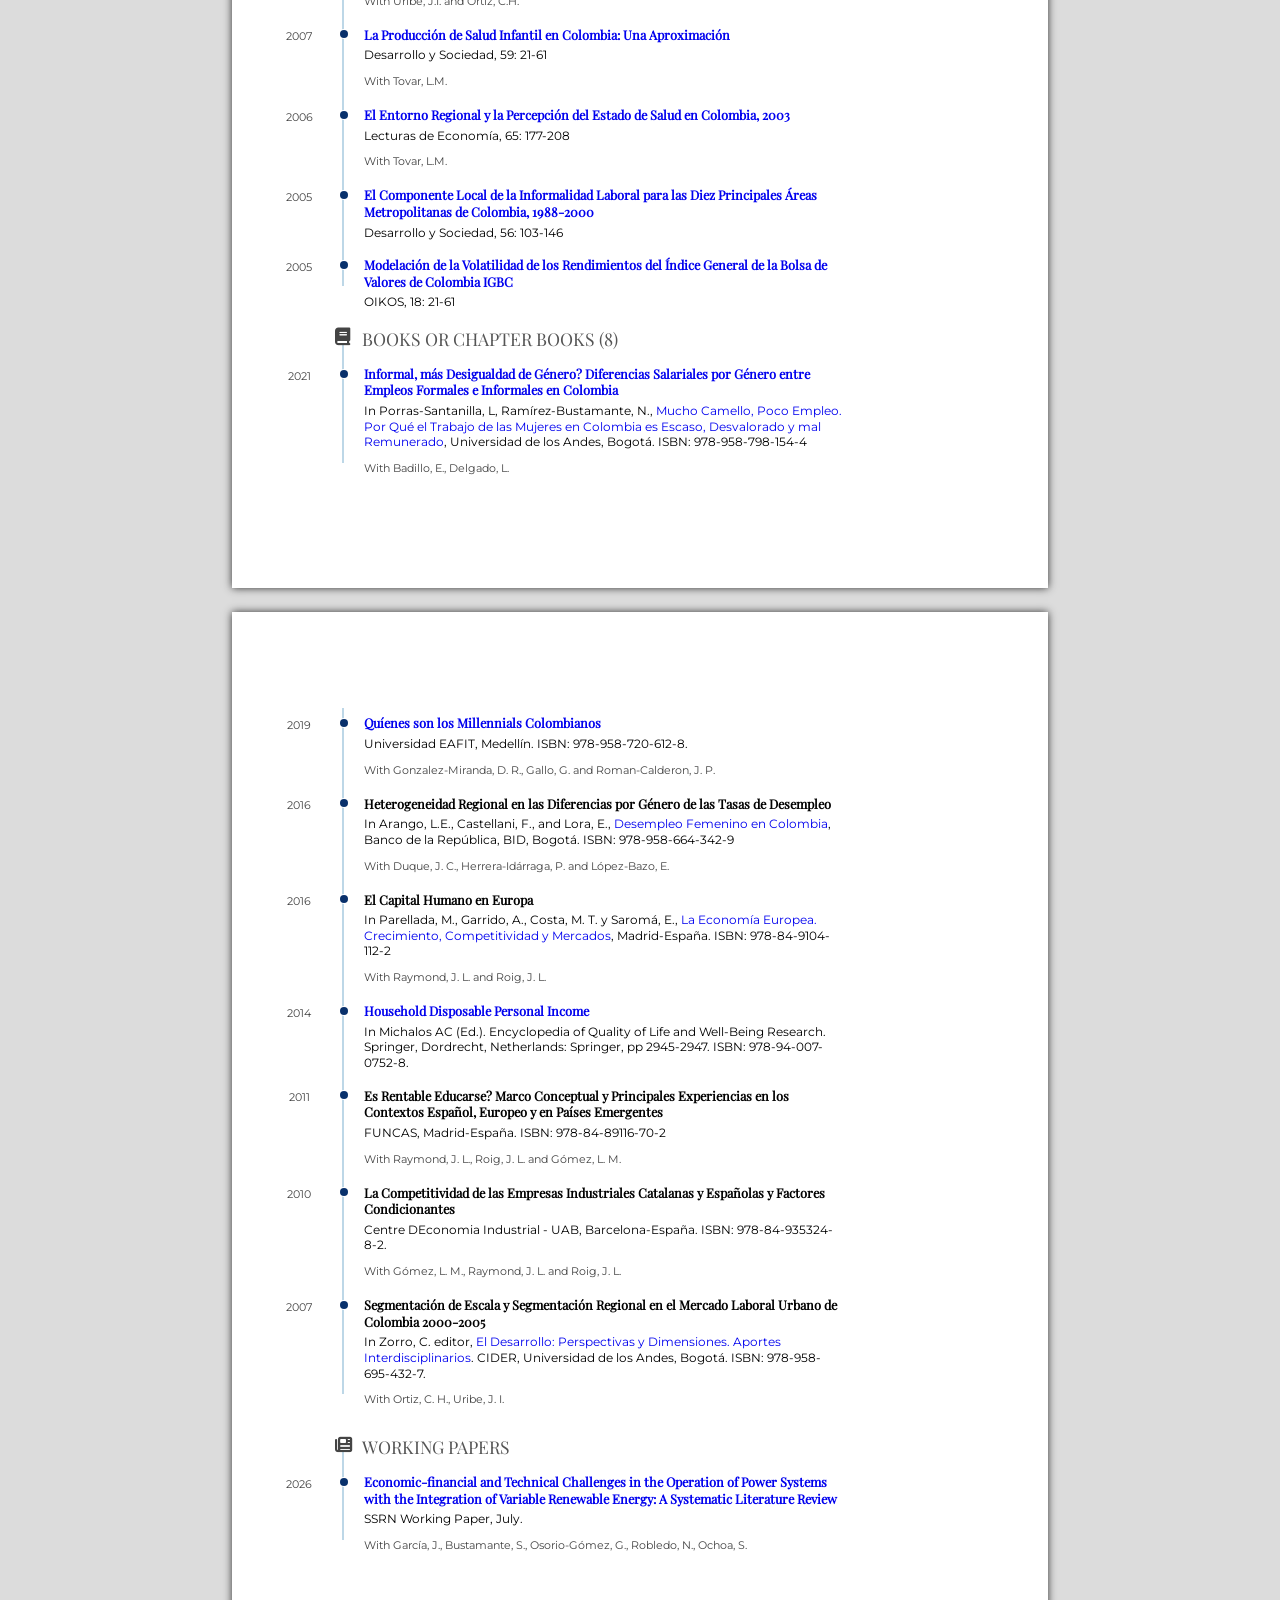
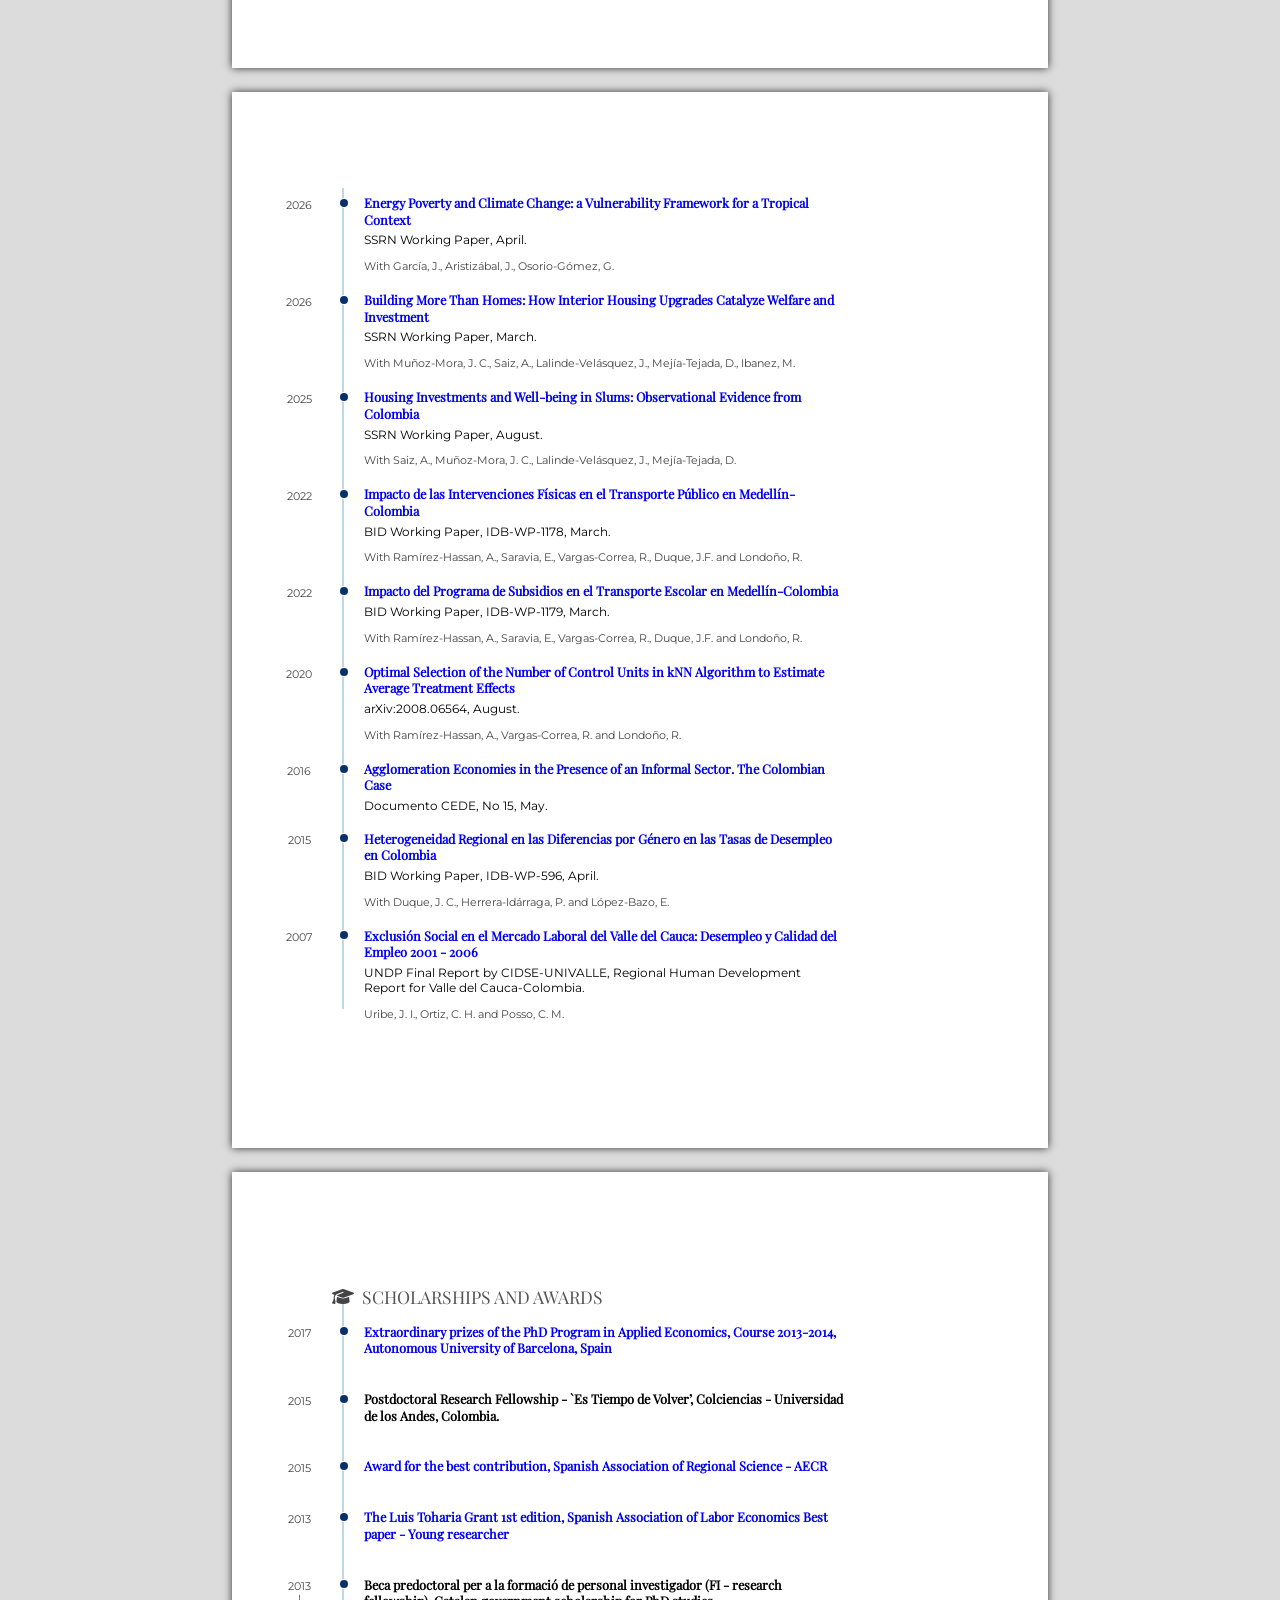
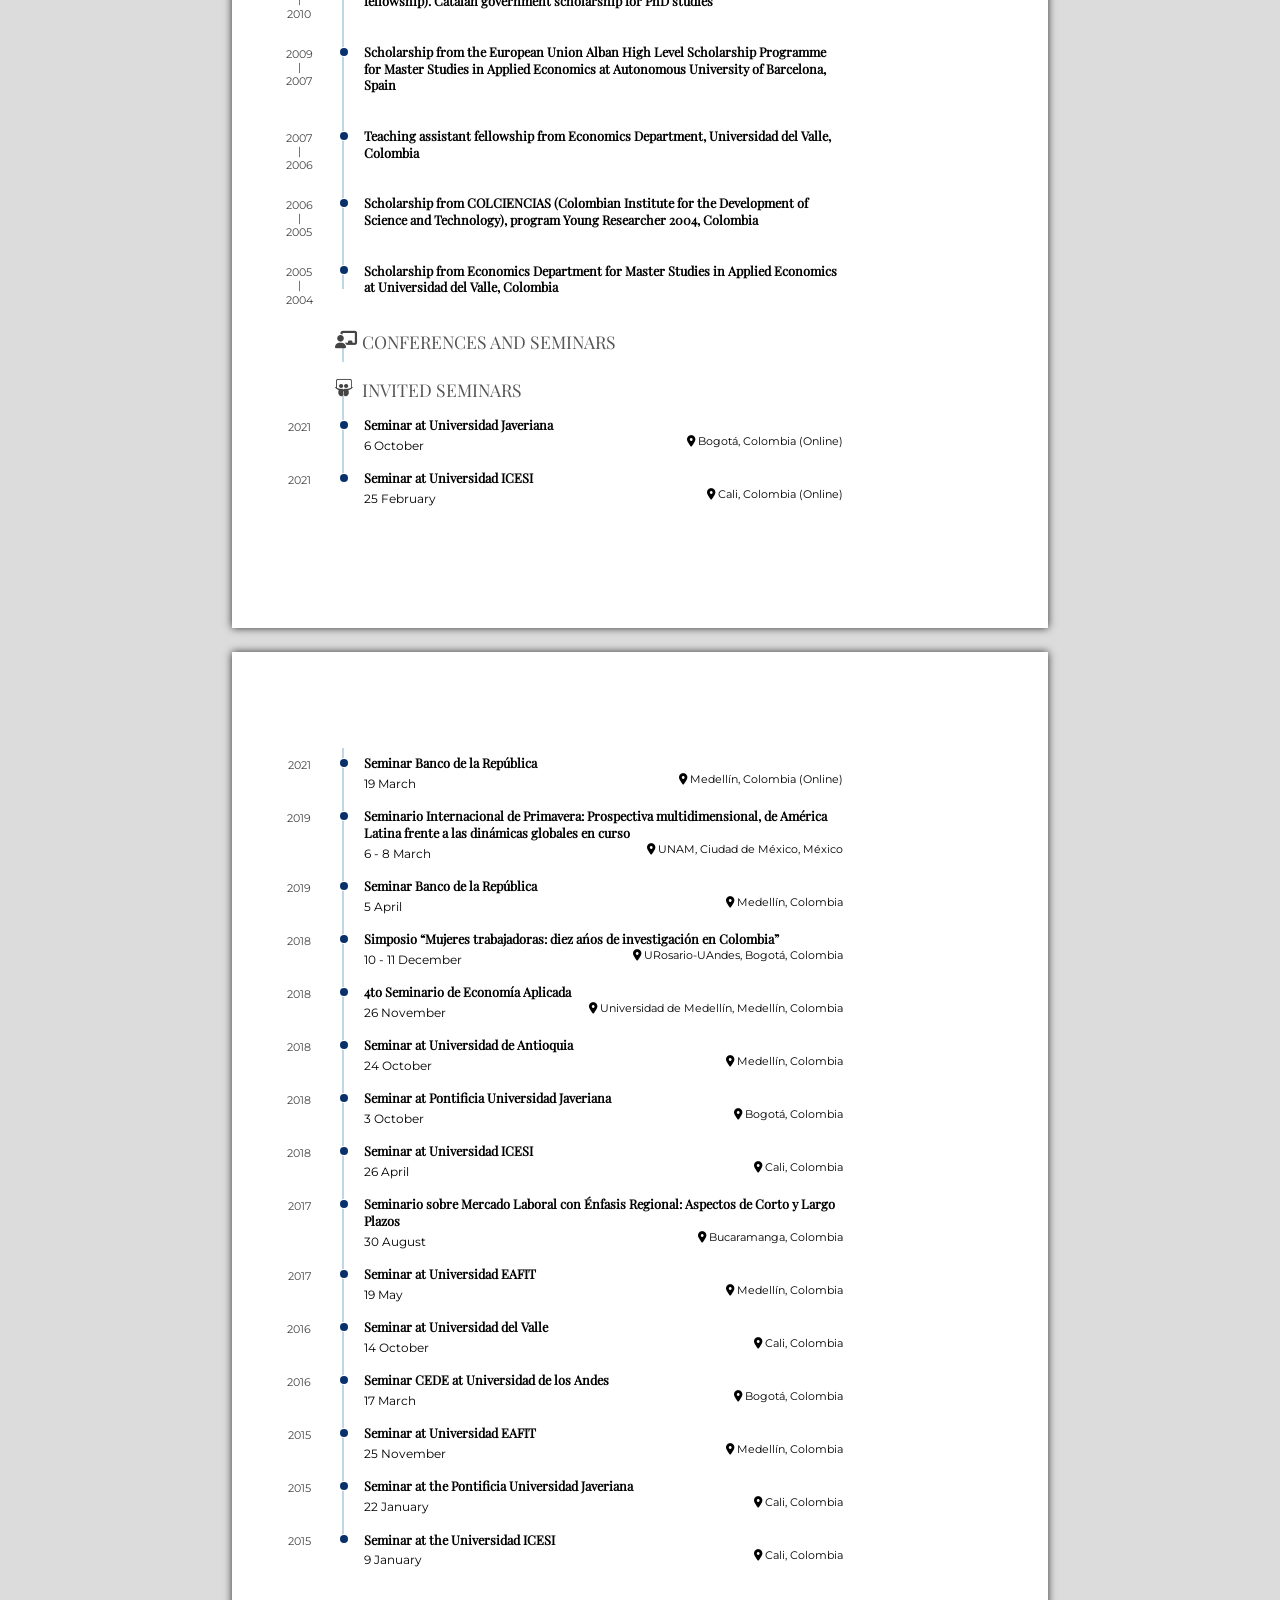
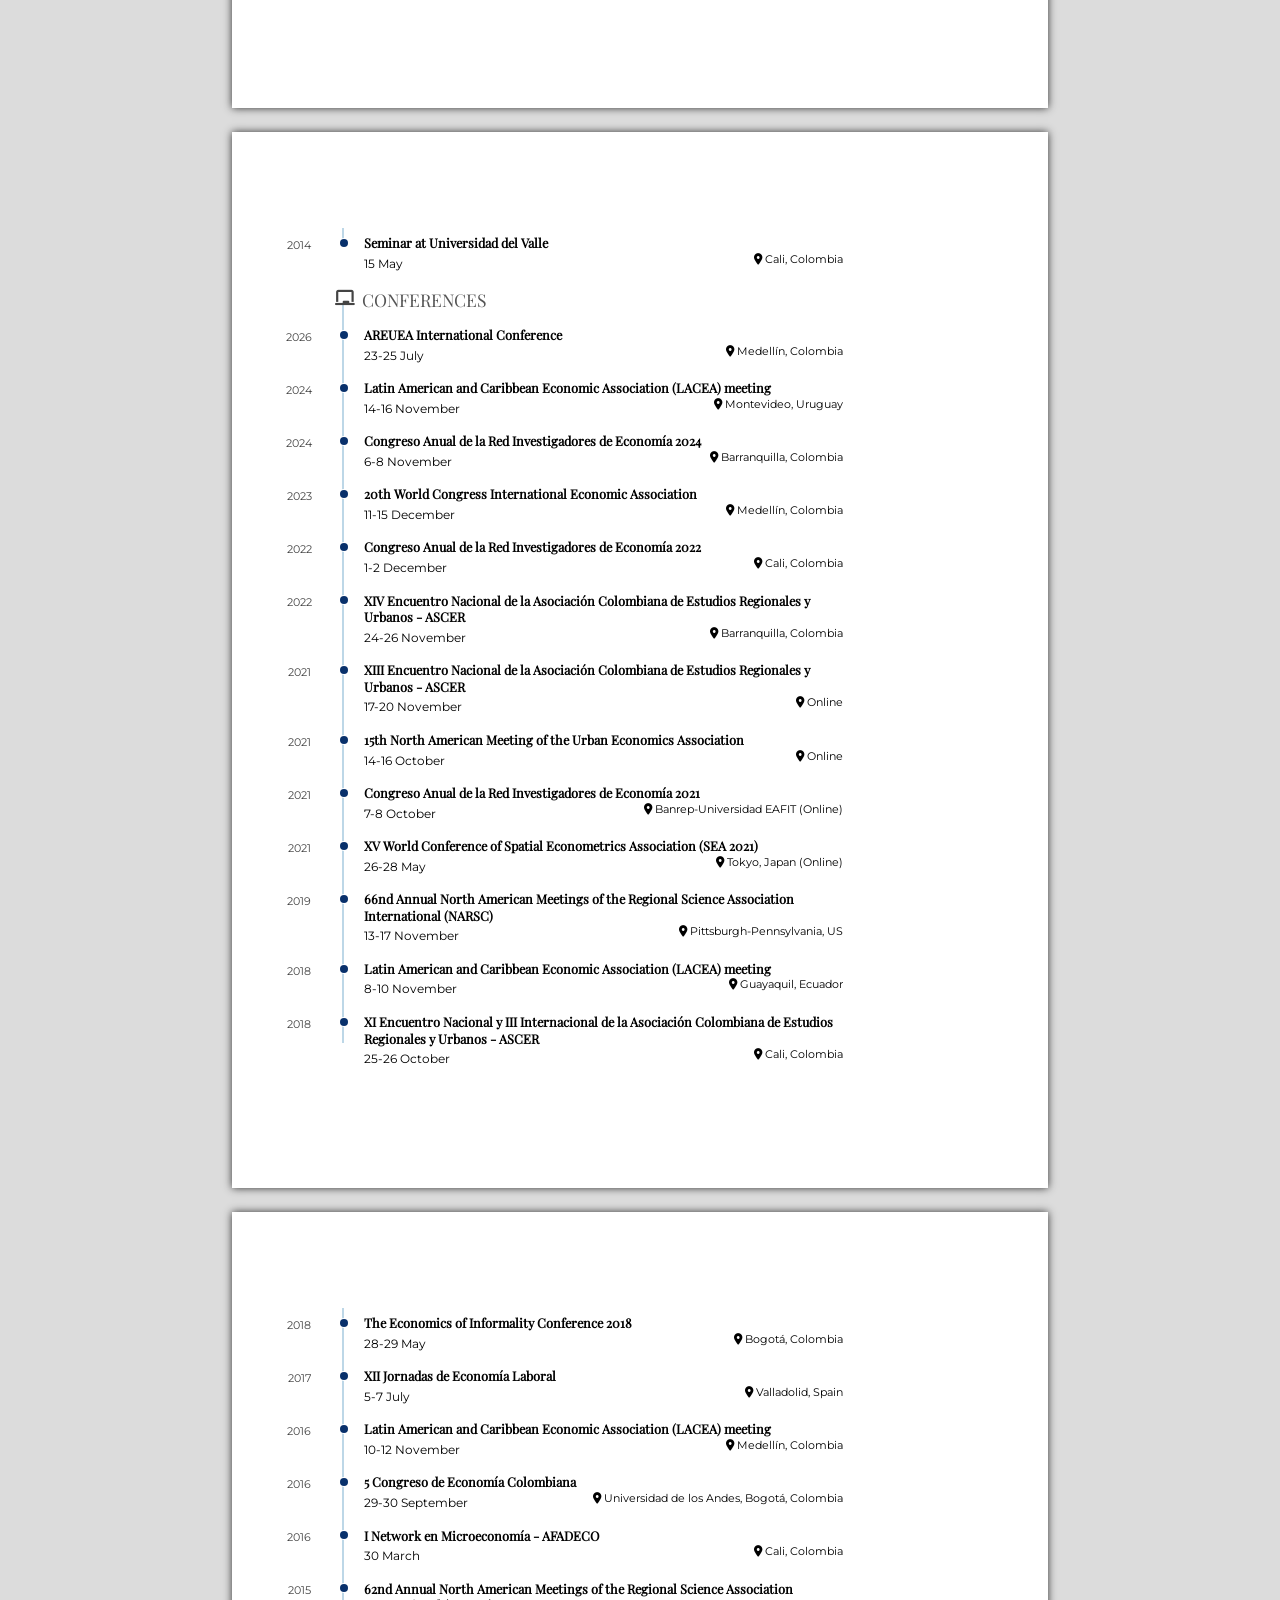
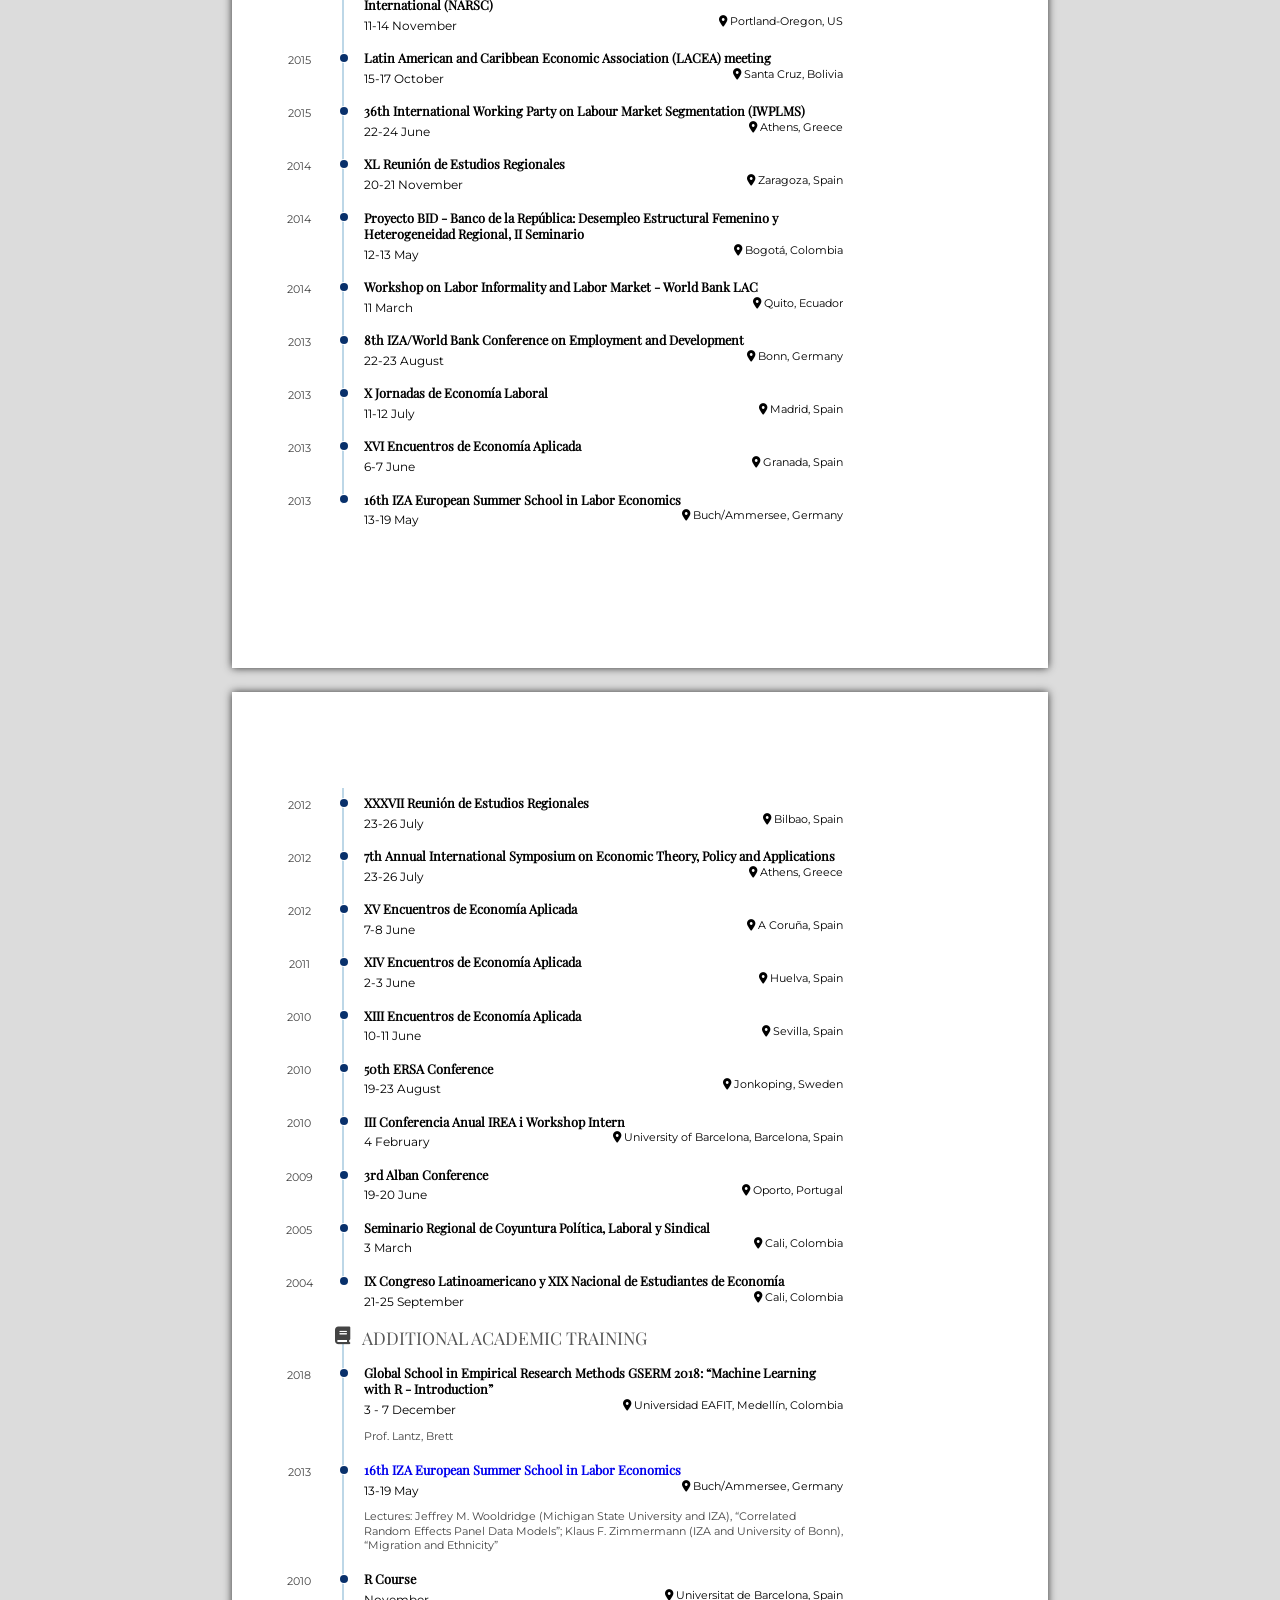
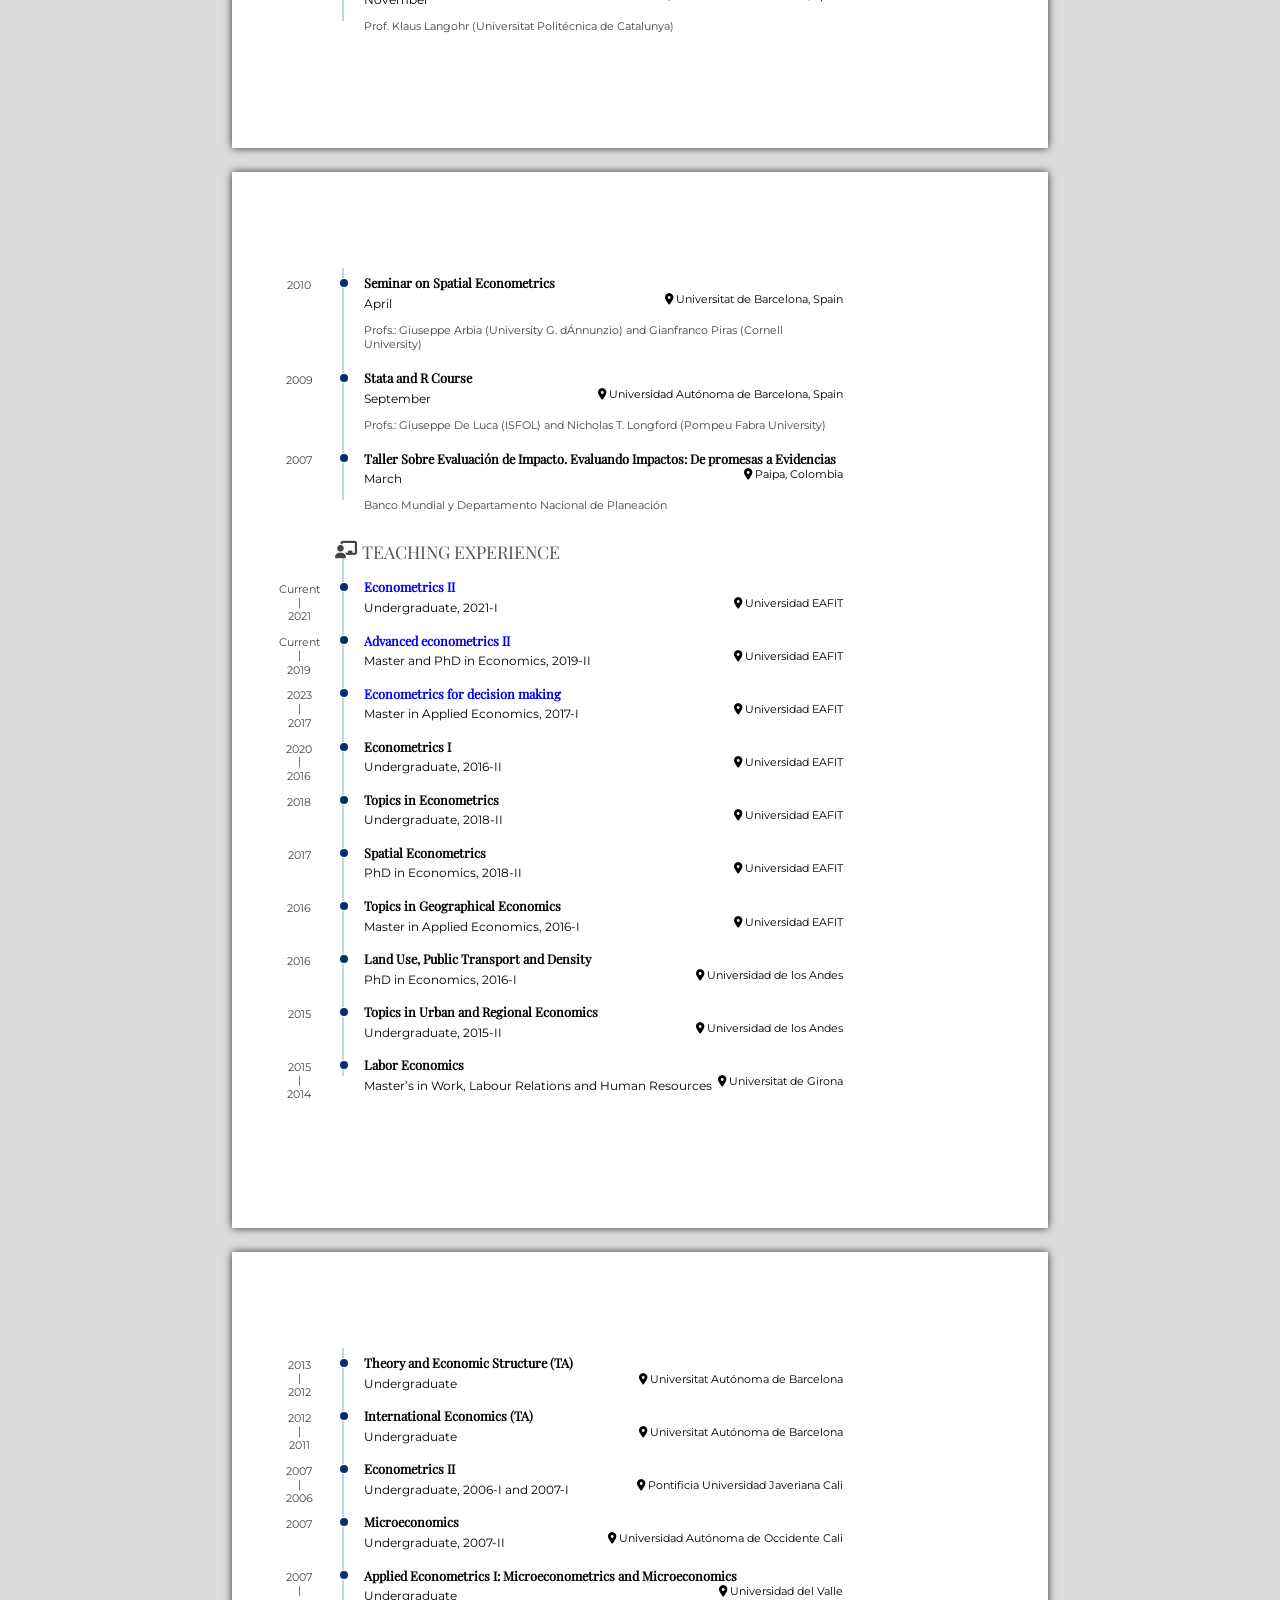
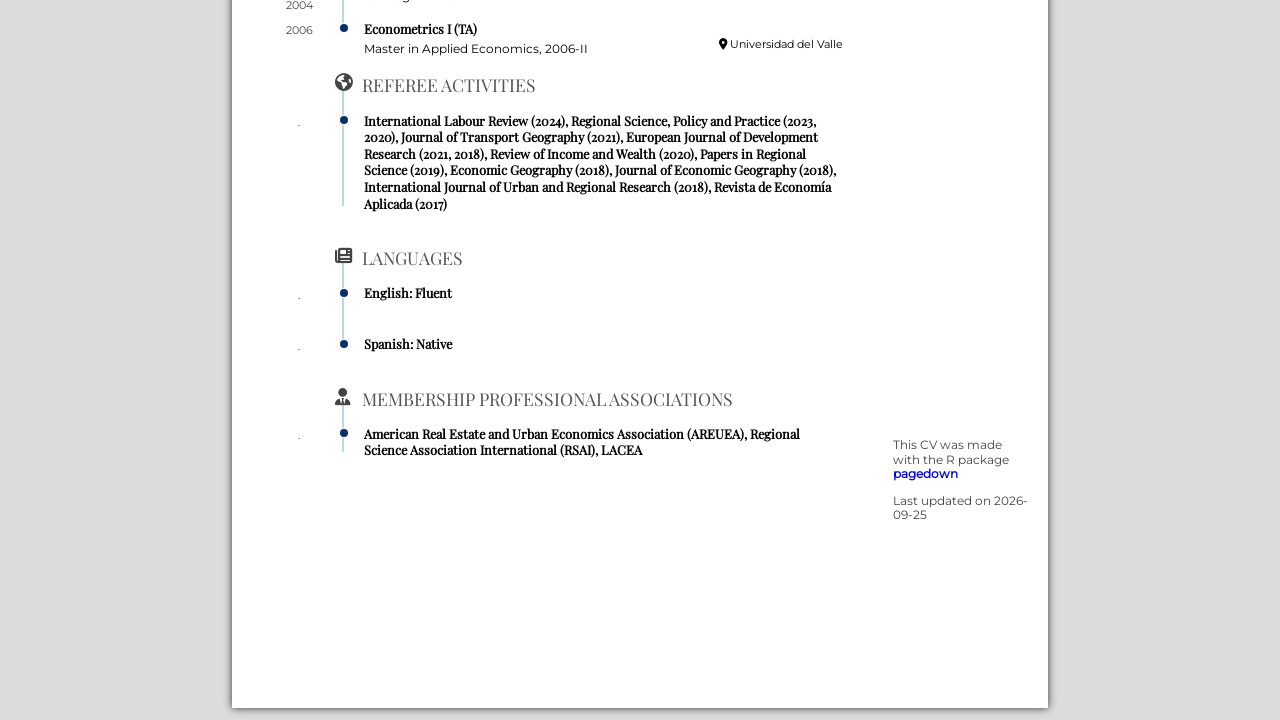
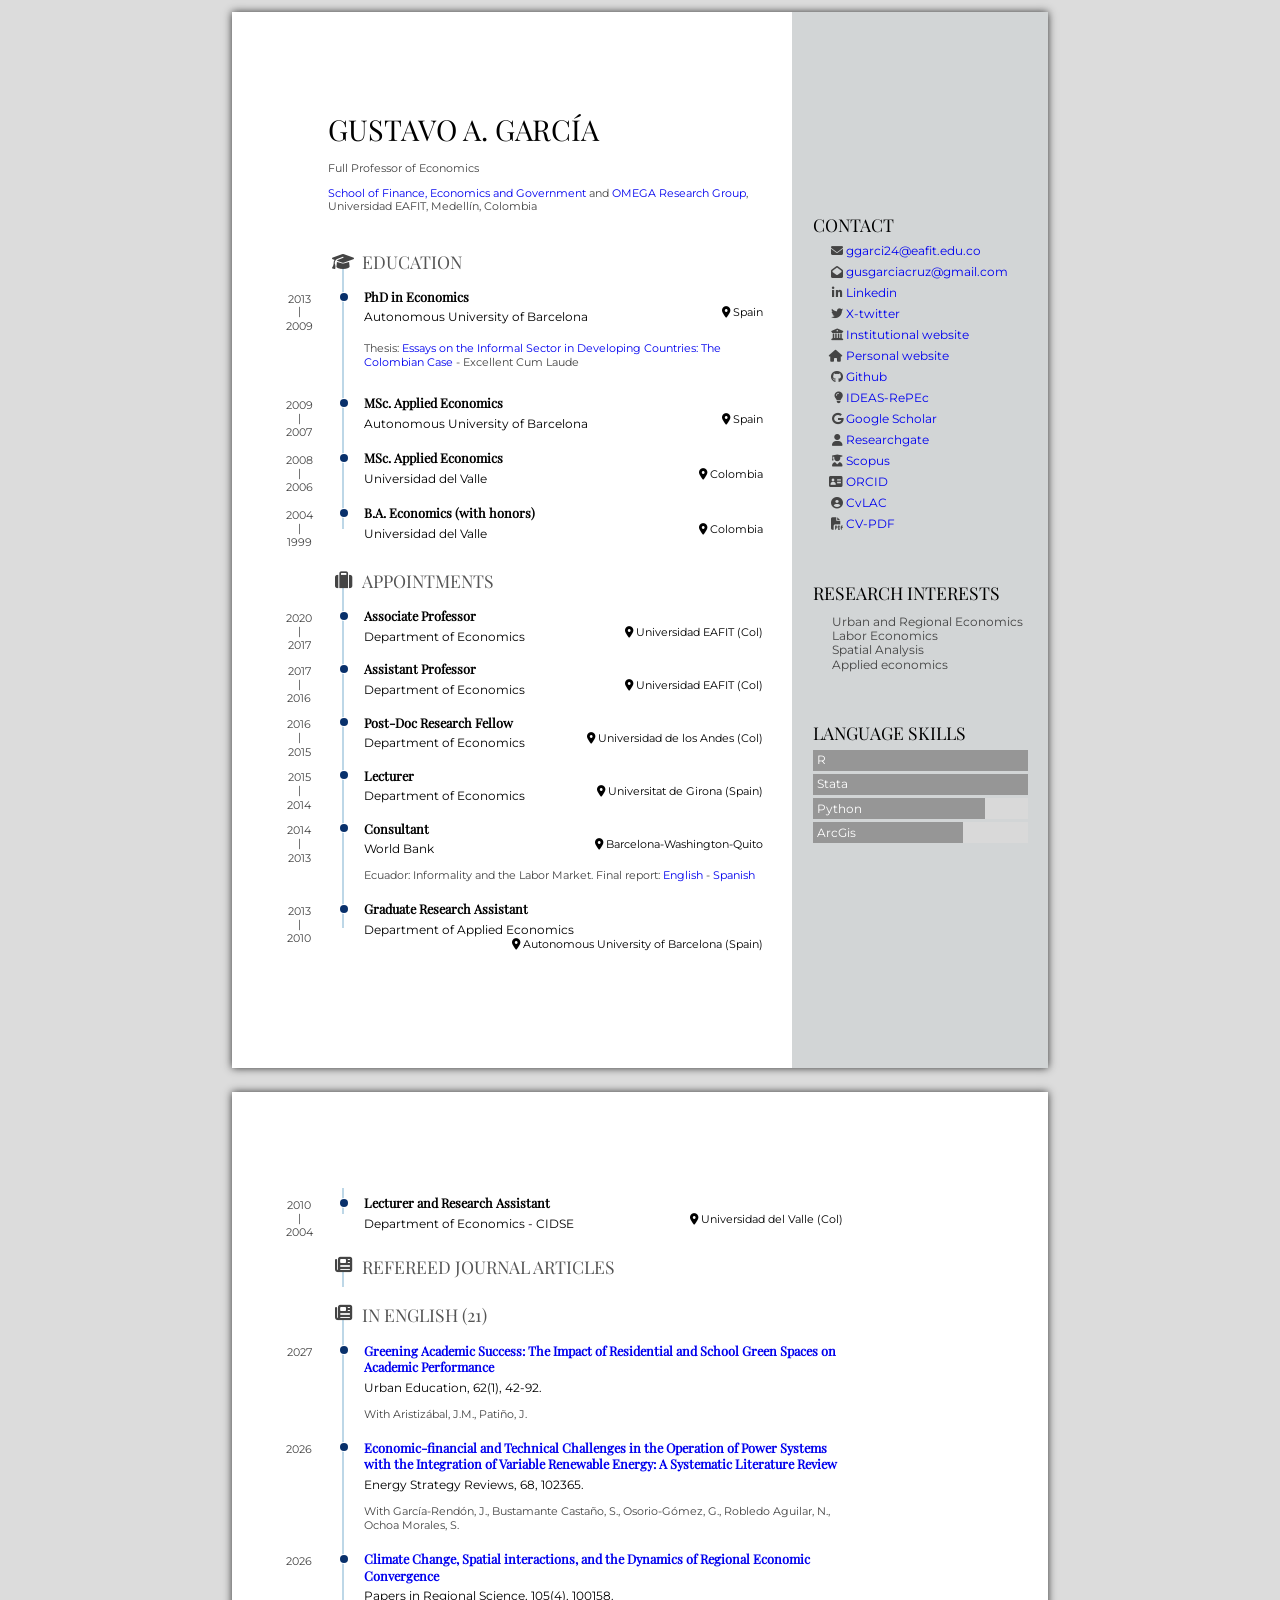
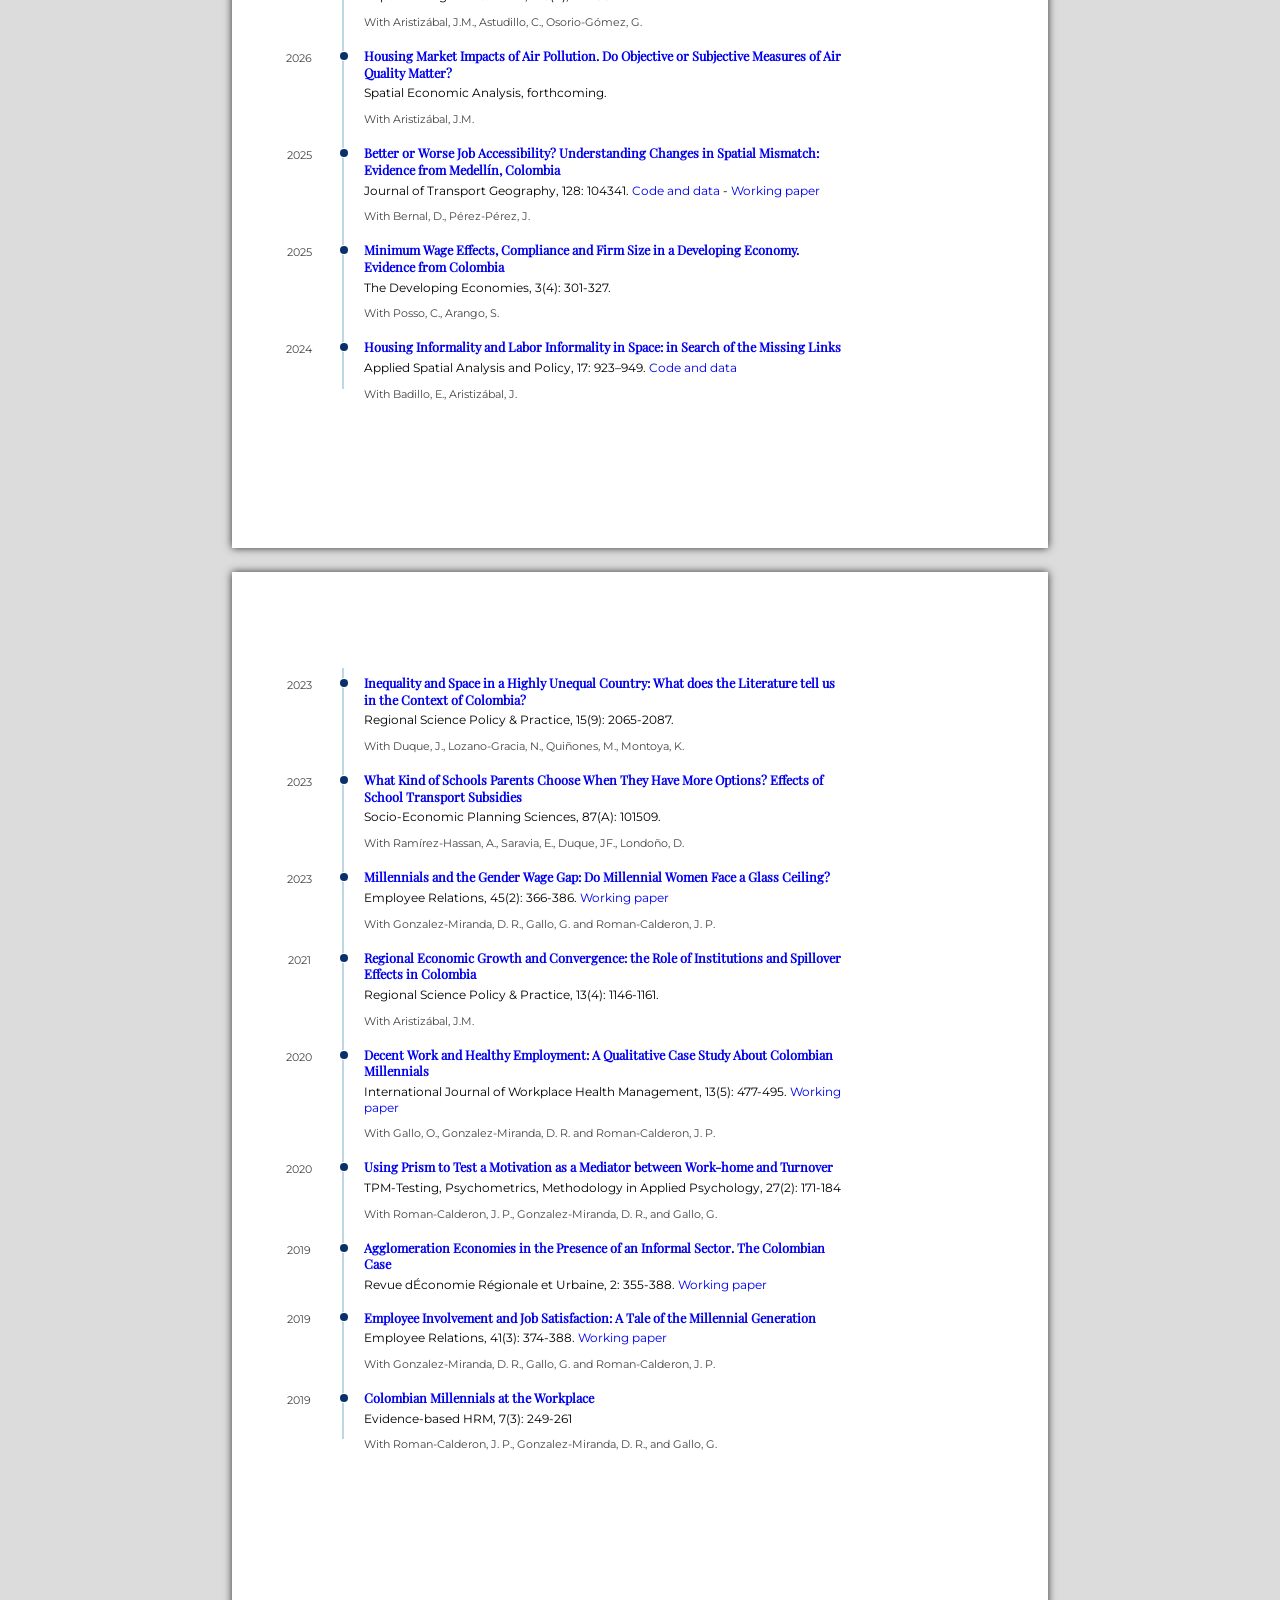
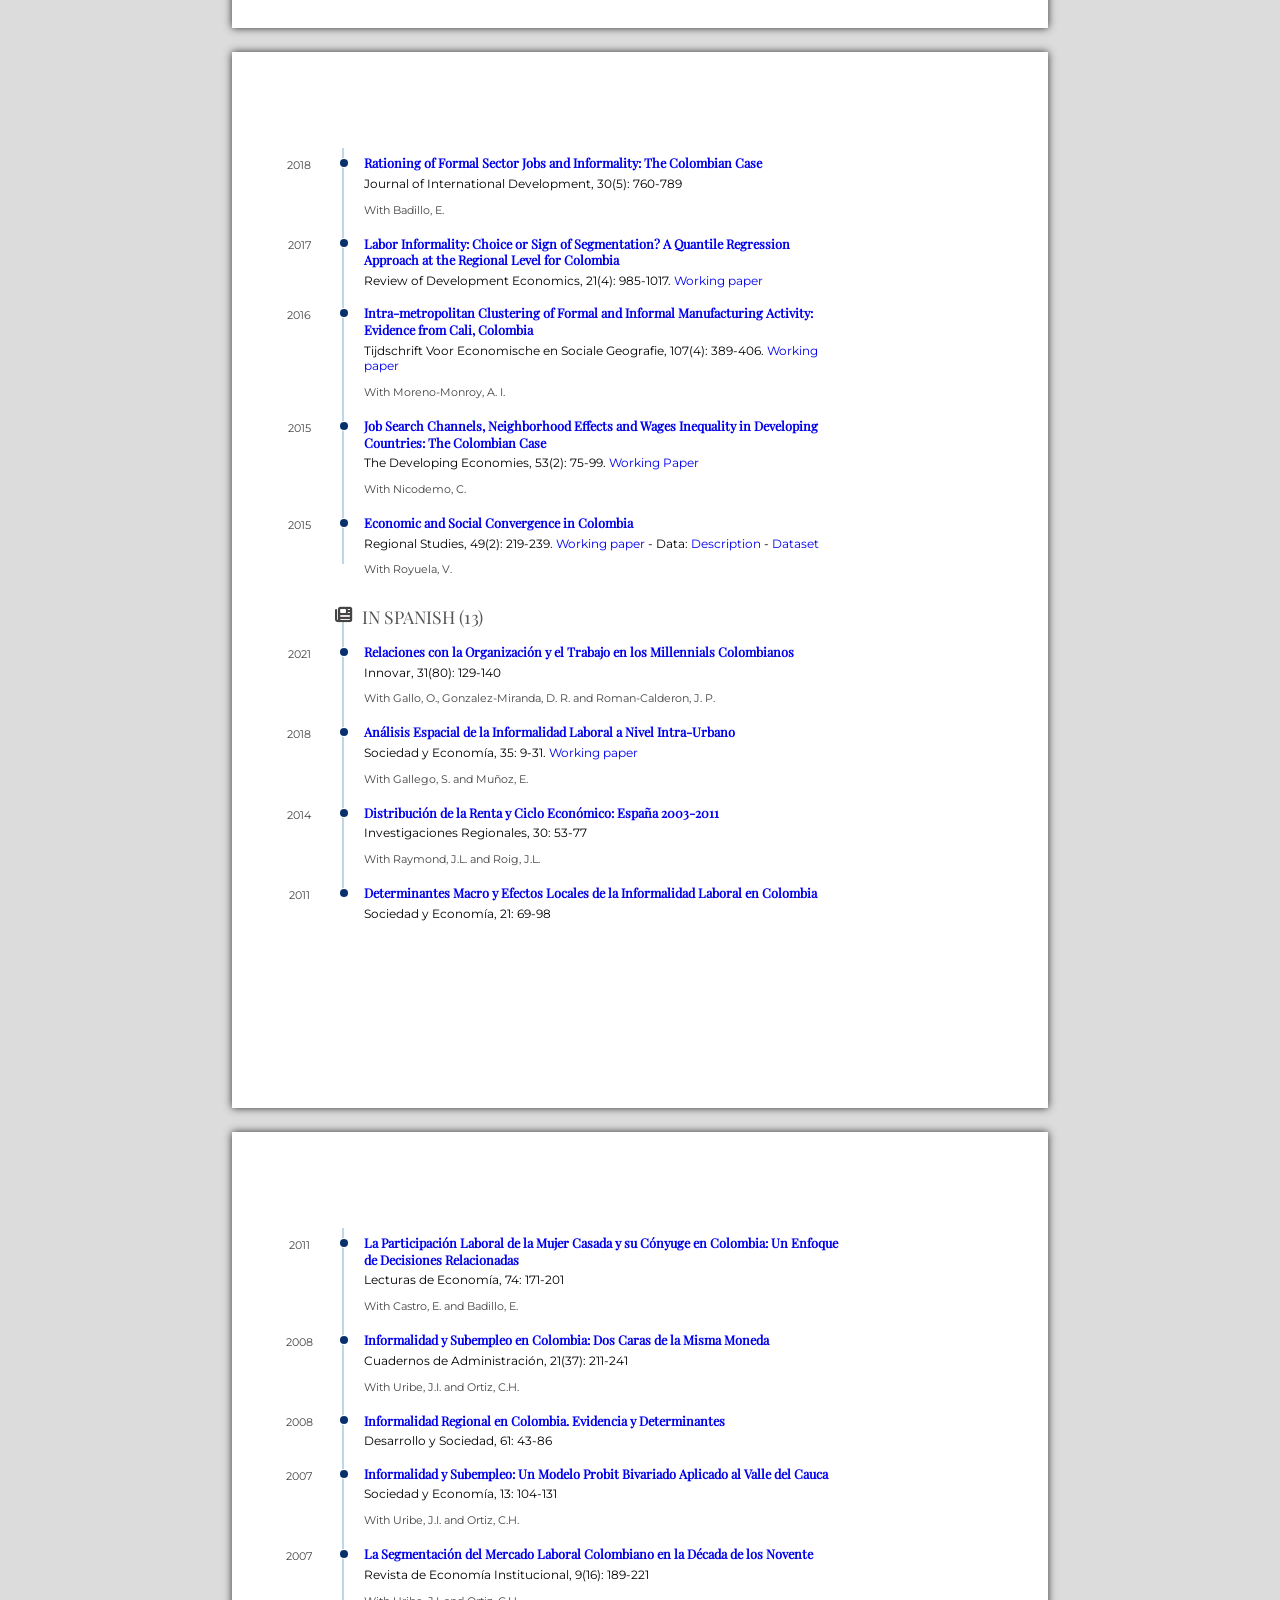
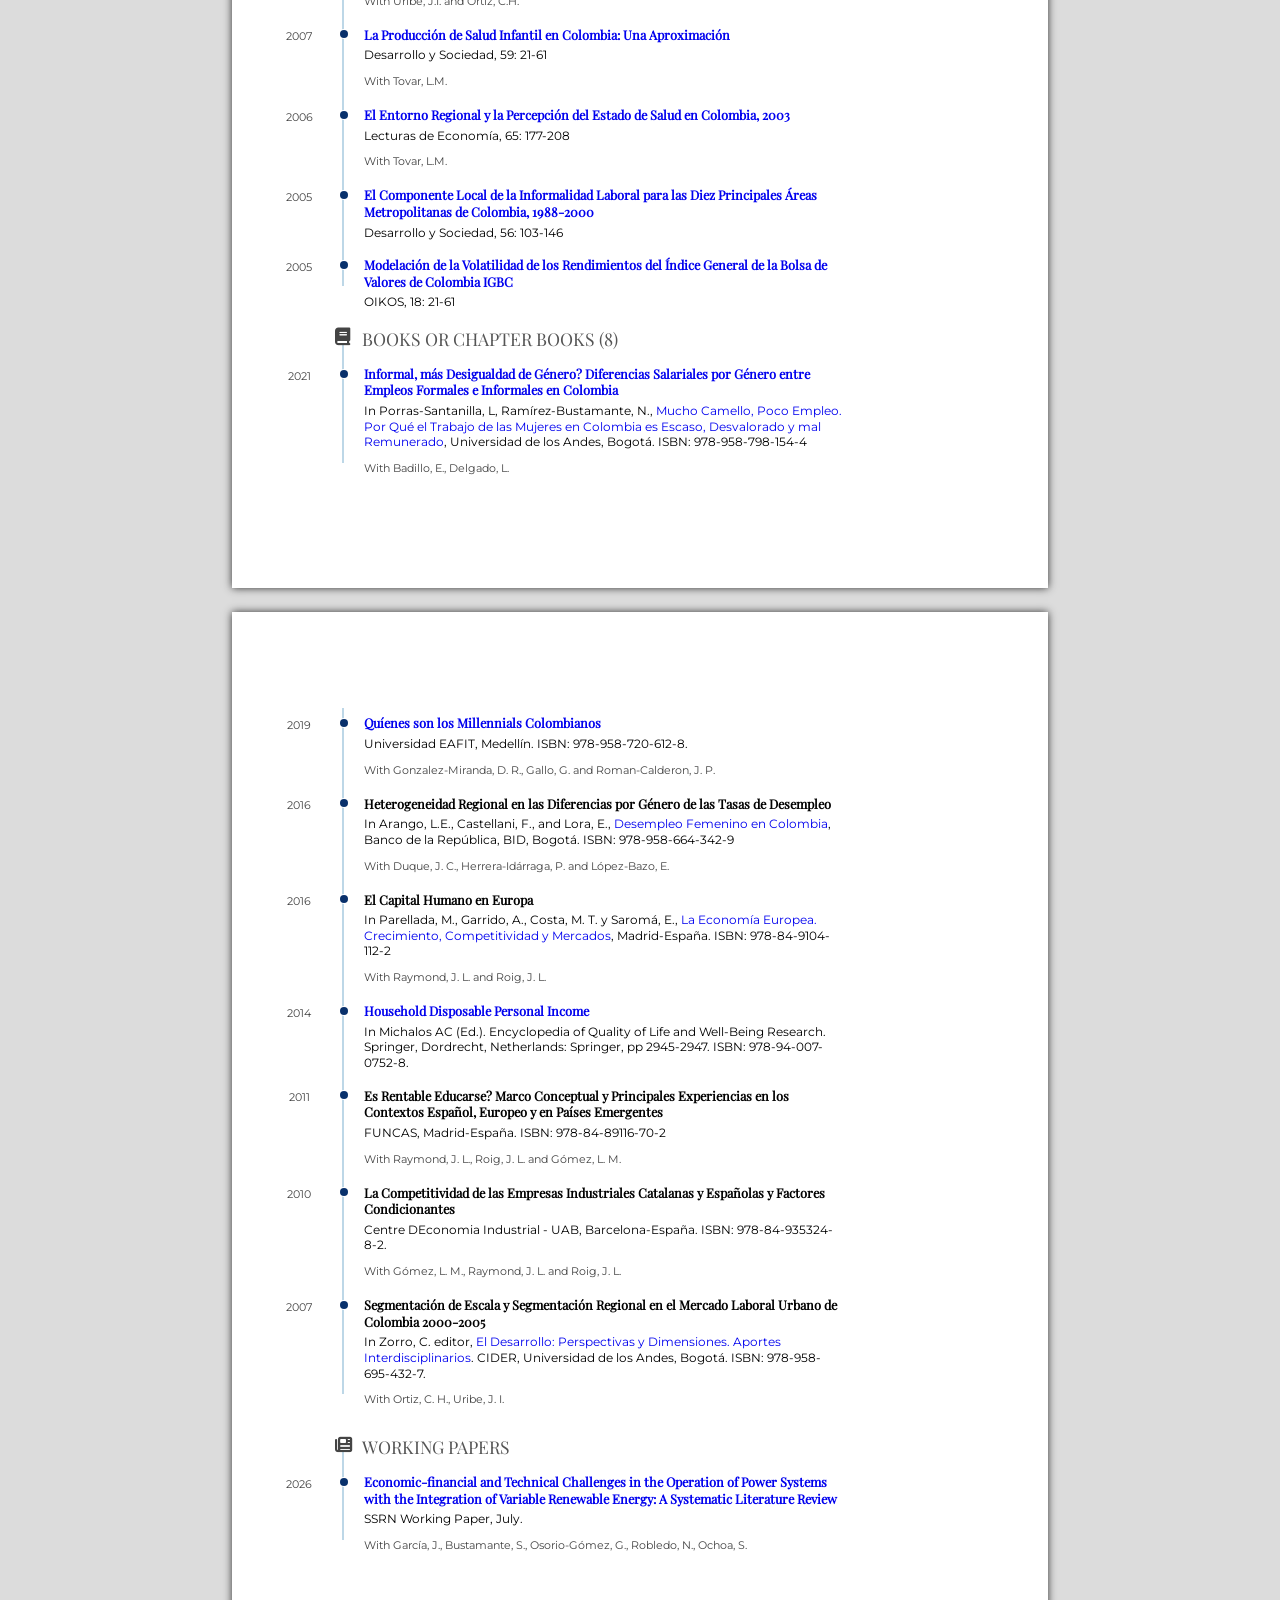
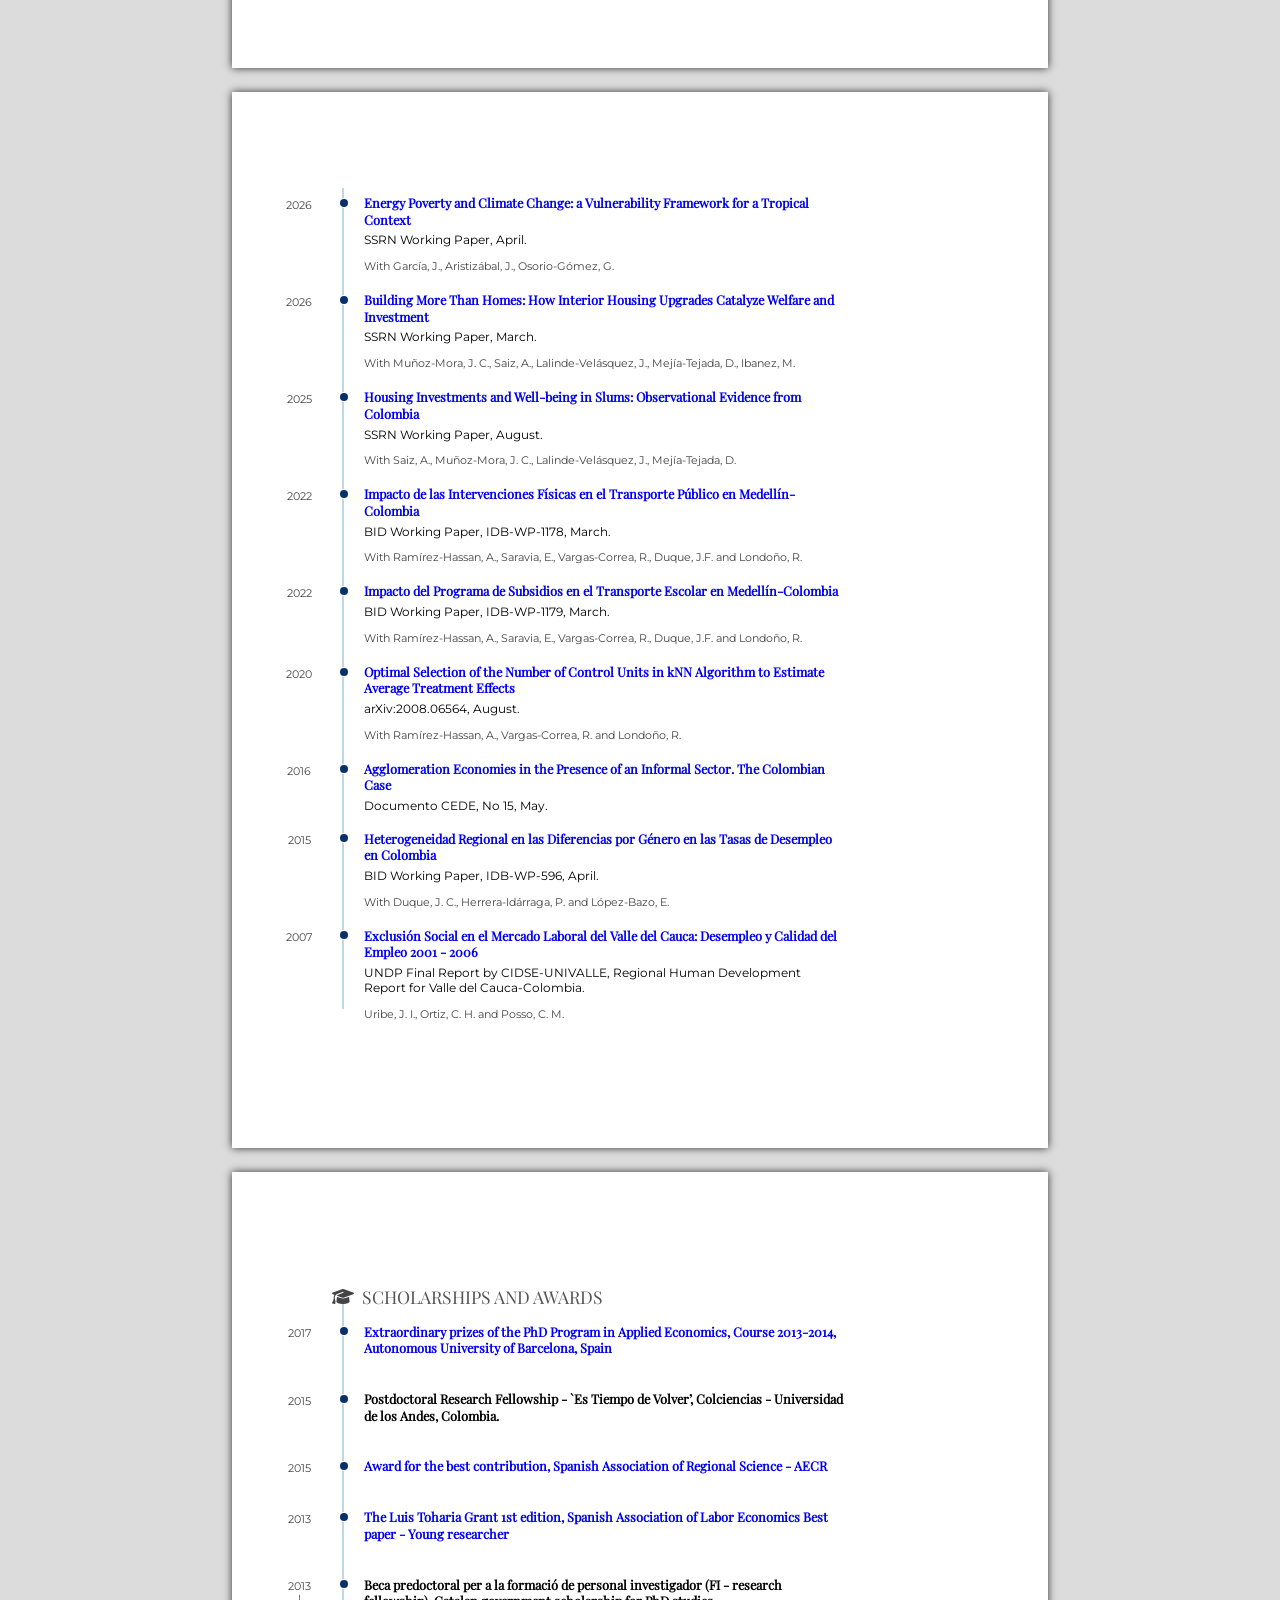
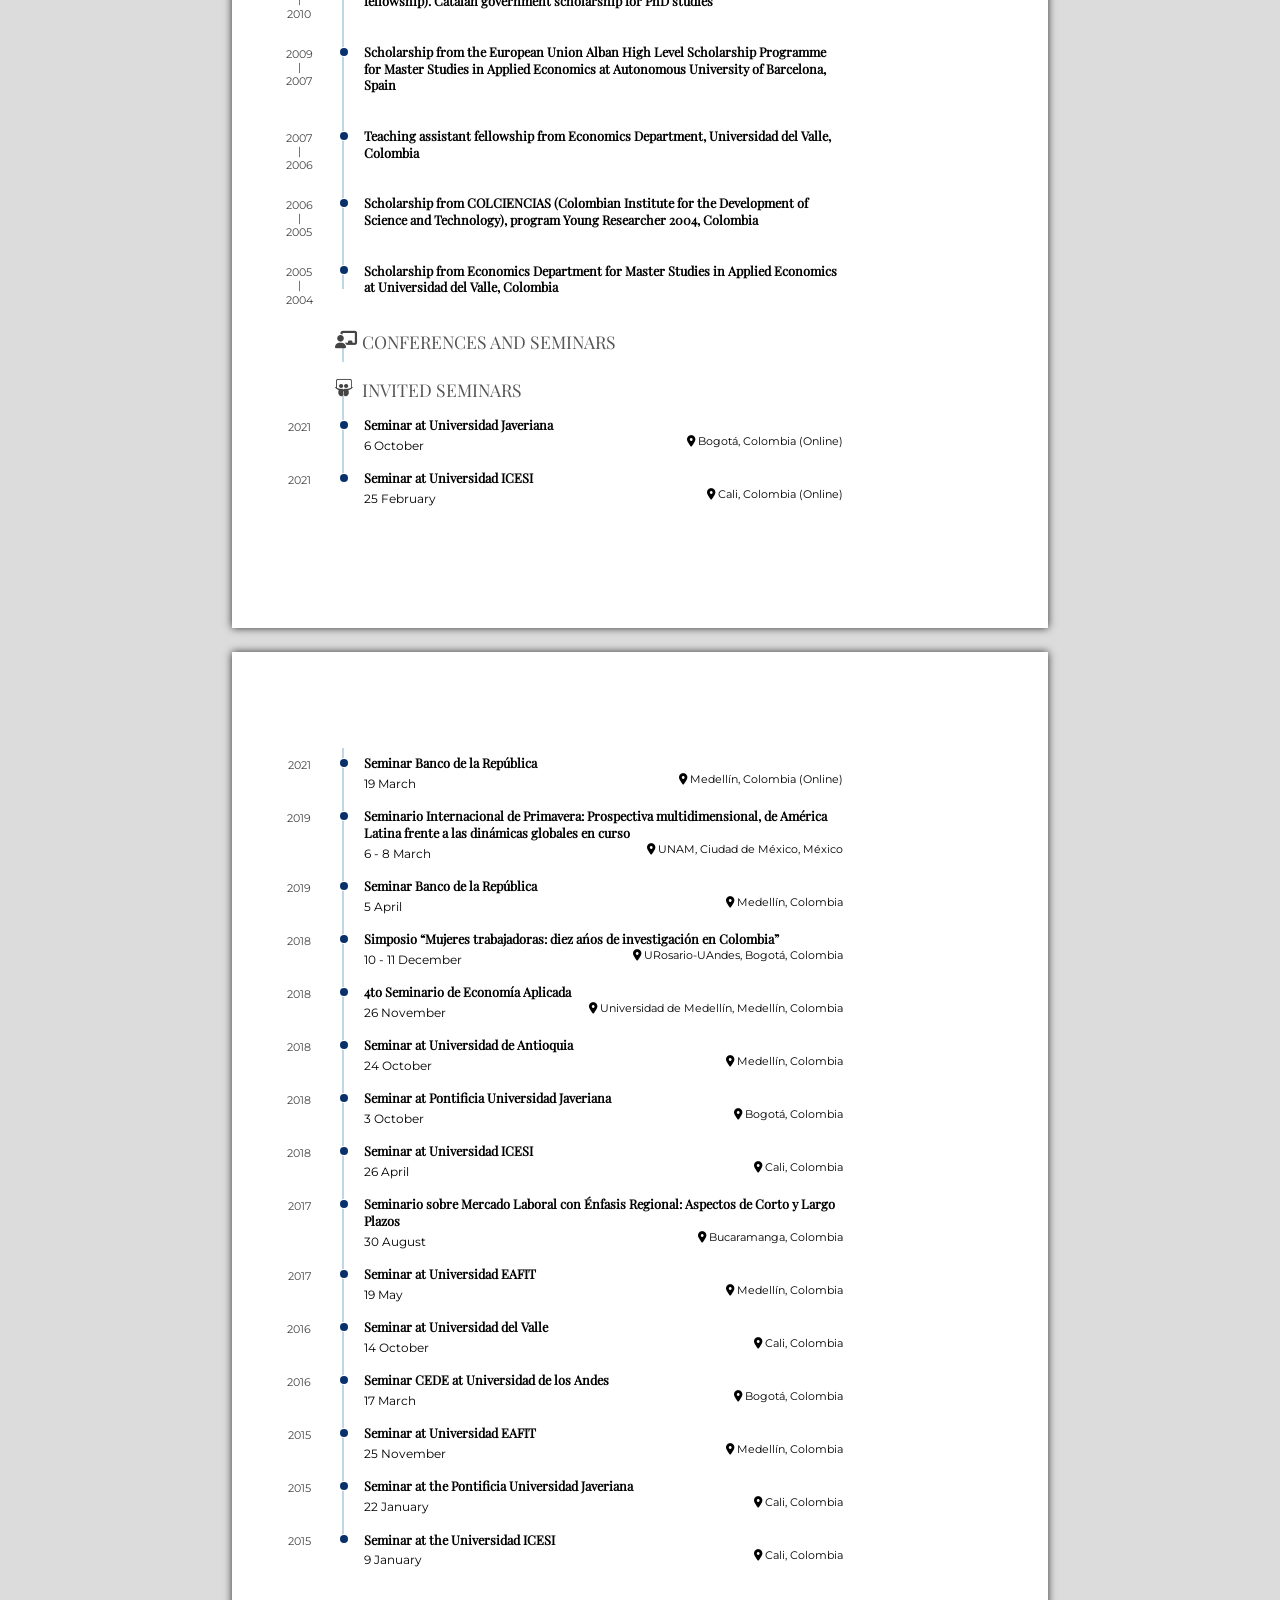
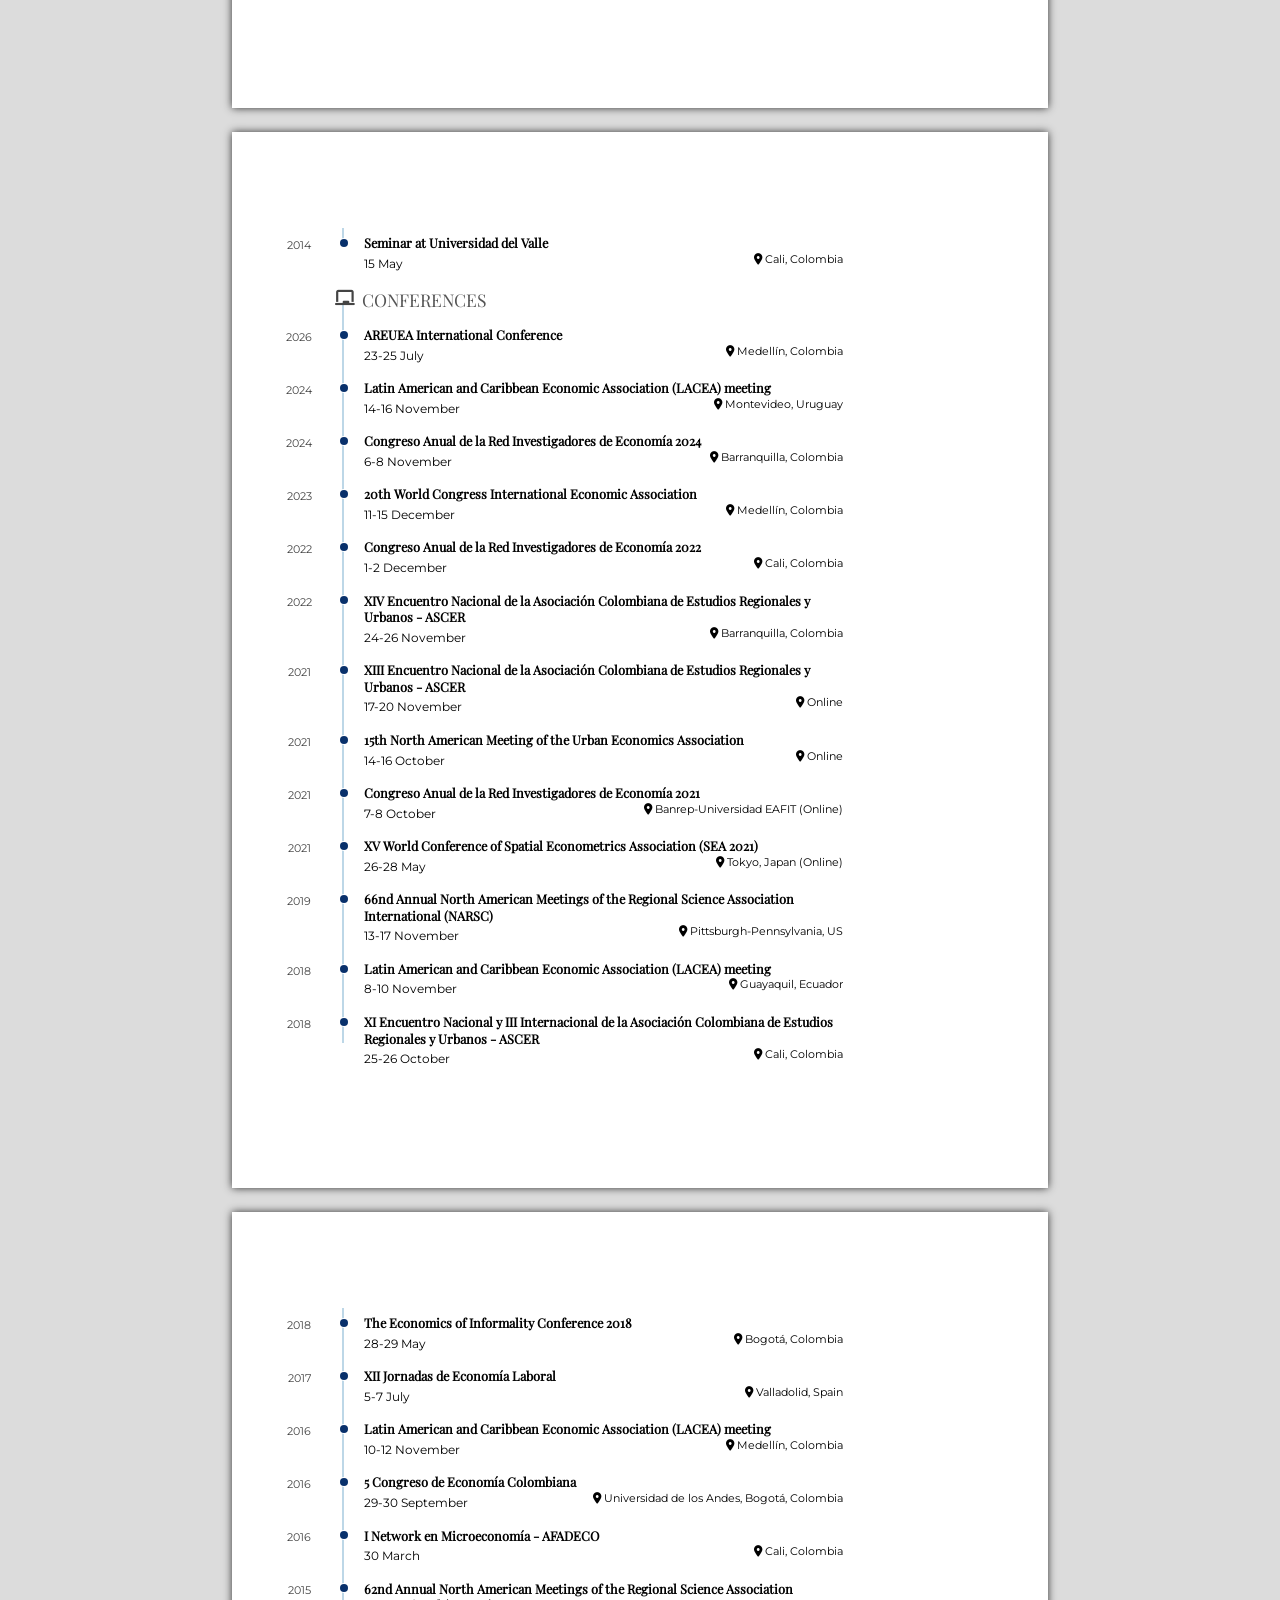
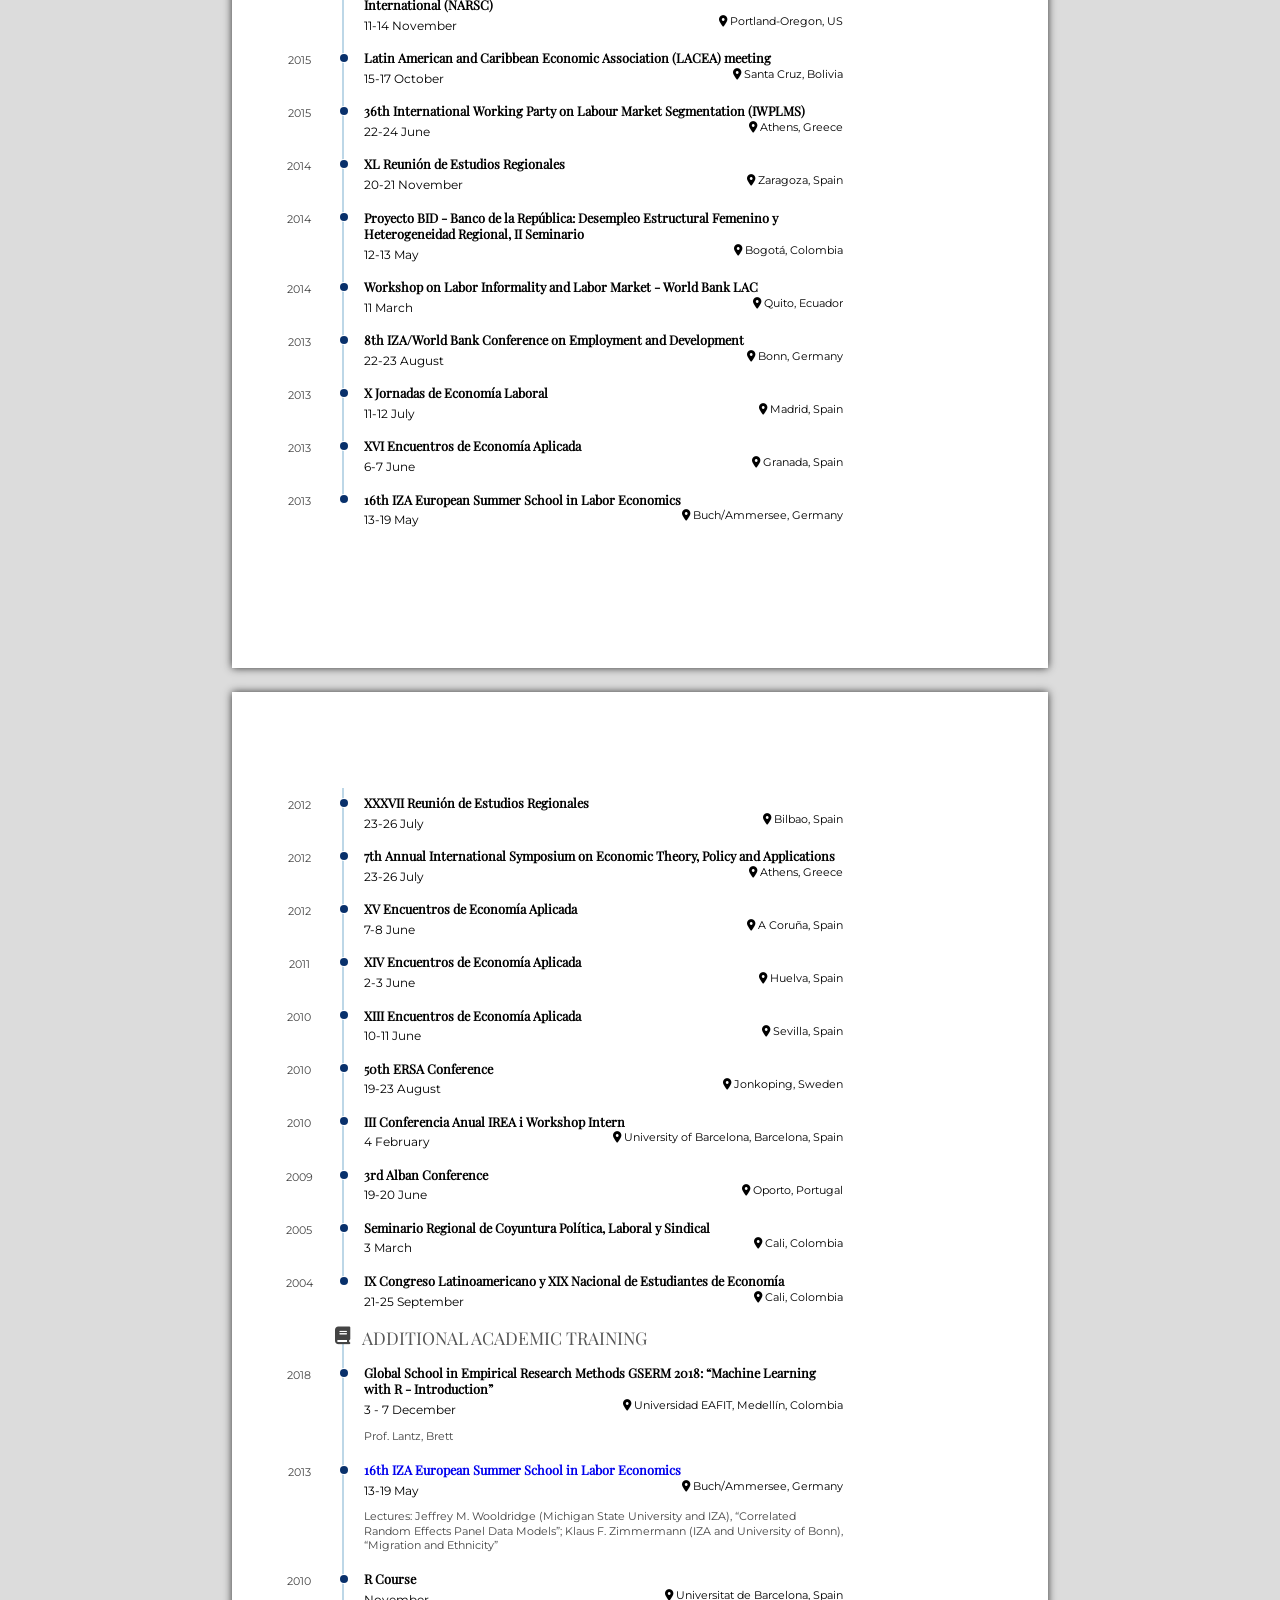
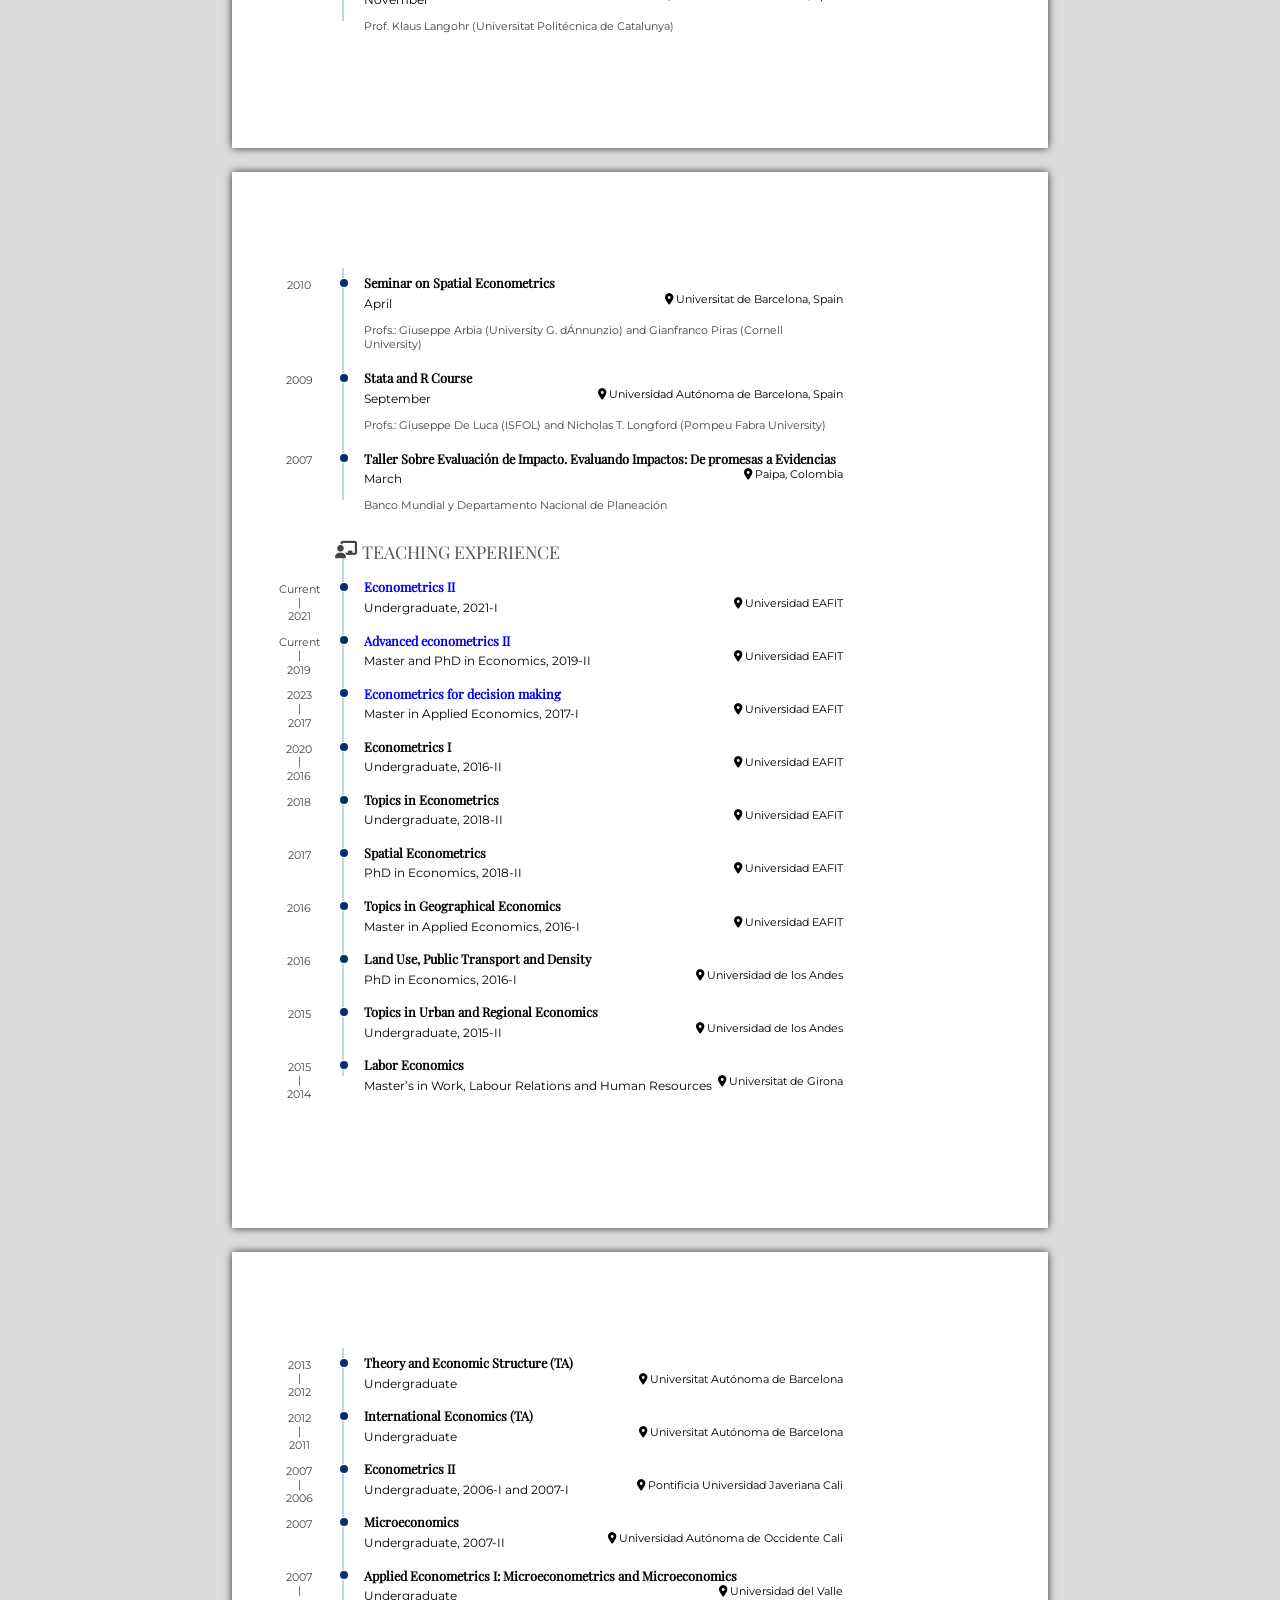
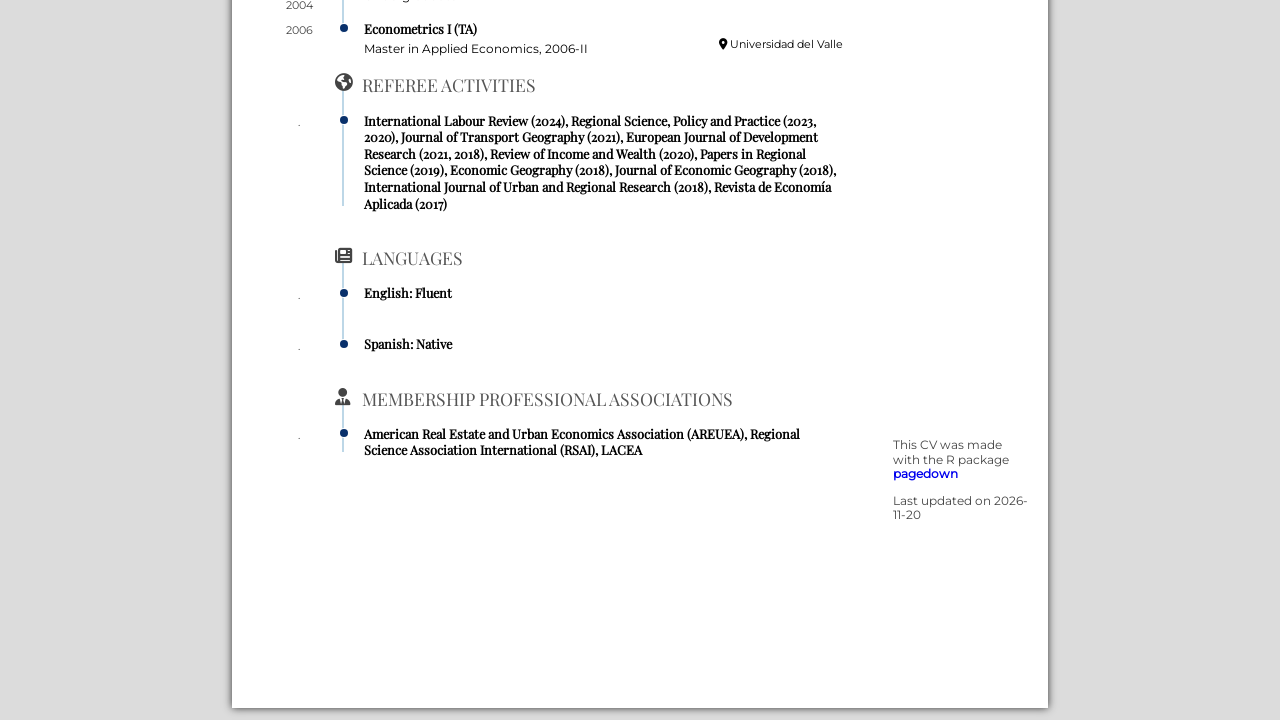
